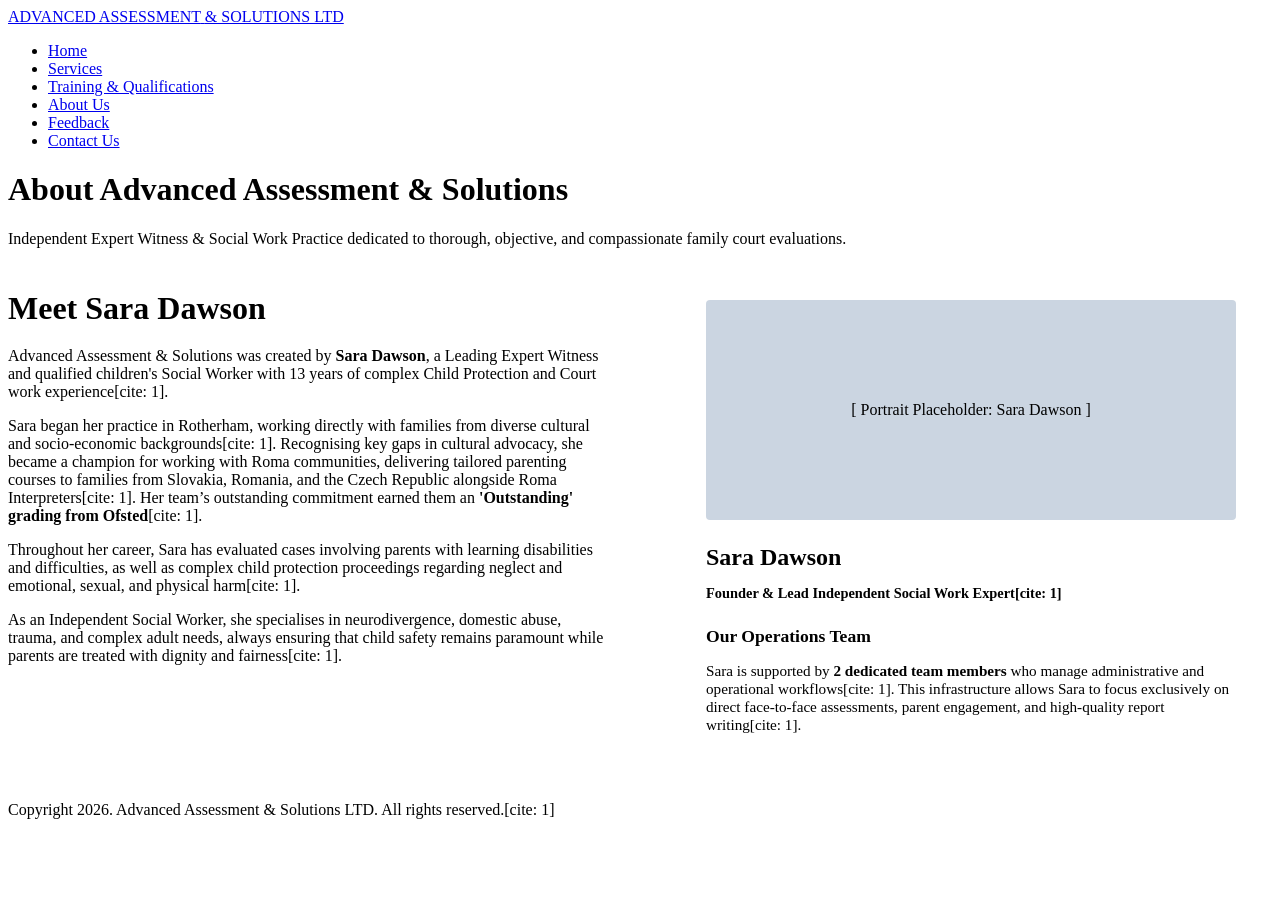
==== about.html @ c69efcb4 "d" ====
<!DOCTYPE html>
<html lang="en">
<head>
    <meta charset="UTF-8">
    <meta name="viewport" content="width=device-width, initial-scale=1.0">
    <title>About Us | Advanced Assessment & Solutions LTD</title>
    <link href="https://fonts.googleapis.com/css2?family=Cardo:wght@400;700&family=Raleway:wght@300;400;500;600;700&display=swap" rel="stylesheet">
    <link rel="stylesheet" href="styles.css">
</head>
<body>

    <header class="header">
        <div class="container nav-container">
            <a href="index.html" class="brand-logo">
                <span class="title">ADVANCED ASSESSMENT</span>
                <span class="subtitle">&amp; SOLUTIONS LTD</span>
            </a>
            <ul class="nav-links">
                <li><a href="index.html">Home</a></li>
                <li><a href="services.html">Services</a></li>
                <li><a href="training.html">Training &amp; Qualifications</a></li>
                <li><a href="about.html" class="active">About Us</a></li>
                <li><a href="feedback.html">Feedback</a></li>
                <li><a href="contact.html" class="btn-accent">Contact Us</a></li>
            </ul>
        </div>
    </header>

    <div class="page-header">
        <div class="container">
            <h1>About Advanced Assessment &amp; Solutions</h1>
            <p>Independent Expert Witness &amp; Social Work Practice dedicated to thorough, objective, and compassionate family court evaluations.</p>
        </div>
    </div>

    <section class="section">
        <div class="container">
            <div style="display: grid; grid-template-columns: 1fr 1fr; gap: 60px; align-items: flex-start;">
                <div>
                    <h2 style="font-size: 2rem; margin-bottom: 20px;">Meet Sara Dawson</h2>
                    <p style="margin-bottom: 16px;">Advanced Assessment &amp; Solutions was created by <strong>Sara Dawson</strong>, a Leading Expert Witness and qualified children's Social Worker with 13 years of complex Child Protection and Court work experience[cite: 1].</p>
                    <p style="margin-bottom: 16px;">Sara began her practice in Rotherham, working directly with families from diverse cultural and socio-economic backgrounds[cite: 1]. Recognising key gaps in cultural advocacy, she became a champion for working with Roma communities, delivering tailored parenting courses to families from Slovakia, Romania, and the Czech Republic alongside Roma Interpreters[cite: 1]. Her team’s outstanding commitment earned them an <strong>'Outstanding' grading from Ofsted</strong>[cite: 1].</p>
                    <p style="margin-bottom: 16px;">Throughout her career, Sara has evaluated cases involving parents with learning disabilities and difficulties, as well as complex child protection proceedings regarding neglect and emotional, sexual, and physical harm[cite: 1].</p>
                    <p>As an Independent Social Worker, she specialises in neurodivergence, domestic abuse, trauma, and complex adult needs, always ensuring that child safety remains paramount while parents are treated with dignity and fairness[cite: 1].</p>
                </div>

                <div style="background-color: var(--color-bg-light); padding: 36px; border-radius: 8px; border-top: 4px solid var(--color-accent);">
                    <div style="width: 100%; height: 220px; background-color: #cbd5e1; border-radius: 4px; margin-bottom: 20px; display: flex; align-items: center; justify-content: center; color: var(--color-gray);">
                        [ Portrait Placeholder: Sara Dawson ]
                    </div>
                    <h3 style="font-size: 1.5rem; margin-bottom: 4px;">Sara Dawson</h3>
                    <p style="color: var(--color-accent); font-weight: 600; font-size: 0.9rem; margin-bottom: 20px;">Founder &amp; Lead Independent Social Work Expert[cite: 1]</p>
                    
                    <h4 style="font-size: 1.1rem; margin-bottom: 8px; color: var(--color-navy);">Our Operations Team</h4>
                    <p style="font-size: 0.95rem; color: var(--color-dark);">Sara is supported by <strong>2 dedicated team members</strong> who manage administrative and operational workflows[cite: 1]. This infrastructure allows Sara to focus exclusively on direct face-to-face assessments, parent engagement, and high-quality report writing[cite: 1].</p>
                </div>
            </div>
        </div>
    </section>

    <footer class="footer">
        <div class="container">
            <div class="footer-bottom">
                <p>Copyright 2026. Advanced Assessment &amp; Solutions LTD. All rights reserved.[cite: 1]</p>
            </div>
        </div>
    </footer>

</body>
</html>
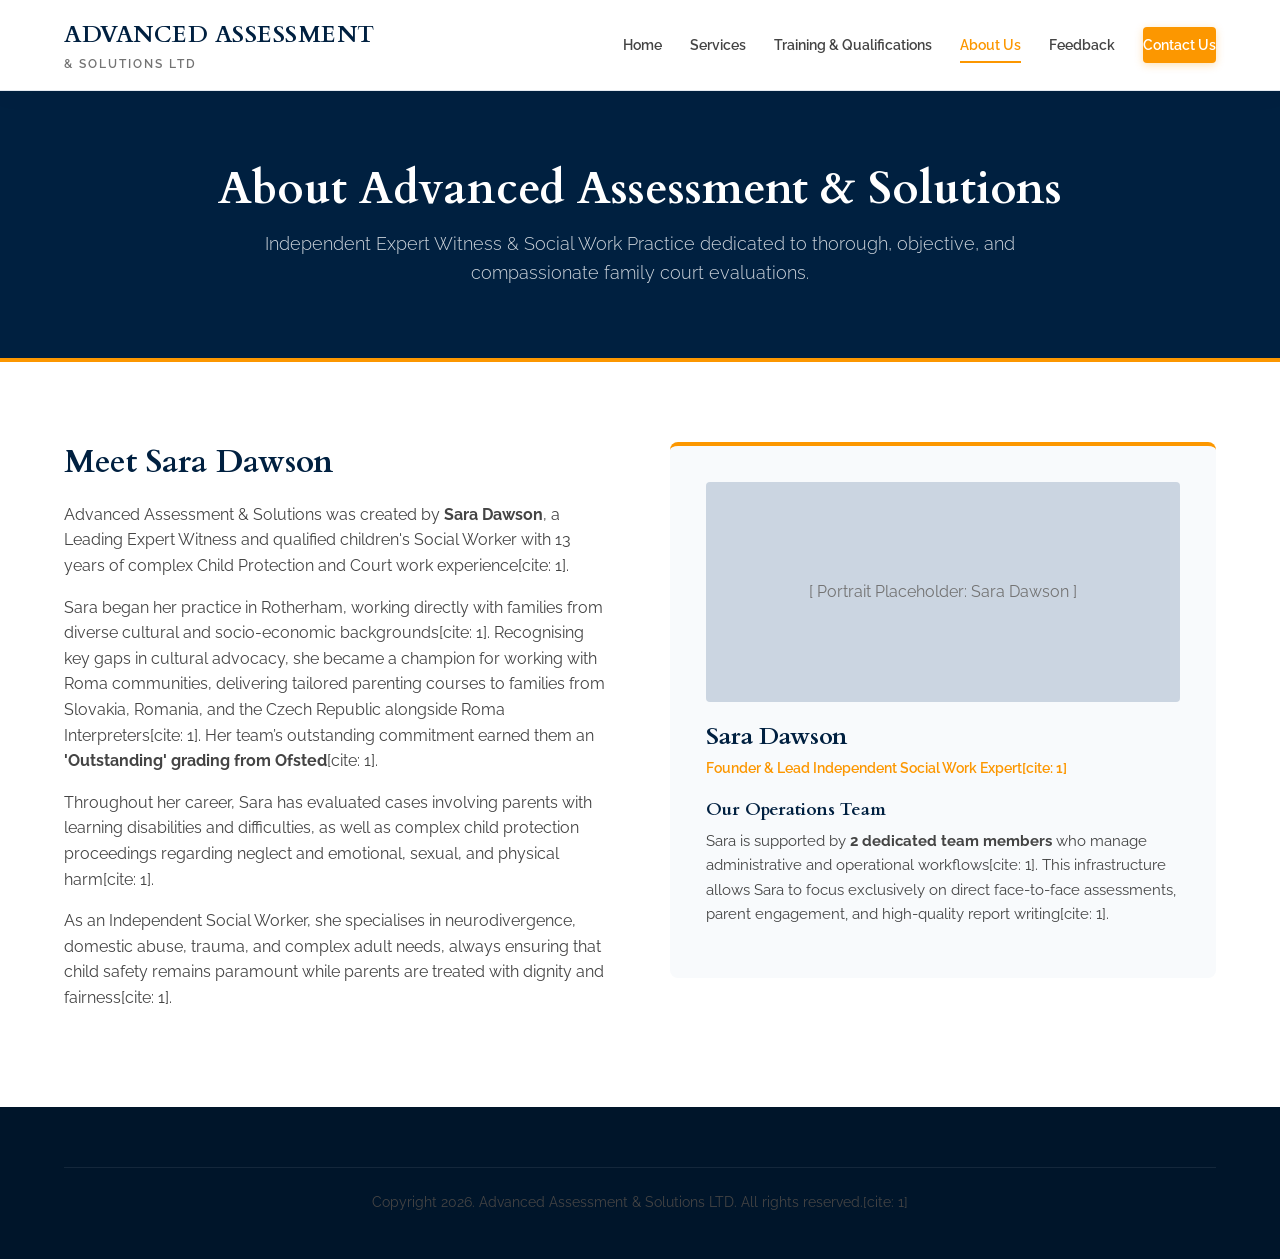
==== commit fa85dd87: "f" ====
--- a/about.html
+++ b/about.html
@@ -1,12 +1,18 @@
 <!DOCTYPE html>
 <html lang="en">
-<head>
-    <meta charset="UTF-8">
-    <meta name="viewport" content="width=device-width, initial-scale=1.0">
-    <title>About Us | Advanced Assessment & Solutions LTD</title>
-    <link href="https://fonts.googleapis.com/css2?family=Cardo:wght@400;700&family=Raleway:wght@300;400;500;600;700&display=swap" rel="stylesheet">
-    <link rel="stylesheet" href="styles.css">
-</head>
+    <head>
+        <meta charset="UTF-8">
+        <meta name="viewport" content="width=device-width, initial-scale=1.0">
+        <title>Advanced Assessment & Solutions LTD</title>
+        
+        <!-- Google Fonts -->
+        <link rel="preconnect" href="https://fonts.googleapis.com">
+        <link rel="preconnect" href="https://fonts.gstatic.com" crossorigin>
+        <link href="https://fonts.googleapis.com/css2?family=Cardo:ital,wght@0,400;0,700;1,400&family=Cormorant+Garamond:ital,wght@0,400;0,600;0,700;1,400&family=Raleway:wght@300;400;500;600;700&display=swap" rel="stylesheet">
+        
+        <!-- Updated CSS File Path -->
+        <link rel="stylesheet" href="assets/css/style.css">
+    </head>
 <body>
 
     <header class="header">
@@ -67,4 +73,4 @@
     </footer>
 
 </body>
-</html>+</html>
--- a/assets/css/style.css
+++ b/assets/css/style.css
@@ -0,0 +1,328 @@
+/* ==========================================================================
+   ADVANCED ASSESSMENT & SOLUTIONS LTD - MASTER STYLESHEET
+   ========================================================================== */
+
+/* Google Fonts Import (Cardo, Cormorant Garamond for Editorial Serif, Raleway) */
+@import url('https://fonts.googleapis.com/css2?family=Cardo:ital,wght@0,400;0,700;1,400&family=Cormorant+Garamond:ital,wght@0,400;0,600;0,700;1,400&family=Raleway:wght@300;400;500;600;700&display=swap');
+
+:root {
+    --color-navy: #002040;
+    --color-accent: #fc9700;
+    --color-accent-hover: #e08600;
+    --color-gray: #737373;
+    --color-dark: #444444;
+    --color-black: #000000;
+    --color-white: #ffffff;
+    --color-bg-light: #f8fafc;
+    --color-border: #e2e8f0;
+    
+    --font-serif: 'Cardo', 'Cormorant Garamond', 'The Silver Editorial', Georgia, serif;
+    --font-sans: 'Raleway', -apple-system, BlinkMacSystemFont, sans-serif;
+}
+
+/* CSS Reset & Global Styling */
+*, *::before, *::after {
+    box-sizing: border-box;
+    margin: 0;
+    padding: 0;
+}
+
+html {
+    scroll-behavior: smooth;
+}
+
+body {
+    font-family: var(--font-sans);
+    color: var(--color-dark);
+    background-color: var(--color-white);
+    line-height: 1.6;
+    display: flex;
+    flex-direction: column;
+    min-height: 100vh;
+    -webkit-font-smoothing: antialiased;
+}
+
+h1, h2, h3, h4, h5, h6 {
+    font-family: var(--font-serif);
+    color: var(--color-navy);
+    font-weight: 700;
+    line-height: 1.25;
+}
+
+p {
+    color: var(--color-dark);
+    margin-bottom: 1rem;
+}
+
+a {
+    text-decoration: none;
+    color: inherit;
+    transition: all 0.25s ease-in-out;
+}
+
+/* Container Utility */
+.container {
+    max-width: 1200px;
+    margin: 0 auto;
+    padding: 0 24px;
+    width: 100%;
+}
+
+/* ==========================================================================
+   HEADER & NAVIGATION
+   ========================================================================== */
+.header {
+    background-color: var(--color-white);
+    border-bottom: 1px solid var(--color-border);
+    position: sticky;
+    top: 0;
+    z-index: 1000;
+    box-shadow: 0 4px 20px rgba(0, 32, 64, 0.05);
+}
+
+.nav-container {
+    display: flex;
+    justify-content: space-between;
+    align-items: center;
+    height: 90px;
+}
+
+.brand-logo {
+    display: flex;
+    flex-direction: column;
+}
+
+.brand-logo .title {
+    font-family: var(--font-serif);
+    font-size: 1.45rem;
+    font-weight: 700;
+    color: var(--color-navy);
+    letter-spacing: 0.5px;
+}
+
+.brand-logo .subtitle {
+    font-size: 0.72rem;
+    text-transform: uppercase;
+    letter-spacing: 2px;
+    color: var(--color-gray);
+    margin-top: 2px;
+    font-weight: 600;
+}
+
+.nav-links {
+    display: flex;
+    gap: 28px;
+    align-items: center;
+    list-style: none;
+}
+
+.nav-links a {
+    font-weight: 600;
+    font-size: 0.9rem;
+    color: var(--color-dark);
+    padding: 6px 0;
+    position: relative;
+}
+
+.nav-links a.active,
+.nav-links a:hover {
+    color: var(--color-accent);
+}
+
+.nav-links a.active::after {
+    content: '';
+    position: absolute;
+    bottom: -4px;
+    left: 0;
+    width: 100%;
+    height: 2px;
+    background-color: var(--color-accent);
+}
+
+/* Button UI Components */
+.btn-accent {
+    background-color: var(--color-accent) !important;
+    color: var(--color-white) !important;
+    padding: 12px 24px;
+    border-radius: 4px;
+    font-weight: 600;
+    font-size: 0.9rem;
+    display: inline-block;
+    border: none;
+    cursor: pointer;
+    box-shadow: 0 2px 8px rgba(252, 151, 0, 0.3);
+}
+
+.btn-accent:hover {
+    background-color: var(--color-accent-hover) !important;
+    transform: translateY(-1px);
+    box-shadow: 0 4px 12px rgba(252, 151, 0, 0.4);
+}
+
+.btn-navy {
+    background-color: var(--color-navy) !important;
+    color: var(--color-white) !important;
+    padding: 12px 24px;
+    border-radius: 4px;
+    font-weight: 600;
+    font-size: 0.9rem;
+    display: inline-block;
+}
+
+.btn-navy:hover {
+    background-color: #00152a !important;
+}
+
+/* ==========================================================================
+   PAGE HEADERS & HERO SECTIONS
+   ========================================================================== */
+.page-header {
+    background-color: var(--color-navy);
+    color: var(--color-white);
+    padding: 70px 0;
+    text-align: center;
+    border-bottom: 4px solid var(--color-accent);
+}
+
+.page-header h1 {
+    color: var(--color-white);
+    font-size: 2.8rem;
+    margin-bottom: 12px;
+}
+
+.page-header p {
+    font-size: 1.15rem;
+    color: #d0d7de;
+    max-width: 750px;
+    margin: 0 auto;
+    font-weight: 300;
+}
+
+/* Sections */
+.section {
+    padding: 80px 0;
+}
+
+.section-bg-light {
+    background-color: var(--color-bg-light);
+}
+
+.section-title {
+    text-align: center;
+    margin-bottom: 50px;
+}
+
+.section-title .tag {
+    color: var(--color-accent);
+    font-size: 0.85rem;
+    font-weight: 700;
+    text-transform: uppercase;
+    letter-spacing: 2px;
+    display: block;
+    margin-bottom: 8px;
+}
+
+.section-title h2 {
+    font-size: 2.4rem;
+}
+
+/* ==========================================================================
+   CARDS & FORMS
+   ========================================================================== */
+.card {
+    background: var(--color-white);
+    border: 1px solid var(--color-border);
+    border-top: 4px solid var(--color-navy);
+    padding: 32px;
+    border-radius: 6px;
+    box-shadow: 0 4px 15px rgba(0,0,0,0.03);
+    transition: all 0.3s ease;
+}
+
+.card:hover {
+    transform: translateY(-4px);
+    box-shadow: 0 8px 25px rgba(0,0,0,0.08);
+    border-top-color: var(--color-accent);
+}
+
+.form-group {
+    margin-bottom: 20px;
+}
+
+.form-group label {
+    display: block;
+    font-weight: 600;
+    font-size: 0.9rem;
+    margin-bottom: 6px;
+    color: var(--color-navy);
+}
+
+.form-control {
+    width: 100%;
+    padding: 12px 16px;
+    border: 1px solid var(--color-border);
+    border-radius: 4px;
+    font-family: var(--font-sans);
+    font-size: 0.95rem;
+    background-color: var(--color-white);
+}
+
+.form-control:focus {
+    outline: none;
+    border-color: var(--color-accent);
+    box-shadow: 0 0 0 3px rgba(252, 151, 0, 0.15);
+}
+
+/* ==========================================================================
+   FOOTER
+   ========================================================================== */
+.footer {
+    background-color: #00152a;
+    color: var(--color-gray);
+    padding: 60px 0 30px;
+    margin-top: auto;
+}
+
+.footer-grid {
+    display: grid;
+    grid-template-columns: 2fr 1fr 1fr 1fr;
+    gap: 40px;
+    margin-bottom: 40px;
+}
+
+.footer-brand h4 {
+    color: var(--color-white);
+    font-size: 1.3rem;
+    margin-bottom: 12px;
+}
+
+.footer-links h5 {
+    color: var(--color-white);
+    font-size: 1rem;
+    margin-bottom: 16px;
+}
+
+.footer-links ul {
+    list-style: none;
+}
+
+.footer-links li {
+    margin-bottom: 8px;
+}
+
+.footer-links a:hover {
+    color: var(--color-accent);
+}
+
+.footer-bottom {
+    border-top: 1px solid rgba(255,255,255,0.08);
+    padding-top: 24px;
+    text-align: center;
+    font-size: 0.85rem;
+}
+
+/* Responsive Rules */
+@media (max-width: 900px) {
+    .nav-links { display: none; }
+    .footer-grid { grid-template-columns: 1fr; gap: 24px; }
+}
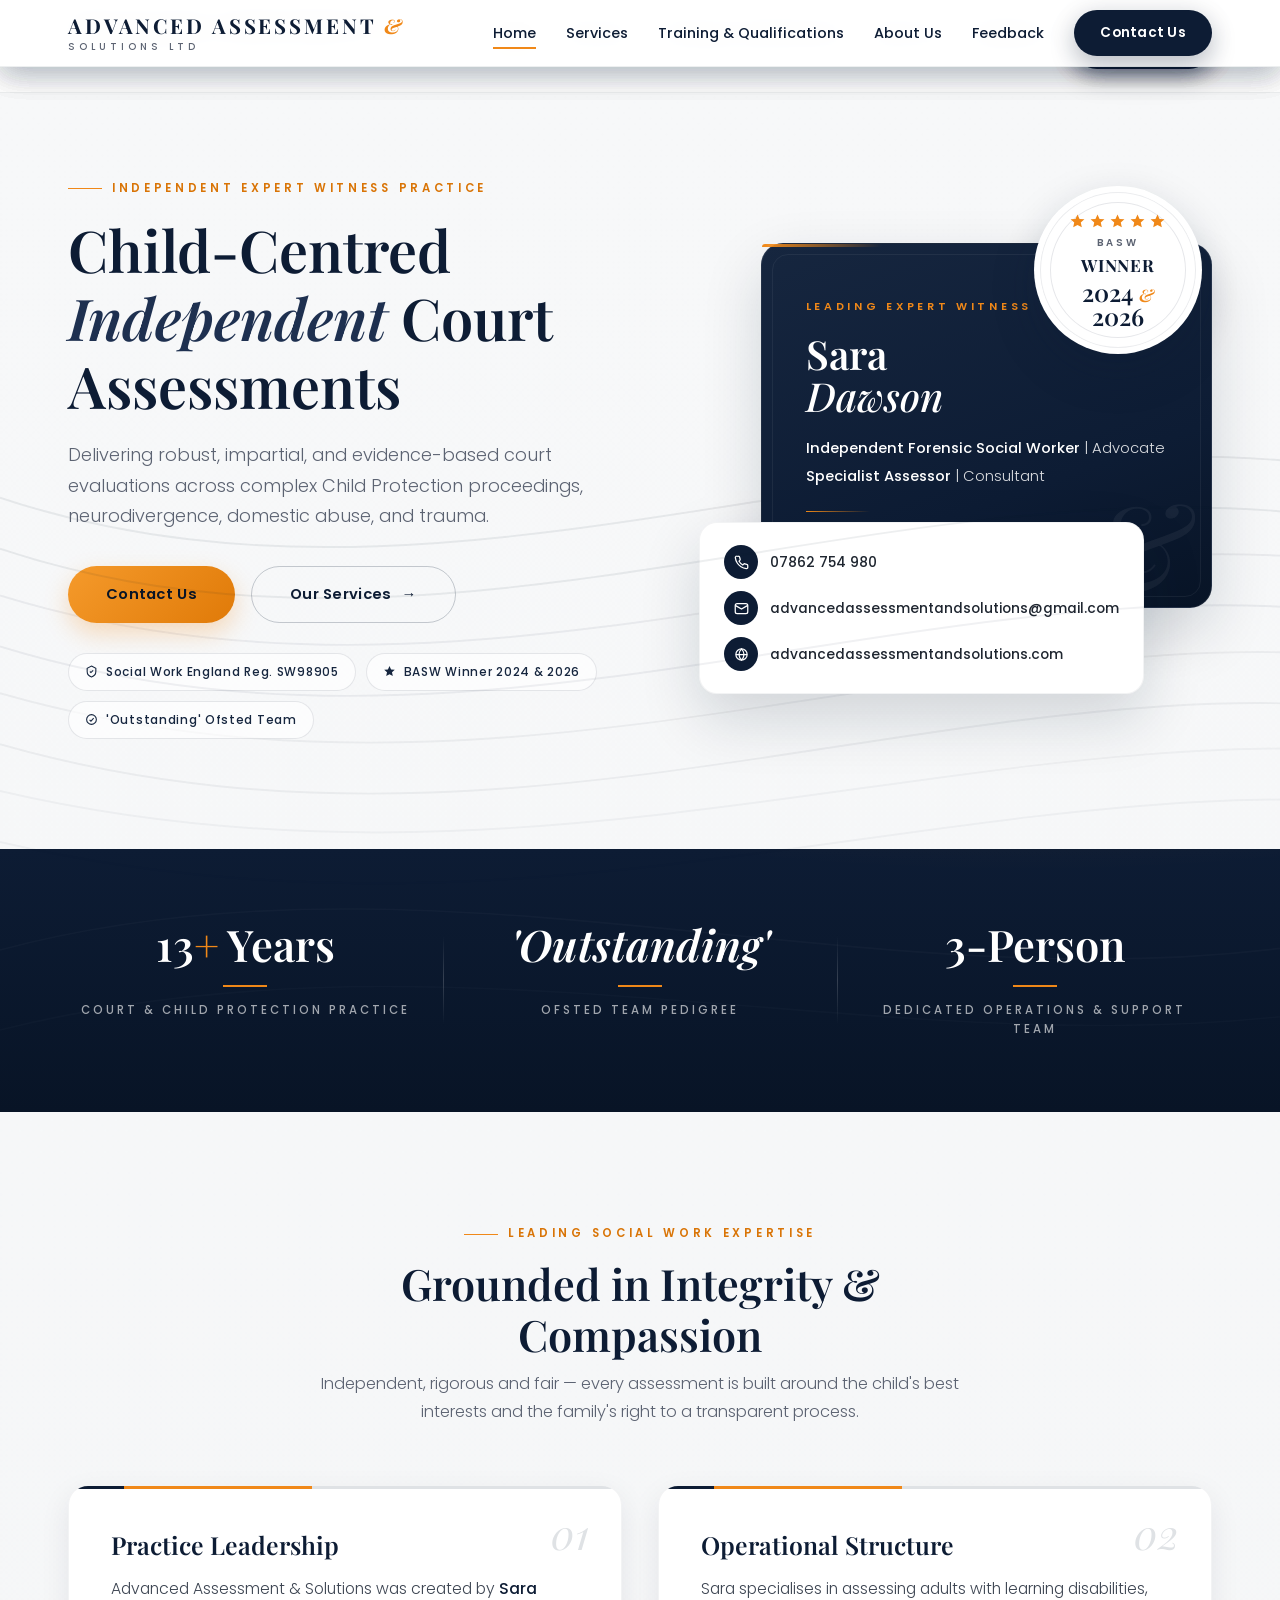
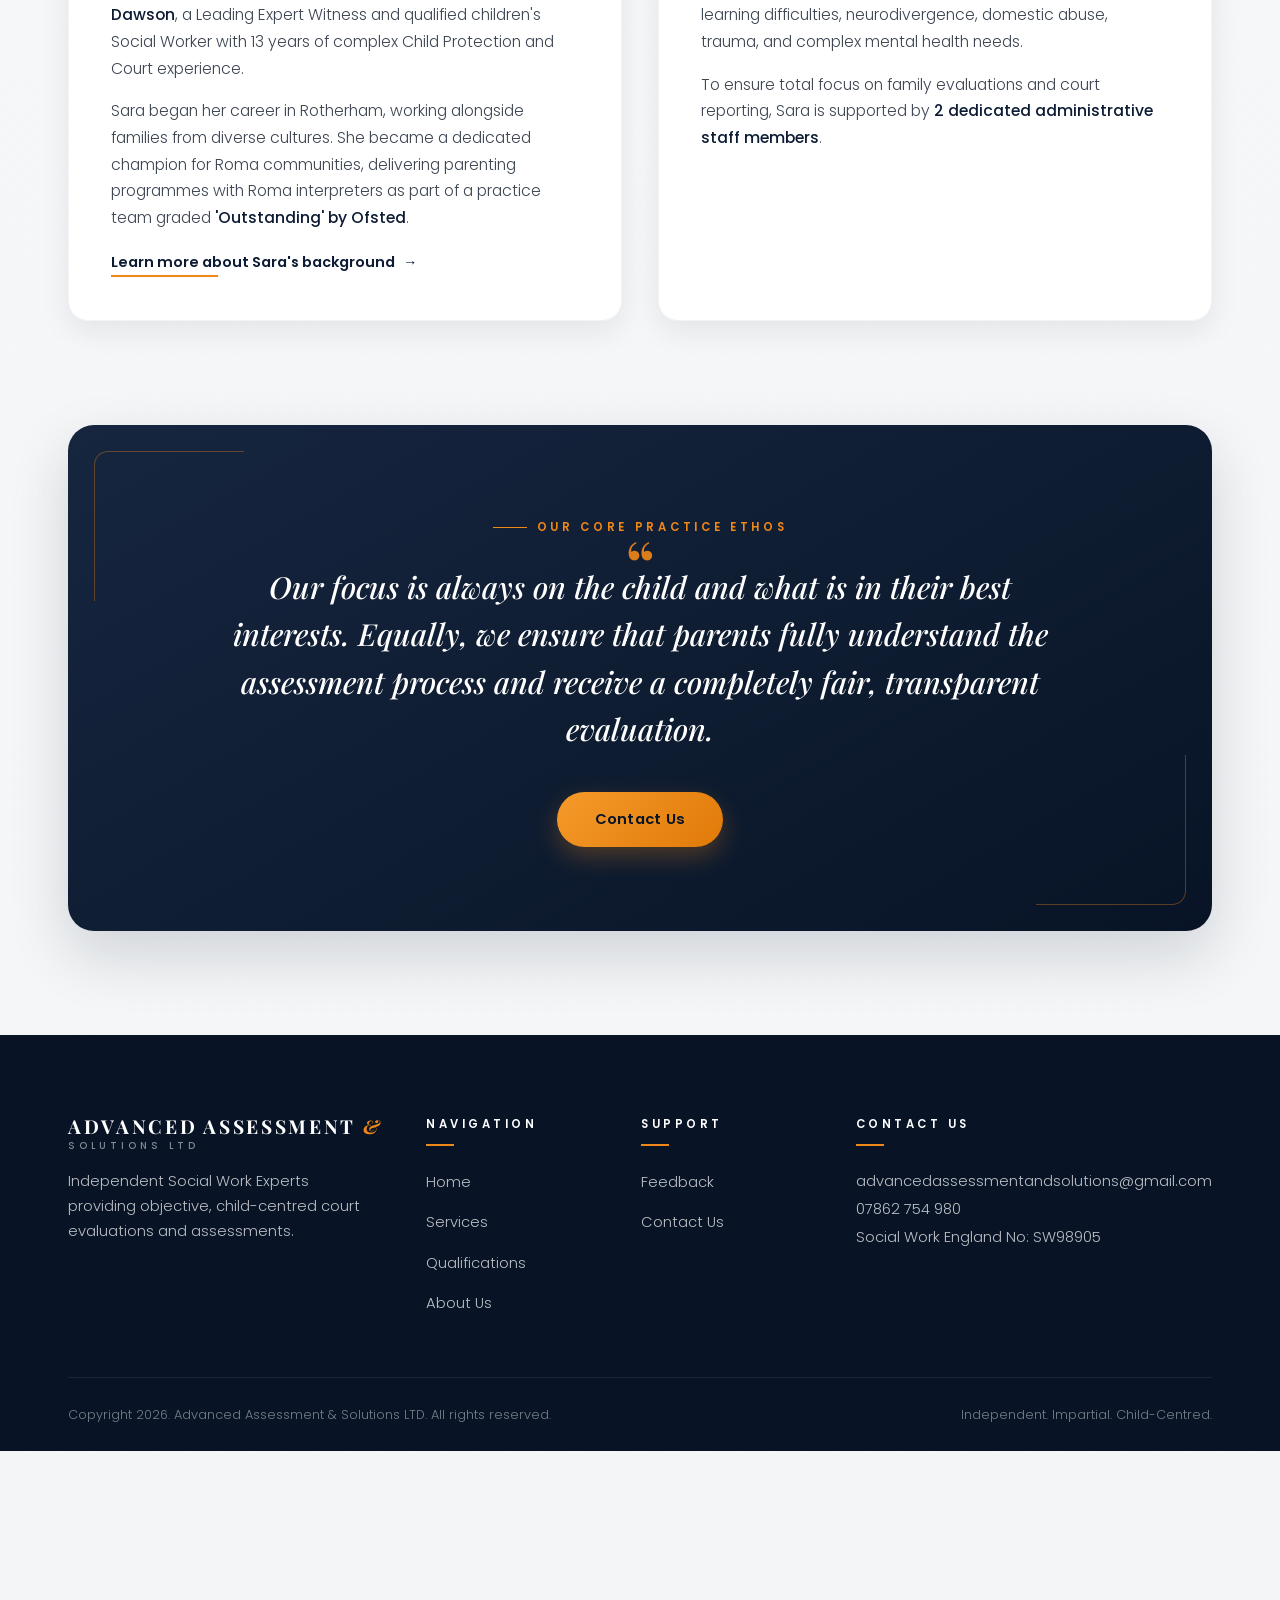
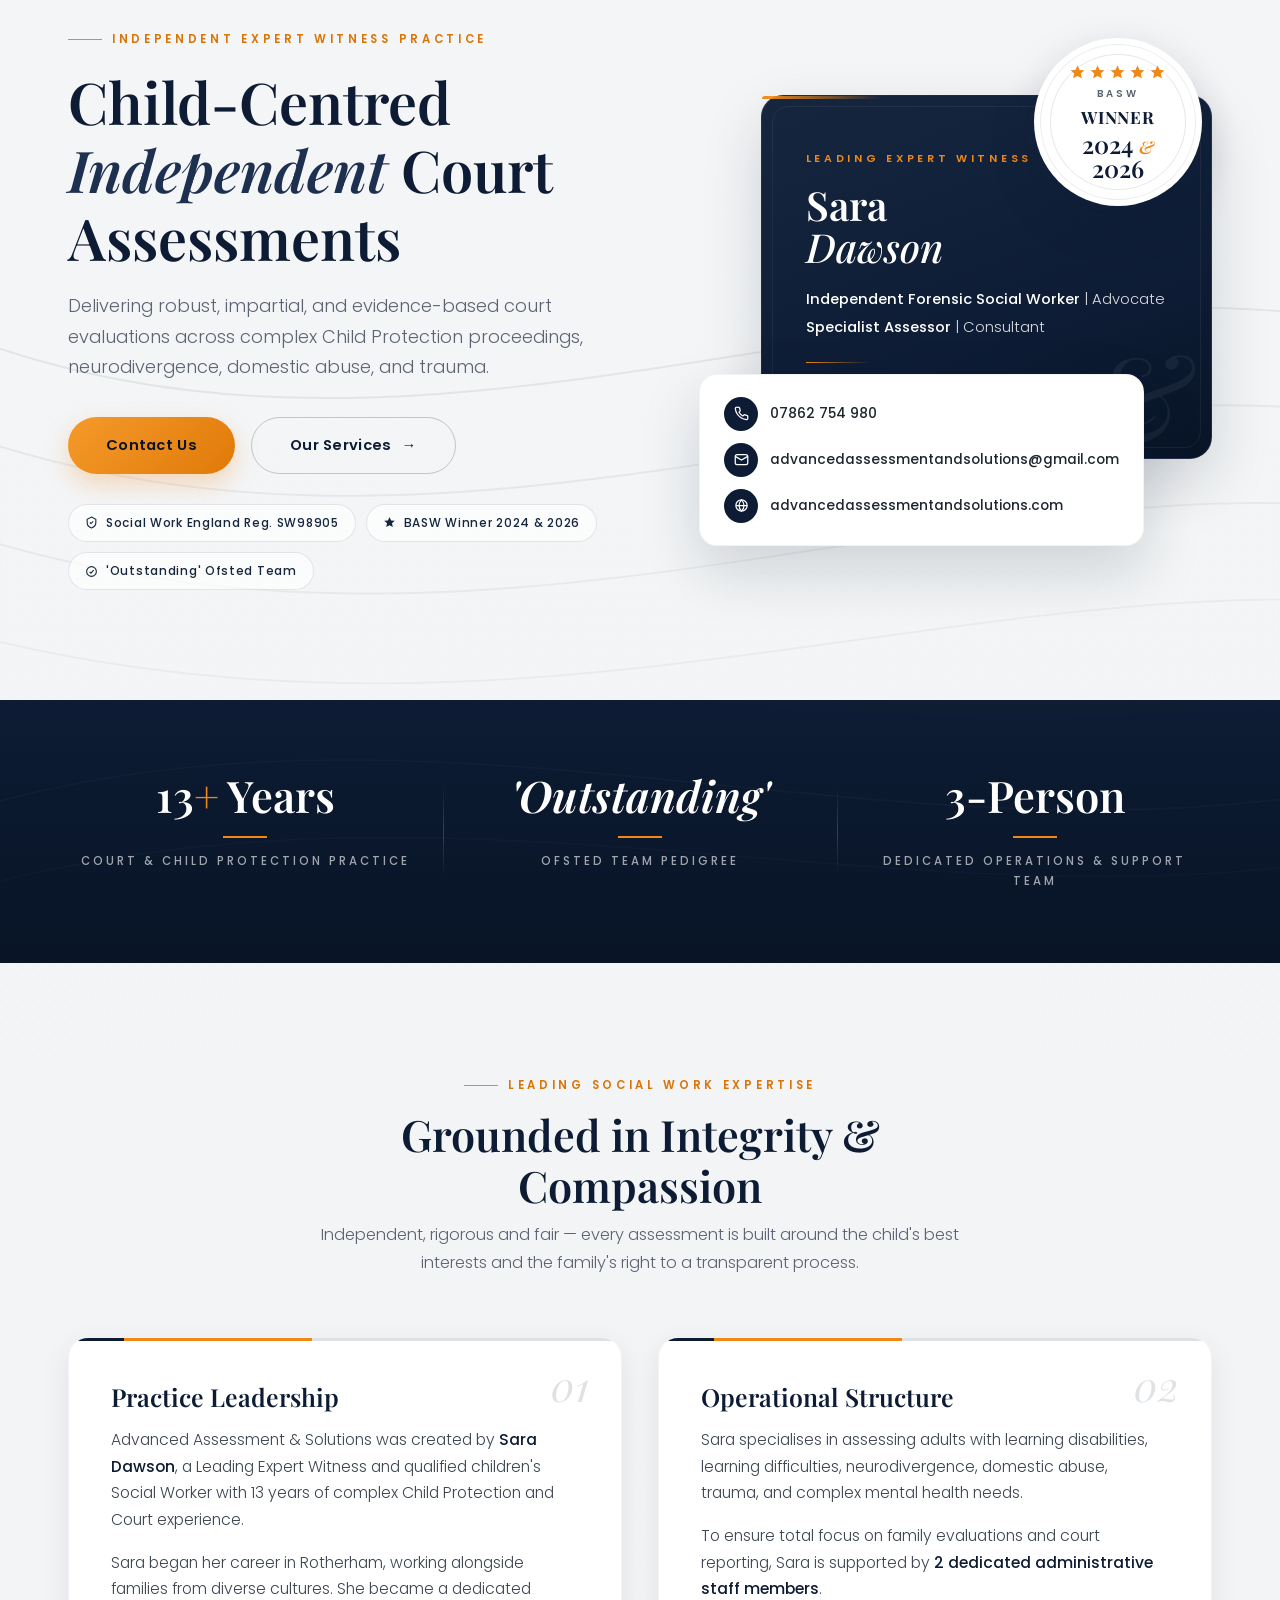
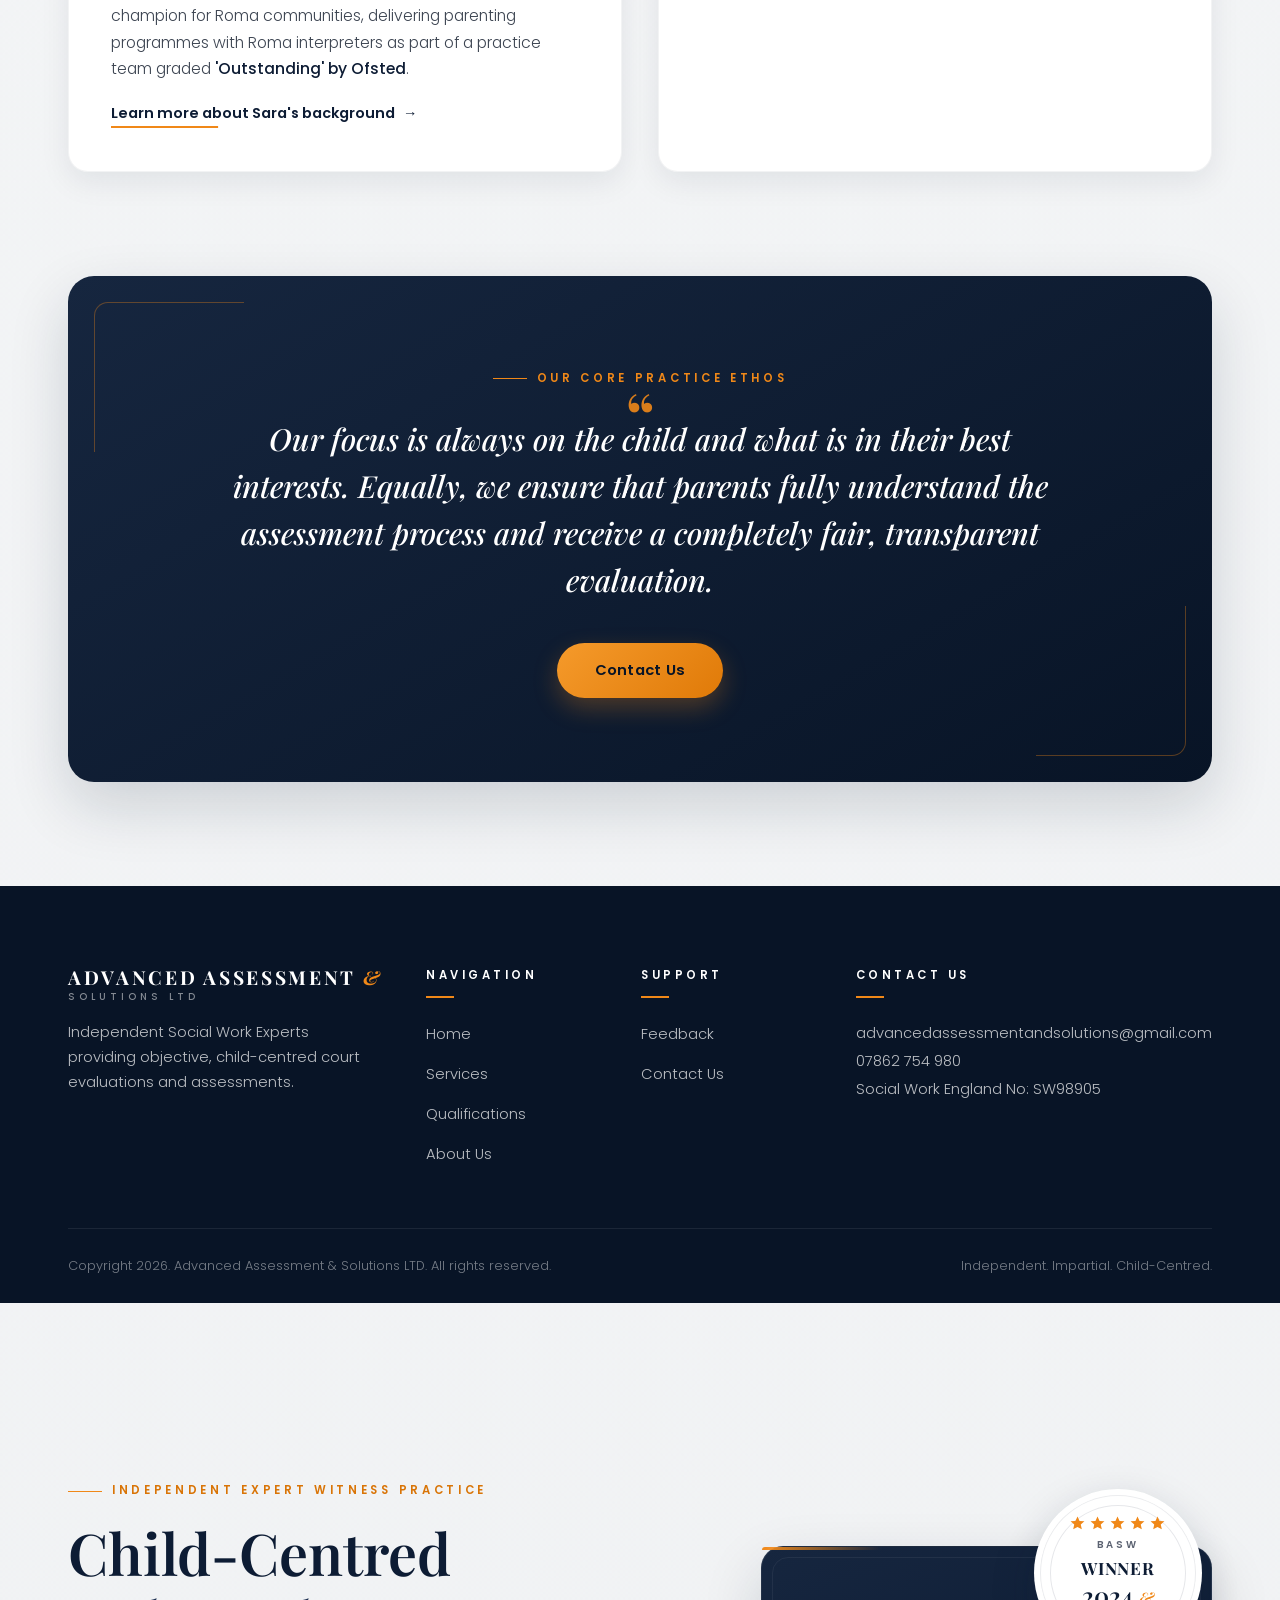
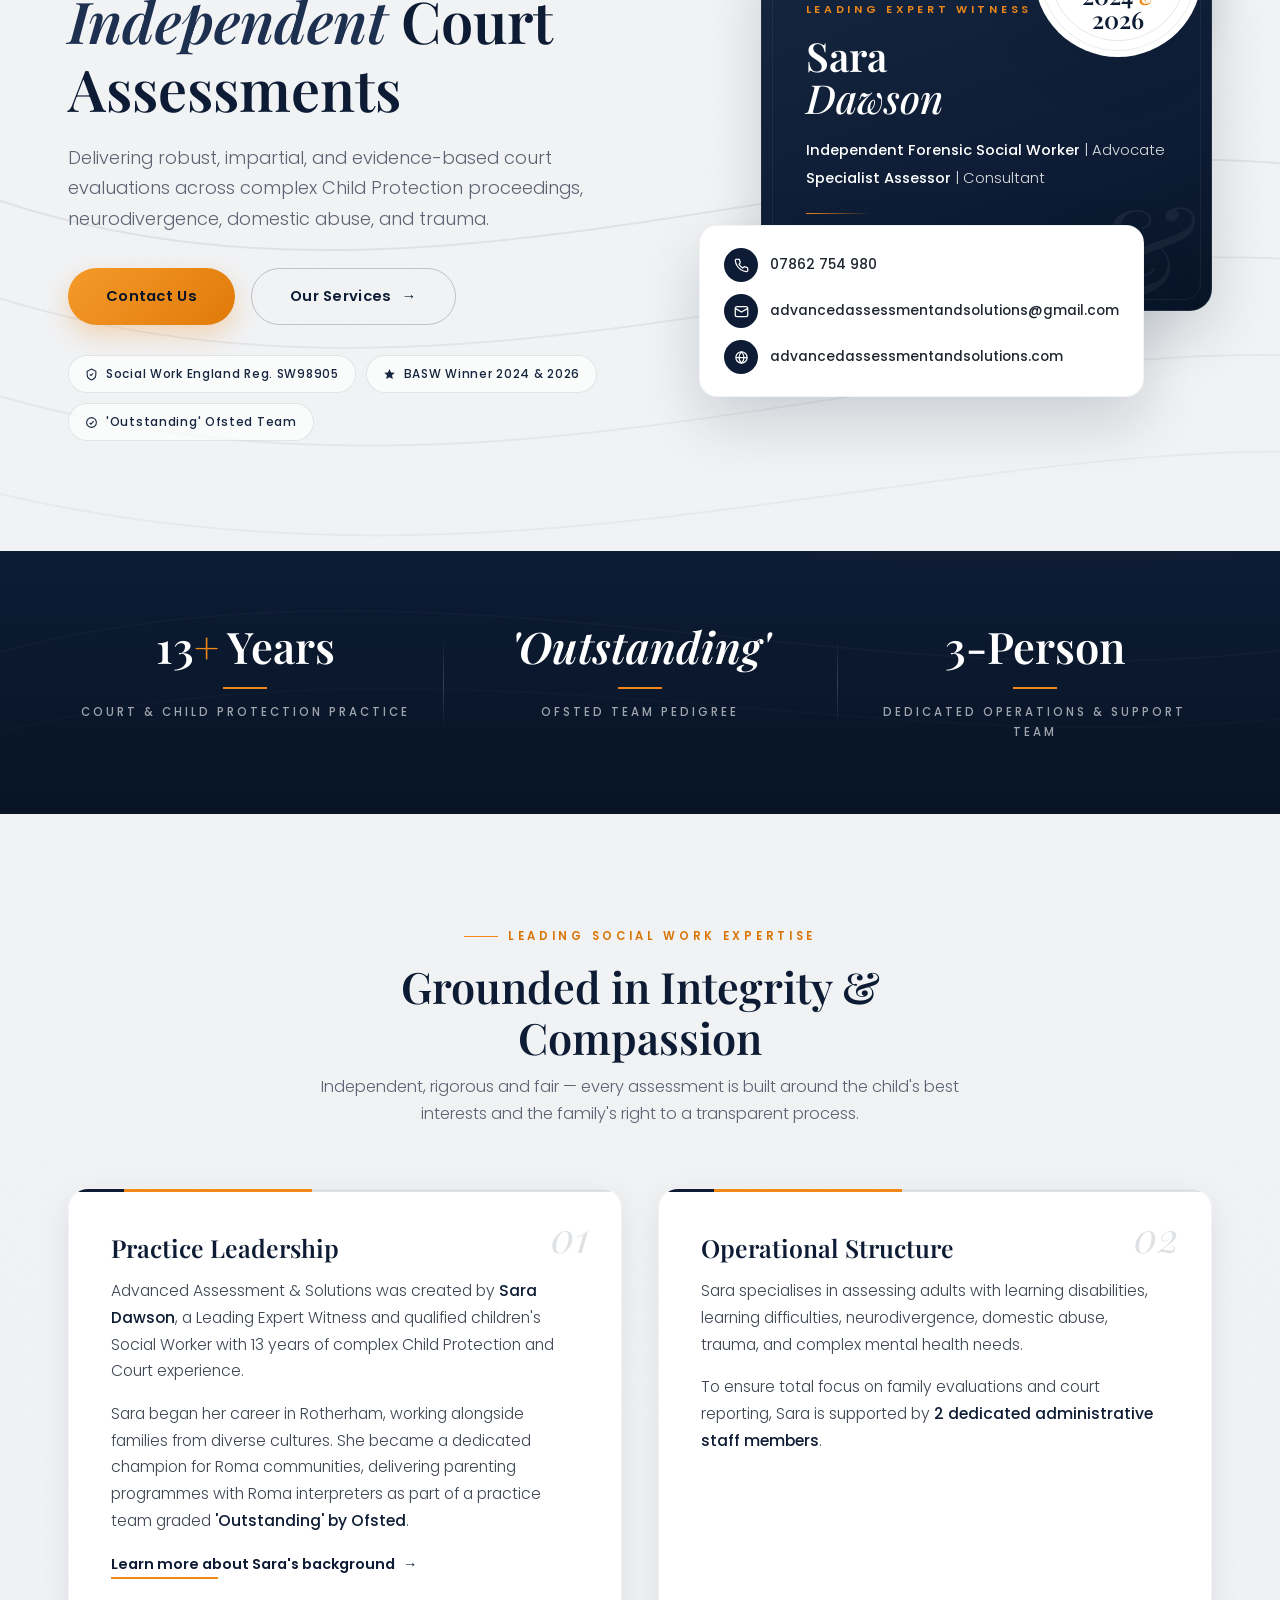
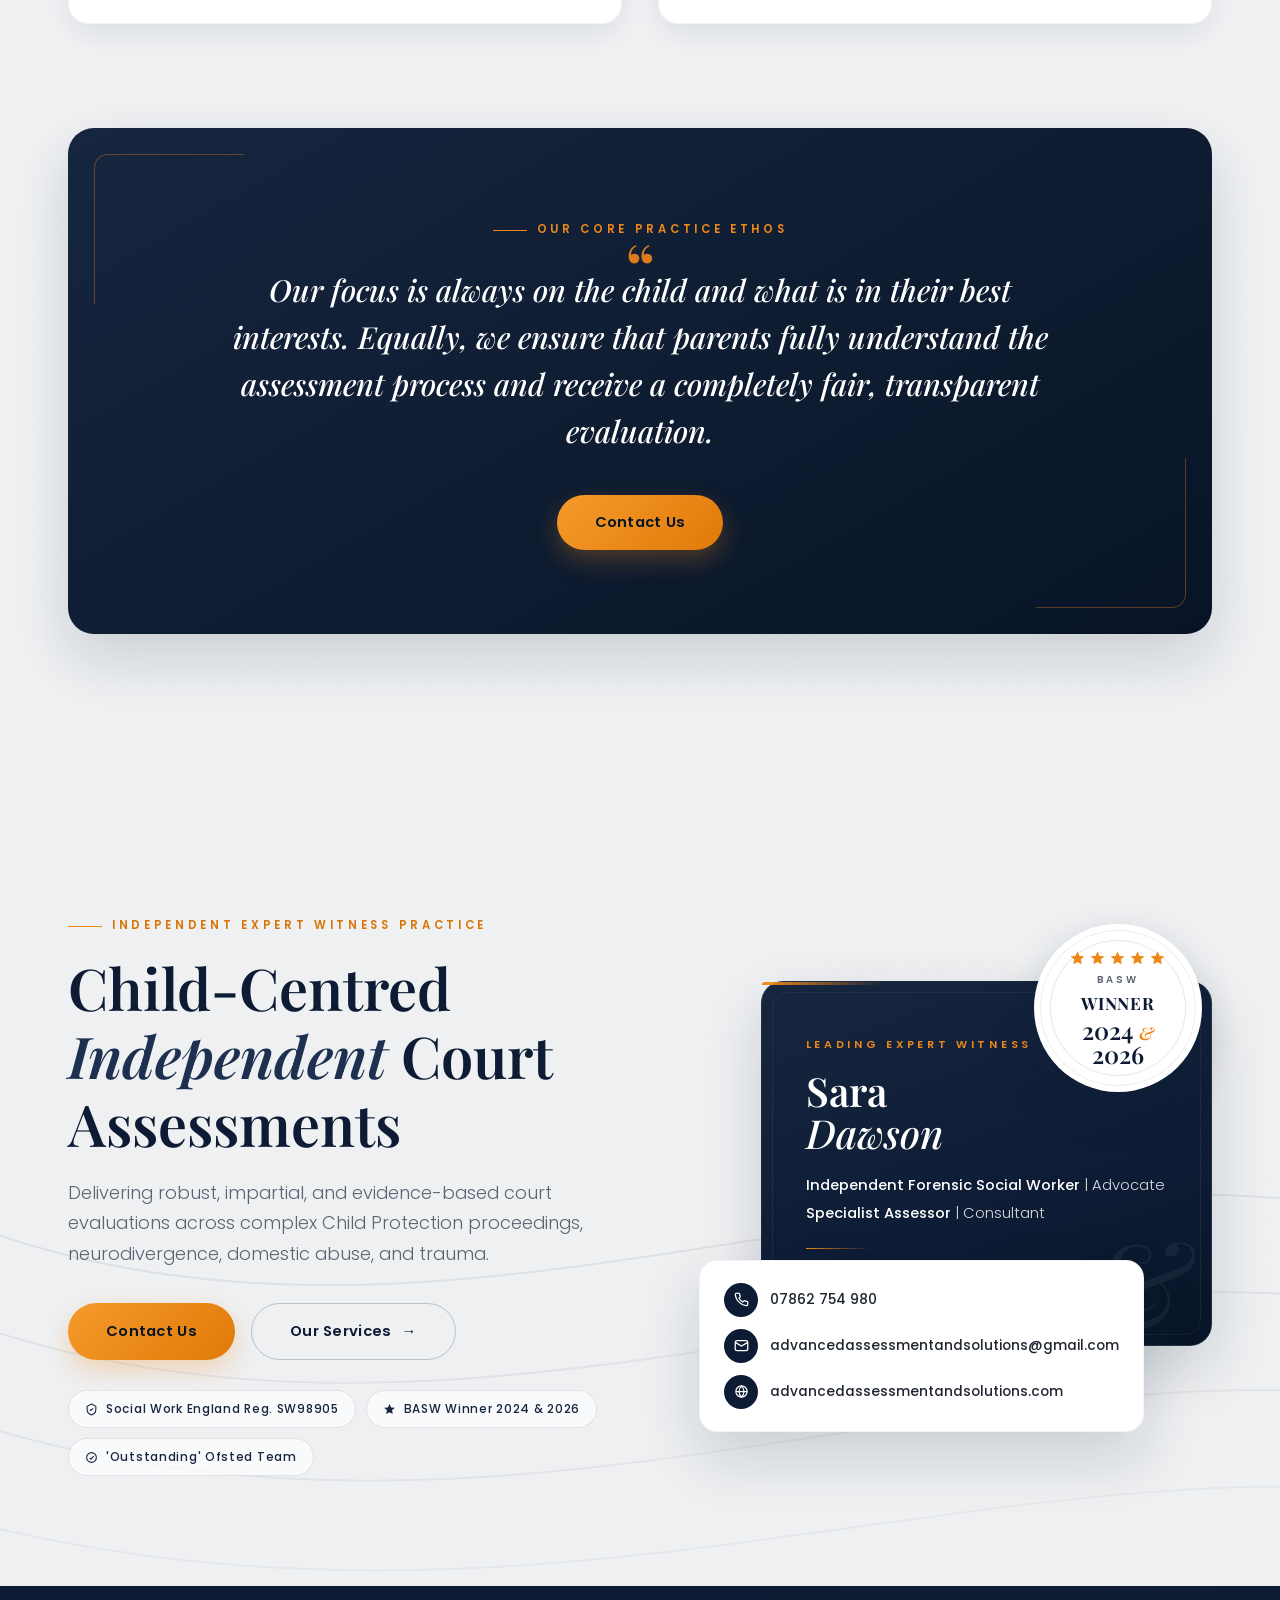
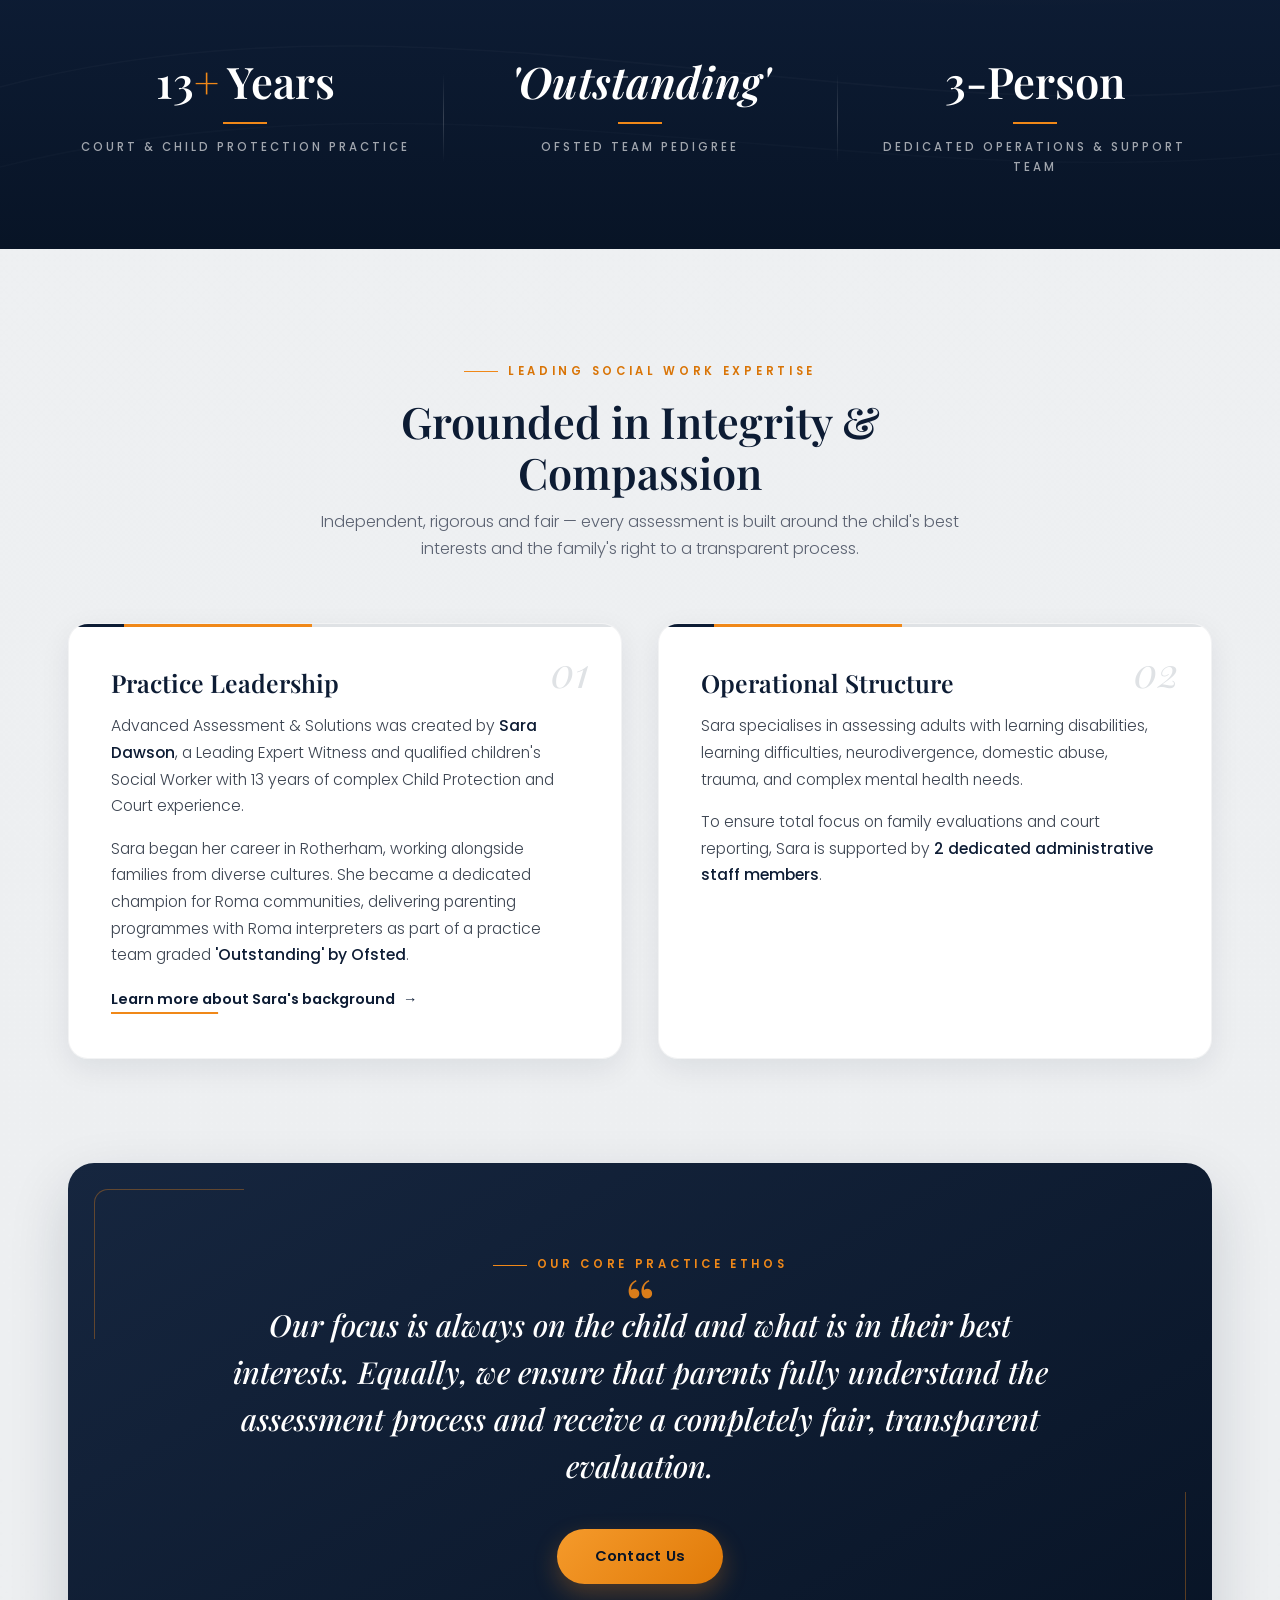
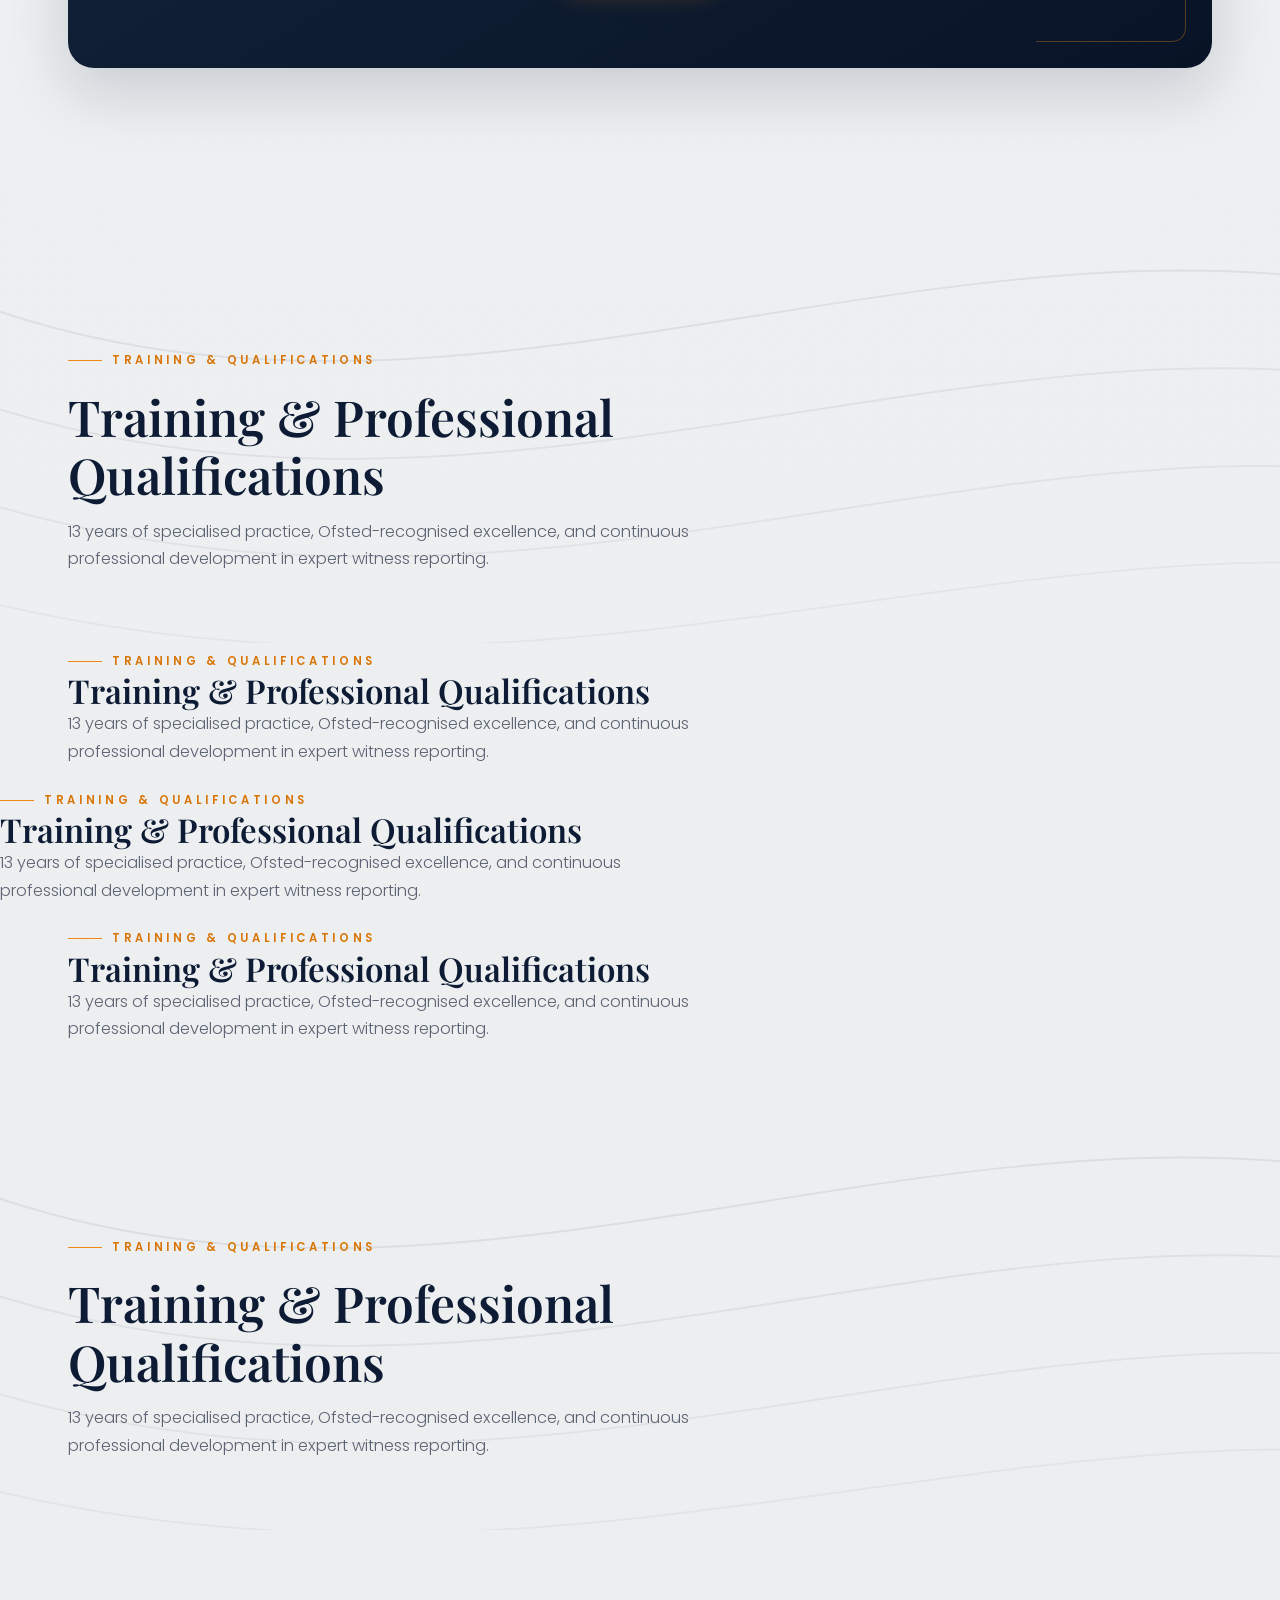
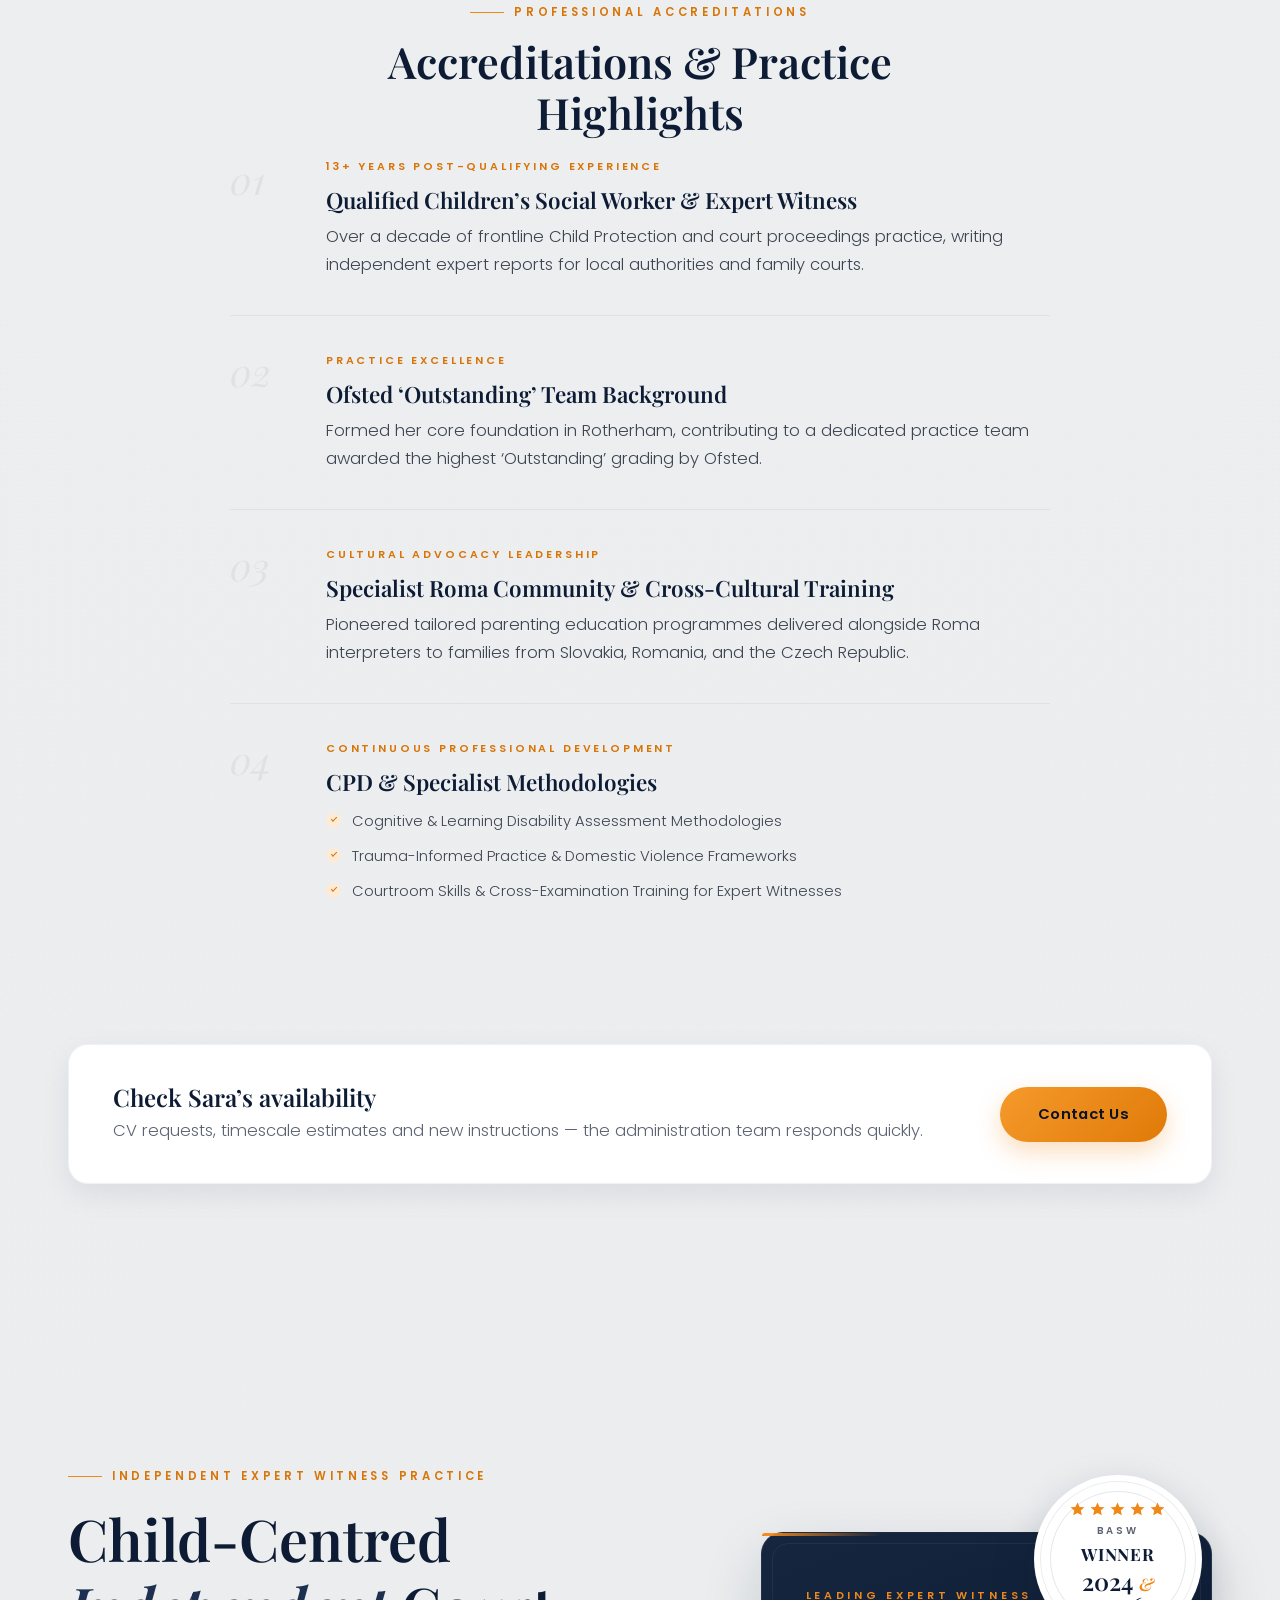
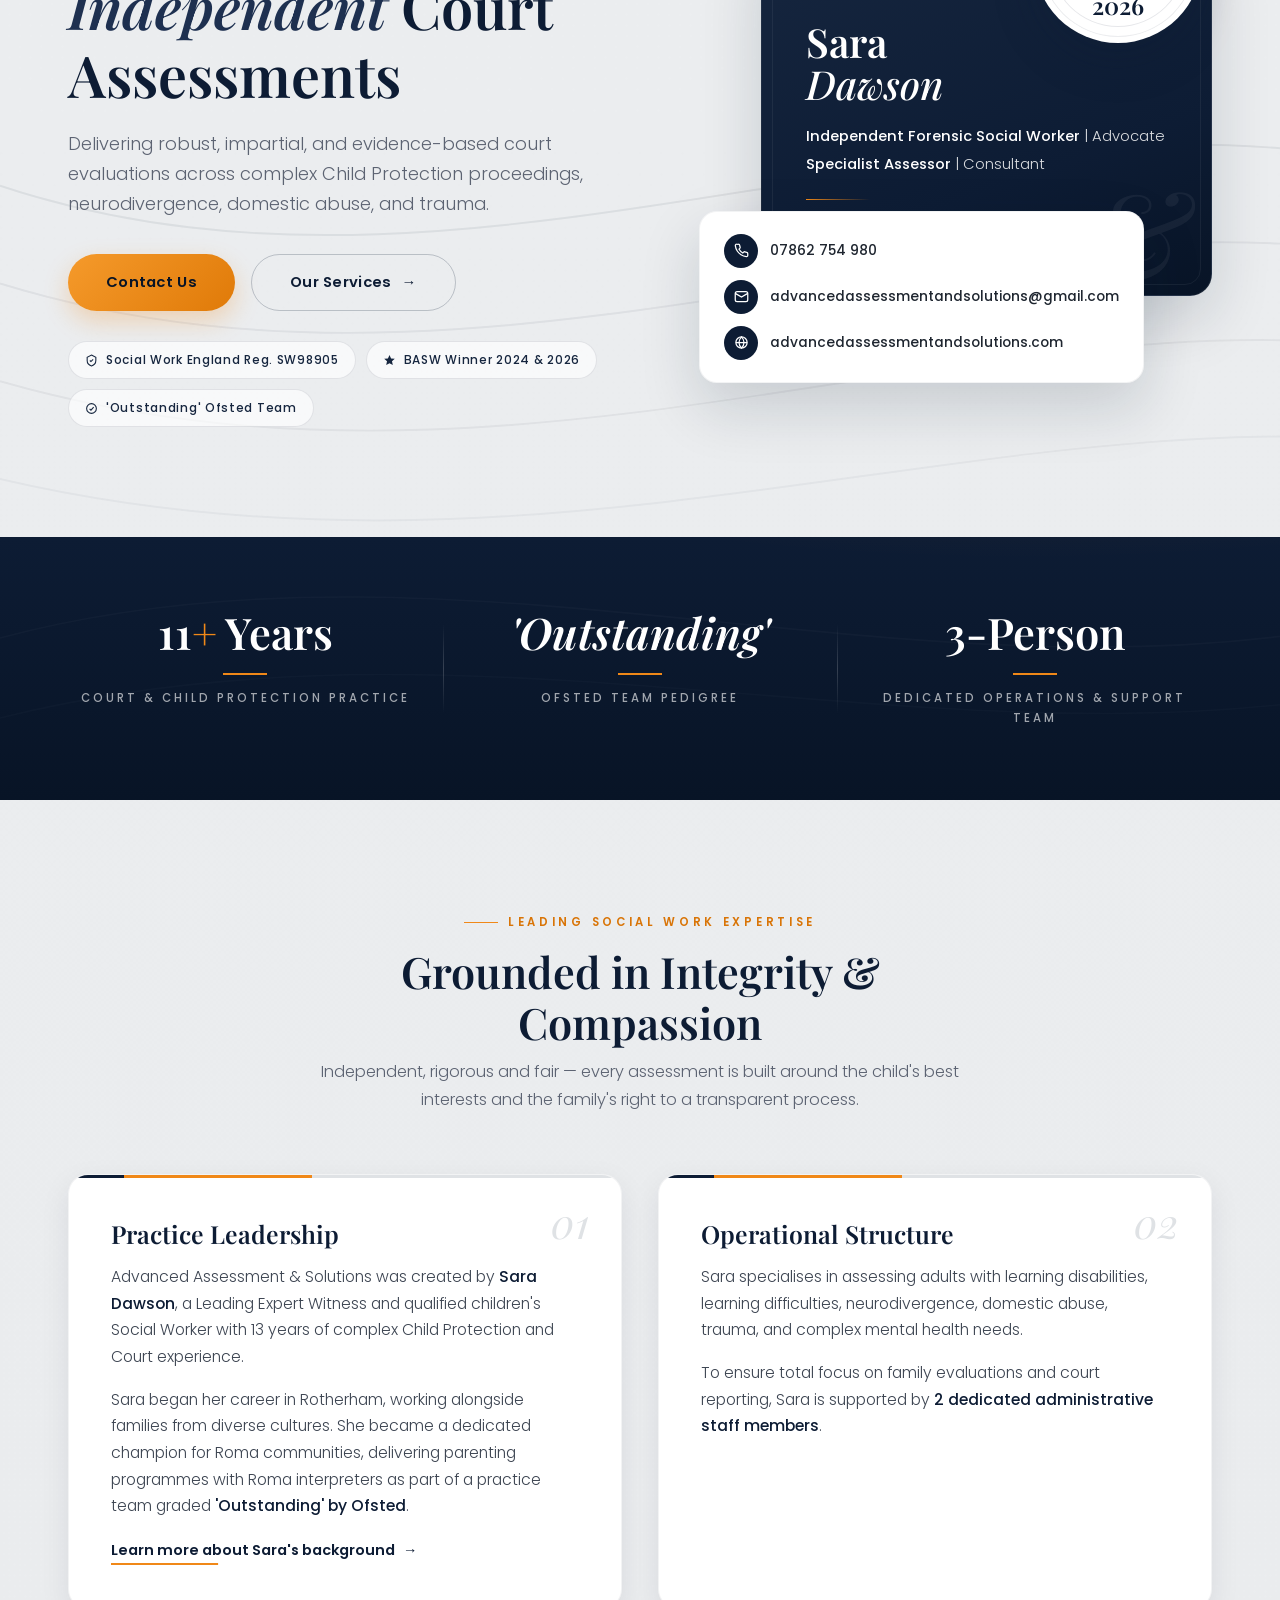
==== commit eb205bf6: "v" ====
--- a/about.html
+++ b/about.html
@@ -1,76 +1,4143 @@
 <!DOCTYPE html>
-<html lang="en">
-    <head>
-        <meta charset="UTF-8">
-        <meta name="viewport" content="width=device-width, initial-scale=1.0">
-        <title>Advanced Assessment & Solutions LTD</title>
-        
-        <!-- Google Fonts -->
-        <link rel="preconnect" href="https://fonts.googleapis.com">
-        <link rel="preconnect" href="https://fonts.gstatic.com" crossorigin>
-        <link href="https://fonts.googleapis.com/css2?family=Cardo:ital,wght@0,400;0,700;1,400&family=Cormorant+Garamond:ital,wght@0,400;0,600;0,700;1,400&family=Raleway:wght@300;400;500;600;700&display=swap" rel="stylesheet">
-        
-        <!-- Updated CSS File Path -->
-        <link rel="stylesheet" href="assets/css/style.css">
-    </head>
+<html lang="en-GB"><head>
+<meta charset="UTF-8">
+<meta name="viewport" content="width=device-width, initial-scale=1.0">
+<title>Advanced Assessment &amp; Solutions — Full Site Preview</title>
+<link rel="preconnect" href="https://fonts.googleapis.com">
+<link rel="preconnect" href="https://fonts.gstatic.com" crossorigin="">
+<link href="https://fonts.googleapis.com/css2?family=Playfair+Display:ital,wght@0,500;0,600;0,700;1,500;1,600&amp;family=Poppins:wght@300;400;500;600&amp;display=swap" rel="stylesheet">
+<link rel="stylesheet" href="assets/css/style.css">
+</head>
 <body>
-
-    <header class="header">
-        <div class="container nav-container">
-            <a href="index.html" class="brand-logo">
-                <span class="title">ADVANCED ASSESSMENT</span>
-                <span class="subtitle">&amp; SOLUTIONS LTD</span>
-            </a>
-            <ul class="nav-links">
-                <li><a href="index.html">Home</a></li>
-                <li><a href="services.html">Services</a></li>
-                <li><a href="training.html">Training &amp; Qualifications</a></li>
-                <li><a href="about.html" class="active">About Us</a></li>
-                <li><a href="feedback.html">Feedback</a></li>
-                <li><a href="contact.html" class="btn-accent">Contact Us</a></li>
-            </ul>
-        </div>
-    </header>
-
-    <div class="page-header">
-        <div class="container">
-            <h1>About Advanced Assessment &amp; Solutions</h1>
-            <p>Independent Expert Witness &amp; Social Work Practice dedicated to thorough, objective, and compassionate family court evaluations.</p>
-        </div>
-    </div>
-
-    <section class="section">
-        <div class="container">
-            <div style="display: grid; grid-template-columns: 1fr 1fr; gap: 60px; align-items: flex-start;">
-                <div>
-                    <h2 style="font-size: 2rem; margin-bottom: 20px;">Meet Sara Dawson</h2>
-                    <p style="margin-bottom: 16px;">Advanced Assessment &amp; Solutions was created by <strong>Sara Dawson</strong>, a Leading Expert Witness and qualified children's Social Worker with 13 years of complex Child Protection and Court work experience[cite: 1].</p>
-                    <p style="margin-bottom: 16px;">Sara began her practice in Rotherham, working directly with families from diverse cultural and socio-economic backgrounds[cite: 1]. Recognising key gaps in cultural advocacy, she became a champion for working with Roma communities, delivering tailored parenting courses to families from Slovakia, Romania, and the Czech Republic alongside Roma Interpreters[cite: 1]. Her team’s outstanding commitment earned them an <strong>'Outstanding' grading from Ofsted</strong>[cite: 1].</p>
-                    <p style="margin-bottom: 16px;">Throughout her career, Sara has evaluated cases involving parents with learning disabilities and difficulties, as well as complex child protection proceedings regarding neglect and emotional, sexual, and physical harm[cite: 1].</p>
-                    <p>As an Independent Social Worker, she specialises in neurodivergence, domestic abuse, trauma, and complex adult needs, always ensuring that child safety remains paramount while parents are treated with dignity and fairness[cite: 1].</p>
-                </div>
-
-                <div style="background-color: var(--color-bg-light); padding: 36px; border-radius: 8px; border-top: 4px solid var(--color-accent);">
-                    <div style="width: 100%; height: 220px; background-color: #cbd5e1; border-radius: 4px; margin-bottom: 20px; display: flex; align-items: center; justify-content: center; color: var(--color-gray);">
-                        [ Portrait Placeholder: Sara Dawson ]
-                    </div>
-                    <h3 style="font-size: 1.5rem; margin-bottom: 4px;">Sara Dawson</h3>
-                    <p style="color: var(--color-accent); font-weight: 600; font-size: 0.9rem; margin-bottom: 20px;">Founder &amp; Lead Independent Social Work Expert[cite: 1]</p>
-                    
-                    <h4 style="font-size: 1.1rem; margin-bottom: 8px; color: var(--color-navy);">Our Operations Team</h4>
-                    <p style="font-size: 0.95rem; color: var(--color-dark);">Sara is supported by <strong>2 dedicated team members</strong> who manage administrative and operational workflows[cite: 1]. This infrastructure allows Sara to focus exclusively on direct face-to-face assessments, parent engagement, and high-quality report writing[cite: 1].</p>
-                </div>
-            </div>
-        </div>
-    </section>
-
-    <footer class="footer">
-        <div class="container">
-            <div class="footer-bottom">
-                <p>Copyright 2026. Advanced Assessment &amp; Solutions LTD. All rights reserved.[cite: 1]</p>
-            </div>
-        </div>
-    </footer>
+<header class="header scrolled" id="header">
+  <div class="container nav-container">
+    <a href="#pg-home" class="brand-logo">
+      <span class="title">ADVANCED ASSESSMENT <span class="amp">&amp;</span></span>
+      <span class="subtitle">Solutions Ltd</span>
+    </a>
+    <ul class="nav-links" id="navLinks">
+      <li><a href="#pg-home" class="">Home</a></li>
+      <li><a href="#pg-services">Services</a></li>
+      <li><a href="#pg-training" class="active">Training &amp; Qualifications</a></li>
+      <li><a href="#pg-about">About Us</a></li>
+      <li><a href="#pg-feedback">Feedback</a></li>
+      <li><a href="#pg-contact" class="btn btn-navy">Contact Us</a></li>
+    </ul>
+    <button class="nav-toggle" id="navToggle" aria-label="Toggle navigation" aria-expanded="false">
+      <span></span><span></span><span></span>
+    </button>
+  </div>
+</header>
+<main>
+<section class="pg" id="pg-home">
+
+<!-- ================= HERO ================= -->
+<section class="hero">
+  <svg class="hero-contours" viewBox="0 0 1440 320" preserveAspectRatio="none" aria-hidden="true">
+    <g fill="none" stroke="#0d1c34" stroke-width="1">
+      <path d="M0,120 C240,200 480,60 720,110 C960,160 1200,40 1440,90" opacity=".07"></path>
+      <path d="M0,170 C260,250 500,110 740,160 C980,210 1220,90 1440,140" opacity=".06"></path>
+      <path d="M0,220 C280,300 520,160 760,210 C1000,260 1240,140 1440,190" opacity=".05"></path>
+      <path d="M0,270 C300,340 540,210 780,260 C1020,300 1260,190 1440,240" opacity=".04"></path>
+    </g>
+  </svg>
+  <div class="container hero-grid">
+    <div class="hero-copy">
+      <span class="kicker">Independent Expert Witness Practice</span>
+      <h1>Child-Centred <em>Independent</em> Court Assessments</h1>
+      <p class="lead">Delivering robust, impartial, and evidence-based court evaluations across complex Child Protection proceedings, neurodivergence, domestic abuse, and trauma.</p>
+      <div class="hero-ctas">
+        <a href="contact.html" class="btn btn-primary">Contact Us</a>
+        <a href="services.html" class="btn btn-ghost">Our Services <span class="arrow">→</span></a>
+      </div>
+      <div class="hero-trust">
+        <span class="trust-chip">
+          <svg viewBox="0 0 24 24" fill="none" stroke="currentColor" stroke-width="2"><path d="M12 2l8 4v6c0 5-3.5 8.5-8 10-4.5-1.5-8-5-8-10V6l8-4z"></path><path d="M9 12l2 2 4-4"></path></svg>
+          Social Work England Reg. SW98905
+        </span>
+        <span class="trust-chip">
+          <svg viewBox="0 0 24 24" fill="currentColor"><path d="M12 2l2.9 6.3 6.9.6-5.2 4.6 1.5 6.7L12 16.9 5.9 20.2l1.5-6.7L2.2 8.9l6.9-.6L12 2z"></path></svg>
+          BASW Winner 2024 &amp; 2026
+        </span>
+        <span class="trust-chip">
+          <svg viewBox="0 0 24 24" fill="none" stroke="currentColor" stroke-width="2"><circle cx="12" cy="12" r="9"></circle><path d="M8.5 12.5l2.5 2.5 5-5.5"></path></svg>
+          'Outstanding' Ofsted Team
+        </span>
+      </div>
+    </div>
+
+    <div class="hero-visual">
+      <div class="medallion">
+        <div class="inner">
+          <div class="stars">
+            <svg viewBox="0 0 24 24"><path d="M12 2l2.9 6.3 6.9.6-5.2 4.6 1.5 6.7L12 16.9 5.9 20.2l1.5-6.7L2.2 8.9l6.9-.6L12 2z"></path></svg>
+            <svg viewBox="0 0 24 24"><path d="M12 2l2.9 6.3 6.9.6-5.2 4.6 1.5 6.7L12 16.9 5.9 20.2l1.5-6.7L2.2 8.9l6.9-.6L12 2z"></path></svg>
+            <svg viewBox="0 0 24 24"><path d="M12 2l2.9 6.3 6.9.6-5.2 4.6 1.5 6.7L12 16.9 5.9 20.2l1.5-6.7L2.2 8.9l6.9-.6L12 2z"></path></svg>
+            <svg viewBox="0 0 24 24"><path d="M12 2l2.9 6.3 6.9.6-5.2 4.6 1.5 6.7L12 16.9 5.9 20.2l1.5-6.7L2.2 8.9l6.9-.6L12 2z"></path></svg>
+            <svg viewBox="0 0 24 24"><path d="M12 2l2.9 6.3 6.9.6-5.2 4.6 1.5 6.7L12 16.9 5.9 20.2l1.5-6.7L2.2 8.9l6.9-.6L12 2z"></path></svg>
+          </div>
+          <span class="org">BASW</span>
+          <span class="win">WINNER</span>
+          <span class="yr">2024 <span class="amp">&amp;</span><br>2026</span>
+        </div>
+      </div>
+
+      <div class="cred-panel">
+        <span class="cred-role">Leading Expert Witness</span>
+        <div class="cred-name">Sara <span>Dawson</span></div>
+        <span class="cred-mark" aria-hidden="true">&amp;</span>
+        <div class="cred-lines">
+          <b>Independent Forensic Social Worker</b> | Advocate<br>
+          <b>Specialist Assessor</b> | Consultant
+        </div>
+        <div class="cred-divider"></div>
+        <span class="cred-reg"><span class="dot"></span> Social Work England No: SW98905</span>
+      </div>
+
+      <div class="contact-card">
+        <a class="pill" href="tel:07862754980">
+          <span class="icon"><svg viewBox="0 0 24 24" fill="none" stroke="currentColor" stroke-width="2"><path d="M22 16.9v3a2 2 0 0 1-2.2 2 19.8 19.8 0 0 1-8.6-3.1 19.5 19.5 0 0 1-6-6A19.8 19.8 0 0 1 2.1 4.2 2 2 0 0 1 4.1 2h3a2 2 0 0 1 2 1.7c.13.96.36 1.9.7 2.8a2 2 0 0 1-.45 2.1L8.1 9.9a16 16 0 0 0 6 6l1.3-1.3a2 2 0 0 1 2.1-.45c.9.34 1.84.57 2.8.7A2 2 0 0 1 22 16.9z"></path></svg></span>
+          07862 754 980
+        </a>
+        <a class="pill" href="mailto:advancedassessmentandsolutions@gmail.com">
+          <span class="icon"><svg viewBox="0 0 24 24" fill="none" stroke="currentColor" stroke-width="2"><rect x="2" y="4" width="20" height="16" rx="3"></rect><path d="M2 7l10 6 10-6"></path></svg></span>
+          advancedassessmentandsolutions@gmail.com
+        </a>
+        <a class="pill" href="https://advancedassessmentandsolutions.com" target="_blank" rel="noopener">
+          <span class="icon"><svg viewBox="0 0 24 24" fill="none" stroke="currentColor" stroke-width="2"><circle cx="12" cy="12" r="9"></circle><path d="M3 12h18M12 3c2.5 2.6 4 5.6 4 9s-1.5 6.4-4 9c-2.5-2.6-4-5.6-4-9s1.5-6.4 4-9z"></path></svg></span>
+          advancedassessmentandsolutions.com
+        </a>
+      </div>
+    </div>
+  </div>
+</section>
+
+<!-- ================= STATS ================= -->
+<section class="stats-bar">
+  <svg class="contours" viewBox="0 0 1440 320" preserveAspectRatio="none" aria-hidden="true">
+    <g fill="none" stroke="#ffffff" stroke-width="1">
+      <path d="M0,200 C300,120 600,260 900,180 C1140,120 1320,220 1440,180" opacity=".05"></path>
+      <path d="M0,250 C320,170 620,300 920,220 C1160,160 1330,260 1440,230" opacity=".04"></path>
+    </g>
+  </svg>
+  <div class="container stats-grid">
+    <div class="stat-item reveal">
+      <div class="stat-value"><span class="counter" data-count="13">0</span><span class="plus">+</span> Years</div>
+      <div class="stat-rule"></div>
+      <div class="stat-label">Court &amp; Child Protection Practice</div>
+    </div>
+    <div class="stat-item reveal" style="--d:.12s">
+      <div class="stat-value"><em style="font-style:italic">'Outstanding'</em></div>
+      <div class="stat-rule"></div>
+      <div class="stat-label">Ofsted Team Pedigree</div>
+    </div>
+    <div class="stat-item reveal" style="--d:.24s">
+      <div class="stat-value"><span class="counter" data-count="3">0</span>-Person</div>
+      <div class="stat-rule"></div>
+      <div class="stat-label">Dedicated Operations &amp; Support Team</div>
+    </div>
+  </div>
+</section>
+
+<!-- ================= EXPERTISE ================= -->
+<section class="section">
+  <div class="container">
+    <div class="section-head reveal">
+      <span class="kicker" style="justify-content:center">Leading Social Work Expertise</span>
+      <h2 class="h2">Grounded in Integrity &amp; Compassion</h2>
+      <p class="sub">Independent, rigorous and fair — every assessment is built around the child's best interests and the family's right to a transparent process.</p>
+    </div>
+    <div class="expertise-grid">
+      <article class="card reveal">
+        <span class="card-num">01</span>
+        <h3>Practice Leadership</h3>
+        <p>Advanced Assessment &amp; Solutions was created by <b>Sara Dawson</b>, a Leading Expert Witness and qualified children's Social Worker with 13 years of complex Child Protection and Court experience.</p>
+        <p>Sara began her career in Rotherham, working alongside families from diverse cultures. She became a dedicated champion for Roma communities, delivering parenting programmes with Roma interpreters as part of a practice team graded <b>'Outstanding' by Ofsted</b>.</p>
+        <a href="about.html" class="text-link">Learn more about Sara's background <span class="arrow">→</span></a>
+      </article>
+      <article class="card reveal" style="--d:.15s">
+        <span class="card-num">02</span>
+        <h3>Operational Structure</h3>
+        <p>Sara specialises in assessing adults with learning disabilities, learning difficulties, neurodivergence, domestic abuse, trauma, and complex mental health needs.</p>
+        <p>To ensure total focus on family evaluations and court reporting, Sara is supported by <b>2 dedicated administrative staff members</b>.</p>
+      </article>
+    </div>
+  </div>
+</section>
+
+<!-- ================= ETHOS ================= -->
+<section class="ethos-wrap">
+  <div class="container">
+    <div class="ethos reveal">
+      <svg class="contours" viewBox="0 0 1440 320" preserveAspectRatio="none" aria-hidden="true">
+        <g fill="none" stroke="#ffffff" stroke-width="1">
+          <path d="M0,220 C280,140 560,280 840,200 C1080,140 1280,240 1440,200" opacity=".06"></path>
+          <path d="M0,270 C300,190 580,320 860,240 C1100,180 1300,280 1440,250" opacity=".05"></path>
+        </g>
+      </svg>
+      <span class="kicker">Our Core Practice Ethos</span>
+      <blockquote>Our focus is always on the child and what is in their best interests. Equally, we ensure that parents fully understand the assessment process and receive a completely fair, transparent evaluation.</blockquote>
+      <a href="contact.html" class="btn btn-primary">Contact Us</a>
+    </div>
+  </div>
+</section>
+
+<!-- ================= FOOTER ================= -->
+</section>
+
+<section class="pg" id="pg-services">
+<div class="page-hero">
+  <svg class="hero-contours" viewBox="0 0 1440 320" preserveAspectRatio="none" aria-hidden="true">
+    <g fill="none" stroke="#0d1c34" stroke-width="1">
+      <path d="M0,120 C240,200 480,60 720,110 C960,160 1200,40 1440,90" opacity=".07"></path>
+      <path d="M0,170 C260,250 500,110 740,160 C980,210 1220,90 1440,140" opacity=".06"></path>
+      <path d="M0,220 C280,300 520,160 760,210 C1000,260 1240,140 1440,190" opacity=".05"></path>
+      <path d="M0,270 C300,340 540,210 780,260 C1020,300 1260,190 1440,240" opacity=".04"></path>
+    </g>
+  </svg>
+  <div class="container">
+    <span class="kicker">What We Do</span>
+    <h1>Our Assessment Services</h1>
+    <p class="sub">Comprehensive, independent expert witness assessments tailored for family court proceedings and local authority instructions.</p>
+  </div>
+</div>
+
+<section class="section" style="padding-top:64px">
+  <div class="container">
+    <div class="svc-grid">
+      <article class="card svc-card reveal" style="--d:.0s">
+        <span class="card-num">01</span>
+        <h3>Neurodivergence &amp; Learning Disabilities</h3>
+        <p>Specialised parenting assessments for adults with cognitive impairments, neurodivergence (Autism, ADHD), learning difficulties, or adapted communication requirements.</p>
+        <ul class="tick-list">
+            <li>PAMs &amp; Adapted Assessment Frameworks</li>
+            <li>Cognitive accessibility adjustments</li>
+            <li>Parental capacity evaluation</li>
+        </ul>
+      </article>
+      <article class="card svc-card reveal" style="--d:.12s">
+        <span class="card-num">02</span>
+        <h3>Trauma &amp; Domestic Abuse</h3>
+        <p>In-depth evaluations assessing the impact of domestic abuse, historic trauma, and mental health difficulties on parenting capacity and child safety.</p>
+        <ul class="tick-list">
+            <li>Trauma-informed interviewing</li>
+            <li>Risk assessment &amp; safety planning</li>
+            <li>Mental health impact analysis</li>
+        </ul>
+      </article>
+      <article class="card svc-card reveal" style="--d:.24s">
+        <span class="card-num">03</span>
+        <h3>Child Protection &amp; Risk Assessments</h3>
+        <p>Expert witness reports for cases involving complex neglect, emotional, sexual, or physical harm in court care proceedings.</p>
+        <ul class="tick-list">
+            <li>Public &amp; Private law expert witness reports</li>
+            <li>Analysis of neglect and risk indicators</li>
+            <li>Child-centred best-interest recommendations</li>
+        </ul>
+      </article>
+      <article class="card svc-card reveal" style="--d:.36s">
+        <span class="card-num">04</span>
+        <h3>Cultural &amp; Language Advocacy</h3>
+        <p>Culturally sensitive assessments working with non-English speaking families, diverse communities, and specialist interpreter services.</p>
+        <ul class="tick-list">
+            <li>Roma community specialist insight</li>
+            <li>Interpreter-supported parent evaluations</li>
+            <li>Cross-cultural family assessments</li>
+        </ul>
+      </article>
+    </div>
+    <div class="strip reveal">
+      <span class="strip-label">Also instructed for</span>
+      <span class="trust-chip">Specialist Family &amp; Parenting Assessments</span>
+      <span class="trust-chip">Risk, Safeguarding &amp; Carer Assessments</span>
+      <span class="trust-chip">Court Reports, Supervised Contact &amp; Direct Work with Children</span>
+    </div>
+  </div>
+</section>
+
+<section style="padding:0 0 104px">
+  <div class="container">
+    <div class="cta-band reveal">
+      <div>
+        <h3>Need something more specific?</h3>
+        <p>Every instruction is scoped individually — tell us what the court needs and we will confirm availability and timescales.</p>
+      </div>
+      <a href="contact.html" class="btn btn-primary">Contact Us</a>
+    </div>
+  </div>
+</section>
+
+</section>
+
+<section class="pg active" id="pg-training">
+<div class="page-hero">
+  <svg class="hero-contours" viewBox="0 0 1440 320" preserveAspectRatio="none" aria-hidden="true">
+    <g fill="none" stroke="#0d1c34" stroke-width="1">
+      <path d="M0,120 C240,200 480,60 720,110 C960,160 1200,40 1440,90" opacity=".07"></path>
+      <path d="M0,170 C260,250 500,110 740,160 C980,210 1220,90 1440,140" opacity=".06"></path>
+      <path d="M0,220 C280,300 520,160 760,210 C1000,260 1240,140 1440,190" opacity=".05"></path>
+      <path d="M0,270 C300,340 540,210 780,260 C1020,300 1260,190 1440,240" opacity=".04"></path>
+    </g>
+  </svg>
+  <div class="container">
+    <span class="kicker">Training &amp; Qualifications</span>
+    <h1>Training &amp; Professional Qualifications</h1>
+    <p class="sub">13 years of specialised practice, Ofsted-recognised excellence, and continuous professional development in expert witness reporting.</p>
+  </div>
+</div>
+
+<section class="section" style="padding-top:64px">
+  <div class="container">
+    <div class="section-head" style="margin-bottom:20px">
+      <span class="kicker" style="justify-content:center">Professional Accreditations</span>
+      <h2 class="h2">Accreditations &amp; Practice Highlights</h2>
+    </div>
+    <div class="cred-rows">
+      <div class="cred-row reveal in">
+        <span class="num">01</span>
+        <span class="eyebrow">13+ Years Post-Qualifying Experience</span>
+        <h3>Qualified Children’s Social Worker &amp; Expert Witness</h3>
+        <p>Over a decade of frontline Child Protection and court proceedings practice, writing independent expert reports for local authorities and family courts.</p>
+      </div>
+      <div class="cred-row reveal in" style="--d:.1s">
+        <span class="num">02</span>
+        <span class="eyebrow">Practice Excellence</span>
+        <h3>Ofsted ‘Outstanding’ Team Background</h3>
+        <p>Formed her core foundation in Rotherham, contributing to a dedicated practice team awarded the highest ‘Outstanding’ grading by Ofsted.</p>
+      </div>
+      <div class="cred-row reveal in" style="--d:.2s">
+        <span class="num">03</span>
+        <span class="eyebrow">Cultural Advocacy Leadership</span>
+        <h3>Specialist Roma Community &amp; Cross-Cultural Training</h3>
+        <p>Pioneered tailored parenting education programmes delivered alongside Roma interpreters to families from Slovakia, Romania, and the Czech Republic.</p>
+      </div>
+      <div class="cred-row reveal" style="--d:.3s">
+        <span class="num">04</span>
+        <span class="eyebrow">Continuous Professional Development</span>
+        <h3>CPD &amp; Specialist Methodologies</h3>
+        <ul class="tick-list">
+          <li>Cognitive &amp; Learning Disability Assessment Methodologies</li>
+          <li>Trauma-Informed Practice &amp; Domestic Violence Frameworks</li>
+          <li>Courtroom Skills &amp; Cross-Examination Training for Expert Witnesses</li>
+        </ul>
+      </div>
+    </div>
+  </div>
+</section>
+
+<section style="padding:0 0 104px">
+  <div class="container">
+    <div class="cta-band reveal">
+      <div>
+        <h3>Check Sara’s availability</h3>
+        <p>CV requests, timescale estimates and new instructions — the administration team responds quickly.</p>
+      </div>
+      <a href="contact.html" class="btn btn-primary">Contact Us</a>
+    </div>
+  </div>
+</section>
+
+</section>
+
+<section class="pg" id="pg-about">
+<div class="page-hero">
+  <svg class="hero-contours" viewBox="0 0 1440 320" preserveAspectRatio="none" aria-hidden="true">
+    <g fill="none" stroke="#0d1c34" stroke-width="1">
+      <path d="M0,120 C240,200 480,60 720,110 C960,160 1200,40 1440,90" opacity=".07"></path>
+      <path d="M0,170 C260,250 500,110 740,160 C980,210 1220,90 1440,140" opacity=".06"></path>
+      <path d="M0,220 C280,300 520,160 760,210 C1000,260 1240,140 1440,190" opacity=".05"></path>
+      <path d="M0,270 C300,340 540,210 780,260 C1020,300 1260,190 1440,240" opacity=".04"></path>
+    </g>
+  </svg>
+  <div class="container">
+    <span class="kicker">About the Practice</span>
+    <h1>About Advanced Assessment &amp; Solutions</h1>
+    <p class="sub">Independent Expert Witness &amp; Social Work Practice dedicated to thorough, objective, and compassionate family court evaluations.</p>
+  </div>
+</div>
+
+<section class="section" style="padding-top:64px">
+  <div class="container about-grid">
+    <div class="reveal">
+      <h2 style="font-size:2rem;margin-bottom:20px">Meet Sara Dawson</h2>
+      <p>Advanced Assessment &amp; Solutions was created by <strong>Sara Dawson</strong>, a Leading Expert Witness and qualified children’s Social Worker with 13 years of complex Child Protection and Court work experience.</p>
+      <p>Sara began her practice in Rotherham, working directly with families from diverse cultural and socio-economic backgrounds. Recognising key gaps in cultural advocacy, she became a champion for working with Roma communities, delivering tailored parenting courses to families from Slovakia, Romania, and the Czech Republic alongside Roma interpreters. Her team’s outstanding commitment earned them an <strong>‘Outstanding’ grading from Ofsted</strong>.</p>
+      <p>Throughout her career, Sara has evaluated cases involving parents with learning disabilities and difficulties, as well as complex child protection proceedings regarding neglect and emotional, sexual, and physical harm.</p>
+      <p style="margin-bottom:0">As an Independent Social Worker, she specialises in neurodivergence, domestic abuse, trauma, and complex adult needs — always ensuring that child safety remains paramount while parents are treated with dignity and fairness.</p>
+    </div>
+    <div class="about-side">
+      <div class="cred-panel static reveal" style="--d:.12s">
+        <span class="cred-role">Leading Expert Witness</span>
+        <div class="cred-name">Sara <span>Dawson</span></div>
+        <div class="cred-lines">
+          <b>Independent Forensic Social Worker</b> | Advocate<br>
+          <b>Specialist Assessor</b> | Consultant
+        </div>
+        <div class="cred-divider"></div>
+        <span class="cred-reg"><span class="dot"></span> Founder &amp; Lead Independent Social Work Expert</span>
+      </div>
+      <div class="card reveal" style="--d:.22s;padding:34px 36px">
+        <h3 style="font-size:1.25rem;margin-bottom:12px">Our Operations Team</h3>
+        <p style="margin-bottom:0">Sara is supported by <b>2 dedicated team members</b> who manage administrative and operational workflows. This infrastructure allows Sara to focus exclusively on direct face-to-face assessments, parent engagement, and high-quality report writing.</p>
+      </div>
+    </div>
+  </div>
+</section>
+
+</section>
+
+<section class="pg" id="pg-feedback">
+<div class="page-hero">
+  <svg class="hero-contours" viewBox="0 0 1440 320" preserveAspectRatio="none" aria-hidden="true">
+    <g fill="none" stroke="#0d1c34" stroke-width="1">
+      <path d="M0,120 C240,200 480,60 720,110 C960,160 1200,40 1440,90" opacity=".07"></path>
+      <path d="M0,170 C260,250 500,110 740,160 C980,210 1220,90 1440,140" opacity=".06"></path>
+      <path d="M0,220 C280,300 520,160 760,210 C1000,260 1240,140 1440,190" opacity=".05"></path>
+      <path d="M0,270 C300,340 540,210 780,260 C1020,300 1260,190 1440,240" opacity=".04"></path>
+    </g>
+  </svg>
+  <div class="container">
+    <span class="kicker">Feedback</span>
+    <h1>Feedback &amp; Testimonials</h1>
+    <p class="sub">We value feedback from instructing solicitors, local authority teams, judiciary, and service users.</p>
+  </div>
+</div>
+
+<section class="section" style="padding-top:64px">
+  <div class="container" style="max-width:920px">
+    <div class="section-head" style="margin-bottom:44px">
+      <span class="kicker" style="justify-content:center">Professional Comments</span>
+      <h2 class="h2">What Instructing Parties Say</h2>
+    </div>
+    <div class="svc-grid">
+      <figure class="quote-card reveal">
+        <p>Sara Dawson’s independent reports are consistently praised for their thoroughness, clear evidence base, and child-focused clarity during family court proceedings.</p>
+        <figcaption class="who">Instructing Solicitor</figcaption>
+      </figure>
+      <figure class="quote-card reveal" style="--d:.14s">
+        <p>Extremely fair and accessible assessment approach for parents with complex neurodivergent needs. Made complex reports clear and actionable.</p>
+        <figcaption class="who">Guardian / Legal Representative</figcaption>
+      </figure>
+    </div>
+    <div class="form-card reveal" style="margin-top:52px">
+      <h3>Submit Your Feedback</h3>
+      <form action="mailto:advancedassessmentandsolutions@gmail.com" method="post" enctype="text/plain">
+        <div style="display:grid;grid-template-columns:1fr 1fr;gap:18px" class="form-row">
+          <div class="form-group">
+            <label for="fb-name">Your Name</label>
+            <input class="form-control" id="fb-name" type="text" placeholder="Full name" required="">
+          </div>
+          <div class="form-group">
+            <label for="fb-role">Role / Organisation</label>
+            <input class="form-control" id="fb-role" type="text" placeholder="Solicitor, Local Authority, Parent…">
+          </div>
+        </div>
+        <div class="form-group">
+          <label for="fb-email">Email Address</label>
+          <input class="form-control" id="fb-email" type="email" placeholder="name@domain.com" required="">
+        </div>
+        <div class="form-group">
+          <label for="fb-msg">Feedback &amp; Comments</label>
+          <textarea class="form-control" id="fb-msg" placeholder="Share your experience working with Advanced Assessment &amp; Solutions LTD…" required=""></textarea>
+        </div>
+        <button type="submit" class="btn btn-primary">Submit Feedback</button>
+      </form>
+      <p class="form-note">Prefer email? Write to us directly at <a href="mailto:advancedassessmentandsolutions@gmail.com">advancedassessmentandsolutions@gmail.com</a>.</p>
+    </div>
+  </div>
+</section>
+
+</section>
+
+<section class="pg" id="pg-contact">
+<div class="page-hero">
+  <svg class="hero-contours" viewBox="0 0 1440 320" preserveAspectRatio="none" aria-hidden="true">
+    <g fill="none" stroke="#0d1c34" stroke-width="1">
+      <path d="M0,120 C240,200 480,60 720,110 C960,160 1200,40 1440,90" opacity=".07"></path>
+      <path d="M0,170 C260,250 500,110 740,160 C980,210 1220,90 1440,140" opacity=".06"></path>
+      <path d="M0,220 C280,300 520,160 760,210 C1000,260 1240,140 1440,190" opacity=".05"></path>
+      <path d="M0,270 C300,340 540,210 780,260 C1020,300 1260,190 1440,240" opacity=".04"></path>
+    </g>
+  </svg>
+  <div class="container">
+    <span class="kicker">Contact &amp; Instructions</span>
+    <h1>Instruct the Practice</h1>
+    <p class="sub">Get in touch to request CVs, check expert availability, or submit new assessment instructions.</p>
+  </div>
+</div>
+
+<section class="section" style="padding-top:64px">
+  <div class="container contact-grid">
+    <div class="reveal">
+      <h2 style="font-size:1.9rem;margin-bottom:14px">Direct Practice Contact</h2>
+      <p>For instructions, timescale estimates, or general enquiries, contact Sara Dawson and her administration team:</p>
+      <div class="contact-pills">
+        <a class="pill" href="mailto:advancedassessmentandsolutions@gmail.com">
+          <span class="icon"><svg viewBox="0 0 24 24" fill="none" stroke="currentColor" stroke-width="2"><rect x="2" y="4" width="20" height="16" rx="3"></rect><path d="M2 7l10 6 10-6"></path></svg></span>
+          advancedassessmentandsolutions@gmail.com
+        </a>
+        <a class="pill" href="tel:07862754980">
+          <span class="icon"><svg viewBox="0 0 24 24" fill="none" stroke="currentColor" stroke-width="2"><path d="M22 16.9v3a2 2 0 0 1-2.2 2 19.8 19.8 0 0 1-8.6-3.1 19.5 19.5 0 0 1-6-6A19.8 19.8 0 0 1 2.1 4.2 2 2 0 0 1 4.1 2h3a2 2 0 0 1 2 1.7c.13.96.36 1.9.7 2.8a2 2 0 0 1-.45 2.1L8.1 9.9a16 16 0 0 0 6 6l1.3-1.3a2 2 0 0 1 2.1-.45c.9.34 1.84.57 2.8.7A2 2 0 0 1 22 16.9z"></path></svg></span>
+          07862 754 980
+        </a>
+        <a class="pill" href="https://advancedassessmentandsolutions.com" target="_blank" rel="noopener">
+          <span class="icon"><svg viewBox="0 0 24 24" fill="none" stroke="currentColor" stroke-width="2"><circle cx="12" cy="12" r="9"></circle><path d="M3 12h18M12 3c2.5 2.6 4 5.6 4 9s-1.5 6.4-4 9c-2.5-2.6-4-5.6-4-9s1.5-6.4 4-9z"></path></svg></span>
+          advancedassessmentandsolutions.com
+        </a>
+      </div>
+      <div class="info-card">
+        <h4>Assessment Instructions Checklist</h4>
+        <ul class="tick-list" style="margin-top:6px">
+          <li>Court filing deadlines / filing dates</li>
+          <li>Parent &amp; child details and primary languages</li>
+          <li>Specific cognitive, neurodivergence, or trauma considerations</li>
+          <li>Funding authorisation (LAA / Local Authority)</li>
+        </ul>
+      </div>
+    </div>
+    <div class="form-card reveal" style="--d:.14s">
+      <h3>Send an Enquiry</h3>
+      <form action="mailto:advancedassessmentandsolutions@gmail.com" method="post" enctype="text/plain">
+        <div class="form-group">
+          <label for="ct-name">Your Name / Instructor Name</label>
+          <input class="form-control" id="ct-name" type="text" placeholder="e.g. Jane Smith" required="">
+        </div>
+        <div class="form-group">
+          <label for="ct-firm">Instructing Firm or Organisation</label>
+          <input class="form-control" id="ct-firm" type="text" placeholder="e.g. Solicitors / Local Authority" required="">
+        </div>
+        <div class="form-group">
+          <label for="ct-email">Email Address</label>
+          <input class="form-control" id="ct-email" type="email" placeholder="name@domain.com" required="">
+        </div>
+        <div class="form-group">
+          <label for="ct-type">Enquiry Type</label>
+          <select class="form-control" id="ct-type">
+            <option>New Court Instruction Request</option>
+            <option>CV &amp; Availability Enquiry</option>
+            <option>General Information</option>
+          </select>
+        </div>
+        <div class="form-group">
+          <label for="ct-msg">Case Details &amp; Timescale Requirements</label>
+          <textarea class="form-control" id="ct-msg" placeholder="Brief outline of required assessment…" required=""></textarea>
+        </div>
+        <button type="submit" class="btn btn-primary">Send Message</button>
+      </form>
+    </div>
+  </div>
+</section>
+
+</section>
+</main>
+
+<footer class="footer">
+  <div class="container">
+    <div class="footer-grid">
+      <div class="footer-brand">
+        <a href="#pg-home" class="brand-logo">
+          <span class="title">ADVANCED ASSESSMENT <span class="amp">&amp;</span></span>
+          <span class="subtitle" style="color:rgba(255,255,255,.5)">Solutions Ltd</span>
+        </a>
+        <p>Independent Social Work Experts providing objective, child-centred court evaluations and assessments.</p>
+      </div>
+      <div>
+        <h5>Navigation</h5>
+        <ul>
+          <li><a href="#pg-home">Home</a></li>
+          <li><a href="#pg-services">Services</a></li>
+          <li><a href="#pg-training">Qualifications</a></li>
+          <li><a href="#pg-about">About Us</a></li>
+        </ul>
+      </div>
+      <div>
+        <h5>Support</h5>
+        <ul>
+          <li><a href="#pg-feedback">Feedback</a></li>
+          <li><a href="#pg-contact">Contact Us</a></li>
+        </ul>
+      </div>
+      <div class="footer-contact">
+        <h5>Contact Us</h5>
+        <p>
+          <a href="mailto:advancedassessmentandsolutions@gmail.com">advancedassessmentandsolutions@gmail.com</a><br>
+          <a href="tel:07862754980">07862 754 980</a><br>
+          Social Work England No: SW98905
+        </p>
+      </div>
+    </div>
+    <div class="footer-bottom">
+      <span>Copyright 2026. Advanced Assessment &amp; Solutions LTD. All rights reserved.</span>
+      <span>Independent. Impartial. Child-Centred.</span>
+    </div>
+  </div>
+</footer>
+
+<script src="assets/js/main.js" defer=""></script>
+<script>
+(function(){
+  var pages = ['home','services','training','about','feedback','contact'];
+  function current(){
+    var h = (location.hash || '#pg-home').replace('#pg-','');
+    return pages.indexOf(h) > -1 ? h : 'home';
+  }
+  function render(){
+    var cur = current();
+    document.querySelectorAll('.pg').forEach(function(s){
+      s.classList.toggle('active', s.id === 'pg-' + cur);
+    });
+    document.querySelectorAll('.nav-links a').forEach(function(a){
+      var href = a.getAttribute('href') || '';
+      a.classList.toggle('active', href === '#pg-' + cur && !a.classList.contains('btn'));
+    });
+    window.scrollTo(0,0);
+  }
+  window.addEventListener('hashchange', render);
+  render();
+})();
+</script>
+
+
+</body></html>
+<head>
+<meta charset="UTF-8">
+<meta name="viewport" content="width=device-width, initial-scale=1.0">
+<title>Advanced Assessment &amp; Solutions — Full Site Preview</title>
+<link rel="preconnect" href="https://fonts.googleapis.com">
+<link rel="preconnect" href="https://fonts.gstatic.com" crossorigin="">
+<link href="https://fonts.googleapis.com/css2?family=Playfair+Display:ital,wght@0,500;0,600;0,700;1,500;1,600&amp;family=Poppins:wght@300;400;500;600&amp;display=swap" rel="stylesheet">
+<link rel="stylesheet" href="assets/css/style.css">
+</head>
+<body>
+<header class="header scrolled" id="header">
+  <div class="container nav-container">
+    <a href="#pg-home" class="brand-logo">
+      <span class="title">ADVANCED ASSESSMENT <span class="amp">&amp;</span></span>
+      <span class="subtitle">Solutions Ltd</span>
+    </a>
+    <ul class="nav-links" id="navLinks">
+      <li><a href="#pg-home" class="">Home</a></li>
+      <li><a href="#pg-services">Services</a></li>
+      <li><a href="#pg-training" class="active">Training &amp; Qualifications</a></li>
+      <li><a href="#pg-about">About Us</a></li>
+      <li><a href="#pg-feedback">Feedback</a></li>
+      <li><a href="#pg-contact" class="btn btn-navy">Contact Us</a></li>
+    </ul>
+    <button class="nav-toggle" id="navToggle" aria-label="Toggle navigation" aria-expanded="false">
+      <span></span><span></span><span></span>
+    </button>
+  </div>
+</header>
+<main>
+<section class="pg" id="pg-home">
+
+<!-- ================= HERO ================= -->
+<section class="hero">
+  <svg class="hero-contours" viewBox="0 0 1440 320" preserveAspectRatio="none" aria-hidden="true">
+    <g fill="none" stroke="#0d1c34" stroke-width="1">
+      <path d="M0,120 C240,200 480,60 720,110 C960,160 1200,40 1440,90" opacity=".07"></path>
+      <path d="M0,170 C260,250 500,110 740,160 C980,210 1220,90 1440,140" opacity=".06"></path>
+      <path d="M0,220 C280,300 520,160 760,210 C1000,260 1240,140 1440,190" opacity=".05"></path>
+      <path d="M0,270 C300,340 540,210 780,260 C1020,300 1260,190 1440,240" opacity=".04"></path>
+    </g>
+  </svg>
+  <div class="container hero-grid">
+    <div class="hero-copy">
+      <span class="kicker">Independent Expert Witness Practice</span>
+      <h1>Child-Centred <em>Independent</em> Court Assessments</h1>
+      <p class="lead">Delivering robust, impartial, and evidence-based court evaluations across complex Child Protection proceedings, neurodivergence, domestic abuse, and trauma.</p>
+      <div class="hero-ctas">
+        <a href="contact.html" class="btn btn-primary">Contact Us</a>
+        <a href="services.html" class="btn btn-ghost">Our Services <span class="arrow">→</span></a>
+      </div>
+      <div class="hero-trust">
+        <span class="trust-chip">
+          <svg viewBox="0 0 24 24" fill="none" stroke="currentColor" stroke-width="2"><path d="M12 2l8 4v6c0 5-3.5 8.5-8 10-4.5-1.5-8-5-8-10V6l8-4z"></path><path d="M9 12l2 2 4-4"></path></svg>
+          Social Work England Reg. SW98905
+        </span>
+        <span class="trust-chip">
+          <svg viewBox="0 0 24 24" fill="currentColor"><path d="M12 2l2.9 6.3 6.9.6-5.2 4.6 1.5 6.7L12 16.9 5.9 20.2l1.5-6.7L2.2 8.9l6.9-.6L12 2z"></path></svg>
+          BASW Winner 2024 &amp; 2026
+        </span>
+        <span class="trust-chip">
+          <svg viewBox="0 0 24 24" fill="none" stroke="currentColor" stroke-width="2"><circle cx="12" cy="12" r="9"></circle><path d="M8.5 12.5l2.5 2.5 5-5.5"></path></svg>
+          'Outstanding' Ofsted Team
+        </span>
+      </div>
+    </div>
+
+    <div class="hero-visual">
+      <div class="medallion">
+        <div class="inner">
+          <div class="stars">
+            <svg viewBox="0 0 24 24"><path d="M12 2l2.9 6.3 6.9.6-5.2 4.6 1.5 6.7L12 16.9 5.9 20.2l1.5-6.7L2.2 8.9l6.9-.6L12 2z"></path></svg>
+            <svg viewBox="0 0 24 24"><path d="M12 2l2.9 6.3 6.9.6-5.2 4.6 1.5 6.7L12 16.9 5.9 20.2l1.5-6.7L2.2 8.9l6.9-.6L12 2z"></path></svg>
+            <svg viewBox="0 0 24 24"><path d="M12 2l2.9 6.3 6.9.6-5.2 4.6 1.5 6.7L12 16.9 5.9 20.2l1.5-6.7L2.2 8.9l6.9-.6L12 2z"></path></svg>
+            <svg viewBox="0 0 24 24"><path d="M12 2l2.9 6.3 6.9.6-5.2 4.6 1.5 6.7L12 16.9 5.9 20.2l1.5-6.7L2.2 8.9l6.9-.6L12 2z"></path></svg>
+            <svg viewBox="0 0 24 24"><path d="M12 2l2.9 6.3 6.9.6-5.2 4.6 1.5 6.7L12 16.9 5.9 20.2l1.5-6.7L2.2 8.9l6.9-.6L12 2z"></path></svg>
+          </div>
+          <span class="org">BASW</span>
+          <span class="win">WINNER</span>
+          <span class="yr">2024 <span class="amp">&amp;</span><br>2026</span>
+        </div>
+      </div>
+
+      <div class="cred-panel">
+        <span class="cred-role">Leading Expert Witness</span>
+        <div class="cred-name">Sara <span>Dawson</span></div>
+        <span class="cred-mark" aria-hidden="true">&amp;</span>
+        <div class="cred-lines">
+          <b>Independent Forensic Social Worker</b> | Advocate<br>
+          <b>Specialist Assessor</b> | Consultant
+        </div>
+        <div class="cred-divider"></div>
+        <span class="cred-reg"><span class="dot"></span> Social Work England No: SW98905</span>
+      </div>
+
+      <div class="contact-card">
+        <a class="pill" href="tel:07862754980">
+          <span class="icon"><svg viewBox="0 0 24 24" fill="none" stroke="currentColor" stroke-width="2"><path d="M22 16.9v3a2 2 0 0 1-2.2 2 19.8 19.8 0 0 1-8.6-3.1 19.5 19.5 0 0 1-6-6A19.8 19.8 0 0 1 2.1 4.2 2 2 0 0 1 4.1 2h3a2 2 0 0 1 2 1.7c.13.96.36 1.9.7 2.8a2 2 0 0 1-.45 2.1L8.1 9.9a16 16 0 0 0 6 6l1.3-1.3a2 2 0 0 1 2.1-.45c.9.34 1.84.57 2.8.7A2 2 0 0 1 22 16.9z"></path></svg></span>
+          07862 754 980
+        </a>
+        <a class="pill" href="mailto:advancedassessmentandsolutions@gmail.com">
+          <span class="icon"><svg viewBox="0 0 24 24" fill="none" stroke="currentColor" stroke-width="2"><rect x="2" y="4" width="20" height="16" rx="3"></rect><path d="M2 7l10 6 10-6"></path></svg></span>
+          advancedassessmentandsolutions@gmail.com
+        </a>
+        <a class="pill" href="https://advancedassessmentandsolutions.com" target="_blank" rel="noopener">
+          <span class="icon"><svg viewBox="0 0 24 24" fill="none" stroke="currentColor" stroke-width="2"><circle cx="12" cy="12" r="9"></circle><path d="M3 12h18M12 3c2.5 2.6 4 5.6 4 9s-1.5 6.4-4 9c-2.5-2.6-4-5.6-4-9s1.5-6.4 4-9z"></path></svg></span>
+          advancedassessmentandsolutions.com
+        </a>
+      </div>
+    </div>
+  </div>
+</section>
+
+<!-- ================= STATS ================= -->
+<section class="stats-bar">
+  <svg class="contours" viewBox="0 0 1440 320" preserveAspectRatio="none" aria-hidden="true">
+    <g fill="none" stroke="#ffffff" stroke-width="1">
+      <path d="M0,200 C300,120 600,260 900,180 C1140,120 1320,220 1440,180" opacity=".05"></path>
+      <path d="M0,250 C320,170 620,300 920,220 C1160,160 1330,260 1440,230" opacity=".04"></path>
+    </g>
+  </svg>
+  <div class="container stats-grid">
+    <div class="stat-item reveal">
+      <div class="stat-value"><span class="counter" data-count="13">0</span><span class="plus">+</span> Years</div>
+      <div class="stat-rule"></div>
+      <div class="stat-label">Court &amp; Child Protection Practice</div>
+    </div>
+    <div class="stat-item reveal" style="--d:.12s">
+      <div class="stat-value"><em style="font-style:italic">'Outstanding'</em></div>
+      <div class="stat-rule"></div>
+      <div class="stat-label">Ofsted Team Pedigree</div>
+    </div>
+    <div class="stat-item reveal" style="--d:.24s">
+      <div class="stat-value"><span class="counter" data-count="3">0</span>-Person</div>
+      <div class="stat-rule"></div>
+      <div class="stat-label">Dedicated Operations &amp; Support Team</div>
+    </div>
+  </div>
+</section>
+
+<!-- ================= EXPERTISE ================= -->
+<section class="section">
+  <div class="container">
+    <div class="section-head reveal">
+      <span class="kicker" style="justify-content:center">Leading Social Work Expertise</span>
+      <h2 class="h2">Grounded in Integrity &amp; Compassion</h2>
+      <p class="sub">Independent, rigorous and fair — every assessment is built around the child's best interests and the family's right to a transparent process.</p>
+    </div>
+    <div class="expertise-grid">
+      <article class="card reveal">
+        <span class="card-num">01</span>
+        <h3>Practice Leadership</h3>
+        <p>Advanced Assessment &amp; Solutions was created by <b>Sara Dawson</b>, a Leading Expert Witness and qualified children's Social Worker with 13 years of complex Child Protection and Court experience.</p>
+        <p>Sara began her career in Rotherham, working alongside families from diverse cultures. She became a dedicated champion for Roma communities, delivering parenting programmes with Roma interpreters as part of a practice team graded <b>'Outstanding' by Ofsted</b>.</p>
+        <a href="about.html" class="text-link">Learn more about Sara's background <span class="arrow">→</span></a>
+      </article>
+      <article class="card reveal" style="--d:.15s">
+        <span class="card-num">02</span>
+        <h3>Operational Structure</h3>
+        <p>Sara specialises in assessing adults with learning disabilities, learning difficulties, neurodivergence, domestic abuse, trauma, and complex mental health needs.</p>
+        <p>To ensure total focus on family evaluations and court reporting, Sara is supported by <b>2 dedicated administrative staff members</b>.</p>
+      </article>
+    </div>
+  </div>
+</section>
+
+<!-- ================= ETHOS ================= -->
+<section class="ethos-wrap">
+  <div class="container">
+    <div class="ethos reveal">
+      <svg class="contours" viewBox="0 0 1440 320" preserveAspectRatio="none" aria-hidden="true">
+        <g fill="none" stroke="#ffffff" stroke-width="1">
+          <path d="M0,220 C280,140 560,280 840,200 C1080,140 1280,240 1440,200" opacity=".06"></path>
+          <path d="M0,270 C300,190 580,320 860,240 C1100,180 1300,280 1440,250" opacity=".05"></path>
+        </g>
+      </svg>
+      <span class="kicker">Our Core Practice Ethos</span>
+      <blockquote>Our focus is always on the child and what is in their best interests. Equally, we ensure that parents fully understand the assessment process and receive a completely fair, transparent evaluation.</blockquote>
+      <a href="contact.html" class="btn btn-primary">Contact Us</a>
+    </div>
+  </div>
+</section>
+
+<!-- ================= FOOTER ================= -->
+</section>
+
+<section class="pg" id="pg-services">
+<div class="page-hero">
+  <svg class="hero-contours" viewBox="0 0 1440 320" preserveAspectRatio="none" aria-hidden="true">
+    <g fill="none" stroke="#0d1c34" stroke-width="1">
+      <path d="M0,120 C240,200 480,60 720,110 C960,160 1200,40 1440,90" opacity=".07"></path>
+      <path d="M0,170 C260,250 500,110 740,160 C980,210 1220,90 1440,140" opacity=".06"></path>
+      <path d="M0,220 C280,300 520,160 760,210 C1000,260 1240,140 1440,190" opacity=".05"></path>
+      <path d="M0,270 C300,340 540,210 780,260 C1020,300 1260,190 1440,240" opacity=".04"></path>
+    </g>
+  </svg>
+  <div class="container">
+    <span class="kicker">What We Do</span>
+    <h1>Our Assessment Services</h1>
+    <p class="sub">Comprehensive, independent expert witness assessments tailored for family court proceedings and local authority instructions.</p>
+  </div>
+</div>
+
+<section class="section" style="padding-top:64px">
+  <div class="container">
+    <div class="svc-grid">
+      <article class="card svc-card reveal" style="--d:.0s">
+        <span class="card-num">01</span>
+        <h3>Neurodivergence &amp; Learning Disabilities</h3>
+        <p>Specialised parenting assessments for adults with cognitive impairments, neurodivergence (Autism, ADHD), learning difficulties, or adapted communication requirements.</p>
+        <ul class="tick-list">
+            <li>PAMs &amp; Adapted Assessment Frameworks</li>
+            <li>Cognitive accessibility adjustments</li>
+            <li>Parental capacity evaluation</li>
+        </ul>
+      </article>
+      <article class="card svc-card reveal" style="--d:.12s">
+        <span class="card-num">02</span>
+        <h3>Trauma &amp; Domestic Abuse</h3>
+        <p>In-depth evaluations assessing the impact of domestic abuse, historic trauma, and mental health difficulties on parenting capacity and child safety.</p>
+        <ul class="tick-list">
+            <li>Trauma-informed interviewing</li>
+            <li>Risk assessment &amp; safety planning</li>
+            <li>Mental health impact analysis</li>
+        </ul>
+      </article>
+      <article class="card svc-card reveal" style="--d:.24s">
+        <span class="card-num">03</span>
+        <h3>Child Protection &amp; Risk Assessments</h3>
+        <p>Expert witness reports for cases involving complex neglect, emotional, sexual, or physical harm in court care proceedings.</p>
+        <ul class="tick-list">
+            <li>Public &amp; Private law expert witness reports</li>
+            <li>Analysis of neglect and risk indicators</li>
+            <li>Child-centred best-interest recommendations</li>
+        </ul>
+      </article>
+      <article class="card svc-card reveal" style="--d:.36s">
+        <span class="card-num">04</span>
+        <h3>Cultural &amp; Language Advocacy</h3>
+        <p>Culturally sensitive assessments working with non-English speaking families, diverse communities, and specialist interpreter services.</p>
+        <ul class="tick-list">
+            <li>Roma community specialist insight</li>
+            <li>Interpreter-supported parent evaluations</li>
+            <li>Cross-cultural family assessments</li>
+        </ul>
+      </article>
+    </div>
+    <div class="strip reveal">
+      <span class="strip-label">Also instructed for</span>
+      <span class="trust-chip">Specialist Family &amp; Parenting Assessments</span>
+      <span class="trust-chip">Risk, Safeguarding &amp; Carer Assessments</span>
+      <span class="trust-chip">Court Reports, Supervised Contact &amp; Direct Work with Children</span>
+    </div>
+  </div>
+</section>
+
+<section style="padding:0 0 104px">
+  <div class="container">
+    <div class="cta-band reveal">
+      <div>
+        <h3>Need something more specific?</h3>
+        <p>Every instruction is scoped individually — tell us what the court needs and we will confirm availability and timescales.</p>
+      </div>
+      <a href="contact.html" class="btn btn-primary">Contact Us</a>
+    </div>
+  </div>
+</section>
+
+</section>
+
+<section class="pg active" id="pg-training">
+<div class="page-hero">
+  <svg class="hero-contours" viewBox="0 0 1440 320" preserveAspectRatio="none" aria-hidden="true">
+    <g fill="none" stroke="#0d1c34" stroke-width="1">
+      <path d="M0,120 C240,200 480,60 720,110 C960,160 1200,40 1440,90" opacity=".07"></path>
+      <path d="M0,170 C260,250 500,110 740,160 C980,210 1220,90 1440,140" opacity=".06"></path>
+      <path d="M0,220 C280,300 520,160 760,210 C1000,260 1240,140 1440,190" opacity=".05"></path>
+      <path d="M0,270 C300,340 540,210 780,260 C1020,300 1260,190 1440,240" opacity=".04"></path>
+    </g>
+  </svg>
+  <div class="container">
+    <span class="kicker">Training &amp; Qualifications</span>
+    <h1>Training &amp; Professional Qualifications</h1>
+    <p class="sub">13 years of specialised practice, Ofsted-recognised excellence, and continuous professional development in expert witness reporting.</p>
+  </div>
+</div>
+
+<section class="section" style="padding-top:64px">
+  <div class="container">
+    <div class="section-head" style="margin-bottom:20px">
+      <span class="kicker" style="justify-content:center">Professional Accreditations</span>
+      <h2 class="h2">Accreditations &amp; Practice Highlights</h2>
+    </div>
+    <div class="cred-rows">
+      <div class="cred-row reveal in">
+        <span class="num">01</span>
+        <span class="eyebrow">13+ Years Post-Qualifying Experience</span>
+        <h3>Qualified Children’s Social Worker &amp; Expert Witness</h3>
+        <p>Over a decade of frontline Child Protection and court proceedings practice, writing independent expert reports for local authorities and family courts.</p>
+      </div>
+      <div class="cred-row reveal in" style="--d:.1s">
+        <span class="num">02</span>
+        <span class="eyebrow">Practice Excellence</span>
+        <h3>Ofsted ‘Outstanding’ Team Background</h3>
+        <p>Formed her core foundation in Rotherham, contributing to a dedicated practice team awarded the highest ‘Outstanding’ grading by Ofsted.</p>
+      </div>
+      <div class="cred-row reveal in" style="--d:.2s">
+        <span class="num">03</span>
+        <span class="eyebrow">Cultural Advocacy Leadership</span>
+        <h3>Specialist Roma Community &amp; Cross-Cultural Training</h3>
+        <p>Pioneered tailored parenting education programmes delivered alongside Roma interpreters to families from Slovakia, Romania, and the Czech Republic.</p>
+      </div>
+      <div class="cred-row reveal" style="--d:.3s">
+        <span class="num">04</span>
+        <span class="eyebrow">Continuous Professional Development</span>
+        <h3>CPD &amp; Specialist Methodologies</h3>
+        <ul class="tick-list">
+          <li>Cognitive &amp; Learning Disability Assessment Methodologies</li>
+          <li>Trauma-Informed Practice &amp; Domestic Violence Frameworks</li>
+          <li>Courtroom Skills &amp; Cross-Examination Training for Expert Witnesses</li>
+        </ul>
+      </div>
+    </div>
+  </div>
+</section>
+
+<section style="padding:0 0 104px">
+  <div class="container">
+    <div class="cta-band reveal">
+      <div>
+        <h3>Check Sara’s availability</h3>
+        <p>CV requests, timescale estimates and new instructions — the administration team responds quickly.</p>
+      </div>
+      <a href="contact.html" class="btn btn-primary">Contact Us</a>
+    </div>
+  </div>
+</section>
+
+</section>
+
+<section class="pg" id="pg-about">
+<div class="page-hero">
+  <svg class="hero-contours" viewBox="0 0 1440 320" preserveAspectRatio="none" aria-hidden="true">
+    <g fill="none" stroke="#0d1c34" stroke-width="1">
+      <path d="M0,120 C240,200 480,60 720,110 C960,160 1200,40 1440,90" opacity=".07"></path>
+      <path d="M0,170 C260,250 500,110 740,160 C980,210 1220,90 1440,140" opacity=".06"></path>
+      <path d="M0,220 C280,300 520,160 760,210 C1000,260 1240,140 1440,190" opacity=".05"></path>
+      <path d="M0,270 C300,340 540,210 780,260 C1020,300 1260,190 1440,240" opacity=".04"></path>
+    </g>
+  </svg>
+  <div class="container">
+    <span class="kicker">About the Practice</span>
+    <h1>About Advanced Assessment &amp; Solutions</h1>
+    <p class="sub">Independent Expert Witness &amp; Social Work Practice dedicated to thorough, objective, and compassionate family court evaluations.</p>
+  </div>
+</div>
+
+<section class="section" style="padding-top:64px">
+  <div class="container about-grid">
+    <div class="reveal">
+      <h2 style="font-size:2rem;margin-bottom:20px">Meet Sara Dawson</h2>
+      <p>Advanced Assessment &amp; Solutions was created by <strong>Sara Dawson</strong>, a Leading Expert Witness and qualified children’s Social Worker with 13 years of complex Child Protection and Court work experience.</p>
+      <p>Sara began her practice in Rotherham, working directly with families from diverse cultural and socio-economic backgrounds. Recognising key gaps in cultural advocacy, she became a champion for working with Roma communities, delivering tailored parenting courses to families from Slovakia, Romania, and the Czech Republic alongside Roma interpreters. Her team’s outstanding commitment earned them an <strong>‘Outstanding’ grading from Ofsted</strong>.</p>
+      <p>Throughout her career, Sara has evaluated cases involving parents with learning disabilities and difficulties, as well as complex child protection proceedings regarding neglect and emotional, sexual, and physical harm.</p>
+      <p style="margin-bottom:0">As an Independent Social Worker, she specialises in neurodivergence, domestic abuse, trauma, and complex adult needs — always ensuring that child safety remains paramount while parents are treated with dignity and fairness.</p>
+    </div>
+    <div class="about-side">
+      <div class="cred-panel static reveal" style="--d:.12s">
+        <span class="cred-role">Leading Expert Witness</span>
+        <div class="cred-name">Sara <span>Dawson</span></div>
+        <div class="cred-lines">
+          <b>Independent Forensic Social Worker</b> | Advocate<br>
+          <b>Specialist Assessor</b> | Consultant
+        </div>
+        <div class="cred-divider"></div>
+        <span class="cred-reg"><span class="dot"></span> Founder &amp; Lead Independent Social Work Expert</span>
+      </div>
+      <div class="card reveal" style="--d:.22s;padding:34px 36px">
+        <h3 style="font-size:1.25rem;margin-bottom:12px">Our Operations Team</h3>
+        <p style="margin-bottom:0">Sara is supported by <b>2 dedicated team members</b> who manage administrative and operational workflows. This infrastructure allows Sara to focus exclusively on direct face-to-face assessments, parent engagement, and high-quality report writing.</p>
+      </div>
+    </div>
+  </div>
+</section>
+
+</section>
+
+<section class="pg" id="pg-feedback">
+<div class="page-hero">
+  <svg class="hero-contours" viewBox="0 0 1440 320" preserveAspectRatio="none" aria-hidden="true">
+    <g fill="none" stroke="#0d1c34" stroke-width="1">
+      <path d="M0,120 C240,200 480,60 720,110 C960,160 1200,40 1440,90" opacity=".07"></path>
+      <path d="M0,170 C260,250 500,110 740,160 C980,210 1220,90 1440,140" opacity=".06"></path>
+      <path d="M0,220 C280,300 520,160 760,210 C1000,260 1240,140 1440,190" opacity=".05"></path>
+      <path d="M0,270 C300,340 540,210 780,260 C1020,300 1260,190 1440,240" opacity=".04"></path>
+    </g>
+  </svg>
+  <div class="container">
+    <span class="kicker">Feedback</span>
+    <h1>Feedback &amp; Testimonials</h1>
+    <p class="sub">We value feedback from instructing solicitors, local authority teams, judiciary, and service users.</p>
+  </div>
+</div>
+
+<section class="section" style="padding-top:64px">
+  <div class="container" style="max-width:920px">
+    <div class="section-head" style="margin-bottom:44px">
+      <span class="kicker" style="justify-content:center">Professional Comments</span>
+      <h2 class="h2">What Instructing Parties Say</h2>
+    </div>
+    <div class="svc-grid">
+      <figure class="quote-card reveal">
+        <p>Sara Dawson’s independent reports are consistently praised for their thoroughness, clear evidence base, and child-focused clarity during family court proceedings.</p>
+        <figcaption class="who">Instructing Solicitor</figcaption>
+      </figure>
+      <figure class="quote-card reveal" style="--d:.14s">
+        <p>Extremely fair and accessible assessment approach for parents with complex neurodivergent needs. Made complex reports clear and actionable.</p>
+        <figcaption class="who">Guardian / Legal Representative</figcaption>
+      </figure>
+    </div>
+    <div class="form-card reveal" style="margin-top:52px">
+      <h3>Submit Your Feedback</h3>
+      <form action="mailto:advancedassessmentandsolutions@gmail.com" method="post" enctype="text/plain">
+        <div style="display:grid;grid-template-columns:1fr 1fr;gap:18px" class="form-row">
+          <div class="form-group">
+            <label for="fb-name">Your Name</label>
+            <input class="form-control" id="fb-name" type="text" placeholder="Full name" required="">
+          </div>
+          <div class="form-group">
+            <label for="fb-role">Role / Organisation</label>
+            <input class="form-control" id="fb-role" type="text" placeholder="Solicitor, Local Authority, Parent…">
+          </div>
+        </div>
+        <div class="form-group">
+          <label for="fb-email">Email Address</label>
+          <input class="form-control" id="fb-email" type="email" placeholder="name@domain.com" required="">
+        </div>
+        <div class="form-group">
+          <label for="fb-msg">Feedback &amp; Comments</label>
+          <textarea class="form-control" id="fb-msg" placeholder="Share your experience working with Advanced Assessment &amp; Solutions LTD…" required=""></textarea>
+        </div>
+        <button type="submit" class="btn btn-primary">Submit Feedback</button>
+      </form>
+      <p class="form-note">Prefer email? Write to us directly at <a href="mailto:advancedassessmentandsolutions@gmail.com">advancedassessmentandsolutions@gmail.com</a>.</p>
+    </div>
+  </div>
+</section>
+
+</section>
+
+<section class="pg" id="pg-contact">
+<div class="page-hero">
+  <svg class="hero-contours" viewBox="0 0 1440 320" preserveAspectRatio="none" aria-hidden="true">
+    <g fill="none" stroke="#0d1c34" stroke-width="1">
+      <path d="M0,120 C240,200 480,60 720,110 C960,160 1200,40 1440,90" opacity=".07"></path>
+      <path d="M0,170 C260,250 500,110 740,160 C980,210 1220,90 1440,140" opacity=".06"></path>
+      <path d="M0,220 C280,300 520,160 760,210 C1000,260 1240,140 1440,190" opacity=".05"></path>
+      <path d="M0,270 C300,340 540,210 780,260 C1020,300 1260,190 1440,240" opacity=".04"></path>
+    </g>
+  </svg>
+  <div class="container">
+    <span class="kicker">Contact &amp; Instructions</span>
+    <h1>Instruct the Practice</h1>
+    <p class="sub">Get in touch to request CVs, check expert availability, or submit new assessment instructions.</p>
+  </div>
+</div>
+
+<section class="section" style="padding-top:64px">
+  <div class="container contact-grid">
+    <div class="reveal">
+      <h2 style="font-size:1.9rem;margin-bottom:14px">Direct Practice Contact</h2>
+      <p>For instructions, timescale estimates, or general enquiries, contact Sara Dawson and her administration team:</p>
+      <div class="contact-pills">
+        <a class="pill" href="mailto:advancedassessmentandsolutions@gmail.com">
+          <span class="icon"><svg viewBox="0 0 24 24" fill="none" stroke="currentColor" stroke-width="2"><rect x="2" y="4" width="20" height="16" rx="3"></rect><path d="M2 7l10 6 10-6"></path></svg></span>
+          advancedassessmentandsolutions@gmail.com
+        </a>
+        <a class="pill" href="tel:07862754980">
+          <span class="icon"><svg viewBox="0 0 24 24" fill="none" stroke="currentColor" stroke-width="2"><path d="M22 16.9v3a2 2 0 0 1-2.2 2 19.8 19.8 0 0 1-8.6-3.1 19.5 19.5 0 0 1-6-6A19.8 19.8 0 0 1 2.1 4.2 2 2 0 0 1 4.1 2h3a2 2 0 0 1 2 1.7c.13.96.36 1.9.7 2.8a2 2 0 0 1-.45 2.1L8.1 9.9a16 16 0 0 0 6 6l1.3-1.3a2 2 0 0 1 2.1-.45c.9.34 1.84.57 2.8.7A2 2 0 0 1 22 16.9z"></path></svg></span>
+          07862 754 980
+        </a>
+        <a class="pill" href="https://advancedassessmentandsolutions.com" target="_blank" rel="noopener">
+          <span class="icon"><svg viewBox="0 0 24 24" fill="none" stroke="currentColor" stroke-width="2"><circle cx="12" cy="12" r="9"></circle><path d="M3 12h18M12 3c2.5 2.6 4 5.6 4 9s-1.5 6.4-4 9c-2.5-2.6-4-5.6-4-9s1.5-6.4 4-9z"></path></svg></span>
+          advancedassessmentandsolutions.com
+        </a>
+      </div>
+      <div class="info-card">
+        <h4>Assessment Instructions Checklist</h4>
+        <ul class="tick-list" style="margin-top:6px">
+          <li>Court filing deadlines / filing dates</li>
+          <li>Parent &amp; child details and primary languages</li>
+          <li>Specific cognitive, neurodivergence, or trauma considerations</li>
+          <li>Funding authorisation (LAA / Local Authority)</li>
+        </ul>
+      </div>
+    </div>
+    <div class="form-card reveal" style="--d:.14s">
+      <h3>Send an Enquiry</h3>
+      <form action="mailto:advancedassessmentandsolutions@gmail.com" method="post" enctype="text/plain">
+        <div class="form-group">
+          <label for="ct-name">Your Name / Instructor Name</label>
+          <input class="form-control" id="ct-name" type="text" placeholder="e.g. Jane Smith" required="">
+        </div>
+        <div class="form-group">
+          <label for="ct-firm">Instructing Firm or Organisation</label>
+          <input class="form-control" id="ct-firm" type="text" placeholder="e.g. Solicitors / Local Authority" required="">
+        </div>
+        <div class="form-group">
+          <label for="ct-email">Email Address</label>
+          <input class="form-control" id="ct-email" type="email" placeholder="name@domain.com" required="">
+        </div>
+        <div class="form-group">
+          <label for="ct-type">Enquiry Type</label>
+          <select class="form-control" id="ct-type">
+            <option>New Court Instruction Request</option>
+            <option>CV &amp; Availability Enquiry</option>
+            <option>General Information</option>
+          </select>
+        </div>
+        <div class="form-group">
+          <label for="ct-msg">Case Details &amp; Timescale Requirements</label>
+          <textarea class="form-control" id="ct-msg" placeholder="Brief outline of required assessment…" required=""></textarea>
+        </div>
+        <button type="submit" class="btn btn-primary">Send Message</button>
+      </form>
+    </div>
+  </div>
+</section>
+
+</section>
+</main>
+
+<footer class="footer">
+  <div class="container">
+    <div class="footer-grid">
+      <div class="footer-brand">
+        <a href="#pg-home" class="brand-logo">
+          <span class="title">ADVANCED ASSESSMENT <span class="amp">&amp;</span></span>
+          <span class="subtitle" style="color:rgba(255,255,255,.5)">Solutions Ltd</span>
+        </a>
+        <p>Independent Social Work Experts providing objective, child-centred court evaluations and assessments.</p>
+      </div>
+      <div>
+        <h5>Navigation</h5>
+        <ul>
+          <li><a href="#pg-home">Home</a></li>
+          <li><a href="#pg-services">Services</a></li>
+          <li><a href="#pg-training">Qualifications</a></li>
+          <li><a href="#pg-about">About Us</a></li>
+        </ul>
+      </div>
+      <div>
+        <h5>Support</h5>
+        <ul>
+          <li><a href="#pg-feedback">Feedback</a></li>
+          <li><a href="#pg-contact">Contact Us</a></li>
+        </ul>
+      </div>
+      <div class="footer-contact">
+        <h5>Contact Us</h5>
+        <p>
+          <a href="mailto:advancedassessmentandsolutions@gmail.com">advancedassessmentandsolutions@gmail.com</a><br>
+          <a href="tel:07862754980">07862 754 980</a><br>
+          Social Work England No: SW98905
+        </p>
+      </div>
+    </div>
+    <div class="footer-bottom">
+      <span>Copyright 2026. Advanced Assessment &amp; Solutions LTD. All rights reserved.</span>
+      <span>Independent. Impartial. Child-Centred.</span>
+    </div>
+  </div>
+</footer>
+
+<script src="assets/js/main.js" defer=""></script>
+<script>
+(function(){
+  var pages = ['home','services','training','about','feedback','contact'];
+  function current(){
+    var h = (location.hash || '#pg-home').replace('#pg-','');
+    return pages.indexOf(h) > -1 ? h : 'home';
+  }
+  function render(){
+    var cur = current();
+    document.querySelectorAll('.pg').forEach(function(s){
+      s.classList.toggle('active', s.id === 'pg-' + cur);
+    });
+    document.querySelectorAll('.nav-links a').forEach(function(a){
+      var href = a.getAttribute('href') || '';
+      a.classList.toggle('active', href === '#pg-' + cur && !a.classList.contains('btn'));
+    });
+    window.scrollTo(0,0);
+  }
+  window.addEventListener('hashchange', render);
+  render();
+})();
+</script>
+
 
 </body>
-</html>
+<header class="header scrolled" id="header">
+  <div class="container nav-container">
+    <a href="#pg-home" class="brand-logo">
+      <span class="title">ADVANCED ASSESSMENT <span class="amp">&amp;</span></span>
+      <span class="subtitle">Solutions Ltd</span>
+    </a>
+    <ul class="nav-links" id="navLinks">
+      <li><a href="#pg-home" class="">Home</a></li>
+      <li><a href="#pg-services">Services</a></li>
+      <li><a href="#pg-training" class="active">Training &amp; Qualifications</a></li>
+      <li><a href="#pg-about">About Us</a></li>
+      <li><a href="#pg-feedback">Feedback</a></li>
+      <li><a href="#pg-contact" class="btn btn-navy">Contact Us</a></li>
+    </ul>
+    <button class="nav-toggle" id="navToggle" aria-label="Toggle navigation" aria-expanded="false">
+      <span></span><span></span><span></span>
+    </button>
+  </div>
+</header>
+<main>
+<section class="pg" id="pg-home">
+
+<!-- ================= HERO ================= -->
+<section class="hero">
+  <svg class="hero-contours" viewBox="0 0 1440 320" preserveAspectRatio="none" aria-hidden="true">
+    <g fill="none" stroke="#0d1c34" stroke-width="1">
+      <path d="M0,120 C240,200 480,60 720,110 C960,160 1200,40 1440,90" opacity=".07"></path>
+      <path d="M0,170 C260,250 500,110 740,160 C980,210 1220,90 1440,140" opacity=".06"></path>
+      <path d="M0,220 C280,300 520,160 760,210 C1000,260 1240,140 1440,190" opacity=".05"></path>
+      <path d="M0,270 C300,340 540,210 780,260 C1020,300 1260,190 1440,240" opacity=".04"></path>
+    </g>
+  </svg>
+  <div class="container hero-grid">
+    <div class="hero-copy">
+      <span class="kicker">Independent Expert Witness Practice</span>
+      <h1>Child-Centred <em>Independent</em> Court Assessments</h1>
+      <p class="lead">Delivering robust, impartial, and evidence-based court evaluations across complex Child Protection proceedings, neurodivergence, domestic abuse, and trauma.</p>
+      <div class="hero-ctas">
+        <a href="contact.html" class="btn btn-primary">Contact Us</a>
+        <a href="services.html" class="btn btn-ghost">Our Services <span class="arrow">→</span></a>
+      </div>
+      <div class="hero-trust">
+        <span class="trust-chip">
+          <svg viewBox="0 0 24 24" fill="none" stroke="currentColor" stroke-width="2"><path d="M12 2l8 4v6c0 5-3.5 8.5-8 10-4.5-1.5-8-5-8-10V6l8-4z"></path><path d="M9 12l2 2 4-4"></path></svg>
+          Social Work England Reg. SW98905
+        </span>
+        <span class="trust-chip">
+          <svg viewBox="0 0 24 24" fill="currentColor"><path d="M12 2l2.9 6.3 6.9.6-5.2 4.6 1.5 6.7L12 16.9 5.9 20.2l1.5-6.7L2.2 8.9l6.9-.6L12 2z"></path></svg>
+          BASW Winner 2024 &amp; 2026
+        </span>
+        <span class="trust-chip">
+          <svg viewBox="0 0 24 24" fill="none" stroke="currentColor" stroke-width="2"><circle cx="12" cy="12" r="9"></circle><path d="M8.5 12.5l2.5 2.5 5-5.5"></path></svg>
+          'Outstanding' Ofsted Team
+        </span>
+      </div>
+    </div>
+
+    <div class="hero-visual">
+      <div class="medallion">
+        <div class="inner">
+          <div class="stars">
+            <svg viewBox="0 0 24 24"><path d="M12 2l2.9 6.3 6.9.6-5.2 4.6 1.5 6.7L12 16.9 5.9 20.2l1.5-6.7L2.2 8.9l6.9-.6L12 2z"></path></svg>
+            <svg viewBox="0 0 24 24"><path d="M12 2l2.9 6.3 6.9.6-5.2 4.6 1.5 6.7L12 16.9 5.9 20.2l1.5-6.7L2.2 8.9l6.9-.6L12 2z"></path></svg>
+            <svg viewBox="0 0 24 24"><path d="M12 2l2.9 6.3 6.9.6-5.2 4.6 1.5 6.7L12 16.9 5.9 20.2l1.5-6.7L2.2 8.9l6.9-.6L12 2z"></path></svg>
+            <svg viewBox="0 0 24 24"><path d="M12 2l2.9 6.3 6.9.6-5.2 4.6 1.5 6.7L12 16.9 5.9 20.2l1.5-6.7L2.2 8.9l6.9-.6L12 2z"></path></svg>
+            <svg viewBox="0 0 24 24"><path d="M12 2l2.9 6.3 6.9.6-5.2 4.6 1.5 6.7L12 16.9 5.9 20.2l1.5-6.7L2.2 8.9l6.9-.6L12 2z"></path></svg>
+          </div>
+          <span class="org">BASW</span>
+          <span class="win">WINNER</span>
+          <span class="yr">2024 <span class="amp">&amp;</span><br>2026</span>
+        </div>
+      </div>
+
+      <div class="cred-panel">
+        <span class="cred-role">Leading Expert Witness</span>
+        <div class="cred-name">Sara <span>Dawson</span></div>
+        <span class="cred-mark" aria-hidden="true">&amp;</span>
+        <div class="cred-lines">
+          <b>Independent Forensic Social Worker</b> | Advocate<br>
+          <b>Specialist Assessor</b> | Consultant
+        </div>
+        <div class="cred-divider"></div>
+        <span class="cred-reg"><span class="dot"></span> Social Work England No: SW98905</span>
+      </div>
+
+      <div class="contact-card">
+        <a class="pill" href="tel:07862754980">
+          <span class="icon"><svg viewBox="0 0 24 24" fill="none" stroke="currentColor" stroke-width="2"><path d="M22 16.9v3a2 2 0 0 1-2.2 2 19.8 19.8 0 0 1-8.6-3.1 19.5 19.5 0 0 1-6-6A19.8 19.8 0 0 1 2.1 4.2 2 2 0 0 1 4.1 2h3a2 2 0 0 1 2 1.7c.13.96.36 1.9.7 2.8a2 2 0 0 1-.45 2.1L8.1 9.9a16 16 0 0 0 6 6l1.3-1.3a2 2 0 0 1 2.1-.45c.9.34 1.84.57 2.8.7A2 2 0 0 1 22 16.9z"></path></svg></span>
+          07862 754 980
+        </a>
+        <a class="pill" href="mailto:advancedassessmentandsolutions@gmail.com">
+          <span class="icon"><svg viewBox="0 0 24 24" fill="none" stroke="currentColor" stroke-width="2"><rect x="2" y="4" width="20" height="16" rx="3"></rect><path d="M2 7l10 6 10-6"></path></svg></span>
+          advancedassessmentandsolutions@gmail.com
+        </a>
+        <a class="pill" href="https://advancedassessmentandsolutions.com" target="_blank" rel="noopener">
+          <span class="icon"><svg viewBox="0 0 24 24" fill="none" stroke="currentColor" stroke-width="2"><circle cx="12" cy="12" r="9"></circle><path d="M3 12h18M12 3c2.5 2.6 4 5.6 4 9s-1.5 6.4-4 9c-2.5-2.6-4-5.6-4-9s1.5-6.4 4-9z"></path></svg></span>
+          advancedassessmentandsolutions.com
+        </a>
+      </div>
+    </div>
+  </div>
+</section>
+
+<!-- ================= STATS ================= -->
+<section class="stats-bar">
+  <svg class="contours" viewBox="0 0 1440 320" preserveAspectRatio="none" aria-hidden="true">
+    <g fill="none" stroke="#ffffff" stroke-width="1">
+      <path d="M0,200 C300,120 600,260 900,180 C1140,120 1320,220 1440,180" opacity=".05"></path>
+      <path d="M0,250 C320,170 620,300 920,220 C1160,160 1330,260 1440,230" opacity=".04"></path>
+    </g>
+  </svg>
+  <div class="container stats-grid">
+    <div class="stat-item reveal">
+      <div class="stat-value"><span class="counter" data-count="13">0</span><span class="plus">+</span> Years</div>
+      <div class="stat-rule"></div>
+      <div class="stat-label">Court &amp; Child Protection Practice</div>
+    </div>
+    <div class="stat-item reveal" style="--d:.12s">
+      <div class="stat-value"><em style="font-style:italic">'Outstanding'</em></div>
+      <div class="stat-rule"></div>
+      <div class="stat-label">Ofsted Team Pedigree</div>
+    </div>
+    <div class="stat-item reveal" style="--d:.24s">
+      <div class="stat-value"><span class="counter" data-count="3">0</span>-Person</div>
+      <div class="stat-rule"></div>
+      <div class="stat-label">Dedicated Operations &amp; Support Team</div>
+    </div>
+  </div>
+</section>
+
+<!-- ================= EXPERTISE ================= -->
+<section class="section">
+  <div class="container">
+    <div class="section-head reveal">
+      <span class="kicker" style="justify-content:center">Leading Social Work Expertise</span>
+      <h2 class="h2">Grounded in Integrity &amp; Compassion</h2>
+      <p class="sub">Independent, rigorous and fair — every assessment is built around the child's best interests and the family's right to a transparent process.</p>
+    </div>
+    <div class="expertise-grid">
+      <article class="card reveal">
+        <span class="card-num">01</span>
+        <h3>Practice Leadership</h3>
+        <p>Advanced Assessment &amp; Solutions was created by <b>Sara Dawson</b>, a Leading Expert Witness and qualified children's Social Worker with 13 years of complex Child Protection and Court experience.</p>
+        <p>Sara began her career in Rotherham, working alongside families from diverse cultures. She became a dedicated champion for Roma communities, delivering parenting programmes with Roma interpreters as part of a practice team graded <b>'Outstanding' by Ofsted</b>.</p>
+        <a href="about.html" class="text-link">Learn more about Sara's background <span class="arrow">→</span></a>
+      </article>
+      <article class="card reveal" style="--d:.15s">
+        <span class="card-num">02</span>
+        <h3>Operational Structure</h3>
+        <p>Sara specialises in assessing adults with learning disabilities, learning difficulties, neurodivergence, domestic abuse, trauma, and complex mental health needs.</p>
+        <p>To ensure total focus on family evaluations and court reporting, Sara is supported by <b>2 dedicated administrative staff members</b>.</p>
+      </article>
+    </div>
+  </div>
+</section>
+
+<!-- ================= ETHOS ================= -->
+<section class="ethos-wrap">
+  <div class="container">
+    <div class="ethos reveal">
+      <svg class="contours" viewBox="0 0 1440 320" preserveAspectRatio="none" aria-hidden="true">
+        <g fill="none" stroke="#ffffff" stroke-width="1">
+          <path d="M0,220 C280,140 560,280 840,200 C1080,140 1280,240 1440,200" opacity=".06"></path>
+          <path d="M0,270 C300,190 580,320 860,240 C1100,180 1300,280 1440,250" opacity=".05"></path>
+        </g>
+      </svg>
+      <span class="kicker">Our Core Practice Ethos</span>
+      <blockquote>Our focus is always on the child and what is in their best interests. Equally, we ensure that parents fully understand the assessment process and receive a completely fair, transparent evaluation.</blockquote>
+      <a href="contact.html" class="btn btn-primary">Contact Us</a>
+    </div>
+  </div>
+</section>
+
+<!-- ================= FOOTER ================= -->
+</section>
+
+<section class="pg" id="pg-services">
+<div class="page-hero">
+  <svg class="hero-contours" viewBox="0 0 1440 320" preserveAspectRatio="none" aria-hidden="true">
+    <g fill="none" stroke="#0d1c34" stroke-width="1">
+      <path d="M0,120 C240,200 480,60 720,110 C960,160 1200,40 1440,90" opacity=".07"></path>
+      <path d="M0,170 C260,250 500,110 740,160 C980,210 1220,90 1440,140" opacity=".06"></path>
+      <path d="M0,220 C280,300 520,160 760,210 C1000,260 1240,140 1440,190" opacity=".05"></path>
+      <path d="M0,270 C300,340 540,210 780,260 C1020,300 1260,190 1440,240" opacity=".04"></path>
+    </g>
+  </svg>
+  <div class="container">
+    <span class="kicker">What We Do</span>
+    <h1>Our Assessment Services</h1>
+    <p class="sub">Comprehensive, independent expert witness assessments tailored for family court proceedings and local authority instructions.</p>
+  </div>
+</div>
+
+<section class="section" style="padding-top:64px">
+  <div class="container">
+    <div class="svc-grid">
+      <article class="card svc-card reveal" style="--d:.0s">
+        <span class="card-num">01</span>
+        <h3>Neurodivergence &amp; Learning Disabilities</h3>
+        <p>Specialised parenting assessments for adults with cognitive impairments, neurodivergence (Autism, ADHD), learning difficulties, or adapted communication requirements.</p>
+        <ul class="tick-list">
+            <li>PAMs &amp; Adapted Assessment Frameworks</li>
+            <li>Cognitive accessibility adjustments</li>
+            <li>Parental capacity evaluation</li>
+        </ul>
+      </article>
+      <article class="card svc-card reveal" style="--d:.12s">
+        <span class="card-num">02</span>
+        <h3>Trauma &amp; Domestic Abuse</h3>
+        <p>In-depth evaluations assessing the impact of domestic abuse, historic trauma, and mental health difficulties on parenting capacity and child safety.</p>
+        <ul class="tick-list">
+            <li>Trauma-informed interviewing</li>
+            <li>Risk assessment &amp; safety planning</li>
+            <li>Mental health impact analysis</li>
+        </ul>
+      </article>
+      <article class="card svc-card reveal" style="--d:.24s">
+        <span class="card-num">03</span>
+        <h3>Child Protection &amp; Risk Assessments</h3>
+        <p>Expert witness reports for cases involving complex neglect, emotional, sexual, or physical harm in court care proceedings.</p>
+        <ul class="tick-list">
+            <li>Public &amp; Private law expert witness reports</li>
+            <li>Analysis of neglect and risk indicators</li>
+            <li>Child-centred best-interest recommendations</li>
+        </ul>
+      </article>
+      <article class="card svc-card reveal" style="--d:.36s">
+        <span class="card-num">04</span>
+        <h3>Cultural &amp; Language Advocacy</h3>
+        <p>Culturally sensitive assessments working with non-English speaking families, diverse communities, and specialist interpreter services.</p>
+        <ul class="tick-list">
+            <li>Roma community specialist insight</li>
+            <li>Interpreter-supported parent evaluations</li>
+            <li>Cross-cultural family assessments</li>
+        </ul>
+      </article>
+    </div>
+    <div class="strip reveal">
+      <span class="strip-label">Also instructed for</span>
+      <span class="trust-chip">Specialist Family &amp; Parenting Assessments</span>
+      <span class="trust-chip">Risk, Safeguarding &amp; Carer Assessments</span>
+      <span class="trust-chip">Court Reports, Supervised Contact &amp; Direct Work with Children</span>
+    </div>
+  </div>
+</section>
+
+<section style="padding:0 0 104px">
+  <div class="container">
+    <div class="cta-band reveal">
+      <div>
+        <h3>Need something more specific?</h3>
+        <p>Every instruction is scoped individually — tell us what the court needs and we will confirm availability and timescales.</p>
+      </div>
+      <a href="contact.html" class="btn btn-primary">Contact Us</a>
+    </div>
+  </div>
+</section>
+
+</section>
+
+<section class="pg active" id="pg-training">
+<div class="page-hero">
+  <svg class="hero-contours" viewBox="0 0 1440 320" preserveAspectRatio="none" aria-hidden="true">
+    <g fill="none" stroke="#0d1c34" stroke-width="1">
+      <path d="M0,120 C240,200 480,60 720,110 C960,160 1200,40 1440,90" opacity=".07"></path>
+      <path d="M0,170 C260,250 500,110 740,160 C980,210 1220,90 1440,140" opacity=".06"></path>
+      <path d="M0,220 C280,300 520,160 760,210 C1000,260 1240,140 1440,190" opacity=".05"></path>
+      <path d="M0,270 C300,340 540,210 780,260 C1020,300 1260,190 1440,240" opacity=".04"></path>
+    </g>
+  </svg>
+  <div class="container">
+    <span class="kicker">Training &amp; Qualifications</span>
+    <h1>Training &amp; Professional Qualifications</h1>
+    <p class="sub">13 years of specialised practice, Ofsted-recognised excellence, and continuous professional development in expert witness reporting.</p>
+  </div>
+</div>
+
+<section class="section" style="padding-top:64px">
+  <div class="container">
+    <div class="section-head" style="margin-bottom:20px">
+      <span class="kicker" style="justify-content:center">Professional Accreditations</span>
+      <h2 class="h2">Accreditations &amp; Practice Highlights</h2>
+    </div>
+    <div class="cred-rows">
+      <div class="cred-row reveal in">
+        <span class="num">01</span>
+        <span class="eyebrow">13+ Years Post-Qualifying Experience</span>
+        <h3>Qualified Children’s Social Worker &amp; Expert Witness</h3>
+        <p>Over a decade of frontline Child Protection and court proceedings practice, writing independent expert reports for local authorities and family courts.</p>
+      </div>
+      <div class="cred-row reveal in" style="--d:.1s">
+        <span class="num">02</span>
+        <span class="eyebrow">Practice Excellence</span>
+        <h3>Ofsted ‘Outstanding’ Team Background</h3>
+        <p>Formed her core foundation in Rotherham, contributing to a dedicated practice team awarded the highest ‘Outstanding’ grading by Ofsted.</p>
+      </div>
+      <div class="cred-row reveal in" style="--d:.2s">
+        <span class="num">03</span>
+        <span class="eyebrow">Cultural Advocacy Leadership</span>
+        <h3>Specialist Roma Community &amp; Cross-Cultural Training</h3>
+        <p>Pioneered tailored parenting education programmes delivered alongside Roma interpreters to families from Slovakia, Romania, and the Czech Republic.</p>
+      </div>
+      <div class="cred-row reveal" style="--d:.3s">
+        <span class="num">04</span>
+        <span class="eyebrow">Continuous Professional Development</span>
+        <h3>CPD &amp; Specialist Methodologies</h3>
+        <ul class="tick-list">
+          <li>Cognitive &amp; Learning Disability Assessment Methodologies</li>
+          <li>Trauma-Informed Practice &amp; Domestic Violence Frameworks</li>
+          <li>Courtroom Skills &amp; Cross-Examination Training for Expert Witnesses</li>
+        </ul>
+      </div>
+    </div>
+  </div>
+</section>
+
+<section style="padding:0 0 104px">
+  <div class="container">
+    <div class="cta-band reveal">
+      <div>
+        <h3>Check Sara’s availability</h3>
+        <p>CV requests, timescale estimates and new instructions — the administration team responds quickly.</p>
+      </div>
+      <a href="contact.html" class="btn btn-primary">Contact Us</a>
+    </div>
+  </div>
+</section>
+
+</section>
+
+<section class="pg" id="pg-about">
+<div class="page-hero">
+  <svg class="hero-contours" viewBox="0 0 1440 320" preserveAspectRatio="none" aria-hidden="true">
+    <g fill="none" stroke="#0d1c34" stroke-width="1">
+      <path d="M0,120 C240,200 480,60 720,110 C960,160 1200,40 1440,90" opacity=".07"></path>
+      <path d="M0,170 C260,250 500,110 740,160 C980,210 1220,90 1440,140" opacity=".06"></path>
+      <path d="M0,220 C280,300 520,160 760,210 C1000,260 1240,140 1440,190" opacity=".05"></path>
+      <path d="M0,270 C300,340 540,210 780,260 C1020,300 1260,190 1440,240" opacity=".04"></path>
+    </g>
+  </svg>
+  <div class="container">
+    <span class="kicker">About the Practice</span>
+    <h1>About Advanced Assessment &amp; Solutions</h1>
+    <p class="sub">Independent Expert Witness &amp; Social Work Practice dedicated to thorough, objective, and compassionate family court evaluations.</p>
+  </div>
+</div>
+
+<section class="section" style="padding-top:64px">
+  <div class="container about-grid">
+    <div class="reveal">
+      <h2 style="font-size:2rem;margin-bottom:20px">Meet Sara Dawson</h2>
+      <p>Advanced Assessment &amp; Solutions was created by <strong>Sara Dawson</strong>, a Leading Expert Witness and qualified children’s Social Worker with 13 years of complex Child Protection and Court work experience.</p>
+      <p>Sara began her practice in Rotherham, working directly with families from diverse cultural and socio-economic backgrounds. Recognising key gaps in cultural advocacy, she became a champion for working with Roma communities, delivering tailored parenting courses to families from Slovakia, Romania, and the Czech Republic alongside Roma interpreters. Her team’s outstanding commitment earned them an <strong>‘Outstanding’ grading from Ofsted</strong>.</p>
+      <p>Throughout her career, Sara has evaluated cases involving parents with learning disabilities and difficulties, as well as complex child protection proceedings regarding neglect and emotional, sexual, and physical harm.</p>
+      <p style="margin-bottom:0">As an Independent Social Worker, she specialises in neurodivergence, domestic abuse, trauma, and complex adult needs — always ensuring that child safety remains paramount while parents are treated with dignity and fairness.</p>
+    </div>
+    <div class="about-side">
+      <div class="cred-panel static reveal" style="--d:.12s">
+        <span class="cred-role">Leading Expert Witness</span>
+        <div class="cred-name">Sara <span>Dawson</span></div>
+        <div class="cred-lines">
+          <b>Independent Forensic Social Worker</b> | Advocate<br>
+          <b>Specialist Assessor</b> | Consultant
+        </div>
+        <div class="cred-divider"></div>
+        <span class="cred-reg"><span class="dot"></span> Founder &amp; Lead Independent Social Work Expert</span>
+      </div>
+      <div class="card reveal" style="--d:.22s;padding:34px 36px">
+        <h3 style="font-size:1.25rem;margin-bottom:12px">Our Operations Team</h3>
+        <p style="margin-bottom:0">Sara is supported by <b>2 dedicated team members</b> who manage administrative and operational workflows. This infrastructure allows Sara to focus exclusively on direct face-to-face assessments, parent engagement, and high-quality report writing.</p>
+      </div>
+    </div>
+  </div>
+</section>
+
+</section>
+
+<section class="pg" id="pg-feedback">
+<div class="page-hero">
+  <svg class="hero-contours" viewBox="0 0 1440 320" preserveAspectRatio="none" aria-hidden="true">
+    <g fill="none" stroke="#0d1c34" stroke-width="1">
+      <path d="M0,120 C240,200 480,60 720,110 C960,160 1200,40 1440,90" opacity=".07"></path>
+      <path d="M0,170 C260,250 500,110 740,160 C980,210 1220,90 1440,140" opacity=".06"></path>
+      <path d="M0,220 C280,300 520,160 760,210 C1000,260 1240,140 1440,190" opacity=".05"></path>
+      <path d="M0,270 C300,340 540,210 780,260 C1020,300 1260,190 1440,240" opacity=".04"></path>
+    </g>
+  </svg>
+  <div class="container">
+    <span class="kicker">Feedback</span>
+    <h1>Feedback &amp; Testimonials</h1>
+    <p class="sub">We value feedback from instructing solicitors, local authority teams, judiciary, and service users.</p>
+  </div>
+</div>
+
+<section class="section" style="padding-top:64px">
+  <div class="container" style="max-width:920px">
+    <div class="section-head" style="margin-bottom:44px">
+      <span class="kicker" style="justify-content:center">Professional Comments</span>
+      <h2 class="h2">What Instructing Parties Say</h2>
+    </div>
+    <div class="svc-grid">
+      <figure class="quote-card reveal">
+        <p>Sara Dawson’s independent reports are consistently praised for their thoroughness, clear evidence base, and child-focused clarity during family court proceedings.</p>
+        <figcaption class="who">Instructing Solicitor</figcaption>
+      </figure>
+      <figure class="quote-card reveal" style="--d:.14s">
+        <p>Extremely fair and accessible assessment approach for parents with complex neurodivergent needs. Made complex reports clear and actionable.</p>
+        <figcaption class="who">Guardian / Legal Representative</figcaption>
+      </figure>
+    </div>
+    <div class="form-card reveal" style="margin-top:52px">
+      <h3>Submit Your Feedback</h3>
+      <form action="mailto:advancedassessmentandsolutions@gmail.com" method="post" enctype="text/plain">
+        <div style="display:grid;grid-template-columns:1fr 1fr;gap:18px" class="form-row">
+          <div class="form-group">
+            <label for="fb-name">Your Name</label>
+            <input class="form-control" id="fb-name" type="text" placeholder="Full name" required="">
+          </div>
+          <div class="form-group">
+            <label for="fb-role">Role / Organisation</label>
+            <input class="form-control" id="fb-role" type="text" placeholder="Solicitor, Local Authority, Parent…">
+          </div>
+        </div>
+        <div class="form-group">
+          <label for="fb-email">Email Address</label>
+          <input class="form-control" id="fb-email" type="email" placeholder="name@domain.com" required="">
+        </div>
+        <div class="form-group">
+          <label for="fb-msg">Feedback &amp; Comments</label>
+          <textarea class="form-control" id="fb-msg" placeholder="Share your experience working with Advanced Assessment &amp; Solutions LTD…" required=""></textarea>
+        </div>
+        <button type="submit" class="btn btn-primary">Submit Feedback</button>
+      </form>
+      <p class="form-note">Prefer email? Write to us directly at <a href="mailto:advancedassessmentandsolutions@gmail.com">advancedassessmentandsolutions@gmail.com</a>.</p>
+    </div>
+  </div>
+</section>
+
+</section>
+
+<section class="pg" id="pg-contact">
+<div class="page-hero">
+  <svg class="hero-contours" viewBox="0 0 1440 320" preserveAspectRatio="none" aria-hidden="true">
+    <g fill="none" stroke="#0d1c34" stroke-width="1">
+      <path d="M0,120 C240,200 480,60 720,110 C960,160 1200,40 1440,90" opacity=".07"></path>
+      <path d="M0,170 C260,250 500,110 740,160 C980,210 1220,90 1440,140" opacity=".06"></path>
+      <path d="M0,220 C280,300 520,160 760,210 C1000,260 1240,140 1440,190" opacity=".05"></path>
+      <path d="M0,270 C300,340 540,210 780,260 C1020,300 1260,190 1440,240" opacity=".04"></path>
+    </g>
+  </svg>
+  <div class="container">
+    <span class="kicker">Contact &amp; Instructions</span>
+    <h1>Instruct the Practice</h1>
+    <p class="sub">Get in touch to request CVs, check expert availability, or submit new assessment instructions.</p>
+  </div>
+</div>
+
+<section class="section" style="padding-top:64px">
+  <div class="container contact-grid">
+    <div class="reveal">
+      <h2 style="font-size:1.9rem;margin-bottom:14px">Direct Practice Contact</h2>
+      <p>For instructions, timescale estimates, or general enquiries, contact Sara Dawson and her administration team:</p>
+      <div class="contact-pills">
+        <a class="pill" href="mailto:advancedassessmentandsolutions@gmail.com">
+          <span class="icon"><svg viewBox="0 0 24 24" fill="none" stroke="currentColor" stroke-width="2"><rect x="2" y="4" width="20" height="16" rx="3"></rect><path d="M2 7l10 6 10-6"></path></svg></span>
+          advancedassessmentandsolutions@gmail.com
+        </a>
+        <a class="pill" href="tel:07862754980">
+          <span class="icon"><svg viewBox="0 0 24 24" fill="none" stroke="currentColor" stroke-width="2"><path d="M22 16.9v3a2 2 0 0 1-2.2 2 19.8 19.8 0 0 1-8.6-3.1 19.5 19.5 0 0 1-6-6A19.8 19.8 0 0 1 2.1 4.2 2 2 0 0 1 4.1 2h3a2 2 0 0 1 2 1.7c.13.96.36 1.9.7 2.8a2 2 0 0 1-.45 2.1L8.1 9.9a16 16 0 0 0 6 6l1.3-1.3a2 2 0 0 1 2.1-.45c.9.34 1.84.57 2.8.7A2 2 0 0 1 22 16.9z"></path></svg></span>
+          07862 754 980
+        </a>
+        <a class="pill" href="https://advancedassessmentandsolutions.com" target="_blank" rel="noopener">
+          <span class="icon"><svg viewBox="0 0 24 24" fill="none" stroke="currentColor" stroke-width="2"><circle cx="12" cy="12" r="9"></circle><path d="M3 12h18M12 3c2.5 2.6 4 5.6 4 9s-1.5 6.4-4 9c-2.5-2.6-4-5.6-4-9s1.5-6.4 4-9z"></path></svg></span>
+          advancedassessmentandsolutions.com
+        </a>
+      </div>
+      <div class="info-card">
+        <h4>Assessment Instructions Checklist</h4>
+        <ul class="tick-list" style="margin-top:6px">
+          <li>Court filing deadlines / filing dates</li>
+          <li>Parent &amp; child details and primary languages</li>
+          <li>Specific cognitive, neurodivergence, or trauma considerations</li>
+          <li>Funding authorisation (LAA / Local Authority)</li>
+        </ul>
+      </div>
+    </div>
+    <div class="form-card reveal" style="--d:.14s">
+      <h3>Send an Enquiry</h3>
+      <form action="mailto:advancedassessmentandsolutions@gmail.com" method="post" enctype="text/plain">
+        <div class="form-group">
+          <label for="ct-name">Your Name / Instructor Name</label>
+          <input class="form-control" id="ct-name" type="text" placeholder="e.g. Jane Smith" required="">
+        </div>
+        <div class="form-group">
+          <label for="ct-firm">Instructing Firm or Organisation</label>
+          <input class="form-control" id="ct-firm" type="text" placeholder="e.g. Solicitors / Local Authority" required="">
+        </div>
+        <div class="form-group">
+          <label for="ct-email">Email Address</label>
+          <input class="form-control" id="ct-email" type="email" placeholder="name@domain.com" required="">
+        </div>
+        <div class="form-group">
+          <label for="ct-type">Enquiry Type</label>
+          <select class="form-control" id="ct-type">
+            <option>New Court Instruction Request</option>
+            <option>CV &amp; Availability Enquiry</option>
+            <option>General Information</option>
+          </select>
+        </div>
+        <div class="form-group">
+          <label for="ct-msg">Case Details &amp; Timescale Requirements</label>
+          <textarea class="form-control" id="ct-msg" placeholder="Brief outline of required assessment…" required=""></textarea>
+        </div>
+        <button type="submit" class="btn btn-primary">Send Message</button>
+      </form>
+    </div>
+  </div>
+</section>
+
+</section>
+</main>
+<section class="pg" id="pg-home">
+
+<!-- ================= HERO ================= -->
+<section class="hero">
+  <svg class="hero-contours" viewBox="0 0 1440 320" preserveAspectRatio="none" aria-hidden="true">
+    <g fill="none" stroke="#0d1c34" stroke-width="1">
+      <path d="M0,120 C240,200 480,60 720,110 C960,160 1200,40 1440,90" opacity=".07"></path>
+      <path d="M0,170 C260,250 500,110 740,160 C980,210 1220,90 1440,140" opacity=".06"></path>
+      <path d="M0,220 C280,300 520,160 760,210 C1000,260 1240,140 1440,190" opacity=".05"></path>
+      <path d="M0,270 C300,340 540,210 780,260 C1020,300 1260,190 1440,240" opacity=".04"></path>
+    </g>
+  </svg>
+  <div class="container hero-grid">
+    <div class="hero-copy">
+      <span class="kicker">Independent Expert Witness Practice</span>
+      <h1>Child-Centred <em>Independent</em> Court Assessments</h1>
+      <p class="lead">Delivering robust, impartial, and evidence-based court evaluations across complex Child Protection proceedings, neurodivergence, domestic abuse, and trauma.</p>
+      <div class="hero-ctas">
+        <a href="contact.html" class="btn btn-primary">Contact Us</a>
+        <a href="services.html" class="btn btn-ghost">Our Services <span class="arrow">→</span></a>
+      </div>
+      <div class="hero-trust">
+        <span class="trust-chip">
+          <svg viewBox="0 0 24 24" fill="none" stroke="currentColor" stroke-width="2"><path d="M12 2l8 4v6c0 5-3.5 8.5-8 10-4.5-1.5-8-5-8-10V6l8-4z"></path><path d="M9 12l2 2 4-4"></path></svg>
+          Social Work England Reg. SW98905
+        </span>
+        <span class="trust-chip">
+          <svg viewBox="0 0 24 24" fill="currentColor"><path d="M12 2l2.9 6.3 6.9.6-5.2 4.6 1.5 6.7L12 16.9 5.9 20.2l1.5-6.7L2.2 8.9l6.9-.6L12 2z"></path></svg>
+          BASW Winner 2024 &amp; 2026
+        </span>
+        <span class="trust-chip">
+          <svg viewBox="0 0 24 24" fill="none" stroke="currentColor" stroke-width="2"><circle cx="12" cy="12" r="9"></circle><path d="M8.5 12.5l2.5 2.5 5-5.5"></path></svg>
+          'Outstanding' Ofsted Team
+        </span>
+      </div>
+    </div>
+
+    <div class="hero-visual">
+      <div class="medallion">
+        <div class="inner">
+          <div class="stars">
+            <svg viewBox="0 0 24 24"><path d="M12 2l2.9 6.3 6.9.6-5.2 4.6 1.5 6.7L12 16.9 5.9 20.2l1.5-6.7L2.2 8.9l6.9-.6L12 2z"></path></svg>
+            <svg viewBox="0 0 24 24"><path d="M12 2l2.9 6.3 6.9.6-5.2 4.6 1.5 6.7L12 16.9 5.9 20.2l1.5-6.7L2.2 8.9l6.9-.6L12 2z"></path></svg>
+            <svg viewBox="0 0 24 24"><path d="M12 2l2.9 6.3 6.9.6-5.2 4.6 1.5 6.7L12 16.9 5.9 20.2l1.5-6.7L2.2 8.9l6.9-.6L12 2z"></path></svg>
+            <svg viewBox="0 0 24 24"><path d="M12 2l2.9 6.3 6.9.6-5.2 4.6 1.5 6.7L12 16.9 5.9 20.2l1.5-6.7L2.2 8.9l6.9-.6L12 2z"></path></svg>
+            <svg viewBox="0 0 24 24"><path d="M12 2l2.9 6.3 6.9.6-5.2 4.6 1.5 6.7L12 16.9 5.9 20.2l1.5-6.7L2.2 8.9l6.9-.6L12 2z"></path></svg>
+          </div>
+          <span class="org">BASW</span>
+          <span class="win">WINNER</span>
+          <span class="yr">2024 <span class="amp">&amp;</span><br>2026</span>
+        </div>
+      </div>
+
+      <div class="cred-panel">
+        <span class="cred-role">Leading Expert Witness</span>
+        <div class="cred-name">Sara <span>Dawson</span></div>
+        <span class="cred-mark" aria-hidden="true">&amp;</span>
+        <div class="cred-lines">
+          <b>Independent Forensic Social Worker</b> | Advocate<br>
+          <b>Specialist Assessor</b> | Consultant
+        </div>
+        <div class="cred-divider"></div>
+        <span class="cred-reg"><span class="dot"></span> Social Work England No: SW98905</span>
+      </div>
+
+      <div class="contact-card">
+        <a class="pill" href="tel:07862754980">
+          <span class="icon"><svg viewBox="0 0 24 24" fill="none" stroke="currentColor" stroke-width="2"><path d="M22 16.9v3a2 2 0 0 1-2.2 2 19.8 19.8 0 0 1-8.6-3.1 19.5 19.5 0 0 1-6-6A19.8 19.8 0 0 1 2.1 4.2 2 2 0 0 1 4.1 2h3a2 2 0 0 1 2 1.7c.13.96.36 1.9.7 2.8a2 2 0 0 1-.45 2.1L8.1 9.9a16 16 0 0 0 6 6l1.3-1.3a2 2 0 0 1 2.1-.45c.9.34 1.84.57 2.8.7A2 2 0 0 1 22 16.9z"></path></svg></span>
+          07862 754 980
+        </a>
+        <a class="pill" href="mailto:advancedassessmentandsolutions@gmail.com">
+          <span class="icon"><svg viewBox="0 0 24 24" fill="none" stroke="currentColor" stroke-width="2"><rect x="2" y="4" width="20" height="16" rx="3"></rect><path d="M2 7l10 6 10-6"></path></svg></span>
+          advancedassessmentandsolutions@gmail.com
+        </a>
+        <a class="pill" href="https://advancedassessmentandsolutions.com" target="_blank" rel="noopener">
+          <span class="icon"><svg viewBox="0 0 24 24" fill="none" stroke="currentColor" stroke-width="2"><circle cx="12" cy="12" r="9"></circle><path d="M3 12h18M12 3c2.5 2.6 4 5.6 4 9s-1.5 6.4-4 9c-2.5-2.6-4-5.6-4-9s1.5-6.4 4-9z"></path></svg></span>
+          advancedassessmentandsolutions.com
+        </a>
+      </div>
+    </div>
+  </div>
+</section>
+
+<!-- ================= STATS ================= -->
+<section class="stats-bar">
+  <svg class="contours" viewBox="0 0 1440 320" preserveAspectRatio="none" aria-hidden="true">
+    <g fill="none" stroke="#ffffff" stroke-width="1">
+      <path d="M0,200 C300,120 600,260 900,180 C1140,120 1320,220 1440,180" opacity=".05"></path>
+      <path d="M0,250 C320,170 620,300 920,220 C1160,160 1330,260 1440,230" opacity=".04"></path>
+    </g>
+  </svg>
+  <div class="container stats-grid">
+    <div class="stat-item reveal">
+      <div class="stat-value"><span class="counter" data-count="13">0</span><span class="plus">+</span> Years</div>
+      <div class="stat-rule"></div>
+      <div class="stat-label">Court &amp; Child Protection Practice</div>
+    </div>
+    <div class="stat-item reveal" style="--d:.12s">
+      <div class="stat-value"><em style="font-style:italic">'Outstanding'</em></div>
+      <div class="stat-rule"></div>
+      <div class="stat-label">Ofsted Team Pedigree</div>
+    </div>
+    <div class="stat-item reveal" style="--d:.24s">
+      <div class="stat-value"><span class="counter" data-count="3">0</span>-Person</div>
+      <div class="stat-rule"></div>
+      <div class="stat-label">Dedicated Operations &amp; Support Team</div>
+    </div>
+  </div>
+</section>
+
+<!-- ================= EXPERTISE ================= -->
+<section class="section">
+  <div class="container">
+    <div class="section-head reveal">
+      <span class="kicker" style="justify-content:center">Leading Social Work Expertise</span>
+      <h2 class="h2">Grounded in Integrity &amp; Compassion</h2>
+      <p class="sub">Independent, rigorous and fair — every assessment is built around the child's best interests and the family's right to a transparent process.</p>
+    </div>
+    <div class="expertise-grid">
+      <article class="card reveal">
+        <span class="card-num">01</span>
+        <h3>Practice Leadership</h3>
+        <p>Advanced Assessment &amp; Solutions was created by <b>Sara Dawson</b>, a Leading Expert Witness and qualified children's Social Worker with 13 years of complex Child Protection and Court experience.</p>
+        <p>Sara began her career in Rotherham, working alongside families from diverse cultures. She became a dedicated champion for Roma communities, delivering parenting programmes with Roma interpreters as part of a practice team graded <b>'Outstanding' by Ofsted</b>.</p>
+        <a href="about.html" class="text-link">Learn more about Sara's background <span class="arrow">→</span></a>
+      </article>
+      <article class="card reveal" style="--d:.15s">
+        <span class="card-num">02</span>
+        <h3>Operational Structure</h3>
+        <p>Sara specialises in assessing adults with learning disabilities, learning difficulties, neurodivergence, domestic abuse, trauma, and complex mental health needs.</p>
+        <p>To ensure total focus on family evaluations and court reporting, Sara is supported by <b>2 dedicated administrative staff members</b>.</p>
+      </article>
+    </div>
+  </div>
+</section>
+
+<!-- ================= ETHOS ================= -->
+<section class="ethos-wrap">
+  <div class="container">
+    <div class="ethos reveal">
+      <svg class="contours" viewBox="0 0 1440 320" preserveAspectRatio="none" aria-hidden="true">
+        <g fill="none" stroke="#ffffff" stroke-width="1">
+          <path d="M0,220 C280,140 560,280 840,200 C1080,140 1280,240 1440,200" opacity=".06"></path>
+          <path d="M0,270 C300,190 580,320 860,240 C1100,180 1300,280 1440,250" opacity=".05"></path>
+        </g>
+      </svg>
+      <span class="kicker">Our Core Practice Ethos</span>
+      <blockquote>Our focus is always on the child and what is in their best interests. Equally, we ensure that parents fully understand the assessment process and receive a completely fair, transparent evaluation.</blockquote>
+      <a href="contact.html" class="btn btn-primary">Contact Us</a>
+    </div>
+  </div>
+</section>
+
+<!-- ================= FOOTER ================= -->
+</section>
+<section class="pg" id="pg-services">
+<div class="page-hero">
+  <svg class="hero-contours" viewBox="0 0 1440 320" preserveAspectRatio="none" aria-hidden="true">
+    <g fill="none" stroke="#0d1c34" stroke-width="1">
+      <path d="M0,120 C240,200 480,60 720,110 C960,160 1200,40 1440,90" opacity=".07"></path>
+      <path d="M0,170 C260,250 500,110 740,160 C980,210 1220,90 1440,140" opacity=".06"></path>
+      <path d="M0,220 C280,300 520,160 760,210 C1000,260 1240,140 1440,190" opacity=".05"></path>
+      <path d="M0,270 C300,340 540,210 780,260 C1020,300 1260,190 1440,240" opacity=".04"></path>
+    </g>
+  </svg>
+  <div class="container">
+    <span class="kicker">What We Do</span>
+    <h1>Our Assessment Services</h1>
+    <p class="sub">Comprehensive, independent expert witness assessments tailored for family court proceedings and local authority instructions.</p>
+  </div>
+</div>
+
+<section class="section" style="padding-top:64px">
+  <div class="container">
+    <div class="svc-grid">
+      <article class="card svc-card reveal" style="--d:.0s">
+        <span class="card-num">01</span>
+        <h3>Neurodivergence &amp; Learning Disabilities</h3>
+        <p>Specialised parenting assessments for adults with cognitive impairments, neurodivergence (Autism, ADHD), learning difficulties, or adapted communication requirements.</p>
+        <ul class="tick-list">
+            <li>PAMs &amp; Adapted Assessment Frameworks</li>
+            <li>Cognitive accessibility adjustments</li>
+            <li>Parental capacity evaluation</li>
+        </ul>
+      </article>
+      <article class="card svc-card reveal" style="--d:.12s">
+        <span class="card-num">02</span>
+        <h3>Trauma &amp; Domestic Abuse</h3>
+        <p>In-depth evaluations assessing the impact of domestic abuse, historic trauma, and mental health difficulties on parenting capacity and child safety.</p>
+        <ul class="tick-list">
+            <li>Trauma-informed interviewing</li>
+            <li>Risk assessment &amp; safety planning</li>
+            <li>Mental health impact analysis</li>
+        </ul>
+      </article>
+      <article class="card svc-card reveal" style="--d:.24s">
+        <span class="card-num">03</span>
+        <h3>Child Protection &amp; Risk Assessments</h3>
+        <p>Expert witness reports for cases involving complex neglect, emotional, sexual, or physical harm in court care proceedings.</p>
+        <ul class="tick-list">
+            <li>Public &amp; Private law expert witness reports</li>
+            <li>Analysis of neglect and risk indicators</li>
+            <li>Child-centred best-interest recommendations</li>
+        </ul>
+      </article>
+      <article class="card svc-card reveal" style="--d:.36s">
+        <span class="card-num">04</span>
+        <h3>Cultural &amp; Language Advocacy</h3>
+        <p>Culturally sensitive assessments working with non-English speaking families, diverse communities, and specialist interpreter services.</p>
+        <ul class="tick-list">
+            <li>Roma community specialist insight</li>
+            <li>Interpreter-supported parent evaluations</li>
+            <li>Cross-cultural family assessments</li>
+        </ul>
+      </article>
+    </div>
+    <div class="strip reveal">
+      <span class="strip-label">Also instructed for</span>
+      <span class="trust-chip">Specialist Family &amp; Parenting Assessments</span>
+      <span class="trust-chip">Risk, Safeguarding &amp; Carer Assessments</span>
+      <span class="trust-chip">Court Reports, Supervised Contact &amp; Direct Work with Children</span>
+    </div>
+  </div>
+</section>
+
+<section style="padding:0 0 104px">
+  <div class="container">
+    <div class="cta-band reveal">
+      <div>
+        <h3>Need something more specific?</h3>
+        <p>Every instruction is scoped individually — tell us what the court needs and we will confirm availability and timescales.</p>
+      </div>
+      <a href="contact.html" class="btn btn-primary">Contact Us</a>
+    </div>
+  </div>
+</section>
+
+</section>
+<section class="pg active" id="pg-training">
+<div class="page-hero">
+  <svg class="hero-contours" viewBox="0 0 1440 320" preserveAspectRatio="none" aria-hidden="true">
+    <g fill="none" stroke="#0d1c34" stroke-width="1">
+      <path d="M0,120 C240,200 480,60 720,110 C960,160 1200,40 1440,90" opacity=".07"></path>
+      <path d="M0,170 C260,250 500,110 740,160 C980,210 1220,90 1440,140" opacity=".06"></path>
+      <path d="M0,220 C280,300 520,160 760,210 C1000,260 1240,140 1440,190" opacity=".05"></path>
+      <path d="M0,270 C300,340 540,210 780,260 C1020,300 1260,190 1440,240" opacity=".04"></path>
+    </g>
+  </svg>
+  <div class="container">
+    <span class="kicker">Training &amp; Qualifications</span>
+    <h1>Training &amp; Professional Qualifications</h1>
+    <p class="sub">13 years of specialised practice, Ofsted-recognised excellence, and continuous professional development in expert witness reporting.</p>
+  </div>
+</div>
+
+<section class="section" style="padding-top:64px">
+  <div class="container">
+    <div class="section-head" style="margin-bottom:20px">
+      <span class="kicker" style="justify-content:center">Professional Accreditations</span>
+      <h2 class="h2">Accreditations &amp; Practice Highlights</h2>
+    </div>
+    <div class="cred-rows">
+      <div class="cred-row reveal in">
+        <span class="num">01</span>
+        <span class="eyebrow">13+ Years Post-Qualifying Experience</span>
+        <h3>Qualified Children’s Social Worker &amp; Expert Witness</h3>
+        <p>Over a decade of frontline Child Protection and court proceedings practice, writing independent expert reports for local authorities and family courts.</p>
+      </div>
+      <div class="cred-row reveal in" style="--d:.1s">
+        <span class="num">02</span>
+        <span class="eyebrow">Practice Excellence</span>
+        <h3>Ofsted ‘Outstanding’ Team Background</h3>
+        <p>Formed her core foundation in Rotherham, contributing to a dedicated practice team awarded the highest ‘Outstanding’ grading by Ofsted.</p>
+      </div>
+      <div class="cred-row reveal in" style="--d:.2s">
+        <span class="num">03</span>
+        <span class="eyebrow">Cultural Advocacy Leadership</span>
+        <h3>Specialist Roma Community &amp; Cross-Cultural Training</h3>
+        <p>Pioneered tailored parenting education programmes delivered alongside Roma interpreters to families from Slovakia, Romania, and the Czech Republic.</p>
+      </div>
+      <div class="cred-row reveal" style="--d:.3s">
+        <span class="num">04</span>
+        <span class="eyebrow">Continuous Professional Development</span>
+        <h3>CPD &amp; Specialist Methodologies</h3>
+        <ul class="tick-list">
+          <li>Cognitive &amp; Learning Disability Assessment Methodologies</li>
+          <li>Trauma-Informed Practice &amp; Domestic Violence Frameworks</li>
+          <li>Courtroom Skills &amp; Cross-Examination Training for Expert Witnesses</li>
+        </ul>
+      </div>
+    </div>
+  </div>
+</section>
+
+<section style="padding:0 0 104px">
+  <div class="container">
+    <div class="cta-band reveal">
+      <div>
+        <h3>Check Sara’s availability</h3>
+        <p>CV requests, timescale estimates and new instructions — the administration team responds quickly.</p>
+      </div>
+      <a href="contact.html" class="btn btn-primary">Contact Us</a>
+    </div>
+  </div>
+</section>
+
+</section>
+<div class="page-hero">
+  <svg class="hero-contours" viewBox="0 0 1440 320" preserveAspectRatio="none" aria-hidden="true">
+    <g fill="none" stroke="#0d1c34" stroke-width="1">
+      <path d="M0,120 C240,200 480,60 720,110 C960,160 1200,40 1440,90" opacity=".07"></path>
+      <path d="M0,170 C260,250 500,110 740,160 C980,210 1220,90 1440,140" opacity=".06"></path>
+      <path d="M0,220 C280,300 520,160 760,210 C1000,260 1240,140 1440,190" opacity=".05"></path>
+      <path d="M0,270 C300,340 540,210 780,260 C1020,300 1260,190 1440,240" opacity=".04"></path>
+    </g>
+  </svg>
+  <div class="container">
+    <span class="kicker">Training &amp; Qualifications</span>
+    <h1>Training &amp; Professional Qualifications</h1>
+    <p class="sub">13 years of specialised practice, Ofsted-recognised excellence, and continuous professional development in expert witness reporting.</p>
+  </div>
+</div>
+<svg class="hero-contours" viewBox="0 0 1440 320" preserveAspectRatio="none" aria-hidden="true">
+    <g fill="none" stroke="#0d1c34" stroke-width="1">
+      <path d="M0,120 C240,200 480,60 720,110 C960,160 1200,40 1440,90" opacity=".07"></path>
+      <path d="M0,170 C260,250 500,110 740,160 C980,210 1220,90 1440,140" opacity=".06"></path>
+      <path d="M0,220 C280,300 520,160 760,210 C1000,260 1240,140 1440,190" opacity=".05"></path>
+      <path d="M0,270 C300,340 540,210 780,260 C1020,300 1260,190 1440,240" opacity=".04"></path>
+    </g>
+  </svg>
+<div class="container">
+    <span class="kicker">Training &amp; Qualifications</span>
+    <h1>Training &amp; Professional Qualifications</h1>
+    <p class="sub">13 years of specialised practice, Ofsted-recognised excellence, and continuous professional development in expert witness reporting.</p>
+  </div>
+<span class="kicker">Training &amp; Qualifications</span>
+<h1>Training &amp; Professional Qualifications</h1>
+<p class="sub">13 years of specialised practice, Ofsted-recognised excellence, and continuous professional development in expert witness reporting.</p>
+<div class="container">
+    <span class="kicker">Training &amp; Qualifications</span>
+    <h1>Training &amp; Professional Qualifications</h1>
+    <p class="sub">13 years of specialised practice, Ofsted-recognised excellence, and continuous professional development in expert witness reporting.</p>
+  </div>
+<div class="page-hero">
+  <svg class="hero-contours" viewBox="0 0 1440 320" preserveAspectRatio="none" aria-hidden="true">
+    <g fill="none" stroke="#0d1c34" stroke-width="1">
+      <path d="M0,120 C240,200 480,60 720,110 C960,160 1200,40 1440,90" opacity=".07"></path>
+      <path d="M0,170 C260,250 500,110 740,160 C980,210 1220,90 1440,140" opacity=".06"></path>
+      <path d="M0,220 C280,300 520,160 760,210 C1000,260 1240,140 1440,190" opacity=".05"></path>
+      <path d="M0,270 C300,340 540,210 780,260 C1020,300 1260,190 1440,240" opacity=".04"></path>
+    </g>
+  </svg>
+  <div class="container">
+    <span class="kicker">Training &amp; Qualifications</span>
+    <h1>Training &amp; Professional Qualifications</h1>
+    <p class="sub">13 years of specialised practice, Ofsted-recognised excellence, and continuous professional development in expert witness reporting.</p>
+  </div>
+</div>
+<section class="section" style="padding-top:64px">
+  <div class="container">
+    <div class="section-head" style="margin-bottom:20px">
+      <span class="kicker" style="justify-content:center">Professional Accreditations</span>
+      <h2 class="h2">Accreditations &amp; Practice Highlights</h2>
+    </div>
+    <div class="cred-rows">
+      <div class="cred-row reveal in">
+        <span class="num">01</span>
+        <span class="eyebrow">13+ Years Post-Qualifying Experience</span>
+        <h3>Qualified Children’s Social Worker &amp; Expert Witness</h3>
+        <p>Over a decade of frontline Child Protection and court proceedings practice, writing independent expert reports for local authorities and family courts.</p>
+      </div>
+      <div class="cred-row reveal in" style="--d:.1s">
+        <span class="num">02</span>
+        <span class="eyebrow">Practice Excellence</span>
+        <h3>Ofsted ‘Outstanding’ Team Background</h3>
+        <p>Formed her core foundation in Rotherham, contributing to a dedicated practice team awarded the highest ‘Outstanding’ grading by Ofsted.</p>
+      </div>
+      <div class="cred-row reveal in" style="--d:.2s">
+        <span class="num">03</span>
+        <span class="eyebrow">Cultural Advocacy Leadership</span>
+        <h3>Specialist Roma Community &amp; Cross-Cultural Training</h3>
+        <p>Pioneered tailored parenting education programmes delivered alongside Roma interpreters to families from Slovakia, Romania, and the Czech Republic.</p>
+      </div>
+      <div class="cred-row reveal" style="--d:.3s">
+        <span class="num">04</span>
+        <span class="eyebrow">Continuous Professional Development</span>
+        <h3>CPD &amp; Specialist Methodologies</h3>
+        <ul class="tick-list">
+          <li>Cognitive &amp; Learning Disability Assessment Methodologies</li>
+          <li>Trauma-Informed Practice &amp; Domestic Violence Frameworks</li>
+          <li>Courtroom Skills &amp; Cross-Examination Training for Expert Witnesses</li>
+        </ul>
+      </div>
+    </div>
+  </div>
+</section>
+<section style="padding:0 0 104px">
+  <div class="container">
+    <div class="cta-band reveal">
+      <div>
+        <h3>Check Sara’s availability</h3>
+        <p>CV requests, timescale estimates and new instructions — the administration team responds quickly.</p>
+      </div>
+      <a href="contact.html" class="btn btn-primary">Contact Us</a>
+    </div>
+  </div>
+</section>
+<section class="pg active" id="pg-training">
+<div class="page-hero">
+  <svg class="hero-contours" viewBox="0 0 1440 320" preserveAspectRatio="none" aria-hidden="true">
+    <g fill="none" stroke="#0d1c34" stroke-width="1">
+      <path d="M0,120 C240,200 480,60 720,110 C960,160 1200,40 1440,90" opacity=".07"></path>
+      <path d="M0,170 C260,250 500,110 740,160 C980,210 1220,90 1440,140" opacity=".06"></path>
+      <path d="M0,220 C280,300 520,160 760,210 C1000,260 1240,140 1440,190" opacity=".05"></path>
+      <path d="M0,270 C300,340 540,210 780,260 C1020,300 1260,190 1440,240" opacity=".04"></path>
+    </g>
+  </svg>
+  <div class="container">
+    <span class="kicker">Training &amp; Qualifications</span>
+    <h1>Training &amp; Professional Qualifications</h1>
+    <p class="sub">13 years of specialised practice, Ofsted-recognised excellence, and continuous professional development in expert witness reporting.</p>
+  </div>
+</div>
+
+<section class="section" style="padding-top:64px">
+  <div class="container">
+    <div class="section-head" style="margin-bottom:20px">
+      <span class="kicker" style="justify-content:center">Professional Accreditations</span>
+      <h2 class="h2">Accreditations &amp; Practice Highlights</h2>
+    </div>
+    <div class="cred-rows">
+      <div class="cred-row reveal in">
+        <span class="num">01</span>
+        <span class="eyebrow">13+ Years Post-Qualifying Experience</span>
+        <h3>Qualified Children’s Social Worker &amp; Expert Witness</h3>
+        <p>Over a decade of frontline Child Protection and court proceedings practice, writing independent expert reports for local authorities and family courts.</p>
+      </div>
+      <div class="cred-row reveal in" style="--d:.1s">
+        <span class="num">02</span>
+        <span class="eyebrow">Practice Excellence</span>
+        <h3>Ofsted ‘Outstanding’ Team Background</h3>
+        <p>Formed her core foundation in Rotherham, contributing to a dedicated practice team awarded the highest ‘Outstanding’ grading by Ofsted.</p>
+      </div>
+      <div class="cred-row reveal in" style="--d:.2s">
+        <span class="num">03</span>
+        <span class="eyebrow">Cultural Advocacy Leadership</span>
+        <h3>Specialist Roma Community &amp; Cross-Cultural Training</h3>
+        <p>Pioneered tailored parenting education programmes delivered alongside Roma interpreters to families from Slovakia, Romania, and the Czech Republic.</p>
+      </div>
+      <div class="cred-row reveal" style="--d:.3s">
+        <span class="num">04</span>
+        <span class="eyebrow">Continuous Professional Development</span>
+        <h3>CPD &amp; Specialist Methodologies</h3>
+        <ul class="tick-list">
+          <li>Cognitive &amp; Learning Disability Assessment Methodologies</li>
+          <li>Trauma-Informed Practice &amp; Domestic Violence Frameworks</li>
+          <li>Courtroom Skills &amp; Cross-Examination Training for Expert Witnesses</li>
+        </ul>
+      </div>
+    </div>
+  </div>
+</section>
+
+<section style="padding:0 0 104px">
+  <div class="container">
+    <div class="cta-band reveal">
+      <div>
+        <h3>Check Sara’s availability</h3>
+        <p>CV requests, timescale estimates and new instructions — the administration team responds quickly.</p>
+      </div>
+      <a href="contact.html" class="btn btn-primary">Contact Us</a>
+    </div>
+  </div>
+</section>
+
+</section>
+<section class="pg" id="pg-about">
+<div class="page-hero">
+  <svg class="hero-contours" viewBox="0 0 1440 320" preserveAspectRatio="none" aria-hidden="true">
+    <g fill="none" stroke="#0d1c34" stroke-width="1">
+      <path d="M0,120 C240,200 480,60 720,110 C960,160 1200,40 1440,90" opacity=".07"></path>
+      <path d="M0,170 C260,250 500,110 740,160 C980,210 1220,90 1440,140" opacity=".06"></path>
+      <path d="M0,220 C280,300 520,160 760,210 C1000,260 1240,140 1440,190" opacity=".05"></path>
+      <path d="M0,270 C300,340 540,210 780,260 C1020,300 1260,190 1440,240" opacity=".04"></path>
+    </g>
+  </svg>
+  <div class="container">
+    <span class="kicker">About the Practice</span>
+    <h1>About Advanced Assessment &amp; Solutions</h1>
+    <p class="sub">Independent Expert Witness &amp; Social Work Practice dedicated to thorough, objective, and compassionate family court evaluations.</p>
+  </div>
+</div>
+
+<section class="section" style="padding-top:64px">
+  <div class="container about-grid">
+    <div class="reveal">
+      <h2 style="font-size:2rem;margin-bottom:20px">Meet Sara Dawson</h2>
+      <p>Advanced Assessment &amp; Solutions was created by <strong>Sara Dawson</strong>, a Leading Expert Witness and qualified children’s Social Worker with 13 years of complex Child Protection and Court work experience.</p>
+      <p>Sara began her practice in Rotherham, working directly with families from diverse cultural and socio-economic backgrounds. Recognising key gaps in cultural advocacy, she became a champion for working with Roma communities, delivering tailored parenting courses to families from Slovakia, Romania, and the Czech Republic alongside Roma interpreters. Her team’s outstanding commitment earned them an <strong>‘Outstanding’ grading from Ofsted</strong>.</p>
+      <p>Throughout her career, Sara has evaluated cases involving parents with learning disabilities and difficulties, as well as complex child protection proceedings regarding neglect and emotional, sexual, and physical harm.</p>
+      <p style="margin-bottom:0">As an Independent Social Worker, she specialises in neurodivergence, domestic abuse, trauma, and complex adult needs — always ensuring that child safety remains paramount while parents are treated with dignity and fairness.</p>
+    </div>
+    <div class="about-side">
+      <div class="cred-panel static reveal" style="--d:.12s">
+        <span class="cred-role">Leading Expert Witness</span>
+        <div class="cred-name">Sara <span>Dawson</span></div>
+        <div class="cred-lines">
+          <b>Independent Forensic Social Worker</b> | Advocate<br>
+          <b>Specialist Assessor</b> | Consultant
+        </div>
+        <div class="cred-divider"></div>
+        <span class="cred-reg"><span class="dot"></span> Founder &amp; Lead Independent Social Work Expert</span>
+      </div>
+      <div class="card reveal" style="--d:.22s;padding:34px 36px">
+        <h3 style="font-size:1.25rem;margin-bottom:12px">Our Operations Team</h3>
+        <p style="margin-bottom:0">Sara is supported by <b>2 dedicated team members</b> who manage administrative and operational workflows. This infrastructure allows Sara to focus exclusively on direct face-to-face assessments, parent engagement, and high-quality report writing.</p>
+      </div>
+    </div>
+  </div>
+</section>
+
+</section>
+<section class="pg" id="pg-feedback">
+<div class="page-hero">
+  <svg class="hero-contours" viewBox="0 0 1440 320" preserveAspectRatio="none" aria-hidden="true">
+    <g fill="none" stroke="#0d1c34" stroke-width="1">
+      <path d="M0,120 C240,200 480,60 720,110 C960,160 1200,40 1440,90" opacity=".07"></path>
+      <path d="M0,170 C260,250 500,110 740,160 C980,210 1220,90 1440,140" opacity=".06"></path>
+      <path d="M0,220 C280,300 520,160 760,210 C1000,260 1240,140 1440,190" opacity=".05"></path>
+      <path d="M0,270 C300,340 540,210 780,260 C1020,300 1260,190 1440,240" opacity=".04"></path>
+    </g>
+  </svg>
+  <div class="container">
+    <span class="kicker">Feedback</span>
+    <h1>Feedback &amp; Testimonials</h1>
+    <p class="sub">We value feedback from instructing solicitors, local authority teams, judiciary, and service users.</p>
+  </div>
+</div>
+
+<section class="section" style="padding-top:64px">
+  <div class="container" style="max-width:920px">
+    <div class="section-head" style="margin-bottom:44px">
+      <span class="kicker" style="justify-content:center">Professional Comments</span>
+      <h2 class="h2">What Instructing Parties Say</h2>
+    </div>
+    <div class="svc-grid">
+      <figure class="quote-card reveal">
+        <p>Sara Dawson’s independent reports are consistently praised for their thoroughness, clear evidence base, and child-focused clarity during family court proceedings.</p>
+        <figcaption class="who">Instructing Solicitor</figcaption>
+      </figure>
+      <figure class="quote-card reveal" style="--d:.14s">
+        <p>Extremely fair and accessible assessment approach for parents with complex neurodivergent needs. Made complex reports clear and actionable.</p>
+        <figcaption class="who">Guardian / Legal Representative</figcaption>
+      </figure>
+    </div>
+    <div class="form-card reveal" style="margin-top:52px">
+      <h3>Submit Your Feedback</h3>
+      <form action="mailto:advancedassessmentandsolutions@gmail.com" method="post" enctype="text/plain">
+        <div style="display:grid;grid-template-columns:1fr 1fr;gap:18px" class="form-row">
+          <div class="form-group">
+            <label for="fb-name">Your Name</label>
+            <input class="form-control" id="fb-name" type="text" placeholder="Full name" required="">
+          </div>
+          <div class="form-group">
+            <label for="fb-role">Role / Organisation</label>
+            <input class="form-control" id="fb-role" type="text" placeholder="Solicitor, Local Authority, Parent…">
+          </div>
+        </div>
+        <div class="form-group">
+          <label for="fb-email">Email Address</label>
+          <input class="form-control" id="fb-email" type="email" placeholder="name@domain.com" required="">
+        </div>
+        <div class="form-group">
+          <label for="fb-msg">Feedback &amp; Comments</label>
+          <textarea class="form-control" id="fb-msg" placeholder="Share your experience working with Advanced Assessment &amp; Solutions LTD…" required=""></textarea>
+        </div>
+        <button type="submit" class="btn btn-primary">Submit Feedback</button>
+      </form>
+      <p class="form-note">Prefer email? Write to us directly at <a href="mailto:advancedassessmentandsolutions@gmail.com">advancedassessmentandsolutions@gmail.com</a>.</p>
+    </div>
+  </div>
+</section>
+
+</section>
+<section class="pg" id="pg-contact">
+<div class="page-hero">
+  <svg class="hero-contours" viewBox="0 0 1440 320" preserveAspectRatio="none" aria-hidden="true">
+    <g fill="none" stroke="#0d1c34" stroke-width="1">
+      <path d="M0,120 C240,200 480,60 720,110 C960,160 1200,40 1440,90" opacity=".07"></path>
+      <path d="M0,170 C260,250 500,110 740,160 C980,210 1220,90 1440,140" opacity=".06"></path>
+      <path d="M0,220 C280,300 520,160 760,210 C1000,260 1240,140 1440,190" opacity=".05"></path>
+      <path d="M0,270 C300,340 540,210 780,260 C1020,300 1260,190 1440,240" opacity=".04"></path>
+    </g>
+  </svg>
+  <div class="container">
+    <span class="kicker">Contact &amp; Instructions</span>
+    <h1>Instruct the Practice</h1>
+    <p class="sub">Get in touch to request CVs, check expert availability, or submit new assessment instructions.</p>
+  </div>
+</div>
+
+<section class="section" style="padding-top:64px">
+  <div class="container contact-grid">
+    <div class="reveal">
+      <h2 style="font-size:1.9rem;margin-bottom:14px">Direct Practice Contact</h2>
+      <p>For instructions, timescale estimates, or general enquiries, contact Sara Dawson and her administration team:</p>
+      <div class="contact-pills">
+        <a class="pill" href="mailto:advancedassessmentandsolutions@gmail.com">
+          <span class="icon"><svg viewBox="0 0 24 24" fill="none" stroke="currentColor" stroke-width="2"><rect x="2" y="4" width="20" height="16" rx="3"></rect><path d="M2 7l10 6 10-6"></path></svg></span>
+          advancedassessmentandsolutions@gmail.com
+        </a>
+        <a class="pill" href="tel:07862754980">
+          <span class="icon"><svg viewBox="0 0 24 24" fill="none" stroke="currentColor" stroke-width="2"><path d="M22 16.9v3a2 2 0 0 1-2.2 2 19.8 19.8 0 0 1-8.6-3.1 19.5 19.5 0 0 1-6-6A19.8 19.8 0 0 1 2.1 4.2 2 2 0 0 1 4.1 2h3a2 2 0 0 1 2 1.7c.13.96.36 1.9.7 2.8a2 2 0 0 1-.45 2.1L8.1 9.9a16 16 0 0 0 6 6l1.3-1.3a2 2 0 0 1 2.1-.45c.9.34 1.84.57 2.8.7A2 2 0 0 1 22 16.9z"></path></svg></span>
+          07862 754 980
+        </a>
+        <a class="pill" href="https://advancedassessmentandsolutions.com" target="_blank" rel="noopener">
+          <span class="icon"><svg viewBox="0 0 24 24" fill="none" stroke="currentColor" stroke-width="2"><circle cx="12" cy="12" r="9"></circle><path d="M3 12h18M12 3c2.5 2.6 4 5.6 4 9s-1.5 6.4-4 9c-2.5-2.6-4-5.6-4-9s1.5-6.4 4-9z"></path></svg></span>
+          advancedassessmentandsolutions.com
+        </a>
+      </div>
+      <div class="info-card">
+        <h4>Assessment Instructions Checklist</h4>
+        <ul class="tick-list" style="margin-top:6px">
+          <li>Court filing deadlines / filing dates</li>
+          <li>Parent &amp; child details and primary languages</li>
+          <li>Specific cognitive, neurodivergence, or trauma considerations</li>
+          <li>Funding authorisation (LAA / Local Authority)</li>
+        </ul>
+      </div>
+    </div>
+    <div class="form-card reveal" style="--d:.14s">
+      <h3>Send an Enquiry</h3>
+      <form action="mailto:advancedassessmentandsolutions@gmail.com" method="post" enctype="text/plain">
+        <div class="form-group">
+          <label for="ct-name">Your Name / Instructor Name</label>
+          <input class="form-control" id="ct-name" type="text" placeholder="e.g. Jane Smith" required="">
+        </div>
+        <div class="form-group">
+          <label for="ct-firm">Instructing Firm or Organisation</label>
+          <input class="form-control" id="ct-firm" type="text" placeholder="e.g. Solicitors / Local Authority" required="">
+        </div>
+        <div class="form-group">
+          <label for="ct-email">Email Address</label>
+          <input class="form-control" id="ct-email" type="email" placeholder="name@domain.com" required="">
+        </div>
+        <div class="form-group">
+          <label for="ct-type">Enquiry Type</label>
+          <select class="form-control" id="ct-type">
+            <option>New Court Instruction Request</option>
+            <option>CV &amp; Availability Enquiry</option>
+            <option>General Information</option>
+          </select>
+        </div>
+        <div class="form-group">
+          <label for="ct-msg">Case Details &amp; Timescale Requirements</label>
+          <textarea class="form-control" id="ct-msg" placeholder="Brief outline of required assessment…" required=""></textarea>
+        </div>
+        <button type="submit" class="btn btn-primary">Send Message</button>
+      </form>
+    </div>
+  </div>
+</section>
+
+</section>
+<main>
+<section class="pg" id="pg-home">
+
+<!-- ================= HERO ================= -->
+<section class="hero">
+  <svg class="hero-contours" viewBox="0 0 1440 320" preserveAspectRatio="none" aria-hidden="true">
+    <g fill="none" stroke="#0d1c34" stroke-width="1">
+      <path d="M0,120 C240,200 480,60 720,110 C960,160 1200,40 1440,90" opacity=".07"></path>
+      <path d="M0,170 C260,250 500,110 740,160 C980,210 1220,90 1440,140" opacity=".06"></path>
+      <path d="M0,220 C280,300 520,160 760,210 C1000,260 1240,140 1440,190" opacity=".05"></path>
+      <path d="M0,270 C300,340 540,210 780,260 C1020,300 1260,190 1440,240" opacity=".04"></path>
+    </g>
+  </svg>
+  <div class="container hero-grid">
+    <div class="hero-copy">
+      <span class="kicker">Independent Expert Witness Practice</span>
+      <h1>Child-Centred <em>Independent</em> Court Assessments</h1>
+      <p class="lead">Delivering robust, impartial, and evidence-based court evaluations across complex Child Protection proceedings, neurodivergence, domestic abuse, and trauma.</p>
+      <div class="hero-ctas">
+        <a href="contact.html" class="btn btn-primary">Contact Us</a>
+        <a href="services.html" class="btn btn-ghost">Our Services <span class="arrow">→</span></a>
+      </div>
+      <div class="hero-trust">
+        <span class="trust-chip">
+          <svg viewBox="0 0 24 24" fill="none" stroke="currentColor" stroke-width="2"><path d="M12 2l8 4v6c0 5-3.5 8.5-8 10-4.5-1.5-8-5-8-10V6l8-4z"></path><path d="M9 12l2 2 4-4"></path></svg>
+          Social Work England Reg. SW98905
+        </span>
+        <span class="trust-chip">
+          <svg viewBox="0 0 24 24" fill="currentColor"><path d="M12 2l2.9 6.3 6.9.6-5.2 4.6 1.5 6.7L12 16.9 5.9 20.2l1.5-6.7L2.2 8.9l6.9-.6L12 2z"></path></svg>
+          BASW Winner 2024 &amp; 2026
+        </span>
+        <span class="trust-chip">
+          <svg viewBox="0 0 24 24" fill="none" stroke="currentColor" stroke-width="2"><circle cx="12" cy="12" r="9"></circle><path d="M8.5 12.5l2.5 2.5 5-5.5"></path></svg>
+          'Outstanding' Ofsted Team
+        </span>
+      </div>
+    </div>
+
+    <div class="hero-visual">
+      <div class="medallion">
+        <div class="inner">
+          <div class="stars">
+            <svg viewBox="0 0 24 24"><path d="M12 2l2.9 6.3 6.9.6-5.2 4.6 1.5 6.7L12 16.9 5.9 20.2l1.5-6.7L2.2 8.9l6.9-.6L12 2z"></path></svg>
+            <svg viewBox="0 0 24 24"><path d="M12 2l2.9 6.3 6.9.6-5.2 4.6 1.5 6.7L12 16.9 5.9 20.2l1.5-6.7L2.2 8.9l6.9-.6L12 2z"></path></svg>
+            <svg viewBox="0 0 24 24"><path d="M12 2l2.9 6.3 6.9.6-5.2 4.6 1.5 6.7L12 16.9 5.9 20.2l1.5-6.7L2.2 8.9l6.9-.6L12 2z"></path></svg>
+            <svg viewBox="0 0 24 24"><path d="M12 2l2.9 6.3 6.9.6-5.2 4.6 1.5 6.7L12 16.9 5.9 20.2l1.5-6.7L2.2 8.9l6.9-.6L12 2z"></path></svg>
+            <svg viewBox="0 0 24 24"><path d="M12 2l2.9 6.3 6.9.6-5.2 4.6 1.5 6.7L12 16.9 5.9 20.2l1.5-6.7L2.2 8.9l6.9-.6L12 2z"></path></svg>
+          </div>
+          <span class="org">BASW</span>
+          <span class="win">WINNER</span>
+          <span class="yr">2024 <span class="amp">&amp;</span><br>2026</span>
+        </div>
+      </div>
+
+      <div class="cred-panel">
+        <span class="cred-role">Leading Expert Witness</span>
+        <div class="cred-name">Sara <span>Dawson</span></div>
+        <span class="cred-mark" aria-hidden="true">&amp;</span>
+        <div class="cred-lines">
+          <b>Independent Forensic Social Worker</b> | Advocate<br>
+          <b>Specialist Assessor</b> | Consultant
+        </div>
+        <div class="cred-divider"></div>
+        <span class="cred-reg"><span class="dot"></span> Social Work England No: SW98905</span>
+      </div>
+
+      <div class="contact-card">
+        <a class="pill" href="tel:07862754980">
+          <span class="icon"><svg viewBox="0 0 24 24" fill="none" stroke="currentColor" stroke-width="2"><path d="M22 16.9v3a2 2 0 0 1-2.2 2 19.8 19.8 0 0 1-8.6-3.1 19.5 19.5 0 0 1-6-6A19.8 19.8 0 0 1 2.1 4.2 2 2 0 0 1 4.1 2h3a2 2 0 0 1 2 1.7c.13.96.36 1.9.7 2.8a2 2 0 0 1-.45 2.1L8.1 9.9a16 16 0 0 0 6 6l1.3-1.3a2 2 0 0 1 2.1-.45c.9.34 1.84.57 2.8.7A2 2 0 0 1 22 16.9z"></path></svg></span>
+          07862 754 980
+        </a>
+        <a class="pill" href="mailto:advancedassessmentandsolutions@gmail.com">
+          <span class="icon"><svg viewBox="0 0 24 24" fill="none" stroke="currentColor" stroke-width="2"><rect x="2" y="4" width="20" height="16" rx="3"></rect><path d="M2 7l10 6 10-6"></path></svg></span>
+          advancedassessmentandsolutions@gmail.com
+        </a>
+        <a class="pill" href="https://advancedassessmentandsolutions.com" target="_blank" rel="noopener">
+          <span class="icon"><svg viewBox="0 0 24 24" fill="none" stroke="currentColor" stroke-width="2"><circle cx="12" cy="12" r="9"></circle><path d="M3 12h18M12 3c2.5 2.6 4 5.6 4 9s-1.5 6.4-4 9c-2.5-2.6-4-5.6-4-9s1.5-6.4 4-9z"></path></svg></span>
+          advancedassessmentandsolutions.com
+        </a>
+      </div>
+    </div>
+  </div>
+</section>
+
+<!-- ================= STATS ================= -->
+<section class="stats-bar">
+  <svg class="contours" viewBox="0 0 1440 320" preserveAspectRatio="none" aria-hidden="true">
+    <g fill="none" stroke="#ffffff" stroke-width="1">
+      <path d="M0,200 C300,120 600,260 900,180 C1140,120 1320,220 1440,180" opacity=".05"></path>
+      <path d="M0,250 C320,170 620,300 920,220 C1160,160 1330,260 1440,230" opacity=".04"></path>
+    </g>
+  </svg>
+  <div class="container stats-grid">
+    <div class="stat-item reveal">
+      <div class="stat-value"><span class="counter" data-count="13">0</span><span class="plus">+</span> Years</div>
+      <div class="stat-rule"></div>
+      <div class="stat-label">Court &amp; Child Protection Practice</div>
+    </div>
+    <div class="stat-item reveal" style="--d:.12s">
+      <div class="stat-value"><em style="font-style:italic">'Outstanding'</em></div>
+      <div class="stat-rule"></div>
+      <div class="stat-label">Ofsted Team Pedigree</div>
+    </div>
+    <div class="stat-item reveal" style="--d:.24s">
+      <div class="stat-value"><span class="counter" data-count="3">0</span>-Person</div>
+      <div class="stat-rule"></div>
+      <div class="stat-label">Dedicated Operations &amp; Support Team</div>
+    </div>
+  </div>
+</section>
+
+<!-- ================= EXPERTISE ================= -->
+<section class="section">
+  <div class="container">
+    <div class="section-head reveal">
+      <span class="kicker" style="justify-content:center">Leading Social Work Expertise</span>
+      <h2 class="h2">Grounded in Integrity &amp; Compassion</h2>
+      <p class="sub">Independent, rigorous and fair — every assessment is built around the child's best interests and the family's right to a transparent process.</p>
+    </div>
+    <div class="expertise-grid">
+      <article class="card reveal">
+        <span class="card-num">01</span>
+        <h3>Practice Leadership</h3>
+        <p>Advanced Assessment &amp; Solutions was created by <b>Sara Dawson</b>, a Leading Expert Witness and qualified children's Social Worker with 13 years of complex Child Protection and Court experience.</p>
+        <p>Sara began her career in Rotherham, working alongside families from diverse cultures. She became a dedicated champion for Roma communities, delivering parenting programmes with Roma interpreters as part of a practice team graded <b>'Outstanding' by Ofsted</b>.</p>
+        <a href="about.html" class="text-link">Learn more about Sara's background <span class="arrow">→</span></a>
+      </article>
+      <article class="card reveal" style="--d:.15s">
+        <span class="card-num">02</span>
+        <h3>Operational Structure</h3>
+        <p>Sara specialises in assessing adults with learning disabilities, learning difficulties, neurodivergence, domestic abuse, trauma, and complex mental health needs.</p>
+        <p>To ensure total focus on family evaluations and court reporting, Sara is supported by <b>2 dedicated administrative staff members</b>.</p>
+      </article>
+    </div>
+  </div>
+</section>
+
+<!-- ================= ETHOS ================= -->
+<section class="ethos-wrap">
+  <div class="container">
+    <div class="ethos reveal">
+      <svg class="contours" viewBox="0 0 1440 320" preserveAspectRatio="none" aria-hidden="true">
+        <g fill="none" stroke="#ffffff" stroke-width="1">
+          <path d="M0,220 C280,140 560,280 840,200 C1080,140 1280,240 1440,200" opacity=".06"></path>
+          <path d="M0,270 C300,190 580,320 860,240 C1100,180 1300,280 1440,250" opacity=".05"></path>
+        </g>
+      </svg>
+      <span class="kicker">Our Core Practice Ethos</span>
+      <blockquote>Our focus is always on the child and what is in their best interests. Equally, we ensure that parents fully understand the assessment process and receive a completely fair, transparent evaluation.</blockquote>
+      <a href="contact.html" class="btn btn-primary">Contact Us</a>
+    </div>
+  </div>
+</section>
+
+<!-- ================= FOOTER ================= -->
+</section>
+
+<section class="pg" id="pg-services">
+<div class="page-hero">
+  <svg class="hero-contours" viewBox="0 0 1440 320" preserveAspectRatio="none" aria-hidden="true">
+    <g fill="none" stroke="#0d1c34" stroke-width="1">
+      <path d="M0,120 C240,200 480,60 720,110 C960,160 1200,40 1440,90" opacity=".07"></path>
+      <path d="M0,170 C260,250 500,110 740,160 C980,210 1220,90 1440,140" opacity=".06"></path>
+      <path d="M0,220 C280,300 520,160 760,210 C1000,260 1240,140 1440,190" opacity=".05"></path>
+      <path d="M0,270 C300,340 540,210 780,260 C1020,300 1260,190 1440,240" opacity=".04"></path>
+    </g>
+  </svg>
+  <div class="container">
+    <span class="kicker">What We Do</span>
+    <h1>Our Assessment Services</h1>
+    <p class="sub">Comprehensive, independent expert witness assessments tailored for family court proceedings and local authority instructions.</p>
+  </div>
+</div>
+
+<section class="section" style="padding-top:64px">
+  <div class="container">
+    <div class="svc-grid">
+      <article class="card svc-card reveal" style="--d:.0s">
+        <span class="card-num">01</span>
+        <h3>Neurodivergence &amp; Learning Disabilities</h3>
+        <p>Specialised parenting assessments for adults with cognitive impairments, neurodivergence (Autism, ADHD), learning difficulties, or adapted communication requirements.</p>
+        <ul class="tick-list">
+            <li>PAMs &amp; Adapted Assessment Frameworks</li>
+            <li>Cognitive accessibility adjustments</li>
+            <li>Parental capacity evaluation</li>
+        </ul>
+      </article>
+      <article class="card svc-card reveal" style="--d:.12s">
+        <span class="card-num">02</span>
+        <h3>Trauma &amp; Domestic Abuse</h3>
+        <p>In-depth evaluations assessing the impact of domestic abuse, historic trauma, and mental health difficulties on parenting capacity and child safety.</p>
+        <ul class="tick-list">
+            <li>Trauma-informed interviewing</li>
+            <li>Risk assessment &amp; safety planning</li>
+            <li>Mental health impact analysis</li>
+        </ul>
+      </article>
+      <article class="card svc-card reveal" style="--d:.24s">
+        <span class="card-num">03</span>
+        <h3>Child Protection &amp; Risk Assessments</h3>
+        <p>Expert witness reports for cases involving complex neglect, emotional, sexual, or physical harm in court care proceedings.</p>
+        <ul class="tick-list">
+            <li>Public &amp; Private law expert witness reports</li>
+            <li>Analysis of neglect and risk indicators</li>
+            <li>Child-centred best-interest recommendations</li>
+        </ul>
+      </article>
+      <article class="card svc-card reveal" style="--d:.36s">
+        <span class="card-num">04</span>
+        <h3>Cultural &amp; Language Advocacy</h3>
+        <p>Culturally sensitive assessments working with non-English speaking families, diverse communities, and specialist interpreter services.</p>
+        <ul class="tick-list">
+            <li>Roma community specialist insight</li>
+            <li>Interpreter-supported parent evaluations</li>
+            <li>Cross-cultural family assessments</li>
+        </ul>
+      </article>
+    </div>
+    <div class="strip reveal">
+      <span class="strip-label">Also instructed for</span>
+      <span class="trust-chip">Specialist Family &amp; Parenting Assessments</span>
+      <span class="trust-chip">Risk, Safeguarding &amp; Carer Assessments</span>
+      <span class="trust-chip">Court Reports, Supervised Contact &amp; Direct Work with Children</span>
+    </div>
+  </div>
+</section>
+
+<section style="padding:0 0 104px">
+  <div class="container">
+    <div class="cta-band reveal">
+      <div>
+        <h3>Need something more specific?</h3>
+        <p>Every instruction is scoped individually — tell us what the court needs and we will confirm availability and timescales.</p>
+      </div>
+      <a href="contact.html" class="btn btn-primary">Contact Us</a>
+    </div>
+  </div>
+</section>
+
+</section>
+
+<section class="pg active" id="pg-training">
+<div class="page-hero">
+  <svg class="hero-contours" viewBox="0 0 1440 320" preserveAspectRatio="none" aria-hidden="true">
+    <g fill="none" stroke="#0d1c34" stroke-width="1">
+      <path d="M0,120 C240,200 480,60 720,110 C960,160 1200,40 1440,90" opacity=".07"></path>
+      <path d="M0,170 C260,250 500,110 740,160 C980,210 1220,90 1440,140" opacity=".06"></path>
+      <path d="M0,220 C280,300 520,160 760,210 C1000,260 1240,140 1440,190" opacity=".05"></path>
+      <path d="M0,270 C300,340 540,210 780,260 C1020,300 1260,190 1440,240" opacity=".04"></path>
+    </g>
+  </svg>
+  <div class="container">
+    <span class="kicker">Training &amp; Qualifications</span>
+    <h1>Training &amp; Professional Qualifications</h1>
+    <p class="sub">13 years of specialised practice, Ofsted-recognised excellence, and continuous professional development in expert witness reporting.</p>
+  </div>
+</div>
+
+<section class="section" style="padding-top:64px">
+  <div class="container">
+    <div class="section-head" style="margin-bottom:20px">
+      <span class="kicker" style="justify-content:center">Professional Accreditations</span>
+      <h2 class="h2">Accreditations &amp; Practice Highlights</h2>
+    </div>
+    <div class="cred-rows">
+      <div class="cred-row reveal in">
+        <span class="num">01</span>
+        <span class="eyebrow">13+ Years Post-Qualifying Experience</span>
+        <h3>Qualified Children’s Social Worker &amp; Expert Witness</h3>
+        <p>Over a decade of frontline Child Protection and court proceedings practice, writing independent expert reports for local authorities and family courts.</p>
+      </div>
+      <div class="cred-row reveal in" style="--d:.1s">
+        <span class="num">02</span>
+        <span class="eyebrow">Practice Excellence</span>
+        <h3>Ofsted ‘Outstanding’ Team Background</h3>
+        <p>Formed her core foundation in Rotherham, contributing to a dedicated practice team awarded the highest ‘Outstanding’ grading by Ofsted.</p>
+      </div>
+      <div class="cred-row reveal in" style="--d:.2s">
+        <span class="num">03</span>
+        <span class="eyebrow">Cultural Advocacy Leadership</span>
+        <h3>Specialist Roma Community &amp; Cross-Cultural Training</h3>
+        <p>Pioneered tailored parenting education programmes delivered alongside Roma interpreters to families from Slovakia, Romania, and the Czech Republic.</p>
+      </div>
+      <div class="cred-row reveal" style="--d:.3s">
+        <span class="num">04</span>
+        <span class="eyebrow">Continuous Professional Development</span>
+        <h3>CPD &amp; Specialist Methodologies</h3>
+        <ul class="tick-list">
+          <li>Cognitive &amp; Learning Disability Assessment Methodologies</li>
+          <li>Trauma-Informed Practice &amp; Domestic Violence Frameworks</li>
+          <li>Courtroom Skills &amp; Cross-Examination Training for Expert Witnesses</li>
+        </ul>
+      </div>
+    </div>
+  </div>
+</section>
+
+<section style="padding:0 0 104px">
+  <div class="container">
+    <div class="cta-band reveal">
+      <div>
+        <h3>Check Sara’s availability</h3>
+        <p>CV requests, timescale estimates and new instructions — the administration team responds quickly.</p>
+      </div>
+      <a href="contact.html" class="btn btn-primary">Contact Us</a>
+    </div>
+  </div>
+</section>
+
+</section>
+
+<section class="pg" id="pg-about">
+<div class="page-hero">
+  <svg class="hero-contours" viewBox="0 0 1440 320" preserveAspectRatio="none" aria-hidden="true">
+    <g fill="none" stroke="#0d1c34" stroke-width="1">
+      <path d="M0,120 C240,200 480,60 720,110 C960,160 1200,40 1440,90" opacity=".07"></path>
+      <path d="M0,170 C260,250 500,110 740,160 C980,210 1220,90 1440,140" opacity=".06"></path>
+      <path d="M0,220 C280,300 520,160 760,210 C1000,260 1240,140 1440,190" opacity=".05"></path>
+      <path d="M0,270 C300,340 540,210 780,260 C1020,300 1260,190 1440,240" opacity=".04"></path>
+    </g>
+  </svg>
+  <div class="container">
+    <span class="kicker">About the Practice</span>
+    <h1>About Advanced Assessment &amp; Solutions</h1>
+    <p class="sub">Independent Expert Witness &amp; Social Work Practice dedicated to thorough, objective, and compassionate family court evaluations.</p>
+  </div>
+</div>
+
+<section class="section" style="padding-top:64px">
+  <div class="container about-grid">
+    <div class="reveal">
+      <h2 style="font-size:2rem;margin-bottom:20px">Meet Sara Dawson</h2>
+      <p>Advanced Assessment &amp; Solutions was created by <strong>Sara Dawson</strong>, a Leading Expert Witness and qualified children’s Social Worker with 13 years of complex Child Protection and Court work experience.</p>
+      <p>Sara began her practice in Rotherham, working directly with families from diverse cultural and socio-economic backgrounds. Recognising key gaps in cultural advocacy, she became a champion for working with Roma communities, delivering tailored parenting courses to families from Slovakia, Romania, and the Czech Republic alongside Roma interpreters. Her team’s outstanding commitment earned them an <strong>‘Outstanding’ grading from Ofsted</strong>.</p>
+      <p>Throughout her career, Sara has evaluated cases involving parents with learning disabilities and difficulties, as well as complex child protection proceedings regarding neglect and emotional, sexual, and physical harm.</p>
+      <p style="margin-bottom:0">As an Independent Social Worker, she specialises in neurodivergence, domestic abuse, trauma, and complex adult needs — always ensuring that child safety remains paramount while parents are treated with dignity and fairness.</p>
+    </div>
+    <div class="about-side">
+      <div class="cred-panel static reveal" style="--d:.12s">
+        <span class="cred-role">Leading Expert Witness</span>
+        <div class="cred-name">Sara <span>Dawson</span></div>
+        <div class="cred-lines">
+          <b>Independent Forensic Social Worker</b> | Advocate<br>
+          <b>Specialist Assessor</b> | Consultant
+        </div>
+        <div class="cred-divider"></div>
+        <span class="cred-reg"><span class="dot"></span> Founder &amp; Lead Independent Social Work Expert</span>
+      </div>
+      <div class="card reveal" style="--d:.22s;padding:34px 36px">
+        <h3 style="font-size:1.25rem;margin-bottom:12px">Our Operations Team</h3>
+        <p style="margin-bottom:0">Sara is supported by <b>2 dedicated team members</b> who manage administrative and operational workflows. This infrastructure allows Sara to focus exclusively on direct face-to-face assessments, parent engagement, and high-quality report writing.</p>
+      </div>
+    </div>
+  </div>
+</section>
+
+</section>
+
+<section class="pg" id="pg-feedback">
+<div class="page-hero">
+  <svg class="hero-contours" viewBox="0 0 1440 320" preserveAspectRatio="none" aria-hidden="true">
+    <g fill="none" stroke="#0d1c34" stroke-width="1">
+      <path d="M0,120 C240,200 480,60 720,110 C960,160 1200,40 1440,90" opacity=".07"></path>
+      <path d="M0,170 C260,250 500,110 740,160 C980,210 1220,90 1440,140" opacity=".06"></path>
+      <path d="M0,220 C280,300 520,160 760,210 C1000,260 1240,140 1440,190" opacity=".05"></path>
+      <path d="M0,270 C300,340 540,210 780,260 C1020,300 1260,190 1440,240" opacity=".04"></path>
+    </g>
+  </svg>
+  <div class="container">
+    <span class="kicker">Feedback</span>
+    <h1>Feedback &amp; Testimonials</h1>
+    <p class="sub">We value feedback from instructing solicitors, local authority teams, judiciary, and service users.</p>
+  </div>
+</div>
+
+<section class="section" style="padding-top:64px">
+  <div class="container" style="max-width:920px">
+    <div class="section-head" style="margin-bottom:44px">
+      <span class="kicker" style="justify-content:center">Professional Comments</span>
+      <h2 class="h2">What Instructing Parties Say</h2>
+    </div>
+    <div class="svc-grid">
+      <figure class="quote-card reveal">
+        <p>Sara Dawson’s independent reports are consistently praised for their thoroughness, clear evidence base, and child-focused clarity during family court proceedings.</p>
+        <figcaption class="who">Instructing Solicitor</figcaption>
+      </figure>
+      <figure class="quote-card reveal" style="--d:.14s">
+        <p>Extremely fair and accessible assessment approach for parents with complex neurodivergent needs. Made complex reports clear and actionable.</p>
+        <figcaption class="who">Guardian / Legal Representative</figcaption>
+      </figure>
+    </div>
+    <div class="form-card reveal" style="margin-top:52px">
+      <h3>Submit Your Feedback</h3>
+      <form action="mailto:advancedassessmentandsolutions@gmail.com" method="post" enctype="text/plain">
+        <div style="display:grid;grid-template-columns:1fr 1fr;gap:18px" class="form-row">
+          <div class="form-group">
+            <label for="fb-name">Your Name</label>
+            <input class="form-control" id="fb-name" type="text" placeholder="Full name" required="">
+          </div>
+          <div class="form-group">
+            <label for="fb-role">Role / Organisation</label>
+            <input class="form-control" id="fb-role" type="text" placeholder="Solicitor, Local Authority, Parent…">
+          </div>
+        </div>
+        <div class="form-group">
+          <label for="fb-email">Email Address</label>
+          <input class="form-control" id="fb-email" type="email" placeholder="name@domain.com" required="">
+        </div>
+        <div class="form-group">
+          <label for="fb-msg">Feedback &amp; Comments</label>
+          <textarea class="form-control" id="fb-msg" placeholder="Share your experience working with Advanced Assessment &amp; Solutions LTD…" required=""></textarea>
+        </div>
+        <button type="submit" class="btn btn-primary">Submit Feedback</button>
+      </form>
+      <p class="form-note">Prefer email? Write to us directly at <a href="mailto:advancedassessmentandsolutions@gmail.com">advancedassessmentandsolutions@gmail.com</a>.</p>
+    </div>
+  </div>
+</section>
+
+</section>
+
+<section class="pg" id="pg-contact">
+<div class="page-hero">
+  <svg class="hero-contours" viewBox="0 0 1440 320" preserveAspectRatio="none" aria-hidden="true">
+    <g fill="none" stroke="#0d1c34" stroke-width="1">
+      <path d="M0,120 C240,200 480,60 720,110 C960,160 1200,40 1440,90" opacity=".07"></path>
+      <path d="M0,170 C260,250 500,110 740,160 C980,210 1220,90 1440,140" opacity=".06"></path>
+      <path d="M0,220 C280,300 520,160 760,210 C1000,260 1240,140 1440,190" opacity=".05"></path>
+      <path d="M0,270 C300,340 540,210 780,260 C1020,300 1260,190 1440,240" opacity=".04"></path>
+    </g>
+  </svg>
+  <div class="container">
+    <span class="kicker">Contact &amp; Instructions</span>
+    <h1>Instruct the Practice</h1>
+    <p class="sub">Get in touch to request CVs, check expert availability, or submit new assessment instructions.</p>
+  </div>
+</div>
+
+<section class="section" style="padding-top:64px">
+  <div class="container contact-grid">
+    <div class="reveal">
+      <h2 style="font-size:1.9rem;margin-bottom:14px">Direct Practice Contact</h2>
+      <p>For instructions, timescale estimates, or general enquiries, contact Sara Dawson and her administration team:</p>
+      <div class="contact-pills">
+        <a class="pill" href="mailto:advancedassessmentandsolutions@gmail.com">
+          <span class="icon"><svg viewBox="0 0 24 24" fill="none" stroke="currentColor" stroke-width="2"><rect x="2" y="4" width="20" height="16" rx="3"></rect><path d="M2 7l10 6 10-6"></path></svg></span>
+          advancedassessmentandsolutions@gmail.com
+        </a>
+        <a class="pill" href="tel:07862754980">
+          <span class="icon"><svg viewBox="0 0 24 24" fill="none" stroke="currentColor" stroke-width="2"><path d="M22 16.9v3a2 2 0 0 1-2.2 2 19.8 19.8 0 0 1-8.6-3.1 19.5 19.5 0 0 1-6-6A19.8 19.8 0 0 1 2.1 4.2 2 2 0 0 1 4.1 2h3a2 2 0 0 1 2 1.7c.13.96.36 1.9.7 2.8a2 2 0 0 1-.45 2.1L8.1 9.9a16 16 0 0 0 6 6l1.3-1.3a2 2 0 0 1 2.1-.45c.9.34 1.84.57 2.8.7A2 2 0 0 1 22 16.9z"></path></svg></span>
+          07862 754 980
+        </a>
+        <a class="pill" href="https://advancedassessmentandsolutions.com" target="_blank" rel="noopener">
+          <span class="icon"><svg viewBox="0 0 24 24" fill="none" stroke="currentColor" stroke-width="2"><circle cx="12" cy="12" r="9"></circle><path d="M3 12h18M12 3c2.5 2.6 4 5.6 4 9s-1.5 6.4-4 9c-2.5-2.6-4-5.6-4-9s1.5-6.4 4-9z"></path></svg></span>
+          advancedassessmentandsolutions.com
+        </a>
+      </div>
+      <div class="info-card">
+        <h4>Assessment Instructions Checklist</h4>
+        <ul class="tick-list" style="margin-top:6px">
+          <li>Court filing deadlines / filing dates</li>
+          <li>Parent &amp; child details and primary languages</li>
+          <li>Specific cognitive, neurodivergence, or trauma considerations</li>
+          <li>Funding authorisation (LAA / Local Authority)</li>
+        </ul>
+      </div>
+    </div>
+    <div class="form-card reveal" style="--d:.14s">
+      <h3>Send an Enquiry</h3>
+      <form action="mailto:advancedassessmentandsolutions@gmail.com" method="post" enctype="text/plain">
+        <div class="form-group">
+          <label for="ct-name">Your Name / Instructor Name</label>
+          <input class="form-control" id="ct-name" type="text" placeholder="e.g. Jane Smith" required="">
+        </div>
+        <div class="form-group">
+          <label for="ct-firm">Instructing Firm or Organisation</label>
+          <input class="form-control" id="ct-firm" type="text" placeholder="e.g. Solicitors / Local Authority" required="">
+        </div>
+        <div class="form-group">
+          <label for="ct-email">Email Address</label>
+          <input class="form-control" id="ct-email" type="email" placeholder="name@domain.com" required="">
+        </div>
+        <div class="form-group">
+          <label for="ct-type">Enquiry Type</label>
+          <select class="form-control" id="ct-type">
+            <option>New Court Instruction Request</option>
+            <option>CV &amp; Availability Enquiry</option>
+            <option>General Information</option>
+          </select>
+        </div>
+        <div class="form-group">
+          <label for="ct-msg">Case Details &amp; Timescale Requirements</label>
+          <textarea class="form-control" id="ct-msg" placeholder="Brief outline of required assessment…" required=""></textarea>
+        </div>
+        <button type="submit" class="btn btn-primary">Send Message</button>
+      </form>
+    </div>
+  </div>
+</section>
+
+</section>
+</main>
+<footer class="footer">
+  <div class="container">
+    <div class="footer-grid">
+      <div class="footer-brand">
+        <a href="#pg-home" class="brand-logo">
+          <span class="title">ADVANCED ASSESSMENT <span class="amp">&amp;</span></span>
+          <span class="subtitle" style="color:rgba(255,255,255,.5)">Solutions Ltd</span>
+        </a>
+        <p>Independent Social Work Experts providing objective, child-centred court evaluations and assessments.</p>
+      </div>
+      <div>
+        <h5>Navigation</h5>
+        <ul>
+          <li><a href="#pg-home">Home</a></li>
+          <li><a href="#pg-services">Services</a></li>
+          <li><a href="#pg-training">Qualifications</a></li>
+          <li><a href="#pg-about">About Us</a></li>
+        </ul>
+      </div>
+      <div>
+        <h5>Support</h5>
+        <ul>
+          <li><a href="#pg-feedback">Feedback</a></li>
+          <li><a href="#pg-contact">Contact Us</a></li>
+        </ul>
+      </div>
+      <div class="footer-contact">
+        <h5>Contact Us</h5>
+        <p>
+          <a href="mailto:advancedassessmentandsolutions@gmail.com">advancedassessmentandsolutions@gmail.com</a><br>
+          <a href="tel:07862754980">07862 754 980</a><br>
+          Social Work England No: SW98905
+        </p>
+      </div>
+    </div>
+    <div class="footer-bottom">
+      <span>Copyright 2026. Advanced Assessment &amp; Solutions LTD. All rights reserved.</span>
+      <span>Independent. Impartial. Child-Centred.</span>
+    </div>
+  </div>
+</footer>
+<script src="assets/js/main.js" defer=""></script>
+<script>
+(function(){
+  var pages = ['home','services','training','about','feedback','contact'];
+  function current(){
+    var h = (location.hash || '#pg-home').replace('#pg-','');
+    return pages.indexOf(h) > -1 ? h : 'home';
+  }
+  function render(){
+    var cur = current();
+    document.querySelectorAll('.pg').forEach(function(s){
+      s.classList.toggle('active', s.id === 'pg-' + cur);
+    });
+    document.querySelectorAll('.nav-links a').forEach(function(a){
+      var href = a.getAttribute('href') || '';
+      a.classList.toggle('active', href === '#pg-' + cur && !a.classList.contains('btn'));
+    });
+    window.scrollTo(0,0);
+  }
+  window.addEventListener('hashchange', render);
+  render();
+})();
+</script>
+<body>
+<header class="header scrolled" id="header">
+  <div class="container nav-container">
+    <a href="#pg-home" class="brand-logo">
+      <span class="title">ADVANCED ASSESSMENT <span class="amp">&amp;</span></span>
+      <span class="subtitle">Solutions Ltd</span>
+    </a>
+    <ul class="nav-links" id="navLinks">
+      <li><a href="#pg-home" class="">Home</a></li>
+      <li><a href="#pg-services">Services</a></li>
+      <li><a href="#pg-training" class="active">Training &amp; Qualifications</a></li>
+      <li><a href="#pg-about">About Us</a></li>
+      <li><a href="#pg-feedback">Feedback</a></li>
+      <li><a href="#pg-contact" class="btn btn-navy">Contact Us</a></li>
+    </ul>
+    <button class="nav-toggle" id="navToggle" aria-label="Toggle navigation" aria-expanded="false">
+      <span></span><span></span><span></span>
+    </button>
+  </div>
+</header>
+<main>
+<section class="pg" id="pg-home">
+
+<!-- ================= HERO ================= -->
+<section class="hero">
+  <svg class="hero-contours" viewBox="0 0 1440 320" preserveAspectRatio="none" aria-hidden="true">
+    <g fill="none" stroke="#0d1c34" stroke-width="1">
+      <path d="M0,120 C240,200 480,60 720,110 C960,160 1200,40 1440,90" opacity=".07"></path>
+      <path d="M0,170 C260,250 500,110 740,160 C980,210 1220,90 1440,140" opacity=".06"></path>
+      <path d="M0,220 C280,300 520,160 760,210 C1000,260 1240,140 1440,190" opacity=".05"></path>
+      <path d="M0,270 C300,340 540,210 780,260 C1020,300 1260,190 1440,240" opacity=".04"></path>
+    </g>
+  </svg>
+  <div class="container hero-grid">
+    <div class="hero-copy">
+      <span class="kicker">Independent Expert Witness Practice</span>
+      <h1>Child-Centred <em>Independent</em> Court Assessments</h1>
+      <p class="lead">Delivering robust, impartial, and evidence-based court evaluations across complex Child Protection proceedings, neurodivergence, domestic abuse, and trauma.</p>
+      <div class="hero-ctas">
+        <a href="contact.html" class="btn btn-primary">Contact Us</a>
+        <a href="services.html" class="btn btn-ghost">Our Services <span class="arrow">→</span></a>
+      </div>
+      <div class="hero-trust">
+        <span class="trust-chip">
+          <svg viewBox="0 0 24 24" fill="none" stroke="currentColor" stroke-width="2"><path d="M12 2l8 4v6c0 5-3.5 8.5-8 10-4.5-1.5-8-5-8-10V6l8-4z"></path><path d="M9 12l2 2 4-4"></path></svg>
+          Social Work England Reg. SW98905
+        </span>
+        <span class="trust-chip">
+          <svg viewBox="0 0 24 24" fill="currentColor"><path d="M12 2l2.9 6.3 6.9.6-5.2 4.6 1.5 6.7L12 16.9 5.9 20.2l1.5-6.7L2.2 8.9l6.9-.6L12 2z"></path></svg>
+          BASW Winner 2024 &amp; 2026
+        </span>
+        <span class="trust-chip">
+          <svg viewBox="0 0 24 24" fill="none" stroke="currentColor" stroke-width="2"><circle cx="12" cy="12" r="9"></circle><path d="M8.5 12.5l2.5 2.5 5-5.5"></path></svg>
+          'Outstanding' Ofsted Team
+        </span>
+      </div>
+    </div>
+
+    <div class="hero-visual">
+      <div class="medallion">
+        <div class="inner">
+          <div class="stars">
+            <svg viewBox="0 0 24 24"><path d="M12 2l2.9 6.3 6.9.6-5.2 4.6 1.5 6.7L12 16.9 5.9 20.2l1.5-6.7L2.2 8.9l6.9-.6L12 2z"></path></svg>
+            <svg viewBox="0 0 24 24"><path d="M12 2l2.9 6.3 6.9.6-5.2 4.6 1.5 6.7L12 16.9 5.9 20.2l1.5-6.7L2.2 8.9l6.9-.6L12 2z"></path></svg>
+            <svg viewBox="0 0 24 24"><path d="M12 2l2.9 6.3 6.9.6-5.2 4.6 1.5 6.7L12 16.9 5.9 20.2l1.5-6.7L2.2 8.9l6.9-.6L12 2z"></path></svg>
+            <svg viewBox="0 0 24 24"><path d="M12 2l2.9 6.3 6.9.6-5.2 4.6 1.5 6.7L12 16.9 5.9 20.2l1.5-6.7L2.2 8.9l6.9-.6L12 2z"></path></svg>
+            <svg viewBox="0 0 24 24"><path d="M12 2l2.9 6.3 6.9.6-5.2 4.6 1.5 6.7L12 16.9 5.9 20.2l1.5-6.7L2.2 8.9l6.9-.6L12 2z"></path></svg>
+          </div>
+          <span class="org">BASW</span>
+          <span class="win">WINNER</span>
+          <span class="yr">2024 <span class="amp">&amp;</span><br>2026</span>
+        </div>
+      </div>
+
+      <div class="cred-panel">
+        <span class="cred-role">Leading Expert Witness</span>
+        <div class="cred-name">Sara <span>Dawson</span></div>
+        <span class="cred-mark" aria-hidden="true">&amp;</span>
+        <div class="cred-lines">
+          <b>Independent Forensic Social Worker</b> | Advocate<br>
+          <b>Specialist Assessor</b> | Consultant
+        </div>
+        <div class="cred-divider"></div>
+        <span class="cred-reg"><span class="dot"></span> Social Work England No: SW98905</span>
+      </div>
+
+      <div class="contact-card">
+        <a class="pill" href="tel:07862754980">
+          <span class="icon"><svg viewBox="0 0 24 24" fill="none" stroke="currentColor" stroke-width="2"><path d="M22 16.9v3a2 2 0 0 1-2.2 2 19.8 19.8 0 0 1-8.6-3.1 19.5 19.5 0 0 1-6-6A19.8 19.8 0 0 1 2.1 4.2 2 2 0 0 1 4.1 2h3a2 2 0 0 1 2 1.7c.13.96.36 1.9.7 2.8a2 2 0 0 1-.45 2.1L8.1 9.9a16 16 0 0 0 6 6l1.3-1.3a2 2 0 0 1 2.1-.45c.9.34 1.84.57 2.8.7A2 2 0 0 1 22 16.9z"></path></svg></span>
+          07862 754 980
+        </a>
+        <a class="pill" href="mailto:advancedassessmentandsolutions@gmail.com">
+          <span class="icon"><svg viewBox="0 0 24 24" fill="none" stroke="currentColor" stroke-width="2"><rect x="2" y="4" width="20" height="16" rx="3"></rect><path d="M2 7l10 6 10-6"></path></svg></span>
+          advancedassessmentandsolutions@gmail.com
+        </a>
+        <a class="pill" href="https://advancedassessmentandsolutions.com" target="_blank" rel="noopener">
+          <span class="icon"><svg viewBox="0 0 24 24" fill="none" stroke="currentColor" stroke-width="2"><circle cx="12" cy="12" r="9"></circle><path d="M3 12h18M12 3c2.5 2.6 4 5.6 4 9s-1.5 6.4-4 9c-2.5-2.6-4-5.6-4-9s1.5-6.4 4-9z"></path></svg></span>
+          advancedassessmentandsolutions.com
+        </a>
+      </div>
+    </div>
+  </div>
+</section>
+
+<!-- ================= STATS ================= -->
+<section class="stats-bar">
+  <svg class="contours" viewBox="0 0 1440 320" preserveAspectRatio="none" aria-hidden="true">
+    <g fill="none" stroke="#ffffff" stroke-width="1">
+      <path d="M0,200 C300,120 600,260 900,180 C1140,120 1320,220 1440,180" opacity=".05"></path>
+      <path d="M0,250 C320,170 620,300 920,220 C1160,160 1330,260 1440,230" opacity=".04"></path>
+    </g>
+  </svg>
+  <div class="container stats-grid">
+    <div class="stat-item reveal">
+      <div class="stat-value"><span class="counter" data-count="13">0</span><span class="plus">+</span> Years</div>
+      <div class="stat-rule"></div>
+      <div class="stat-label">Court &amp; Child Protection Practice</div>
+    </div>
+    <div class="stat-item reveal" style="--d:.12s">
+      <div class="stat-value"><em style="font-style:italic">'Outstanding'</em></div>
+      <div class="stat-rule"></div>
+      <div class="stat-label">Ofsted Team Pedigree</div>
+    </div>
+    <div class="stat-item reveal" style="--d:.24s">
+      <div class="stat-value"><span class="counter" data-count="3">0</span>-Person</div>
+      <div class="stat-rule"></div>
+      <div class="stat-label">Dedicated Operations &amp; Support Team</div>
+    </div>
+  </div>
+</section>
+
+<!-- ================= EXPERTISE ================= -->
+<section class="section">
+  <div class="container">
+    <div class="section-head reveal">
+      <span class="kicker" style="justify-content:center">Leading Social Work Expertise</span>
+      <h2 class="h2">Grounded in Integrity &amp; Compassion</h2>
+      <p class="sub">Independent, rigorous and fair — every assessment is built around the child's best interests and the family's right to a transparent process.</p>
+    </div>
+    <div class="expertise-grid">
+      <article class="card reveal">
+        <span class="card-num">01</span>
+        <h3>Practice Leadership</h3>
+        <p>Advanced Assessment &amp; Solutions was created by <b>Sara Dawson</b>, a Leading Expert Witness and qualified children's Social Worker with 13 years of complex Child Protection and Court experience.</p>
+        <p>Sara began her career in Rotherham, working alongside families from diverse cultures. She became a dedicated champion for Roma communities, delivering parenting programmes with Roma interpreters as part of a practice team graded <b>'Outstanding' by Ofsted</b>.</p>
+        <a href="about.html" class="text-link">Learn more about Sara's background <span class="arrow">→</span></a>
+      </article>
+      <article class="card reveal" style="--d:.15s">
+        <span class="card-num">02</span>
+        <h3>Operational Structure</h3>
+        <p>Sara specialises in assessing adults with learning disabilities, learning difficulties, neurodivergence, domestic abuse, trauma, and complex mental health needs.</p>
+        <p>To ensure total focus on family evaluations and court reporting, Sara is supported by <b>2 dedicated administrative staff members</b>.</p>
+      </article>
+    </div>
+  </div>
+</section>
+
+<!-- ================= ETHOS ================= -->
+<section class="ethos-wrap">
+  <div class="container">
+    <div class="ethos reveal">
+      <svg class="contours" viewBox="0 0 1440 320" preserveAspectRatio="none" aria-hidden="true">
+        <g fill="none" stroke="#ffffff" stroke-width="1">
+          <path d="M0,220 C280,140 560,280 840,200 C1080,140 1280,240 1440,200" opacity=".06"></path>
+          <path d="M0,270 C300,190 580,320 860,240 C1100,180 1300,280 1440,250" opacity=".05"></path>
+        </g>
+      </svg>
+      <span class="kicker">Our Core Practice Ethos</span>
+      <blockquote>Our focus is always on the child and what is in their best interests. Equally, we ensure that parents fully understand the assessment process and receive a completely fair, transparent evaluation.</blockquote>
+      <a href="contact.html" class="btn btn-primary">Contact Us</a>
+    </div>
+  </div>
+</section>
+
+<!-- ================= FOOTER ================= -->
+</section>
+
+<section class="pg" id="pg-services">
+<div class="page-hero">
+  <svg class="hero-contours" viewBox="0 0 1440 320" preserveAspectRatio="none" aria-hidden="true">
+    <g fill="none" stroke="#0d1c34" stroke-width="1">
+      <path d="M0,120 C240,200 480,60 720,110 C960,160 1200,40 1440,90" opacity=".07"></path>
+      <path d="M0,170 C260,250 500,110 740,160 C980,210 1220,90 1440,140" opacity=".06"></path>
+      <path d="M0,220 C280,300 520,160 760,210 C1000,260 1240,140 1440,190" opacity=".05"></path>
+      <path d="M0,270 C300,340 540,210 780,260 C1020,300 1260,190 1440,240" opacity=".04"></path>
+    </g>
+  </svg>
+  <div class="container">
+    <span class="kicker">What We Do</span>
+    <h1>Our Assessment Services</h1>
+    <p class="sub">Comprehensive, independent expert witness assessments tailored for family court proceedings and local authority instructions.</p>
+  </div>
+</div>
+
+<section class="section" style="padding-top:64px">
+  <div class="container">
+    <div class="svc-grid">
+      <article class="card svc-card reveal" style="--d:.0s">
+        <span class="card-num">01</span>
+        <h3>Neurodivergence &amp; Learning Disabilities</h3>
+        <p>Specialised parenting assessments for adults with cognitive impairments, neurodivergence (Autism, ADHD), learning difficulties, or adapted communication requirements.</p>
+        <ul class="tick-list">
+            <li>PAMs &amp; Adapted Assessment Frameworks</li>
+            <li>Cognitive accessibility adjustments</li>
+            <li>Parental capacity evaluation</li>
+        </ul>
+      </article>
+      <article class="card svc-card reveal" style="--d:.12s">
+        <span class="card-num">02</span>
+        <h3>Trauma &amp; Domestic Abuse</h3>
+        <p>In-depth evaluations assessing the impact of domestic abuse, historic trauma, and mental health difficulties on parenting capacity and child safety.</p>
+        <ul class="tick-list">
+            <li>Trauma-informed interviewing</li>
+            <li>Risk assessment &amp; safety planning</li>
+            <li>Mental health impact analysis</li>
+        </ul>
+      </article>
+      <article class="card svc-card reveal" style="--d:.24s">
+        <span class="card-num">03</span>
+        <h3>Child Protection &amp; Risk Assessments</h3>
+        <p>Expert witness reports for cases involving complex neglect, emotional, sexual, or physical harm in court care proceedings.</p>
+        <ul class="tick-list">
+            <li>Public &amp; Private law expert witness reports</li>
+            <li>Analysis of neglect and risk indicators</li>
+            <li>Child-centred best-interest recommendations</li>
+        </ul>
+      </article>
+      <article class="card svc-card reveal" style="--d:.36s">
+        <span class="card-num">04</span>
+        <h3>Cultural &amp; Language Advocacy</h3>
+        <p>Culturally sensitive assessments working with non-English speaking families, diverse communities, and specialist interpreter services.</p>
+        <ul class="tick-list">
+            <li>Roma community specialist insight</li>
+            <li>Interpreter-supported parent evaluations</li>
+            <li>Cross-cultural family assessments</li>
+        </ul>
+      </article>
+    </div>
+    <div class="strip reveal">
+      <span class="strip-label">Also instructed for</span>
+      <span class="trust-chip">Specialist Family &amp; Parenting Assessments</span>
+      <span class="trust-chip">Risk, Safeguarding &amp; Carer Assessments</span>
+      <span class="trust-chip">Court Reports, Supervised Contact &amp; Direct Work with Children</span>
+    </div>
+  </div>
+</section>
+
+<section style="padding:0 0 104px">
+  <div class="container">
+    <div class="cta-band reveal">
+      <div>
+        <h3>Need something more specific?</h3>
+        <p>Every instruction is scoped individually — tell us what the court needs and we will confirm availability and timescales.</p>
+      </div>
+      <a href="contact.html" class="btn btn-primary">Contact Us</a>
+    </div>
+  </div>
+</section>
+
+</section>
+
+<section class="pg active" id="pg-training">
+<div class="page-hero">
+  <svg class="hero-contours" viewBox="0 0 1440 320" preserveAspectRatio="none" aria-hidden="true">
+    <g fill="none" stroke="#0d1c34" stroke-width="1">
+      <path d="M0,120 C240,200 480,60 720,110 C960,160 1200,40 1440,90" opacity=".07"></path>
+      <path d="M0,170 C260,250 500,110 740,160 C980,210 1220,90 1440,140" opacity=".06"></path>
+      <path d="M0,220 C280,300 520,160 760,210 C1000,260 1240,140 1440,190" opacity=".05"></path>
+      <path d="M0,270 C300,340 540,210 780,260 C1020,300 1260,190 1440,240" opacity=".04"></path>
+    </g>
+  </svg>
+  <div class="container">
+    <span class="kicker">Training &amp; Qualifications</span>
+    <h1>Training &amp; Professional Qualifications</h1>
+    <p class="sub">13 years of specialised practice, Ofsted-recognised excellence, and continuous professional development in expert witness reporting.</p>
+  </div>
+</div>
+
+<section class="section" style="padding-top:64px">
+  <div class="container">
+    <div class="section-head" style="margin-bottom:20px">
+      <span class="kicker" style="justify-content:center">Professional Accreditations</span>
+      <h2 class="h2">Accreditations &amp; Practice Highlights</h2>
+    </div>
+    <div class="cred-rows">
+      <div class="cred-row reveal in">
+        <span class="num">01</span>
+        <span class="eyebrow">13+ Years Post-Qualifying Experience</span>
+        <h3>Qualified Children’s Social Worker &amp; Expert Witness</h3>
+        <p>Over a decade of frontline Child Protection and court proceedings practice, writing independent expert reports for local authorities and family courts.</p>
+      </div>
+      <div class="cred-row reveal in" style="--d:.1s">
+        <span class="num">02</span>
+        <span class="eyebrow">Practice Excellence</span>
+        <h3>Ofsted ‘Outstanding’ Team Background</h3>
+        <p>Formed her core foundation in Rotherham, contributing to a dedicated practice team awarded the highest ‘Outstanding’ grading by Ofsted.</p>
+      </div>
+      <div class="cred-row reveal in" style="--d:.2s">
+        <span class="num">03</span>
+        <span class="eyebrow">Cultural Advocacy Leadership</span>
+        <h3>Specialist Roma Community &amp; Cross-Cultural Training</h3>
+        <p>Pioneered tailored parenting education programmes delivered alongside Roma interpreters to families from Slovakia, Romania, and the Czech Republic.</p>
+      </div>
+      <div class="cred-row reveal" style="--d:.3s">
+        <span class="num">04</span>
+        <span class="eyebrow">Continuous Professional Development</span>
+        <h3>CPD &amp; Specialist Methodologies</h3>
+        <ul class="tick-list">
+          <li>Cognitive &amp; Learning Disability Assessment Methodologies</li>
+          <li>Trauma-Informed Practice &amp; Domestic Violence Frameworks</li>
+          <li>Courtroom Skills &amp; Cross-Examination Training for Expert Witnesses</li>
+        </ul>
+      </div>
+    </div>
+  </div>
+</section>
+
+<section style="padding:0 0 104px">
+  <div class="container">
+    <div class="cta-band reveal">
+      <div>
+        <h3>Check Sara’s availability</h3>
+        <p>CV requests, timescale estimates and new instructions — the administration team responds quickly.</p>
+      </div>
+      <a href="contact.html" class="btn btn-primary">Contact Us</a>
+    </div>
+  </div>
+</section>
+
+</section>
+
+<section class="pg" id="pg-about">
+<div class="page-hero">
+  <svg class="hero-contours" viewBox="0 0 1440 320" preserveAspectRatio="none" aria-hidden="true">
+    <g fill="none" stroke="#0d1c34" stroke-width="1">
+      <path d="M0,120 C240,200 480,60 720,110 C960,160 1200,40 1440,90" opacity=".07"></path>
+      <path d="M0,170 C260,250 500,110 740,160 C980,210 1220,90 1440,140" opacity=".06"></path>
+      <path d="M0,220 C280,300 520,160 760,210 C1000,260 1240,140 1440,190" opacity=".05"></path>
+      <path d="M0,270 C300,340 540,210 780,260 C1020,300 1260,190 1440,240" opacity=".04"></path>
+    </g>
+  </svg>
+  <div class="container">
+    <span class="kicker">About the Practice</span>
+    <h1>About Advanced Assessment &amp; Solutions</h1>
+    <p class="sub">Independent Expert Witness &amp; Social Work Practice dedicated to thorough, objective, and compassionate family court evaluations.</p>
+  </div>
+</div>
+
+<section class="section" style="padding-top:64px">
+  <div class="container about-grid">
+    <div class="reveal">
+      <h2 style="font-size:2rem;margin-bottom:20px">Meet Sara Dawson</h2>
+      <p>Advanced Assessment &amp; Solutions was created by <strong>Sara Dawson</strong>, a Leading Expert Witness and qualified children’s Social Worker with 13 years of complex Child Protection and Court work experience.</p>
+      <p>Sara began her practice in Rotherham, working directly with families from diverse cultural and socio-economic backgrounds. Recognising key gaps in cultural advocacy, she became a champion for working with Roma communities, delivering tailored parenting courses to families from Slovakia, Romania, and the Czech Republic alongside Roma interpreters. Her team’s outstanding commitment earned them an <strong>‘Outstanding’ grading from Ofsted</strong>.</p>
+      <p>Throughout her career, Sara has evaluated cases involving parents with learning disabilities and difficulties, as well as complex child protection proceedings regarding neglect and emotional, sexual, and physical harm.</p>
+      <p style="margin-bottom:0">As an Independent Social Worker, she specialises in neurodivergence, domestic abuse, trauma, and complex adult needs — always ensuring that child safety remains paramount while parents are treated with dignity and fairness.</p>
+    </div>
+    <div class="about-side">
+      <div class="cred-panel static reveal" style="--d:.12s">
+        <span class="cred-role">Leading Expert Witness</span>
+        <div class="cred-name">Sara <span>Dawson</span></div>
+        <div class="cred-lines">
+          <b>Independent Forensic Social Worker</b> | Advocate<br>
+          <b>Specialist Assessor</b> | Consultant
+        </div>
+        <div class="cred-divider"></div>
+        <span class="cred-reg"><span class="dot"></span> Founder &amp; Lead Independent Social Work Expert</span>
+      </div>
+      <div class="card reveal" style="--d:.22s;padding:34px 36px">
+        <h3 style="font-size:1.25rem;margin-bottom:12px">Our Operations Team</h3>
+        <p style="margin-bottom:0">Sara is supported by <b>2 dedicated team members</b> who manage administrative and operational workflows. This infrastructure allows Sara to focus exclusively on direct face-to-face assessments, parent engagement, and high-quality report writing.</p>
+      </div>
+    </div>
+  </div>
+</section>
+
+</section>
+
+<section class="pg" id="pg-feedback">
+<div class="page-hero">
+  <svg class="hero-contours" viewBox="0 0 1440 320" preserveAspectRatio="none" aria-hidden="true">
+    <g fill="none" stroke="#0d1c34" stroke-width="1">
+      <path d="M0,120 C240,200 480,60 720,110 C960,160 1200,40 1440,90" opacity=".07"></path>
+      <path d="M0,170 C260,250 500,110 740,160 C980,210 1220,90 1440,140" opacity=".06"></path>
+      <path d="M0,220 C280,300 520,160 760,210 C1000,260 1240,140 1440,190" opacity=".05"></path>
+      <path d="M0,270 C300,340 540,210 780,260 C1020,300 1260,190 1440,240" opacity=".04"></path>
+    </g>
+  </svg>
+  <div class="container">
+    <span class="kicker">Feedback</span>
+    <h1>Feedback &amp; Testimonials</h1>
+    <p class="sub">We value feedback from instructing solicitors, local authority teams, judiciary, and service users.</p>
+  </div>
+</div>
+
+<section class="section" style="padding-top:64px">
+  <div class="container" style="max-width:920px">
+    <div class="section-head" style="margin-bottom:44px">
+      <span class="kicker" style="justify-content:center">Professional Comments</span>
+      <h2 class="h2">What Instructing Parties Say</h2>
+    </div>
+    <div class="svc-grid">
+      <figure class="quote-card reveal">
+        <p>Sara Dawson’s independent reports are consistently praised for their thoroughness, clear evidence base, and child-focused clarity during family court proceedings.</p>
+        <figcaption class="who">Instructing Solicitor</figcaption>
+      </figure>
+      <figure class="quote-card reveal" style="--d:.14s">
+        <p>Extremely fair and accessible assessment approach for parents with complex neurodivergent needs. Made complex reports clear and actionable.</p>
+        <figcaption class="who">Guardian / Legal Representative</figcaption>
+      </figure>
+    </div>
+    <div class="form-card reveal" style="margin-top:52px">
+      <h3>Submit Your Feedback</h3>
+      <form action="mailto:advancedassessmentandsolutions@gmail.com" method="post" enctype="text/plain">
+        <div style="display:grid;grid-template-columns:1fr 1fr;gap:18px" class="form-row">
+          <div class="form-group">
+            <label for="fb-name">Your Name</label>
+            <input class="form-control" id="fb-name" type="text" placeholder="Full name" required="">
+          </div>
+          <div class="form-group">
+            <label for="fb-role">Role / Organisation</label>
+            <input class="form-control" id="fb-role" type="text" placeholder="Solicitor, Local Authority, Parent…">
+          </div>
+        </div>
+        <div class="form-group">
+          <label for="fb-email">Email Address</label>
+          <input class="form-control" id="fb-email" type="email" placeholder="name@domain.com" required="">
+        </div>
+        <div class="form-group">
+          <label for="fb-msg">Feedback &amp; Comments</label>
+          <textarea class="form-control" id="fb-msg" placeholder="Share your experience working with Advanced Assessment &amp; Solutions LTD…" required=""></textarea>
+        </div>
+        <button type="submit" class="btn btn-primary">Submit Feedback</button>
+      </form>
+      <p class="form-note">Prefer email? Write to us directly at <a href="mailto:advancedassessmentandsolutions@gmail.com">advancedassessmentandsolutions@gmail.com</a>.</p>
+    </div>
+  </div>
+</section>
+
+</section>
+
+<section class="pg" id="pg-contact">
+<div class="page-hero">
+  <svg class="hero-contours" viewBox="0 0 1440 320" preserveAspectRatio="none" aria-hidden="true">
+    <g fill="none" stroke="#0d1c34" stroke-width="1">
+      <path d="M0,120 C240,200 480,60 720,110 C960,160 1200,40 1440,90" opacity=".07"></path>
+      <path d="M0,170 C260,250 500,110 740,160 C980,210 1220,90 1440,140" opacity=".06"></path>
+      <path d="M0,220 C280,300 520,160 760,210 C1000,260 1240,140 1440,190" opacity=".05"></path>
+      <path d="M0,270 C300,340 540,210 780,260 C1020,300 1260,190 1440,240" opacity=".04"></path>
+    </g>
+  </svg>
+  <div class="container">
+    <span class="kicker">Contact &amp; Instructions</span>
+    <h1>Instruct the Practice</h1>
+    <p class="sub">Get in touch to request CVs, check expert availability, or submit new assessment instructions.</p>
+  </div>
+</div>
+
+<section class="section" style="padding-top:64px">
+  <div class="container contact-grid">
+    <div class="reveal">
+      <h2 style="font-size:1.9rem;margin-bottom:14px">Direct Practice Contact</h2>
+      <p>For instructions, timescale estimates, or general enquiries, contact Sara Dawson and her administration team:</p>
+      <div class="contact-pills">
+        <a class="pill" href="mailto:advancedassessmentandsolutions@gmail.com">
+          <span class="icon"><svg viewBox="0 0 24 24" fill="none" stroke="currentColor" stroke-width="2"><rect x="2" y="4" width="20" height="16" rx="3"></rect><path d="M2 7l10 6 10-6"></path></svg></span>
+          advancedassessmentandsolutions@gmail.com
+        </a>
+        <a class="pill" href="tel:07862754980">
+          <span class="icon"><svg viewBox="0 0 24 24" fill="none" stroke="currentColor" stroke-width="2"><path d="M22 16.9v3a2 2 0 0 1-2.2 2 19.8 19.8 0 0 1-8.6-3.1 19.5 19.5 0 0 1-6-6A19.8 19.8 0 0 1 2.1 4.2 2 2 0 0 1 4.1 2h3a2 2 0 0 1 2 1.7c.13.96.36 1.9.7 2.8a2 2 0 0 1-.45 2.1L8.1 9.9a16 16 0 0 0 6 6l1.3-1.3a2 2 0 0 1 2.1-.45c.9.34 1.84.57 2.8.7A2 2 0 0 1 22 16.9z"></path></svg></span>
+          07862 754 980
+        </a>
+        <a class="pill" href="https://advancedassessmentandsolutions.com" target="_blank" rel="noopener">
+          <span class="icon"><svg viewBox="0 0 24 24" fill="none" stroke="currentColor" stroke-width="2"><circle cx="12" cy="12" r="9"></circle><path d="M3 12h18M12 3c2.5 2.6 4 5.6 4 9s-1.5 6.4-4 9c-2.5-2.6-4-5.6-4-9s1.5-6.4 4-9z"></path></svg></span>
+          advancedassessmentandsolutions.com
+        </a>
+      </div>
+      <div class="info-card">
+        <h4>Assessment Instructions Checklist</h4>
+        <ul class="tick-list" style="margin-top:6px">
+          <li>Court filing deadlines / filing dates</li>
+          <li>Parent &amp; child details and primary languages</li>
+          <li>Specific cognitive, neurodivergence, or trauma considerations</li>
+          <li>Funding authorisation (LAA / Local Authority)</li>
+        </ul>
+      </div>
+    </div>
+    <div class="form-card reveal" style="--d:.14s">
+      <h3>Send an Enquiry</h3>
+      <form action="mailto:advancedassessmentandsolutions@gmail.com" method="post" enctype="text/plain">
+        <div class="form-group">
+          <label for="ct-name">Your Name / Instructor Name</label>
+          <input class="form-control" id="ct-name" type="text" placeholder="e.g. Jane Smith" required="">
+        </div>
+        <div class="form-group">
+          <label for="ct-firm">Instructing Firm or Organisation</label>
+          <input class="form-control" id="ct-firm" type="text" placeholder="e.g. Solicitors / Local Authority" required="">
+        </div>
+        <div class="form-group">
+          <label for="ct-email">Email Address</label>
+          <input class="form-control" id="ct-email" type="email" placeholder="name@domain.com" required="">
+        </div>
+        <div class="form-group">
+          <label for="ct-type">Enquiry Type</label>
+          <select class="form-control" id="ct-type">
+            <option>New Court Instruction Request</option>
+            <option>CV &amp; Availability Enquiry</option>
+            <option>General Information</option>
+          </select>
+        </div>
+        <div class="form-group">
+          <label for="ct-msg">Case Details &amp; Timescale Requirements</label>
+          <textarea class="form-control" id="ct-msg" placeholder="Brief outline of required assessment…" required=""></textarea>
+        </div>
+        <button type="submit" class="btn btn-primary">Send Message</button>
+      </form>
+    </div>
+  </div>
+</section>
+
+</section>
+</main>
+
+<footer class="footer">
+  <div class="container">
+    <div class="footer-grid">
+      <div class="footer-brand">
+        <a href="#pg-home" class="brand-logo">
+          <span class="title">ADVANCED ASSESSMENT <span class="amp">&amp;</span></span>
+          <span class="subtitle" style="color:rgba(255,255,255,.5)">Solutions Ltd</span>
+        </a>
+        <p>Independent Social Work Experts providing objective, child-centred court evaluations and assessments.</p>
+      </div>
+      <div>
+        <h5>Navigation</h5>
+        <ul>
+          <li><a href="#pg-home">Home</a></li>
+          <li><a href="#pg-services">Services</a></li>
+          <li><a href="#pg-training">Qualifications</a></li>
+          <li><a href="#pg-about">About Us</a></li>
+        </ul>
+      </div>
+      <div>
+        <h5>Support</h5>
+        <ul>
+          <li><a href="#pg-feedback">Feedback</a></li>
+          <li><a href="#pg-contact">Contact Us</a></li>
+        </ul>
+      </div>
+      <div class="footer-contact">
+        <h5>Contact Us</h5>
+        <p>
+          <a href="mailto:advancedassessmentandsolutions@gmail.com">advancedassessmentandsolutions@gmail.com</a><br>
+          <a href="tel:07862754980">07862 754 980</a><br>
+          Social Work England No: SW98905
+        </p>
+      </div>
+    </div>
+    <div class="footer-bottom">
+      <span>Copyright 2026. Advanced Assessment &amp; Solutions LTD. All rights reserved.</span>
+      <span>Independent. Impartial. Child-Centred.</span>
+    </div>
+  </div>
+</footer>
+
+<script src="assets/js/main.js" defer=""></script>
+<script>
+(function(){
+  var pages = ['home','services','training','about','feedback','contact'];
+  function current(){
+    var h = (location.hash || '#pg-home').replace('#pg-','');
+    return pages.indexOf(h) > -1 ? h : 'home';
+  }
+  function render(){
+    var cur = current();
+    document.querySelectorAll('.pg').forEach(function(s){
+      s.classList.toggle('active', s.id === 'pg-' + cur);
+    });
+    document.querySelectorAll('.nav-links a').forEach(function(a){
+      var href = a.getAttribute('href') || '';
+      a.classList.toggle('active', href === '#pg-' + cur && !a.classList.contains('btn'));
+    });
+    window.scrollTo(0,0);
+  }
+  window.addEventListener('hashchange', render);
+  render();
+})();
+</script>
+
+
+</body>
+<html lang="en-GB"><head>
+<meta charset="UTF-8">
+<meta name="viewport" content="width=device-width, initial-scale=1.0">
+<title>Advanced Assessment &amp; Solutions — Full Site Preview</title>
+<link rel="preconnect" href="https://fonts.googleapis.com">
+<link rel="preconnect" href="https://fonts.gstatic.com" crossorigin="">
+<link href="https://fonts.googleapis.com/css2?family=Playfair+Display:ital,wght@0,500;0,600;0,700;1,500;1,600&amp;family=Poppins:wght@300;400;500;600&amp;display=swap" rel="stylesheet">
+<link rel="stylesheet" href="assets/css/style.css">
+</head>
+<body>
+<header class="header scrolled" id="header">
+  <div class="container nav-container">
+    <a href="#pg-home" class="brand-logo">
+      <span class="title">ADVANCED ASSESSMENT <span class="amp">&amp;</span></span>
+      <span class="subtitle">Solutions Ltd</span>
+    </a>
+    <ul class="nav-links" id="navLinks">
+      <li><a href="#pg-home" class="">Home</a></li>
+      <li><a href="#pg-services">Services</a></li>
+      <li><a href="#pg-training" class="active">Training &amp; Qualifications</a></li>
+      <li><a href="#pg-about">About Us</a></li>
+      <li><a href="#pg-feedback">Feedback</a></li>
+      <li><a href="#pg-contact" class="btn btn-navy">Contact Us</a></li>
+    </ul>
+    <button class="nav-toggle" id="navToggle" aria-label="Toggle navigation" aria-expanded="false">
+      <span></span><span></span><span></span>
+    </button>
+  </div>
+</header>
+<main>
+<section class="pg" id="pg-home">
+
+<!-- ================= HERO ================= -->
+<section class="hero">
+  <svg class="hero-contours" viewBox="0 0 1440 320" preserveAspectRatio="none" aria-hidden="true">
+    <g fill="none" stroke="#0d1c34" stroke-width="1">
+      <path d="M0,120 C240,200 480,60 720,110 C960,160 1200,40 1440,90" opacity=".07"></path>
+      <path d="M0,170 C260,250 500,110 740,160 C980,210 1220,90 1440,140" opacity=".06"></path>
+      <path d="M0,220 C280,300 520,160 760,210 C1000,260 1240,140 1440,190" opacity=".05"></path>
+      <path d="M0,270 C300,340 540,210 780,260 C1020,300 1260,190 1440,240" opacity=".04"></path>
+    </g>
+  </svg>
+  <div class="container hero-grid">
+    <div class="hero-copy">
+      <span class="kicker">Independent Expert Witness Practice</span>
+      <h1>Child-Centred <em>Independent</em> Court Assessments</h1>
+      <p class="lead">Delivering robust, impartial, and evidence-based court evaluations across complex Child Protection proceedings, neurodivergence, domestic abuse, and trauma.</p>
+      <div class="hero-ctas">
+        <a href="contact.html" class="btn btn-primary">Contact Us</a>
+        <a href="services.html" class="btn btn-ghost">Our Services <span class="arrow">→</span></a>
+      </div>
+      <div class="hero-trust">
+        <span class="trust-chip">
+          <svg viewBox="0 0 24 24" fill="none" stroke="currentColor" stroke-width="2"><path d="M12 2l8 4v6c0 5-3.5 8.5-8 10-4.5-1.5-8-5-8-10V6l8-4z"></path><path d="M9 12l2 2 4-4"></path></svg>
+          Social Work England Reg. SW98905
+        </span>
+        <span class="trust-chip">
+          <svg viewBox="0 0 24 24" fill="currentColor"><path d="M12 2l2.9 6.3 6.9.6-5.2 4.6 1.5 6.7L12 16.9 5.9 20.2l1.5-6.7L2.2 8.9l6.9-.6L12 2z"></path></svg>
+          BASW Winner 2024 &amp; 2026
+        </span>
+        <span class="trust-chip">
+          <svg viewBox="0 0 24 24" fill="none" stroke="currentColor" stroke-width="2"><circle cx="12" cy="12" r="9"></circle><path d="M8.5 12.5l2.5 2.5 5-5.5"></path></svg>
+          'Outstanding' Ofsted Team
+        </span>
+      </div>
+    </div>
+
+    <div class="hero-visual">
+      <div class="medallion">
+        <div class="inner">
+          <div class="stars">
+            <svg viewBox="0 0 24 24"><path d="M12 2l2.9 6.3 6.9.6-5.2 4.6 1.5 6.7L12 16.9 5.9 20.2l1.5-6.7L2.2 8.9l6.9-.6L12 2z"></path></svg>
+            <svg viewBox="0 0 24 24"><path d="M12 2l2.9 6.3 6.9.6-5.2 4.6 1.5 6.7L12 16.9 5.9 20.2l1.5-6.7L2.2 8.9l6.9-.6L12 2z"></path></svg>
+            <svg viewBox="0 0 24 24"><path d="M12 2l2.9 6.3 6.9.6-5.2 4.6 1.5 6.7L12 16.9 5.9 20.2l1.5-6.7L2.2 8.9l6.9-.6L12 2z"></path></svg>
+            <svg viewBox="0 0 24 24"><path d="M12 2l2.9 6.3 6.9.6-5.2 4.6 1.5 6.7L12 16.9 5.9 20.2l1.5-6.7L2.2 8.9l6.9-.6L12 2z"></path></svg>
+            <svg viewBox="0 0 24 24"><path d="M12 2l2.9 6.3 6.9.6-5.2 4.6 1.5 6.7L12 16.9 5.9 20.2l1.5-6.7L2.2 8.9l6.9-.6L12 2z"></path></svg>
+          </div>
+          <span class="org">BASW</span>
+          <span class="win">WINNER</span>
+          <span class="yr">2024 <span class="amp">&amp;</span><br>2026</span>
+        </div>
+      </div>
+
+      <div class="cred-panel">
+        <span class="cred-role">Leading Expert Witness</span>
+        <div class="cred-name">Sara <span>Dawson</span></div>
+        <span class="cred-mark" aria-hidden="true">&amp;</span>
+        <div class="cred-lines">
+          <b>Independent Forensic Social Worker</b> | Advocate<br>
+          <b>Specialist Assessor</b> | Consultant
+        </div>
+        <div class="cred-divider"></div>
+        <span class="cred-reg"><span class="dot"></span> Social Work England No: SW98905</span>
+      </div>
+
+      <div class="contact-card">
+        <a class="pill" href="tel:07862754980">
+          <span class="icon"><svg viewBox="0 0 24 24" fill="none" stroke="currentColor" stroke-width="2"><path d="M22 16.9v3a2 2 0 0 1-2.2 2 19.8 19.8 0 0 1-8.6-3.1 19.5 19.5 0 0 1-6-6A19.8 19.8 0 0 1 2.1 4.2 2 2 0 0 1 4.1 2h3a2 2 0 0 1 2 1.7c.13.96.36 1.9.7 2.8a2 2 0 0 1-.45 2.1L8.1 9.9a16 16 0 0 0 6 6l1.3-1.3a2 2 0 0 1 2.1-.45c.9.34 1.84.57 2.8.7A2 2 0 0 1 22 16.9z"></path></svg></span>
+          07862 754 980
+        </a>
+        <a class="pill" href="mailto:advancedassessmentandsolutions@gmail.com">
+          <span class="icon"><svg viewBox="0 0 24 24" fill="none" stroke="currentColor" stroke-width="2"><rect x="2" y="4" width="20" height="16" rx="3"></rect><path d="M2 7l10 6 10-6"></path></svg></span>
+          advancedassessmentandsolutions@gmail.com
+        </a>
+        <a class="pill" href="https://advancedassessmentandsolutions.com" target="_blank" rel="noopener">
+          <span class="icon"><svg viewBox="0 0 24 24" fill="none" stroke="currentColor" stroke-width="2"><circle cx="12" cy="12" r="9"></circle><path d="M3 12h18M12 3c2.5 2.6 4 5.6 4 9s-1.5 6.4-4 9c-2.5-2.6-4-5.6-4-9s1.5-6.4 4-9z"></path></svg></span>
+          advancedassessmentandsolutions.com
+        </a>
+      </div>
+    </div>
+  </div>
+</section>
+
+<!-- ================= STATS ================= -->
+<section class="stats-bar">
+  <svg class="contours" viewBox="0 0 1440 320" preserveAspectRatio="none" aria-hidden="true">
+    <g fill="none" stroke="#ffffff" stroke-width="1">
+      <path d="M0,200 C300,120 600,260 900,180 C1140,120 1320,220 1440,180" opacity=".05"></path>
+      <path d="M0,250 C320,170 620,300 920,220 C1160,160 1330,260 1440,230" opacity=".04"></path>
+    </g>
+  </svg>
+  <div class="container stats-grid">
+    <div class="stat-item reveal">
+      <div class="stat-value"><span class="counter" data-count="13">0</span><span class="plus">+</span> Years</div>
+      <div class="stat-rule"></div>
+      <div class="stat-label">Court &amp; Child Protection Practice</div>
+    </div>
+    <div class="stat-item reveal" style="--d:.12s">
+      <div class="stat-value"><em style="font-style:italic">'Outstanding'</em></div>
+      <div class="stat-rule"></div>
+      <div class="stat-label">Ofsted Team Pedigree</div>
+    </div>
+    <div class="stat-item reveal" style="--d:.24s">
+      <div class="stat-value"><span class="counter" data-count="3">0</span>-Person</div>
+      <div class="stat-rule"></div>
+      <div class="stat-label">Dedicated Operations &amp; Support Team</div>
+    </div>
+  </div>
+</section>
+
+<!-- ================= EXPERTISE ================= -->
+<section class="section">
+  <div class="container">
+    <div class="section-head reveal">
+      <span class="kicker" style="justify-content:center">Leading Social Work Expertise</span>
+      <h2 class="h2">Grounded in Integrity &amp; Compassion</h2>
+      <p class="sub">Independent, rigorous and fair — every assessment is built around the child's best interests and the family's right to a transparent process.</p>
+    </div>
+    <div class="expertise-grid">
+      <article class="card reveal">
+        <span class="card-num">01</span>
+        <h3>Practice Leadership</h3>
+        <p>Advanced Assessment &amp; Solutions was created by <b>Sara Dawson</b>, a Leading Expert Witness and qualified children's Social Worker with 13 years of complex Child Protection and Court experience.</p>
+        <p>Sara began her career in Rotherham, working alongside families from diverse cultures. She became a dedicated champion for Roma communities, delivering parenting programmes with Roma interpreters as part of a practice team graded <b>'Outstanding' by Ofsted</b>.</p>
+        <a href="about.html" class="text-link">Learn more about Sara's background <span class="arrow">→</span></a>
+      </article>
+      <article class="card reveal" style="--d:.15s">
+        <span class="card-num">02</span>
+        <h3>Operational Structure</h3>
+        <p>Sara specialises in assessing adults with learning disabilities, learning difficulties, neurodivergence, domestic abuse, trauma, and complex mental health needs.</p>
+        <p>To ensure total focus on family evaluations and court reporting, Sara is supported by <b>2 dedicated administrative staff members</b>.</p>
+      </article>
+    </div>
+  </div>
+</section>
+
+<!-- ================= ETHOS ================= -->
+<section class="ethos-wrap">
+  <div class="container">
+    <div class="ethos reveal">
+      <svg class="contours" viewBox="0 0 1440 320" preserveAspectRatio="none" aria-hidden="true">
+        <g fill="none" stroke="#ffffff" stroke-width="1">
+          <path d="M0,220 C280,140 560,280 840,200 C1080,140 1280,240 1440,200" opacity=".06"></path>
+          <path d="M0,270 C300,190 580,320 860,240 C1100,180 1300,280 1440,250" opacity=".05"></path>
+        </g>
+      </svg>
+      <span class="kicker">Our Core Practice Ethos</span>
+      <blockquote>Our focus is always on the child and what is in their best interests. Equally, we ensure that parents fully understand the assessment process and receive a completely fair, transparent evaluation.</blockquote>
+      <a href="contact.html" class="btn btn-primary">Contact Us</a>
+    </div>
+  </div>
+</section>
+
+<!-- ================= FOOTER ================= -->
+</section>
+
+<section class="pg" id="pg-services">
+<div class="page-hero">
+  <svg class="hero-contours" viewBox="0 0 1440 320" preserveAspectRatio="none" aria-hidden="true">
+    <g fill="none" stroke="#0d1c34" stroke-width="1">
+      <path d="M0,120 C240,200 480,60 720,110 C960,160 1200,40 1440,90" opacity=".07"></path>
+      <path d="M0,170 C260,250 500,110 740,160 C980,210 1220,90 1440,140" opacity=".06"></path>
+      <path d="M0,220 C280,300 520,160 760,210 C1000,260 1240,140 1440,190" opacity=".05"></path>
+      <path d="M0,270 C300,340 540,210 780,260 C1020,300 1260,190 1440,240" opacity=".04"></path>
+    </g>
+  </svg>
+  <div class="container">
+    <span class="kicker">What We Do</span>
+    <h1>Our Assessment Services</h1>
+    <p class="sub">Comprehensive, independent expert witness assessments tailored for family court proceedings and local authority instructions.</p>
+  </div>
+</div>
+
+<section class="section" style="padding-top:64px">
+  <div class="container">
+    <div class="svc-grid">
+      <article class="card svc-card reveal" style="--d:.0s">
+        <span class="card-num">01</span>
+        <h3>Neurodivergence &amp; Learning Disabilities</h3>
+        <p>Specialised parenting assessments for adults with cognitive impairments, neurodivergence (Autism, ADHD), learning difficulties, or adapted communication requirements.</p>
+        <ul class="tick-list">
+            <li>PAMs &amp; Adapted Assessment Frameworks</li>
+            <li>Cognitive accessibility adjustments</li>
+            <li>Parental capacity evaluation</li>
+        </ul>
+      </article>
+      <article class="card svc-card reveal" style="--d:.12s">
+        <span class="card-num">02</span>
+        <h3>Trauma &amp; Domestic Abuse</h3>
+        <p>In-depth evaluations assessing the impact of domestic abuse, historic trauma, and mental health difficulties on parenting capacity and child safety.</p>
+        <ul class="tick-list">
+            <li>Trauma-informed interviewing</li>
+            <li>Risk assessment &amp; safety planning</li>
+            <li>Mental health impact analysis</li>
+        </ul>
+      </article>
+      <article class="card svc-card reveal" style="--d:.24s">
+        <span class="card-num">03</span>
+        <h3>Child Protection &amp; Risk Assessments</h3>
+        <p>Expert witness reports for cases involving complex neglect, emotional, sexual, or physical harm in court care proceedings.</p>
+        <ul class="tick-list">
+            <li>Public &amp; Private law expert witness reports</li>
+            <li>Analysis of neglect and risk indicators</li>
+            <li>Child-centred best-interest recommendations</li>
+        </ul>
+      </article>
+      <article class="card svc-card reveal" style="--d:.36s">
+        <span class="card-num">04</span>
+        <h3>Cultural &amp; Language Advocacy</h3>
+        <p>Culturally sensitive assessments working with non-English speaking families, diverse communities, and specialist interpreter services.</p>
+        <ul class="tick-list">
+            <li>Roma community specialist insight</li>
+            <li>Interpreter-supported parent evaluations</li>
+            <li>Cross-cultural family assessments</li>
+        </ul>
+      </article>
+    </div>
+    <div class="strip reveal">
+      <span class="strip-label">Also instructed for</span>
+      <span class="trust-chip">Specialist Family &amp; Parenting Assessments</span>
+      <span class="trust-chip">Risk, Safeguarding &amp; Carer Assessments</span>
+      <span class="trust-chip">Court Reports, Supervised Contact &amp; Direct Work with Children</span>
+    </div>
+  </div>
+</section>
+
+<section style="padding:0 0 104px">
+  <div class="container">
+    <div class="cta-band reveal">
+      <div>
+        <h3>Need something more specific?</h3>
+        <p>Every instruction is scoped individually — tell us what the court needs and we will confirm availability and timescales.</p>
+      </div>
+      <a href="contact.html" class="btn btn-primary">Contact Us</a>
+    </div>
+  </div>
+</section>
+
+</section>
+
+<section class="pg active" id="pg-training">
+<div class="page-hero">
+  <svg class="hero-contours" viewBox="0 0 1440 320" preserveAspectRatio="none" aria-hidden="true">
+    <g fill="none" stroke="#0d1c34" stroke-width="1">
+      <path d="M0,120 C240,200 480,60 720,110 C960,160 1200,40 1440,90" opacity=".07"></path>
+      <path d="M0,170 C260,250 500,110 740,160 C980,210 1220,90 1440,140" opacity=".06"></path>
+      <path d="M0,220 C280,300 520,160 760,210 C1000,260 1240,140 1440,190" opacity=".05"></path>
+      <path d="M0,270 C300,340 540,210 780,260 C1020,300 1260,190 1440,240" opacity=".04"></path>
+    </g>
+  </svg>
+  <div class="container">
+    <span class="kicker">Training &amp; Qualifications</span>
+    <h1>Training &amp; Professional Qualifications</h1>
+    <p class="sub">13 years of specialised practice, Ofsted-recognised excellence, and continuous professional development in expert witness reporting.</p>
+  </div>
+</div>
+
+<section class="section" style="padding-top:64px">
+  <div class="container">
+    <div class="section-head" style="margin-bottom:20px">
+      <span class="kicker" style="justify-content:center">Professional Accreditations</span>
+      <h2 class="h2">Accreditations &amp; Practice Highlights</h2>
+    </div>
+    <div class="cred-rows">
+      <div class="cred-row reveal in">
+        <span class="num">01</span>
+        <span class="eyebrow">13+ Years Post-Qualifying Experience</span>
+        <h3>Qualified Children’s Social Worker &amp; Expert Witness</h3>
+        <p>Over a decade of frontline Child Protection and court proceedings practice, writing independent expert reports for local authorities and family courts.</p>
+      </div>
+      <div class="cred-row reveal in" style="--d:.1s">
+        <span class="num">02</span>
+        <span class="eyebrow">Practice Excellence</span>
+        <h3>Ofsted ‘Outstanding’ Team Background</h3>
+        <p>Formed her core foundation in Rotherham, contributing to a dedicated practice team awarded the highest ‘Outstanding’ grading by Ofsted.</p>
+      </div>
+      <div class="cred-row reveal in" style="--d:.2s">
+        <span class="num">03</span>
+        <span class="eyebrow">Cultural Advocacy Leadership</span>
+        <h3>Specialist Roma Community &amp; Cross-Cultural Training</h3>
+        <p>Pioneered tailored parenting education programmes delivered alongside Roma interpreters to families from Slovakia, Romania, and the Czech Republic.</p>
+      </div>
+      <div class="cred-row reveal" style="--d:.3s">
+        <span class="num">04</span>
+        <span class="eyebrow">Continuous Professional Development</span>
+        <h3>CPD &amp; Specialist Methodologies</h3>
+        <ul class="tick-list">
+          <li>Cognitive &amp; Learning Disability Assessment Methodologies</li>
+          <li>Trauma-Informed Practice &amp; Domestic Violence Frameworks</li>
+          <li>Courtroom Skills &amp; Cross-Examination Training for Expert Witnesses</li>
+        </ul>
+      </div>
+    </div>
+  </div>
+</section>
+
+<section style="padding:0 0 104px">
+  <div class="container">
+    <div class="cta-band reveal">
+      <div>
+        <h3>Check Sara’s availability</h3>
+        <p>CV requests, timescale estimates and new instructions — the administration team responds quickly.</p>
+      </div>
+      <a href="contact.html" class="btn btn-primary">Contact Us</a>
+    </div>
+  </div>
+</section>
+
+</section>
+
+<section class="pg" id="pg-about">
+<div class="page-hero">
+  <svg class="hero-contours" viewBox="0 0 1440 320" preserveAspectRatio="none" aria-hidden="true">
+    <g fill="none" stroke="#0d1c34" stroke-width="1">
+      <path d="M0,120 C240,200 480,60 720,110 C960,160 1200,40 1440,90" opacity=".07"></path>
+      <path d="M0,170 C260,250 500,110 740,160 C980,210 1220,90 1440,140" opacity=".06"></path>
+      <path d="M0,220 C280,300 520,160 760,210 C1000,260 1240,140 1440,190" opacity=".05"></path>
+      <path d="M0,270 C300,340 540,210 780,260 C1020,300 1260,190 1440,240" opacity=".04"></path>
+    </g>
+  </svg>
+  <div class="container">
+    <span class="kicker">About the Practice</span>
+    <h1>About Advanced Assessment &amp; Solutions</h1>
+    <p class="sub">Independent Expert Witness &amp; Social Work Practice dedicated to thorough, objective, and compassionate family court evaluations.</p>
+  </div>
+</div>
+
+<section class="section" style="padding-top:64px">
+  <div class="container about-grid">
+    <div class="reveal">
+      <h2 style="font-size:2rem;margin-bottom:20px">Meet Sara Dawson</h2>
+      <p>Advanced Assessment &amp; Solutions was created by <strong>Sara Dawson</strong>, a Leading Expert Witness and qualified children’s Social Worker with 13 years of complex Child Protection and Court work experience.</p>
+      <p>Sara began her practice in Rotherham, working directly with families from diverse cultural and socio-economic backgrounds. Recognising key gaps in cultural advocacy, she became a champion for working with Roma communities, delivering tailored parenting courses to families from Slovakia, Romania, and the Czech Republic alongside Roma interpreters. Her team’s outstanding commitment earned them an <strong>‘Outstanding’ grading from Ofsted</strong>.</p>
+      <p>Throughout her career, Sara has evaluated cases involving parents with learning disabilities and difficulties, as well as complex child protection proceedings regarding neglect and emotional, sexual, and physical harm.</p>
+      <p style="margin-bottom:0">As an Independent Social Worker, she specialises in neurodivergence, domestic abuse, trauma, and complex adult needs — always ensuring that child safety remains paramount while parents are treated with dignity and fairness.</p>
+    </div>
+    <div class="about-side">
+      <div class="cred-panel static reveal" style="--d:.12s">
+        <span class="cred-role">Leading Expert Witness</span>
+        <div class="cred-name">Sara <span>Dawson</span></div>
+        <div class="cred-lines">
+          <b>Independent Forensic Social Worker</b> | Advocate<br>
+          <b>Specialist Assessor</b> | Consultant
+        </div>
+        <div class="cred-divider"></div>
+        <span class="cred-reg"><span class="dot"></span> Founder &amp; Lead Independent Social Work Expert</span>
+      </div>
+      <div class="card reveal" style="--d:.22s;padding:34px 36px">
+        <h3 style="font-size:1.25rem;margin-bottom:12px">Our Operations Team</h3>
+        <p style="margin-bottom:0">Sara is supported by <b>2 dedicated team members</b> who manage administrative and operational workflows. This infrastructure allows Sara to focus exclusively on direct face-to-face assessments, parent engagement, and high-quality report writing.</p>
+      </div>
+    </div>
+  </div>
+</section>
+
+</section>
+
+<section class="pg" id="pg-feedback">
+<div class="page-hero">
+  <svg class="hero-contours" viewBox="0 0 1440 320" preserveAspectRatio="none" aria-hidden="true">
+    <g fill="none" stroke="#0d1c34" stroke-width="1">
+      <path d="M0,120 C240,200 480,60 720,110 C960,160 1200,40 1440,90" opacity=".07"></path>
+      <path d="M0,170 C260,250 500,110 740,160 C980,210 1220,90 1440,140" opacity=".06"></path>
+      <path d="M0,220 C280,300 520,160 760,210 C1000,260 1240,140 1440,190" opacity=".05"></path>
+      <path d="M0,270 C300,340 540,210 780,260 C1020,300 1260,190 1440,240" opacity=".04"></path>
+    </g>
+  </svg>
+  <div class="container">
+    <span class="kicker">Feedback</span>
+    <h1>Feedback &amp; Testimonials</h1>
+    <p class="sub">We value feedback from instructing solicitors, local authority teams, judiciary, and service users.</p>
+  </div>
+</div>
+
+<section class="section" style="padding-top:64px">
+  <div class="container" style="max-width:920px">
+    <div class="section-head" style="margin-bottom:44px">
+      <span class="kicker" style="justify-content:center">Professional Comments</span>
+      <h2 class="h2">What Instructing Parties Say</h2>
+    </div>
+    <div class="svc-grid">
+      <figure class="quote-card reveal">
+        <p>Sara Dawson’s independent reports are consistently praised for their thoroughness, clear evidence base, and child-focused clarity during family court proceedings.</p>
+        <figcaption class="who">Instructing Solicitor</figcaption>
+      </figure>
+      <figure class="quote-card reveal" style="--d:.14s">
+        <p>Extremely fair and accessible assessment approach for parents with complex neurodivergent needs. Made complex reports clear and actionable.</p>
+        <figcaption class="who">Guardian / Legal Representative</figcaption>
+      </figure>
+    </div>
+    <div class="form-card reveal" style="margin-top:52px">
+      <h3>Submit Your Feedback</h3>
+      <form action="mailto:advancedassessmentandsolutions@gmail.com" method="post" enctype="text/plain">
+        <div style="display:grid;grid-template-columns:1fr 1fr;gap:18px" class="form-row">
+          <div class="form-group">
+            <label for="fb-name">Your Name</label>
+            <input class="form-control" id="fb-name" type="text" placeholder="Full name" required="">
+          </div>
+          <div class="form-group">
+            <label for="fb-role">Role / Organisation</label>
+            <input class="form-control" id="fb-role" type="text" placeholder="Solicitor, Local Authority, Parent…">
+          </div>
+        </div>
+        <div class="form-group">
+          <label for="fb-email">Email Address</label>
+          <input class="form-control" id="fb-email" type="email" placeholder="name@domain.com" required="">
+        </div>
+        <div class="form-group">
+          <label for="fb-msg">Feedback &amp; Comments</label>
+          <textarea class="form-control" id="fb-msg" placeholder="Share your experience working with Advanced Assessment &amp; Solutions LTD…" required=""></textarea>
+        </div>
+        <button type="submit" class="btn btn-primary">Submit Feedback</button>
+      </form>
+      <p class="form-note">Prefer email? Write to us directly at <a href="mailto:advancedassessmentandsolutions@gmail.com">advancedassessmentandsolutions@gmail.com</a>.</p>
+    </div>
+  </div>
+</section>
+
+</section>
+
+<section class="pg" id="pg-contact">
+<div class="page-hero">
+  <svg class="hero-contours" viewBox="0 0 1440 320" preserveAspectRatio="none" aria-hidden="true">
+    <g fill="none" stroke="#0d1c34" stroke-width="1">
+      <path d="M0,120 C240,200 480,60 720,110 C960,160 1200,40 1440,90" opacity=".07"></path>
+      <path d="M0,170 C260,250 500,110 740,160 C980,210 1220,90 1440,140" opacity=".06"></path>
+      <path d="M0,220 C280,300 520,160 760,210 C1000,260 1240,140 1440,190" opacity=".05"></path>
+      <path d="M0,270 C300,340 540,210 780,260 C1020,300 1260,190 1440,240" opacity=".04"></path>
+    </g>
+  </svg>
+  <div class="container">
+    <span class="kicker">Contact &amp; Instructions</span>
+    <h1>Instruct the Practice</h1>
+    <p class="sub">Get in touch to request CVs, check expert availability, or submit new assessment instructions.</p>
+  </div>
+</div>
+
+<section class="section" style="padding-top:64px">
+  <div class="container contact-grid">
+    <div class="reveal">
+      <h2 style="font-size:1.9rem;margin-bottom:14px">Direct Practice Contact</h2>
+      <p>For instructions, timescale estimates, or general enquiries, contact Sara Dawson and her administration team:</p>
+      <div class="contact-pills">
+        <a class="pill" href="mailto:advancedassessmentandsolutions@gmail.com">
+          <span class="icon"><svg viewBox="0 0 24 24" fill="none" stroke="currentColor" stroke-width="2"><rect x="2" y="4" width="20" height="16" rx="3"></rect><path d="M2 7l10 6 10-6"></path></svg></span>
+          advancedassessmentandsolutions@gmail.com
+        </a>
+        <a class="pill" href="tel:07862754980">
+          <span class="icon"><svg viewBox="0 0 24 24" fill="none" stroke="currentColor" stroke-width="2"><path d="M22 16.9v3a2 2 0 0 1-2.2 2 19.8 19.8 0 0 1-8.6-3.1 19.5 19.5 0 0 1-6-6A19.8 19.8 0 0 1 2.1 4.2 2 2 0 0 1 4.1 2h3a2 2 0 0 1 2 1.7c.13.96.36 1.9.7 2.8a2 2 0 0 1-.45 2.1L8.1 9.9a16 16 0 0 0 6 6l1.3-1.3a2 2 0 0 1 2.1-.45c.9.34 1.84.57 2.8.7A2 2 0 0 1 22 16.9z"></path></svg></span>
+          07862 754 980
+        </a>
+        <a class="pill" href="https://advancedassessmentandsolutions.com" target="_blank" rel="noopener">
+          <span class="icon"><svg viewBox="0 0 24 24" fill="none" stroke="currentColor" stroke-width="2"><circle cx="12" cy="12" r="9"></circle><path d="M3 12h18M12 3c2.5 2.6 4 5.6 4 9s-1.5 6.4-4 9c-2.5-2.6-4-5.6-4-9s1.5-6.4 4-9z"></path></svg></span>
+          advancedassessmentandsolutions.com
+        </a>
+      </div>
+      <div class="info-card">
+        <h4>Assessment Instructions Checklist</h4>
+        <ul class="tick-list" style="margin-top:6px">
+          <li>Court filing deadlines / filing dates</li>
+          <li>Parent &amp; child details and primary languages</li>
+          <li>Specific cognitive, neurodivergence, or trauma considerations</li>
+          <li>Funding authorisation (LAA / Local Authority)</li>
+        </ul>
+      </div>
+    </div>
+    <div class="form-card reveal" style="--d:.14s">
+      <h3>Send an Enquiry</h3>
+      <form action="mailto:advancedassessmentandsolutions@gmail.com" method="post" enctype="text/plain">
+        <div class="form-group">
+          <label for="ct-name">Your Name / Instructor Name</label>
+          <input class="form-control" id="ct-name" type="text" placeholder="e.g. Jane Smith" required="">
+        </div>
+        <div class="form-group">
+          <label for="ct-firm">Instructing Firm or Organisation</label>
+          <input class="form-control" id="ct-firm" type="text" placeholder="e.g. Solicitors / Local Authority" required="">
+        </div>
+        <div class="form-group">
+          <label for="ct-email">Email Address</label>
+          <input class="form-control" id="ct-email" type="email" placeholder="name@domain.com" required="">
+        </div>
+        <div class="form-group">
+          <label for="ct-type">Enquiry Type</label>
+          <select class="form-control" id="ct-type">
+            <option>New Court Instruction Request</option>
+            <option>CV &amp; Availability Enquiry</option>
+            <option>General Information</option>
+          </select>
+        </div>
+        <div class="form-group">
+          <label for="ct-msg">Case Details &amp; Timescale Requirements</label>
+          <textarea class="form-control" id="ct-msg" placeholder="Brief outline of required assessment…" required=""></textarea>
+        </div>
+        <button type="submit" class="btn btn-primary">Send Message</button>
+      </form>
+    </div>
+  </div>
+</section>
+
+</section>
+</main>
+
+<footer class="footer">
+  <div class="container">
+    <div class="footer-grid">
+      <div class="footer-brand">
+        <a href="#pg-home" class="brand-logo">
+          <span class="title">ADVANCED ASSESSMENT <span class="amp">&amp;</span></span>
+          <span class="subtitle" style="color:rgba(255,255,255,.5)">Solutions Ltd</span>
+        </a>
+        <p>Independent Social Work Experts providing objective, child-centred court evaluations and assessments.</p>
+      </div>
+      <div>
+        <h5>Navigation</h5>
+        <ul>
+          <li><a href="#pg-home">Home</a></li>
+          <li><a href="#pg-services">Services</a></li>
+          <li><a href="#pg-training">Qualifications</a></li>
+          <li><a href="#pg-about">About Us</a></li>
+        </ul>
+      </div>
+      <div>
+        <h5>Support</h5>
+        <ul>
+          <li><a href="#pg-feedback">Feedback</a></li>
+          <li><a href="#pg-contact">Contact Us</a></li>
+        </ul>
+      </div>
+      <div class="footer-contact">
+        <h5>Contact Us</h5>
+        <p>
+          <a href="mailto:advancedassessmentandsolutions@gmail.com">advancedassessmentandsolutions@gmail.com</a><br>
+          <a href="tel:07862754980">07862 754 980</a><br>
+          Social Work England No: SW98905
+        </p>
+      </div>
+    </div>
+    <div class="footer-bottom">
+      <span>Copyright 2026. Advanced Assessment &amp; Solutions LTD. All rights reserved.</span>
+      <span>Independent. Impartial. Child-Centred.</span>
+    </div>
+  </div>
+</footer>
+
+<script src="assets/js/main.js" defer=""></script>
+<script>
+(function(){
+  var pages = ['home','services','training','about','feedback','contact'];
+  function current(){
+    var h = (location.hash || '#pg-home').replace('#pg-','');
+    return pages.indexOf(h) > -1 ? h : 'home';
+  }
+  function render(){
+    var cur = current();
+    document.querySelectorAll('.pg').forEach(function(s){
+      s.classList.toggle('active', s.id === 'pg-' + cur);
+    });
+    document.querySelectorAll('.nav-links a').forEach(function(a){
+      var href = a.getAttribute('href') || '';
+      a.classList.toggle('active', href === '#pg-' + cur && !a.classList.contains('btn'));
+    });
+    window.scrollTo(0,0);
+  }
+  window.addEventListener('hashchange', render);
+  render();
+})();
+</script>
+
+
+</body></html>
--- a/assets/css/style.css
+++ b/assets/css/style.css
@@ -1,328 +1,1641 @@
-/* ==========================================================================
-   ADVANCED ASSESSMENT & SOLUTIONS LTD - MASTER STYLESHEET
-   ========================================================================== */
-
-/* Google Fonts Import (Cardo, Cormorant Garamond for Editorial Serif, Raleway) */
-@import url('https://fonts.googleapis.com/css2?family=Cardo:ital,wght@0,400;0,700;1,400&family=Cormorant+Garamond:ital,wght@0,400;0,600;0,700;1,400&family=Raleway:wght@300;400;500;600;700&display=swap');
-
+/* ==========================================================
+   ADVANCED ASSESSMENT & SOLUTIONS — PREMIUM RESTYLE v2
+   Palette drawn from the approved roller banner:
+   deep navy · silver gradient · slate · amber accent
+   ========================================================== */
 :root {
-    --color-navy: #002040;
-    --color-accent: #fc9700;
-    --color-accent-hover: #e08600;
-    --color-gray: #737373;
-    --color-dark: #444444;
-    --color-black: #000000;
-    --color-white: #ffffff;
-    --color-bg-light: #f8fafc;
-    --color-border: #e2e8f0;
-    
-    --font-serif: 'Cardo', 'Cormorant Garamond', 'The Silver Editorial', Georgia, serif;
-    --font-sans: 'Raleway', -apple-system, BlinkMacSystemFont, sans-serif;
-}
-
-/* CSS Reset & Global Styling */
+    --navy-950: #081426;
+    --navy-900: #0d1c34;
+    --navy-800: #16263f;
+    --navy-700: #1e3050;
+    --ink: #1f2630;
+    --body: #3d4552;
+    --slate: #5c6372;
+    --silver-50: #f6f7f8;
+    --silver-100: #eef0f2;
+    --silver-300: #dfe2e5;
+    --paper: #ffffff;
+    --amber: #f08818;
+    --amber-deep: #d97406;
+    --amber-tint: #fdebd7;
+    --serif: 'Playfair Display', Georgia, serif;
+    --sans: 'Poppins', -apple-system, BlinkMacSystemFont, sans-serif;
+    --ease: cubic-bezier(.16, 1, .3, 1);
+    --shadow-soft: 0 10px 30px rgba(13, 28, 52, .08);
+    --shadow-lift: 0 24px 60px rgba(13, 28, 52, .16);
+}
+
 *, *::before, *::after {
     box-sizing: border-box;
     margin: 0;
-    padding: 0;
+    padding: 0
 }
 
 html {
-    scroll-behavior: smooth;
+    scroll-behavior: smooth
 }
 
 body {
-    font-family: var(--font-sans);
-    color: var(--color-dark);
-    background-color: var(--color-white);
-    line-height: 1.6;
-    display: flex;
-    flex-direction: column;
-    min-height: 100vh;
+    font-family: var(--sans);
+    color: var(--body);
+    background: linear-gradient(180deg, #f7f8f9 0%, #eef0f2 40%, #e6e8ea 100%);
+    line-height: 1.7;
+    font-size: 16.5px;
     -webkit-font-smoothing: antialiased;
-}
-
-h1, h2, h3, h4, h5, h6 {
-    font-family: var(--font-serif);
-    color: var(--color-navy);
-    font-weight: 700;
-    line-height: 1.25;
+    overflow-x: hidden;
+}
+
+h1, h2, h3, h4 {
+    font-family: var(--serif);
+    color: var(--navy-900);
+    line-height: 1.18;
+    font-weight: 600
 }
 
 p {
-    color: var(--color-dark);
-    margin-bottom: 1rem;
+    margin-bottom: 1rem
 }
 
 a {
     text-decoration: none;
     color: inherit;
-    transition: all 0.25s ease-in-out;
-}
-
-/* Container Utility */
+    transition: color .3s var(--ease)
+}
+
+img, svg {
+    display: block
+}
+
 .container {
     max-width: 1200px;
     margin: 0 auto;
-    padding: 0 24px;
-    width: 100%;
-}
-
-/* ==========================================================================
-   HEADER & NAVIGATION
-   ========================================================================== */
+    padding: 0 28px;
+    width: 100%
+}
+
+/* ---------- shared type helpers ---------- */
+.kicker {
+    display: inline-flex;
+    align-items: center;
+    gap: 10px;
+    font-size: .72rem;
+    font-weight: 600;
+    letter-spacing: .32em;
+    text-transform: uppercase;
+    color: var(--amber-deep);
+}
+
+.kicker::before {
+    content: '';
+    width: 34px;
+    height: 1px;
+    background: var(--amber)
+}
+
+.h2 {
+    font-size: clamp(1.9rem, 3.6vw, 2.7rem);
+    margin: 14px 0 10px
+}
+
+.sub {
+    max-width: 640px;
+    color: var(--slate);
+    font-weight: 300;
+    font-size: 1.02rem
+}
+
+/* ---------- buttons ---------- */
+.btn {
+    position: relative;
+    display: inline-flex;
+    align-items: center;
+    justify-content: center;
+    gap: 10px;
+    padding: 15px 38px;
+    border-radius: 999px;
+    font-weight: 600;
+    font-size: .92rem;
+    letter-spacing: .02em;
+    overflow: hidden;
+    cursor: pointer;
+    border: none;
+    transition: transform .35s var(--ease), box-shadow .35s var(--ease), background .35s var(--ease), color .35s var(--ease), border-color .35s var(--ease);
+}
+
+.btn::after {
+    /* shine sweep */
+    content: '';
+    position: absolute;
+    top: 0;
+    left: -80%;
+    width: 50%;
+    height: 100%;
+    background: linear-gradient(105deg, transparent, rgba(255, 255, 255, .35), transparent);
+    transform: skewX(-20deg);
+    transition: left .6s var(--ease);
+}
+
+.btn:hover::after {
+    left: 130%
+}
+
+.btn-primary {
+    background: linear-gradient(135deg, #f59a2b, #e07a08);
+    color: var(--navy-950);
+    box-shadow: 0 10px 24px rgba(240, 136, 24, .28);
+}
+
+.btn-primary:hover {
+    transform: translateY(-3px);
+    box-shadow: 0 16px 34px rgba(240, 136, 24, .4)
+}
+
+.btn-ghost {
+    background: transparent;
+    color: var(--navy-900);
+    border: 1.5px solid rgba(13, 28, 52, .22);
+}
+
+.btn-ghost:hover {
+    border-color: var(--navy-900);
+    background: rgba(255, 255, 255, .7);
+    transform: translateY(-3px)
+}
+
+.btn-navy {
+    background: var(--navy-900);
+    color: #fff;
+    box-shadow: 0 10px 24px rgba(13, 28, 52, .25)
+}
+
+.btn-navy:hover {
+    background: var(--navy-700);
+    transform: translateY(-3px)
+}
+
+/* ==========================================================
+   HEADER — ivory glass, condenses on scroll
+   ========================================================== */
 .header {
-    background-color: var(--color-white);
-    border-bottom: 1px solid var(--color-border);
-    position: sticky;
+    position: fixed;
     top: 0;
+    left: 0;
+    right: 0;
     z-index: 1000;
-    box-shadow: 0 4px 20px rgba(0, 32, 64, 0.05);
-}
-
-.nav-container {
+    background: rgba(255, 255, 255, .82);
+    -webkit-backdrop-filter: blur(14px);
+    backdrop-filter: blur(14px);
+    border-bottom: 1px solid rgba(13, 28, 52, .07);
+    transition: padding .4s var(--ease), box-shadow .4s var(--ease), background .4s var(--ease);
+}
+
+.header .nav-container {
     display: flex;
     justify-content: space-between;
     align-items: center;
-    height: 90px;
+    height: 92px;
+    transition: height .4s var(--ease)
+}
+
+.header.scrolled {
+    background: rgba(255, 255, 255, .94);
+    box-shadow: 0 8px 30px rgba(13, 28, 52, .09)
+}
+
+.header.scrolled .nav-container {
+    height: 66px
 }
 
 .brand-logo {
     display: flex;
     flex-direction: column;
+    line-height: 1.15
 }
 
 .brand-logo .title {
-    font-family: var(--font-serif);
-    font-size: 1.45rem;
+    font-family: var(--serif);
+    font-size: 1.28rem;
     font-weight: 700;
-    color: var(--color-navy);
-    letter-spacing: 0.5px;
+    letter-spacing: .14em;
+    color: var(--navy-900);
+    white-space: nowrap;
+}
+
+.brand-logo .title .amp {
+    color: var(--amber);
+    font-style: italic
 }
 
 .brand-logo .subtitle {
-    font-size: 0.72rem;
+    font-size: .6rem;
+    letter-spacing: .42em;
     text-transform: uppercase;
-    letter-spacing: 2px;
-    color: var(--color-gray);
-    margin-top: 2px;
+    color: var(--slate);
+    font-weight: 500;
+    margin-top: 3px;
+}
+
+.nav-links {
+    display: flex;
+    gap: 30px;
+    align-items: center;
+    list-style: none
+}
+
+.nav-links a:not(.btn) {
+    font-weight: 500;
+    font-size: .9rem;
+    color: var(--navy-900);
+    position: relative;
+    padding: 6px 0;
+}
+
+.nav-links a:not(.btn)::after {
+    content: '';
+    position: absolute;
+    bottom: 0;
+    left: 50%;
+    width: 0;
+    height: 2px;
+    background: var(--amber);
+    transition: width .35s var(--ease), left .35s var(--ease);
+}
+
+.nav-links a:not(.btn):hover::after, .nav-links a.active::after {
+    width: 100%;
+    left: 0
+}
+
+.nav-links .btn {
+    padding: 11px 26px;
+    font-size: .85rem
+}
+
+.nav-toggle {
+    display: none;
+    background: none;
+    border: none;
+    cursor: pointer;
+    padding: 8px
+}
+
+.nav-toggle span {
+    display: block;
+    width: 22px;
+    height: 2px;
+    background: var(--navy-900);
+    margin: 5px 0;
+    transition: all .3s var(--ease)
+}
+
+/* ==========================================================
+   HERO — silver canvas, drifting contours, credential panel
+   ========================================================== */
+.hero {
+    position: relative;
+    padding: 170px 0 110px;
+    overflow: hidden;
+}
+
+.hero-contours {
+    position: absolute;
+    left: 0;
+    right: 0;
+    bottom: -40px;
+    width: 220%;
+    max-width: none;
+    animation: drift 46s linear infinite alternate;
+    pointer-events: none;
+}
+
+@keyframes drift {
+    from {
+        transform:translateX(-6%)
+    }
+
+    to {
+        transform: translateX(0%)
+    }
+}
+
+.hero-grid {
+    position: relative;
+    display: grid;
+    grid-template-columns: 1.05fr .95fr;
+    gap: 64px;
+    align-items: center;
+}
+
+.hero-copy > * {
+    opacity: 0;
+    transform: translateY(26px);
+    animation: rise .9s var(--ease) forwards
+}
+
+.hero-copy .kicker {
+    animation-delay: .05s
+}
+
+.hero-copy h1 {
+    animation-delay: .15s;
+    font-size: clamp(2.4rem, 4.6vw, 3.6rem);
+    margin: 18px 0 20px
+}
+
+.hero-copy h1 em {
+    font-style: italic;
+    color: var(--navy-700)
+}
+
+.hero-copy .lead {
+    font-size: 1.12rem;
+    font-weight: 300;
+    color: var(--slate);
+    max-width: 560px;
+    margin-bottom: 34px;
+    animation-delay: .25s
+}
+
+.hero-ctas {
+    display: flex;
+    gap: 16px;
+    flex-wrap: wrap;
+    animation-delay: .35s;
+    margin-bottom: 30px
+}
+
+.hero-trust {
+    display: flex;
+    gap: 10px;
+    flex-wrap: wrap;
+    animation-delay: .5s
+}
+
+.trust-chip {
+    display: inline-flex;
+    align-items: center;
+    gap: 8px;
+    font-size: .74rem;
+    font-weight: 500;
+    letter-spacing: .06em;
+    color: var(--navy-800);
+    background: rgba(255, 255, 255, .65);
+    border: 1px solid rgba(13, 28, 52, .1);
+    padding: 8px 16px;
+    border-radius: 999px;
+    backdrop-filter: blur(6px);
+}
+
+.trust-chip svg {
+    width: 13px;
+    height: 13px;
+    flex: none
+}
+
+@keyframes rise {
+    to {
+        opacity: 1;
+        transform: none
+    }
+}
+
+/* --- credential composition (right) --- */
+.hero-visual {
+    position: relative;
+    min-height: 480px
+}
+
+.cred-panel {
+    position: absolute;
+    inset: 6% 0 18% 12%;
+    background: linear-gradient(160deg, var(--navy-800) 0%, var(--navy-900) 65%, var(--navy-950) 100%);
+    border-radius: 22px;
+    border: 1px solid rgba(255, 255, 255, .08);
+    box-shadow: var(--shadow-lift);
+    padding: 46px 44px;
+    color: #fff;
+    display: flex;
+    flex-direction: column;
+    justify-content: center;
+    opacity: 0;
+    animation: rise 1s var(--ease) .3s forwards;
+}
+
+.cred-panel::before {
+    /* amber corner accent */
+    content: '';
+    position: absolute;
+    top: 0;
+    left: 0;
+    width: 120px;
+    height: 3px;
+    background: linear-gradient(270deg, transparent, var(--amber));
+    border-radius: 22px 0 8px 0;
+}
+
+.cred-mark {
+    position: absolute;
+    right: 22px;
+    bottom: 6px;
+    font-family: var(--serif);
+    font-style: italic;
+    font-size: 7.5rem;
+    line-height: 1;
+    color: rgba(255, 255, 255, .055);
+    pointer-events: none;
+    user-select: none
+}
+
+.cred-panel::after {
+    content: '';
+    position: absolute;
+    inset: 10px;
+    border: 1px solid rgba(255, 255, 255, .06);
+    border-radius: 16px;
+    pointer-events: none;
+}
+
+.cred-role {
+    font-size: .68rem;
+    letter-spacing: .34em;
+    text-transform: uppercase;
+    color: var(--amber);
     font-weight: 600;
-}
-
-.nav-links {
-    display: flex;
-    gap: 28px;
+    margin-bottom: 16px;
+}
+
+.cred-name {
+    font-family: var(--serif);
+    font-size: 2.5rem;
+    font-weight: 600;
+    color: #fff;
+    line-height: 1.05;
+    margin-bottom: 18px
+}
+
+.cred-name span {
+    display: block;
+    font-style: italic;
+    font-weight: 500
+}
+
+.cred-lines {
+    font-size: .92rem;
+    font-weight: 300;
+    color: rgba(255, 255, 255, .85);
+    line-height: 1.9
+}
+
+.cred-lines b {
+    font-weight: 500;
+    color: #fff
+}
+
+.cred-divider {
+    height: 1px;
+    background: linear-gradient(90deg, var(--amber), transparent);
+    margin: 20px 0;
+    width: 64px
+}
+
+.cred-reg {
+    display: inline-flex;
     align-items: center;
-    list-style: none;
-}
-
-.nav-links a {
+    gap: 10px;
+    font-size: .78rem;
+    letter-spacing: .08em;
+    color: rgba(255, 255, 255, .75);
+}
+
+.cred-reg .dot {
+    width: 7px;
+    height: 7px;
+    border-radius: 50%;
+    background: var(--amber);
+    box-shadow: 0 0 12px rgba(240, 136, 24, .8)
+}
+
+.contact-card {
+    position: absolute;
+    left: 0;
+    bottom: 0;
+    z-index: 3;
+    background: var(--paper);
+    border-radius: 18px;
+    box-shadow: var(--shadow-lift);
+    padding: 22px 24px;
+    display: flex;
+    flex-direction: column;
+    gap: 12px;
+    min-width: 320px;
+    border: 1px solid rgba(13, 28, 52, .05);
+    opacity: 0;
+    animation: rise .9s var(--ease) .55s forwards;
+}
+
+.pill {
+    display: flex;
+    align-items: center;
+    gap: 12px;
+    font-size: .86rem;
+    font-weight: 500;
+    color: var(--ink);
+    transition: transform .3s var(--ease);
+}
+
+.pill:hover {
+    transform: translateX(4px)
+}
+
+.pill .icon {
+    width: 34px;
+    height: 34px;
+    border-radius: 50%;
+    background: var(--navy-900);
+    color: #fff;
+    display: flex;
+    align-items: center;
+    justify-content: center;
+    flex: none;
+    transition: background .3s var(--ease);
+}
+
+.pill:hover .icon {
+    background: var(--amber-deep)
+}
+
+.pill .icon svg {
+    width: 15px;
+    height: 15px
+}
+
+.medallion {
+    position: absolute;
+    top: -28px;
+    right: 2%;
+    z-index: 4;
+    width: 168px;
+    height: 168px;
+    opacity: 0;
+    animation: rise 1s var(--ease) .7s forwards;
+}
+
+.medallion .inner {
+    width: 100%;
+    height: 100%;
+    border-radius: 50%;
+    background: #fff;
+    border: 6px solid rgba(255, 255, 255, .9);
+    box-shadow: 0 18px 44px rgba(13, 28, 52, .22), inset 0 0 0 1px rgba(13, 28, 52, .08), inset 0 0 0 10px #fff, inset 0 0 0 11px rgba(13, 28, 52, .1);
+    display: flex;
+    flex-direction: column;
+    align-items: center;
+    justify-content: center;
+    text-align: center;
+    animation: float 7s ease-in-out infinite;
+}
+
+@keyframes float {
+    0%, 100% {
+        transform:translateY(0)
+    }
+
+    50% {
+        transform: translateY(-10px)
+    }
+}
+
+.medallion .stars {
+    display: flex;
+    gap: 3px;
+    margin-bottom: 5px
+}
+
+.medallion .stars svg {
+    width: 17px;
+    height: 17px;
+    fill: var(--amber)
+}
+
+.medallion .org {
+    font-family: var(--sans);
+    font-size: .62rem;
     font-weight: 600;
-    font-size: 0.9rem;
-    color: var(--color-dark);
-    padding: 6px 0;
-    position: relative;
-}
-
-.nav-links a.active,
-.nav-links a:hover {
-    color: var(--color-accent);
-}
-
-.nav-links a.active::after {
+    letter-spacing: .28em;
+    color: var(--slate)
+}
+
+.medallion .win {
+    font-family: var(--serif);
+    font-size: 1.06rem;
+    font-weight: 700;
+    color: var(--navy-900);
+    letter-spacing: .04em
+}
+
+.medallion .yr {
+    font-family: var(--serif);
+    font-size: 1.5rem;
+    font-weight: 600;
+    color: var(--navy-900);
+    line-height: 1
+}
+
+.medallion .yr .amp {
+    color: var(--amber);
+    font-style: italic;
+    font-size: 1.1rem
+}
+
+/* ==========================================================
+   STATS BAND — navy, animated counters
+   ========================================================== */
+.stats-bar {
+    position: relative;
+    background:
+    radial-gradient(1200px 300px at 80% -60%, rgba(240, 136, 24, .12), transparent 60%), linear-gradient(180deg, var(--navy-900), var(--navy-950));
+    color: #fff;
+    padding: 72px 0;
+    overflow: hidden;
+}
+
+.stats-bar .contours {
+    position: absolute;
+    inset: auto 0 -30px 0;
+    width: 180%;
+    opacity: .5;
+    pointer-events: none
+}
+
+.stats-grid {
+    position: relative;
+    display: grid;
+    grid-template-columns: repeat(3, 1fr);
+    gap: 40px;
+    text-align: center
+}
+
+.stat-item {
+    position: relative;
+    padding: 0 12px
+}
+
+.stat-item + .stat-item::before {
     content: '';
     position: absolute;
-    bottom: -4px;
+    left: -20px;
+    top: 12%;
+    height: 76%;
+    width: 1px;
+    background: linear-gradient(180deg, transparent, rgba(255, 255, 255, .18), transparent);
+}
+
+.stat-value {
+    font-family: var(--serif);
+    font-size: clamp(2rem, 3.4vw, 2.9rem);
+    font-weight: 600;
+    color: #fff;
+    line-height: 1.1;
+}
+
+.stat-value .plus {
+    color: var(--amber)
+}
+
+.stat-rule {
+    width: 44px;
+    height: 2px;
+    background: var(--amber);
+    margin: 16px auto 14px;
+    transform: scaleX(0);
+    transition: transform .8s var(--ease) .3s
+}
+
+.stat-item.in .stat-rule {
+    transform: scaleX(1)
+}
+
+.stat-label {
+    font-size: .72rem;
+    letter-spacing: .26em;
+    text-transform: uppercase;
+    color: rgba(255, 255, 255, .62);
+    font-weight: 500
+}
+
+/* ==========================================================
+   SECTION — expertise cards
+   ========================================================== */
+.section {
+    padding: 104px 0
+}
+
+.section-head {
+    text-align: center;
+    max-width: 720px;
+    margin: 0 auto 60px
+}
+
+.section-head .sub {
+    margin: 0 auto
+}
+
+.expertise-grid {
+    display: grid;
+    grid-template-columns: 1fr 1fr;
+    gap: 36px;
+    align-items: stretch
+}
+
+.card {
+    position: relative;
+    background: var(--paper);
+    border-radius: 20px;
+    padding: 44px 42px;
+    box-shadow: var(--shadow-soft);
+    border: 1px solid rgba(13, 28, 52, .05);
+    transition: transform .5s var(--ease), box-shadow .5s var(--ease);
+    overflow: hidden;
+}
+
+.card::before {
+    /* top hairline: navy base, amber segment slides */
+    content: '';
+    position: absolute;
+    top: 0;
+    left: 0;
+    right: 0;
+    height: 3px;
+    background: linear-gradient(90deg, var(--navy-900) 55%, var(--amber) 55%, var(--amber) 72%, var(--silver-300) 72%);
+    background-size: 200% 100%;
+    background-position: 100% 0;
+    transition: background-position .6s var(--ease);
+}
+
+.card:hover {
+    transform: translateY(-8px);
+    box-shadow: var(--shadow-lift)
+}
+
+.card:hover::before {
+    background-position: 0 0
+}
+
+.card h3 {
+    font-size: 1.55rem;
+    margin-bottom: 16px
+}
+
+.card p {
+    font-weight: 300;
+    font-size: .98rem
+}
+
+.card p b {
+    font-weight: 500;
+    color: var(--navy-900)
+}
+
+.card-num {
+    position: absolute;
+    top: 26px;
+    right: 32px;
+    font-family: var(--serif);
+    font-style: italic;
+    font-size: 2.6rem;
+    color: var(--silver-300);
+    line-height: 1;
+    transition: color .4s var(--ease);
+}
+
+.card:hover .card-num {
+    color: var(--amber-tint)
+}
+
+.text-link {
+    display: inline-flex;
+    align-items: center;
+    gap: 8px;
+    font-weight: 600;
+    font-size: .9rem;
+    color: var(--navy-900);
+    position: relative;
+    padding-bottom: 2px;
+}
+
+.text-link::after {
+    content: '';
+    position: absolute;
+    bottom: 0;
     left: 0;
     width: 100%;
+    height: 1.5px;
+    background: var(--amber);
+    transform: scaleX(.35);
+    transform-origin: left;
+    transition: transform .4s var(--ease)
+}
+
+.text-link:hover::after {
+    transform: scaleX(1)
+}
+
+.text-link .arrow {
+    transition: transform .3s var(--ease)
+}
+
+.text-link:hover .arrow {
+    transform: translateX(4px)
+}
+
+/* ==========================================================
+   ETHOS — navy quote panel
+   ========================================================== */
+.ethos-wrap {
+    padding: 0 0 104px
+}
+
+.ethos {
+    position: relative;
+    background: linear-gradient(150deg, var(--navy-800), var(--navy-950));
+    border-radius: 26px;
+    padding: 84px 60px;
+    text-align: center;
+    color: #fff;
+    overflow: hidden;
+    box-shadow: var(--shadow-lift);
+}
+
+.ethos .contours {
+    position: absolute;
+    inset: auto -10% -60% -10%;
+    width: 120%;
+    opacity: .45;
+    pointer-events: none
+}
+
+.ethos::before, .ethos::after {
+    content: '';
+    position: absolute;
+    width: 150px;
+    height: 150px;
+    border: 1px solid rgba(240, 136, 24, .35);
+    pointer-events: none;
+}
+
+.ethos::before {
+    top: 26px;
+    left: 26px;
+    border-right: none;
+    border-bottom: none;
+    border-top-left-radius: 14px
+}
+
+.ethos::after {
+    bottom: 26px;
+    right: 26px;
+    border-left: none;
+    border-top: none;
+    border-bottom-right-radius: 14px
+}
+
+.ethos .kicker {
+    color: var(--amber);
+    justify-content: center
+}
+
+.ethos .kicker::before {
+    background: var(--amber)
+}
+
+.ethos blockquote {
+    position: relative;
+    font-family: var(--serif);
+    font-style: italic;
+    font-weight: 500;
+    font-size: clamp(1.35rem, 2.6vw, 1.9rem);
+    line-height: 1.55;
+    color: #fff;
+    max-width: 820px;
+    margin: 26px auto 40px;
+}
+
+.ethos blockquote::before {
+    content: '\201C';
+    position: absolute;
+    top: -34px;
+    left: 50%;
+    transform: translateX(-50%);
+    font-size: 4.4rem;
+    color: var(--amber);
+    opacity: .9;
+    font-style: normal;
+    line-height: 1
+}
+
+/* ==========================================================
+   FOOTER
+   ========================================================== */
+.footer {
+    background: var(--navy-950);
+    color: rgba(255, 255, 255, .72);
+    padding: 80px 0 0
+}
+
+.footer-grid {
+    display: grid;
+    grid-template-columns: 1.4fr 1fr 1fr 1.3fr;
+    gap: 44px;
+    padding-bottom: 60px
+}
+
+.footer h5 {
+    font-family: var(--sans);
+    font-size: .72rem;
+    font-weight: 600;
+    letter-spacing: .3em;
+    text-transform: uppercase;
+    color: #fff;
+    margin-bottom: 22px;
+    position: relative;
+    padding-bottom: 12px;
+}
+
+.footer h5::after {
+    content: '';
+    position: absolute;
+    bottom: 0;
+    left: 0;
+    width: 28px;
     height: 2px;
-    background-color: var(--color-accent);
-}
-
-/* Button UI Components */
-.btn-accent {
-    background-color: var(--color-accent) !important;
-    color: var(--color-white) !important;
-    padding: 12px 24px;
-    border-radius: 4px;
+    background: var(--amber)
+}
+
+.footer ul {
+    list-style: none;
+    display: flex;
+    flex-direction: column;
+    gap: 12px
+}
+
+.footer a {
+    font-weight: 300;
+    font-size: .92rem
+}
+
+.footer a:hover {
+    color: var(--amber)
+}
+
+.footer-brand .brand-logo .title {
+    color: #fff;
+    font-size: 1.2rem
+}
+
+.footer-brand p {
+    font-weight: 300;
+    font-size: .92rem;
+    margin-top: 18px;
+    max-width: 300px
+}
+
+.footer-contact p {
+    font-weight: 300;
+    font-size: .92rem;
+    line-height: 1.9;
+    margin: 0
+}
+
+.footer-bottom {
+    border-top: 1px solid rgba(255, 255, 255, .08);
+    padding: 26px 0;
+    display: flex;
+    justify-content: space-between;
+    gap: 16px;
+    flex-wrap: wrap;
+    font-size: .8rem;
+    font-weight: 300;
+    color: rgba(255, 255, 255, .45);
+}
+
+/* ==========================================================
+   REVEAL-ON-SCROLL
+   ========================================================== */
+.reveal {
+    opacity: 0
+}
+
+.reveal.in {
+    animation: rise .9s var(--ease) var(--d, 0s) both
+}
+
+/* ==========================================================
+   RESPONSIVE
+   ========================================================== */
+@media (max-width: 1020px) {
+    .hero-grid {
+        grid-template-columns: 1fr;
+        gap: 90px
+    }
+
+    .hero {
+        padding: 150px 0 90px
+    }
+
+    .hero-visual {
+        min-height: 430px;
+        max-width: 560px;
+        margin: 0 auto
+    }
+
+    .expertise-grid {
+        grid-template-columns: 1fr
+    }
+
+    .footer-grid {
+        grid-template-columns: 1fr 1fr
+    }
+}
+
+@media (max-width: 880px) {
+    .nav-toggle {
+        display: block
+    }
+
+    .nav-links {
+        position: fixed;
+        top: 0;
+        right: 0;
+        height: 100vh;
+        width: min(78vw, 340px);
+        background: rgba(255, 255, 255, .98);
+        backdrop-filter: blur(18px);
+        flex-direction: column;
+        justify-content: center;
+        gap: 28px;
+        transform: translateX(100%);
+        transition: transform .5s var(--ease);
+        box-shadow: -20px 0 60px rgba(13, 28, 52, .15);
+        z-index: 1001;
+    }
+
+    .nav-links.open {
+        transform: translateX(0)
+    }
+
+    body.nav-open .nav-toggle span:nth-child(1) {
+        transform: translateY(7px) rotate(45deg)
+    }
+
+    body.nav-open .nav-toggle span:nth-child(2) {
+        opacity: 0
+    }
+
+    body.nav-open .nav-toggle span:nth-child(3) {
+        transform: translateY(-7px) rotate(-45deg)
+    }
+}
+
+@media (max-width: 640px) {
+    .stats-grid {
+        grid-template-columns: 1fr;
+        gap: 44px
+    }
+
+    .stat-item + .stat-item::before {
+        left: 10%;
+        right: 10%;
+        top: -22px;
+        height: 1px;
+        width: 80%;
+        margin: 0 auto;
+        background: linear-gradient(90deg, transparent, rgba(255, 255, 255, .18), transparent)
+    }
+
+    .hero-visual {
+        min-height: 0;
+        display: flex;
+        flex-direction: column
+    }
+
+    .cred-panel {
+        position: relative;
+        inset: auto;
+        padding: 40px 28px 48px
+    }
+
+    .cred-mark {
+        font-size: 5.2rem;
+        right: 10px;
+        bottom: 2px
+    }
+
+    .cred-role {
+        max-width: 70%;
+        line-height: 1.8
+    }
+
+    .medallion .yr {
+        font-size: 1.25rem
+    }
+
+    .medallion {
+        width: 118px;
+        height: 118px;
+        top: -24px;
+        right: 8px
+    }
+
+    .contact-card {
+        position: relative;
+        left: auto;
+        bottom: auto;
+        margin: -46px 14px 0;
+        width: auto;
+        min-width: 0;
+        padding: 18px 18px
+    }
+
+    .pill {
+        font-size: .8rem;
+        min-width: 0
+    }
+
+    .pill, .pill * {
+        overflow-wrap: anywhere
+    }
+
+    .card-num {
+        position: static;
+        display: inline-block;
+        margin-bottom: 10px;
+        font-size: 2rem
+    }
+
+    .ethos {
+        padding: 64px 28px
+    }
+
+    .footer-grid {
+        grid-template-columns: 1fr
+    }
+
+    .section {
+        padding: 76px 0
+    }
+}
+
+@media (prefers-reduced-motion: reduce) {
+    *, *::before, *::after {
+        animation: none !important;
+        transition: none !important
+    }
+
+    .hero-copy > *, .cred-panel, .contact-card, .medallion, .reveal {
+        opacity: 1 !important;
+        transform: none !important
+    }
+
+    html {
+        scroll-behavior: auto
+    }
+}
+
+/* ==========================================================
+   SUBPAGES
+   ========================================================== */
+.page-hero {
+    position: relative;
+    padding: 170px 0 70px;
+    overflow: hidden
+}
+
+.page-hero .kicker {
+    animation: rise .9s var(--ease) .05s both
+}
+
+.page-hero h1 {
+    font-size: clamp(2.2rem, 4.2vw, 3.1rem);
+    margin: 16px 0 14px;
+    max-width: 820px;
+    animation: rise .9s var(--ease) .15s both
+}
+
+.page-hero .sub {
+    animation: rise .9s var(--ease) .25s both;
+    margin-bottom: 0
+}
+
+.page-hero .hero-contours {
+    bottom: -60px
+}
+
+/* --- service cards --- */
+.svc-grid {
+    display: grid;
+    grid-template-columns: repeat(2, 1fr);
+    gap: 32px
+}
+
+.svc-card h3 {
+    padding-right: 64px;
+    font-size: 1.4rem
+}
+
+.tick-list {
+    list-style: none;
+    display: flex;
+    flex-direction: column;
+    gap: 10px;
+    margin-top: 20px
+}
+
+.tick-list li {
+    position: relative;
+    padding-left: 26px;
+    font-weight: 300;
+    font-size: .92rem;
+    color: var(--body)
+}
+
+.tick-list li::before {
+    content: '';
+    position: absolute;
+    left: 0;
+    top: 4px;
+    width: 15px;
+    height: 15px;
+    border-radius: 50%;
+    background: var(--amber-tint)
+}
+
+.tick-list li::after {
+    content: '';
+    position: absolute;
+    left: 4.5px;
+    top: 8px;
+    width: 6px;
+    height: 3px;
+    border-left: 1.6px solid var(--amber-deep);
+    border-bottom: 1.6px solid var(--amber-deep);
+    transform: rotate(-45deg)
+}
+
+/* --- "also instructed for" strip --- */
+.strip {
+    display: flex;
+    flex-wrap: wrap;
+    gap: 12px;
+    justify-content: center;
+    margin-top: 52px
+}
+
+.strip-label {
+    width: 100%;
+    text-align: center;
+    font-size: .7rem;
+    letter-spacing: .3em;
+    text-transform: uppercase;
+    color: var(--slate);
     font-weight: 600;
-    font-size: 0.9rem;
-    display: inline-block;
-    border: none;
-    cursor: pointer;
-    box-shadow: 0 2px 8px rgba(252, 151, 0, 0.3);
-}
-
-.btn-accent:hover {
-    background-color: var(--color-accent-hover) !important;
-    transform: translateY(-1px);
-    box-shadow: 0 4px 12px rgba(252, 151, 0, 0.4);
-}
-
-.btn-navy {
-    background-color: var(--color-navy) !important;
-    color: var(--color-white) !important;
-    padding: 12px 24px;
-    border-radius: 4px;
+    margin-bottom: 4px
+}
+
+/* --- cta band --- */
+.cta-band {
+    display: flex;
+    align-items: center;
+    justify-content: space-between;
+    gap: 24px;
+    flex-wrap: wrap;
+    background: var(--paper);
+    border: 1px solid rgba(13, 28, 52, .06);
+    border-radius: 20px;
+    padding: 38px 44px;
+    box-shadow: var(--shadow-soft);
+}
+
+.cta-band h3 {
+    font-size: 1.5rem;
+    margin-bottom: 6px
+}
+
+.cta-band p {
+    margin: 0;
+    color: var(--slate);
+    font-weight: 300
+}
+
+/* --- credential rows (training) --- */
+.cred-rows {
+    max-width: 820px;
+    margin: 0 auto
+}
+
+.cred-row {
+    position: relative;
+    padding: 36px 0 36px 96px;
+    border-top: 1px solid var(--silver-300);
+    transition: padding-left .35s var(--ease)
+}
+
+.cred-row:first-child {
+    border-top: none;
+    padding-top: 0
+}
+
+.cred-row .num {
+    position: absolute;
+    left: 0;
+    top: 36px;
+    font-family: var(--serif);
+    font-style: italic;
+    font-size: 2.4rem;
+    color: var(--silver-300);
+    line-height: 1;
+    transition: color .4s var(--ease)
+}
+
+.cred-row:first-child .num {
+    top: 2px
+}
+
+.cred-row:hover {
+    padding-left: 104px
+}
+
+.cred-row:hover .num {
+    color: var(--amber)
+}
+
+.cred-row .eyebrow {
+    display: block;
+    font-size: .68rem;
+    letter-spacing: .26em;
+    text-transform: uppercase;
+    color: var(--amber-deep);
     font-weight: 600;
-    font-size: 0.9rem;
-    display: inline-block;
-}
-
-.btn-navy:hover {
-    background-color: #00152a !important;
-}
-
-/* ==========================================================================
-   PAGE HEADERS & HERO SECTIONS
-   ========================================================================== */
-.page-header {
-    background-color: var(--color-navy);
-    color: var(--color-white);
-    padding: 70px 0;
-    text-align: center;
-    border-bottom: 4px solid var(--color-accent);
-}
-
-.page-header h1 {
-    color: var(--color-white);
-    font-size: 2.8rem;
-    margin-bottom: 12px;
-}
-
-.page-header p {
-    font-size: 1.15rem;
-    color: #d0d7de;
-    max-width: 750px;
-    margin: 0 auto;
+    margin-bottom: 10px
+}
+
+.cred-row h3 {
+    font-size: 1.4rem;
+    margin-bottom: 10px
+}
+
+.cred-row p {
     font-weight: 300;
-}
-
-/* Sections */
-.section {
-    padding: 80px 0;
-}
-
-.section-bg-light {
-    background-color: var(--color-bg-light);
-}
-
-.section-title {
-    text-align: center;
-    margin-bottom: 50px;
-}
-
-.section-title .tag {
-    color: var(--color-accent);
-    font-size: 0.85rem;
-    font-weight: 700;
+    margin: 0
+}
+
+.cred-row .tick-list {
+    margin-top: 14px
+}
+
+/* --- quote cards (feedback) --- */
+.quote-card {
+    position: relative;
+    background: var(--paper);
+    border-radius: 18px;
+    padding: 34px 38px 30px;
+    box-shadow: var(--shadow-soft);
+    border: 1px solid rgba(13, 28, 52, .05);
+    overflow: hidden;
+    transition: transform .5s var(--ease), box-shadow .5s var(--ease);
+}
+
+.quote-card:hover {
+    transform: translateY(-4px);
+    box-shadow: var(--shadow-lift)
+}
+
+.quote-card::before {
+    content: '\201C';
+    font-family: var(--serif);
+    font-size: 4.2rem;
+    color: var(--amber);
+    position: absolute;
+    top: 10px;
+    left: 26px;
+    line-height: 1
+}
+
+.quote-card p {
+    font-family: var(--serif);
+    font-style: italic;
+    font-weight: 500;
+    font-size: 1.12rem;
+    line-height: 1.7;
+    color: var(--navy-800);
+    margin: 36px 0 18px
+}
+
+.quote-card .who {
+    font-size: .7rem;
+    letter-spacing: .24em;
     text-transform: uppercase;
-    letter-spacing: 2px;
-    display: block;
-    margin-bottom: 8px;
-}
-
-.section-title h2 {
-    font-size: 2.4rem;
-}
-
-/* ==========================================================================
-   CARDS & FORMS
-   ========================================================================== */
-.card {
-    background: var(--color-white);
-    border: 1px solid var(--color-border);
-    border-top: 4px solid var(--color-navy);
-    padding: 32px;
-    border-radius: 6px;
-    box-shadow: 0 4px 15px rgba(0,0,0,0.03);
-    transition: all 0.3s ease;
-}
-
-.card:hover {
-    transform: translateY(-4px);
-    box-shadow: 0 8px 25px rgba(0,0,0,0.08);
-    border-top-color: var(--color-accent);
+    color: var(--slate);
+    font-weight: 600
+}
+
+/* --- forms --- */
+.form-card {
+    background: var(--paper);
+    border-radius: 20px;
+    padding: 44px 42px;
+    box-shadow: var(--shadow-soft);
+    border: 1px solid rgba(13, 28, 52, .05)
+}
+
+.form-card h3 {
+    font-size: 1.5rem;
+    margin-bottom: 26px
 }
 
 .form-group {
-    margin-bottom: 20px;
+    margin-bottom: 18px
 }
 
 .form-group label {
     display: block;
+    font-size: .7rem;
     font-weight: 600;
-    font-size: 0.9rem;
-    margin-bottom: 6px;
-    color: var(--color-navy);
+    letter-spacing: .18em;
+    text-transform: uppercase;
+    color: var(--navy-800);
+    margin-bottom: 8px
 }
 
 .form-control {
     width: 100%;
-    padding: 12px 16px;
-    border: 1px solid var(--color-border);
-    border-radius: 4px;
-    font-family: var(--font-sans);
-    font-size: 0.95rem;
-    background-color: var(--color-white);
+    padding: 13px 16px;
+    border: 1px solid var(--silver-300);
+    border-radius: 10px;
+    font-family: var(--sans);
+    font-size: .95rem;
+    font-weight: 300;
+    color: var(--ink);
+    background: var(--silver-50);
+    transition: border-color .3s var(--ease), box-shadow .3s var(--ease), background .3s var(--ease);
 }
 
 .form-control:focus {
     outline: none;
-    border-color: var(--color-accent);
-    box-shadow: 0 0 0 3px rgba(252, 151, 0, 0.15);
-}
-
-/* ==========================================================================
-   FOOTER
-   ========================================================================== */
-.footer {
-    background-color: #00152a;
-    color: var(--color-gray);
-    padding: 60px 0 30px;
-    margin-top: auto;
-}
-
-.footer-grid {
+    border-color: var(--amber);
+    background: #fff;
+    box-shadow: 0 0 0 4px rgba(240, 136, 24, .12)
+}
+
+textarea.form-control {
+    resize: vertical;
+    min-height: 120px
+}
+
+select.form-control {
+    appearance: none;
+    -webkit-appearance: none;
+    cursor: pointer;
+    background-image: url("data:image/svg+xml,%3Csvg xmlns='http://www.w3.org/2000/svg' width='12' height='8'%3E%3Cpath d='M1 1l5 5 5-5' stroke='%235c6372' stroke-width='2' fill='none'/%3E%3C/svg%3E");
+    background-repeat: no-repeat;
+    background-position: right 16px center;
+    padding-right: 42px;
+}
+
+.form-note {
+    font-size: .82rem;
+    font-weight: 300;
+    color: var(--slate);
+    margin-top: 16px;
+    margin-bottom: 0
+}
+
+.form-note a {
+    color: var(--navy-900);
+    font-weight: 500;
+    border-bottom: 1px solid var(--amber)
+}
+
+/* --- about & contact layouts --- */
+.about-grid {
     display: grid;
-    grid-template-columns: 2fr 1fr 1fr 1fr;
-    gap: 40px;
-    margin-bottom: 40px;
-}
-
-.footer-brand h4 {
-    color: var(--color-white);
-    font-size: 1.3rem;
-    margin-bottom: 12px;
-}
-
-.footer-links h5 {
-    color: var(--color-white);
-    font-size: 1rem;
-    margin-bottom: 16px;
-}
-
-.footer-links ul {
-    list-style: none;
-}
-
-.footer-links li {
-    margin-bottom: 8px;
-}
-
-.footer-links a:hover {
-    color: var(--color-accent);
-}
-
-.footer-bottom {
-    border-top: 1px solid rgba(255,255,255,0.08);
-    padding-top: 24px;
-    text-align: center;
-    font-size: 0.85rem;
-}
-
-/* Responsive Rules */
-@media (max-width: 900px) {
-    .nav-links { display: none; }
-    .footer-grid { grid-template-columns: 1fr; gap: 24px; }
-}
+    grid-template-columns: 1.05fr .95fr;
+    gap: 56px;
+    align-items: start
+}
+
+.about-side {
+    display: flex;
+    flex-direction: column;
+    gap: 28px
+}
+
+.cred-panel.static {
+    position: relative;
+    inset: auto;
+    padding: 42px 38px 46px
+}
+
+.contact-grid {
+    display: grid;
+    grid-template-columns: .9fr 1.1fr;
+    gap: 48px;
+    align-items: start
+}
+
+.contact-block h4 {
+    font-size: 1.05rem;
+    margin-bottom: 10px
+}
+
+.contact-pills {
+    display: flex;
+    flex-direction: column;
+    gap: 12px;
+    margin: 18px 0 30px;
+    background: var(--paper);
+    border-radius: 16px;
+    padding: 20px 22px;
+    box-shadow: var(--shadow-soft);
+    border: 1px solid rgba(13, 28, 52, .05)
+}
+
+.info-card {
+    background: var(--paper);
+    border-radius: 18px;
+    padding: 30px 30px;
+    box-shadow: var(--shadow-soft);
+    border: 1px solid rgba(13, 28, 52, .05)
+}
+
+.info-card h4 {
+    font-size: 1.05rem;
+    margin-bottom: 14px
+}
+
+.info-card .tick-list li {
+    font-size: .9rem
+}
+
+@media (max-width: 1020px) {
+    .about-grid, .contact-grid {
+        grid-template-columns: 1fr
+    }
+}
+
+@media (max-width: 760px) {
+    .svc-grid {
+        grid-template-columns: 1fr
+    }
+
+    .form-row {
+        grid-template-columns: 1fr !important
+    }
+
+    .page-hero {
+        padding: 150px 0 56px
+    }
+
+    .cta-band {
+        padding: 30px 26px
+    }
+
+    .form-card {
+        padding: 32px 24px
+    }
+
+    .cred-row {
+        padding-left: 56px
+    }
+
+    .cred-row .num {
+        font-size: 1.8rem
+    }
+
+    .cred-row:hover {
+        padding-left: 60px
+    }
+}
+
+/* ==========================================================
+   PREVIEW ROUTER
+   ========================================================== */
+.pg {
+    display: none
+}
+
+.pg.active {
+    display: block;
+    animation: pgfade .55s var(--ease) both
+}
+
+@keyframes pgfade {
+    from {
+        opacity: 0;
+        transform:translateY(14px)
+    }
+
+    to {
+        opacity: 1;
+        transform: none
+    }
+}
--- a/assets/css/style.css
+++ b/assets/css/style.css
@@ -1,328 +1,1641 @@
-/* ==========================================================================
-   ADVANCED ASSESSMENT & SOLUTIONS LTD - MASTER STYLESHEET
-   ========================================================================== */
-
-/* Google Fonts Import (Cardo, Cormorant Garamond for Editorial Serif, Raleway) */
-@import url('https://fonts.googleapis.com/css2?family=Cardo:ital,wght@0,400;0,700;1,400&family=Cormorant+Garamond:ital,wght@0,400;0,600;0,700;1,400&family=Raleway:wght@300;400;500;600;700&display=swap');
-
+/* ==========================================================
+   ADVANCED ASSESSMENT & SOLUTIONS — PREMIUM RESTYLE v2
+   Palette drawn from the approved roller banner:
+   deep navy · silver gradient · slate · amber accent
+   ========================================================== */
 :root {
-    --color-navy: #002040;
-    --color-accent: #fc9700;
-    --color-accent-hover: #e08600;
-    --color-gray: #737373;
-    --color-dark: #444444;
-    --color-black: #000000;
-    --color-white: #ffffff;
-    --color-bg-light: #f8fafc;
-    --color-border: #e2e8f0;
-    
-    --font-serif: 'Cardo', 'Cormorant Garamond', 'The Silver Editorial', Georgia, serif;
-    --font-sans: 'Raleway', -apple-system, BlinkMacSystemFont, sans-serif;
-}
-
-/* CSS Reset & Global Styling */
+    --navy-950: #081426;
+    --navy-900: #0d1c34;
+    --navy-800: #16263f;
+    --navy-700: #1e3050;
+    --ink: #1f2630;
+    --body: #3d4552;
+    --slate: #5c6372;
+    --silver-50: #f6f7f8;
+    --silver-100: #eef0f2;
+    --silver-300: #dfe2e5;
+    --paper: #ffffff;
+    --amber: #f08818;
+    --amber-deep: #d97406;
+    --amber-tint: #fdebd7;
+    --serif: 'Playfair Display', Georgia, serif;
+    --sans: 'Poppins', -apple-system, BlinkMacSystemFont, sans-serif;
+    --ease: cubic-bezier(.16, 1, .3, 1);
+    --shadow-soft: 0 10px 30px rgba(13, 28, 52, .08);
+    --shadow-lift: 0 24px 60px rgba(13, 28, 52, .16);
+}
+
 *, *::before, *::after {
     box-sizing: border-box;
     margin: 0;
-    padding: 0;
+    padding: 0
 }
 
 html {
-    scroll-behavior: smooth;
+    scroll-behavior: smooth
 }
 
 body {
-    font-family: var(--font-sans);
-    color: var(--color-dark);
-    background-color: var(--color-white);
-    line-height: 1.6;
-    display: flex;
-    flex-direction: column;
-    min-height: 100vh;
+    font-family: var(--sans);
+    color: var(--body);
+    background: linear-gradient(180deg, #f7f8f9 0%, #eef0f2 40%, #e6e8ea 100%);
+    line-height: 1.7;
+    font-size: 16.5px;
     -webkit-font-smoothing: antialiased;
-}
-
-h1, h2, h3, h4, h5, h6 {
-    font-family: var(--font-serif);
-    color: var(--color-navy);
-    font-weight: 700;
-    line-height: 1.25;
+    overflow-x: hidden;
+}
+
+h1, h2, h3, h4 {
+    font-family: var(--serif);
+    color: var(--navy-900);
+    line-height: 1.18;
+    font-weight: 600
 }
 
 p {
-    color: var(--color-dark);
-    margin-bottom: 1rem;
+    margin-bottom: 1rem
 }
 
 a {
     text-decoration: none;
     color: inherit;
-    transition: all 0.25s ease-in-out;
-}
-
-/* Container Utility */
+    transition: color .3s var(--ease)
+}
+
+img, svg {
+    display: block
+}
+
 .container {
     max-width: 1200px;
     margin: 0 auto;
-    padding: 0 24px;
-    width: 100%;
-}
-
-/* ==========================================================================
-   HEADER & NAVIGATION
-   ========================================================================== */
+    padding: 0 28px;
+    width: 100%
+}
+
+/* ---------- shared type helpers ---------- */
+.kicker {
+    display: inline-flex;
+    align-items: center;
+    gap: 10px;
+    font-size: .72rem;
+    font-weight: 600;
+    letter-spacing: .32em;
+    text-transform: uppercase;
+    color: var(--amber-deep);
+}
+
+.kicker::before {
+    content: '';
+    width: 34px;
+    height: 1px;
+    background: var(--amber)
+}
+
+.h2 {
+    font-size: clamp(1.9rem, 3.6vw, 2.7rem);
+    margin: 14px 0 10px
+}
+
+.sub {
+    max-width: 640px;
+    color: var(--slate);
+    font-weight: 300;
+    font-size: 1.02rem
+}
+
+/* ---------- buttons ---------- */
+.btn {
+    position: relative;
+    display: inline-flex;
+    align-items: center;
+    justify-content: center;
+    gap: 10px;
+    padding: 15px 38px;
+    border-radius: 999px;
+    font-weight: 600;
+    font-size: .92rem;
+    letter-spacing: .02em;
+    overflow: hidden;
+    cursor: pointer;
+    border: none;
+    transition: transform .35s var(--ease), box-shadow .35s var(--ease), background .35s var(--ease), color .35s var(--ease), border-color .35s var(--ease);
+}
+
+.btn::after {
+    /* shine sweep */
+    content: '';
+    position: absolute;
+    top: 0;
+    left: -80%;
+    width: 50%;
+    height: 100%;
+    background: linear-gradient(105deg, transparent, rgba(255, 255, 255, .35), transparent);
+    transform: skewX(-20deg);
+    transition: left .6s var(--ease);
+}
+
+.btn:hover::after {
+    left: 130%
+}
+
+.btn-primary {
+    background: linear-gradient(135deg, #f59a2b, #e07a08);
+    color: var(--navy-950);
+    box-shadow: 0 10px 24px rgba(240, 136, 24, .28);
+}
+
+.btn-primary:hover {
+    transform: translateY(-3px);
+    box-shadow: 0 16px 34px rgba(240, 136, 24, .4)
+}
+
+.btn-ghost {
+    background: transparent;
+    color: var(--navy-900);
+    border: 1.5px solid rgba(13, 28, 52, .22);
+}
+
+.btn-ghost:hover {
+    border-color: var(--navy-900);
+    background: rgba(255, 255, 255, .7);
+    transform: translateY(-3px)
+}
+
+.btn-navy {
+    background: var(--navy-900);
+    color: #fff;
+    box-shadow: 0 10px 24px rgba(13, 28, 52, .25)
+}
+
+.btn-navy:hover {
+    background: var(--navy-700);
+    transform: translateY(-3px)
+}
+
+/* ==========================================================
+   HEADER — ivory glass, condenses on scroll
+   ========================================================== */
 .header {
-    background-color: var(--color-white);
-    border-bottom: 1px solid var(--color-border);
-    position: sticky;
+    position: fixed;
     top: 0;
+    left: 0;
+    right: 0;
     z-index: 1000;
-    box-shadow: 0 4px 20px rgba(0, 32, 64, 0.05);
-}
-
-.nav-container {
+    background: rgba(255, 255, 255, .82);
+    -webkit-backdrop-filter: blur(14px);
+    backdrop-filter: blur(14px);
+    border-bottom: 1px solid rgba(13, 28, 52, .07);
+    transition: padding .4s var(--ease), box-shadow .4s var(--ease), background .4s var(--ease);
+}
+
+.header .nav-container {
     display: flex;
     justify-content: space-between;
     align-items: center;
-    height: 90px;
+    height: 92px;
+    transition: height .4s var(--ease)
+}
+
+.header.scrolled {
+    background: rgba(255, 255, 255, .94);
+    box-shadow: 0 8px 30px rgba(13, 28, 52, .09)
+}
+
+.header.scrolled .nav-container {
+    height: 66px
 }
 
 .brand-logo {
     display: flex;
     flex-direction: column;
+    line-height: 1.15
 }
 
 .brand-logo .title {
-    font-family: var(--font-serif);
-    font-size: 1.45rem;
+    font-family: var(--serif);
+    font-size: 1.28rem;
     font-weight: 700;
-    color: var(--color-navy);
-    letter-spacing: 0.5px;
+    letter-spacing: .14em;
+    color: var(--navy-900);
+    white-space: nowrap;
+}
+
+.brand-logo .title .amp {
+    color: var(--amber);
+    font-style: italic
 }
 
 .brand-logo .subtitle {
-    font-size: 0.72rem;
+    font-size: .6rem;
+    letter-spacing: .42em;
     text-transform: uppercase;
-    letter-spacing: 2px;
-    color: var(--color-gray);
-    margin-top: 2px;
+    color: var(--slate);
+    font-weight: 500;
+    margin-top: 3px;
+}
+
+.nav-links {
+    display: flex;
+    gap: 30px;
+    align-items: center;
+    list-style: none
+}
+
+.nav-links a:not(.btn) {
+    font-weight: 500;
+    font-size: .9rem;
+    color: var(--navy-900);
+    position: relative;
+    padding: 6px 0;
+}
+
+.nav-links a:not(.btn)::after {
+    content: '';
+    position: absolute;
+    bottom: 0;
+    left: 50%;
+    width: 0;
+    height: 2px;
+    background: var(--amber);
+    transition: width .35s var(--ease), left .35s var(--ease);
+}
+
+.nav-links a:not(.btn):hover::after, .nav-links a.active::after {
+    width: 100%;
+    left: 0
+}
+
+.nav-links .btn {
+    padding: 11px 26px;
+    font-size: .85rem
+}
+
+.nav-toggle {
+    display: none;
+    background: none;
+    border: none;
+    cursor: pointer;
+    padding: 8px
+}
+
+.nav-toggle span {
+    display: block;
+    width: 22px;
+    height: 2px;
+    background: var(--navy-900);
+    margin: 5px 0;
+    transition: all .3s var(--ease)
+}
+
+/* ==========================================================
+   HERO — silver canvas, drifting contours, credential panel
+   ========================================================== */
+.hero {
+    position: relative;
+    padding: 170px 0 110px;
+    overflow: hidden;
+}
+
+.hero-contours {
+    position: absolute;
+    left: 0;
+    right: 0;
+    bottom: -40px;
+    width: 220%;
+    max-width: none;
+    animation: drift 46s linear infinite alternate;
+    pointer-events: none;
+}
+
+@keyframes drift {
+    from {
+        transform:translateX(-6%)
+    }
+
+    to {
+        transform: translateX(0%)
+    }
+}
+
+.hero-grid {
+    position: relative;
+    display: grid;
+    grid-template-columns: 1.05fr .95fr;
+    gap: 64px;
+    align-items: center;
+}
+
+.hero-copy > * {
+    opacity: 0;
+    transform: translateY(26px);
+    animation: rise .9s var(--ease) forwards
+}
+
+.hero-copy .kicker {
+    animation-delay: .05s
+}
+
+.hero-copy h1 {
+    animation-delay: .15s;
+    font-size: clamp(2.4rem, 4.6vw, 3.6rem);
+    margin: 18px 0 20px
+}
+
+.hero-copy h1 em {
+    font-style: italic;
+    color: var(--navy-700)
+}
+
+.hero-copy .lead {
+    font-size: 1.12rem;
+    font-weight: 300;
+    color: var(--slate);
+    max-width: 560px;
+    margin-bottom: 34px;
+    animation-delay: .25s
+}
+
+.hero-ctas {
+    display: flex;
+    gap: 16px;
+    flex-wrap: wrap;
+    animation-delay: .35s;
+    margin-bottom: 30px
+}
+
+.hero-trust {
+    display: flex;
+    gap: 10px;
+    flex-wrap: wrap;
+    animation-delay: .5s
+}
+
+.trust-chip {
+    display: inline-flex;
+    align-items: center;
+    gap: 8px;
+    font-size: .74rem;
+    font-weight: 500;
+    letter-spacing: .06em;
+    color: var(--navy-800);
+    background: rgba(255, 255, 255, .65);
+    border: 1px solid rgba(13, 28, 52, .1);
+    padding: 8px 16px;
+    border-radius: 999px;
+    backdrop-filter: blur(6px);
+}
+
+.trust-chip svg {
+    width: 13px;
+    height: 13px;
+    flex: none
+}
+
+@keyframes rise {
+    to {
+        opacity: 1;
+        transform: none
+    }
+}
+
+/* --- credential composition (right) --- */
+.hero-visual {
+    position: relative;
+    min-height: 480px
+}
+
+.cred-panel {
+    position: absolute;
+    inset: 6% 0 18% 12%;
+    background: linear-gradient(160deg, var(--navy-800) 0%, var(--navy-900) 65%, var(--navy-950) 100%);
+    border-radius: 22px;
+    border: 1px solid rgba(255, 255, 255, .08);
+    box-shadow: var(--shadow-lift);
+    padding: 46px 44px;
+    color: #fff;
+    display: flex;
+    flex-direction: column;
+    justify-content: center;
+    opacity: 0;
+    animation: rise 1s var(--ease) .3s forwards;
+}
+
+.cred-panel::before {
+    /* amber corner accent */
+    content: '';
+    position: absolute;
+    top: 0;
+    left: 0;
+    width: 120px;
+    height: 3px;
+    background: linear-gradient(270deg, transparent, var(--amber));
+    border-radius: 22px 0 8px 0;
+}
+
+.cred-mark {
+    position: absolute;
+    right: 22px;
+    bottom: 6px;
+    font-family: var(--serif);
+    font-style: italic;
+    font-size: 7.5rem;
+    line-height: 1;
+    color: rgba(255, 255, 255, .055);
+    pointer-events: none;
+    user-select: none
+}
+
+.cred-panel::after {
+    content: '';
+    position: absolute;
+    inset: 10px;
+    border: 1px solid rgba(255, 255, 255, .06);
+    border-radius: 16px;
+    pointer-events: none;
+}
+
+.cred-role {
+    font-size: .68rem;
+    letter-spacing: .34em;
+    text-transform: uppercase;
+    color: var(--amber);
     font-weight: 600;
-}
-
-.nav-links {
-    display: flex;
-    gap: 28px;
+    margin-bottom: 16px;
+}
+
+.cred-name {
+    font-family: var(--serif);
+    font-size: 2.5rem;
+    font-weight: 600;
+    color: #fff;
+    line-height: 1.05;
+    margin-bottom: 18px
+}
+
+.cred-name span {
+    display: block;
+    font-style: italic;
+    font-weight: 500
+}
+
+.cred-lines {
+    font-size: .92rem;
+    font-weight: 300;
+    color: rgba(255, 255, 255, .85);
+    line-height: 1.9
+}
+
+.cred-lines b {
+    font-weight: 500;
+    color: #fff
+}
+
+.cred-divider {
+    height: 1px;
+    background: linear-gradient(90deg, var(--amber), transparent);
+    margin: 20px 0;
+    width: 64px
+}
+
+.cred-reg {
+    display: inline-flex;
     align-items: center;
-    list-style: none;
-}
-
-.nav-links a {
+    gap: 10px;
+    font-size: .78rem;
+    letter-spacing: .08em;
+    color: rgba(255, 255, 255, .75);
+}
+
+.cred-reg .dot {
+    width: 7px;
+    height: 7px;
+    border-radius: 50%;
+    background: var(--amber);
+    box-shadow: 0 0 12px rgba(240, 136, 24, .8)
+}
+
+.contact-card {
+    position: absolute;
+    left: 0;
+    bottom: 0;
+    z-index: 3;
+    background: var(--paper);
+    border-radius: 18px;
+    box-shadow: var(--shadow-lift);
+    padding: 22px 24px;
+    display: flex;
+    flex-direction: column;
+    gap: 12px;
+    min-width: 320px;
+    border: 1px solid rgba(13, 28, 52, .05);
+    opacity: 0;
+    animation: rise .9s var(--ease) .55s forwards;
+}
+
+.pill {
+    display: flex;
+    align-items: center;
+    gap: 12px;
+    font-size: .86rem;
+    font-weight: 500;
+    color: var(--ink);
+    transition: transform .3s var(--ease);
+}
+
+.pill:hover {
+    transform: translateX(4px)
+}
+
+.pill .icon {
+    width: 34px;
+    height: 34px;
+    border-radius: 50%;
+    background: var(--navy-900);
+    color: #fff;
+    display: flex;
+    align-items: center;
+    justify-content: center;
+    flex: none;
+    transition: background .3s var(--ease);
+}
+
+.pill:hover .icon {
+    background: var(--amber-deep)
+}
+
+.pill .icon svg {
+    width: 15px;
+    height: 15px
+}
+
+.medallion {
+    position: absolute;
+    top: -28px;
+    right: 2%;
+    z-index: 4;
+    width: 168px;
+    height: 168px;
+    opacity: 0;
+    animation: rise 1s var(--ease) .7s forwards;
+}
+
+.medallion .inner {
+    width: 100%;
+    height: 100%;
+    border-radius: 50%;
+    background: #fff;
+    border: 6px solid rgba(255, 255, 255, .9);
+    box-shadow: 0 18px 44px rgba(13, 28, 52, .22), inset 0 0 0 1px rgba(13, 28, 52, .08), inset 0 0 0 10px #fff, inset 0 0 0 11px rgba(13, 28, 52, .1);
+    display: flex;
+    flex-direction: column;
+    align-items: center;
+    justify-content: center;
+    text-align: center;
+    animation: float 7s ease-in-out infinite;
+}
+
+@keyframes float {
+    0%, 100% {
+        transform:translateY(0)
+    }
+
+    50% {
+        transform: translateY(-10px)
+    }
+}
+
+.medallion .stars {
+    display: flex;
+    gap: 3px;
+    margin-bottom: 5px
+}
+
+.medallion .stars svg {
+    width: 17px;
+    height: 17px;
+    fill: var(--amber)
+}
+
+.medallion .org {
+    font-family: var(--sans);
+    font-size: .62rem;
     font-weight: 600;
-    font-size: 0.9rem;
-    color: var(--color-dark);
-    padding: 6px 0;
-    position: relative;
-}
-
-.nav-links a.active,
-.nav-links a:hover {
-    color: var(--color-accent);
-}
-
-.nav-links a.active::after {
+    letter-spacing: .28em;
+    color: var(--slate)
+}
+
+.medallion .win {
+    font-family: var(--serif);
+    font-size: 1.06rem;
+    font-weight: 700;
+    color: var(--navy-900);
+    letter-spacing: .04em
+}
+
+.medallion .yr {
+    font-family: var(--serif);
+    font-size: 1.5rem;
+    font-weight: 600;
+    color: var(--navy-900);
+    line-height: 1
+}
+
+.medallion .yr .amp {
+    color: var(--amber);
+    font-style: italic;
+    font-size: 1.1rem
+}
+
+/* ==========================================================
+   STATS BAND — navy, animated counters
+   ========================================================== */
+.stats-bar {
+    position: relative;
+    background:
+    radial-gradient(1200px 300px at 80% -60%, rgba(240, 136, 24, .12), transparent 60%), linear-gradient(180deg, var(--navy-900), var(--navy-950));
+    color: #fff;
+    padding: 72px 0;
+    overflow: hidden;
+}
+
+.stats-bar .contours {
+    position: absolute;
+    inset: auto 0 -30px 0;
+    width: 180%;
+    opacity: .5;
+    pointer-events: none
+}
+
+.stats-grid {
+    position: relative;
+    display: grid;
+    grid-template-columns: repeat(3, 1fr);
+    gap: 40px;
+    text-align: center
+}
+
+.stat-item {
+    position: relative;
+    padding: 0 12px
+}
+
+.stat-item + .stat-item::before {
     content: '';
     position: absolute;
-    bottom: -4px;
+    left: -20px;
+    top: 12%;
+    height: 76%;
+    width: 1px;
+    background: linear-gradient(180deg, transparent, rgba(255, 255, 255, .18), transparent);
+}
+
+.stat-value {
+    font-family: var(--serif);
+    font-size: clamp(2rem, 3.4vw, 2.9rem);
+    font-weight: 600;
+    color: #fff;
+    line-height: 1.1;
+}
+
+.stat-value .plus {
+    color: var(--amber)
+}
+
+.stat-rule {
+    width: 44px;
+    height: 2px;
+    background: var(--amber);
+    margin: 16px auto 14px;
+    transform: scaleX(0);
+    transition: transform .8s var(--ease) .3s
+}
+
+.stat-item.in .stat-rule {
+    transform: scaleX(1)
+}
+
+.stat-label {
+    font-size: .72rem;
+    letter-spacing: .26em;
+    text-transform: uppercase;
+    color: rgba(255, 255, 255, .62);
+    font-weight: 500
+}
+
+/* ==========================================================
+   SECTION — expertise cards
+   ========================================================== */
+.section {
+    padding: 104px 0
+}
+
+.section-head {
+    text-align: center;
+    max-width: 720px;
+    margin: 0 auto 60px
+}
+
+.section-head .sub {
+    margin: 0 auto
+}
+
+.expertise-grid {
+    display: grid;
+    grid-template-columns: 1fr 1fr;
+    gap: 36px;
+    align-items: stretch
+}
+
+.card {
+    position: relative;
+    background: var(--paper);
+    border-radius: 20px;
+    padding: 44px 42px;
+    box-shadow: var(--shadow-soft);
+    border: 1px solid rgba(13, 28, 52, .05);
+    transition: transform .5s var(--ease), box-shadow .5s var(--ease);
+    overflow: hidden;
+}
+
+.card::before {
+    /* top hairline: navy base, amber segment slides */
+    content: '';
+    position: absolute;
+    top: 0;
+    left: 0;
+    right: 0;
+    height: 3px;
+    background: linear-gradient(90deg, var(--navy-900) 55%, var(--amber) 55%, var(--amber) 72%, var(--silver-300) 72%);
+    background-size: 200% 100%;
+    background-position: 100% 0;
+    transition: background-position .6s var(--ease);
+}
+
+.card:hover {
+    transform: translateY(-8px);
+    box-shadow: var(--shadow-lift)
+}
+
+.card:hover::before {
+    background-position: 0 0
+}
+
+.card h3 {
+    font-size: 1.55rem;
+    margin-bottom: 16px
+}
+
+.card p {
+    font-weight: 300;
+    font-size: .98rem
+}
+
+.card p b {
+    font-weight: 500;
+    color: var(--navy-900)
+}
+
+.card-num {
+    position: absolute;
+    top: 26px;
+    right: 32px;
+    font-family: var(--serif);
+    font-style: italic;
+    font-size: 2.6rem;
+    color: var(--silver-300);
+    line-height: 1;
+    transition: color .4s var(--ease);
+}
+
+.card:hover .card-num {
+    color: var(--amber-tint)
+}
+
+.text-link {
+    display: inline-flex;
+    align-items: center;
+    gap: 8px;
+    font-weight: 600;
+    font-size: .9rem;
+    color: var(--navy-900);
+    position: relative;
+    padding-bottom: 2px;
+}
+
+.text-link::after {
+    content: '';
+    position: absolute;
+    bottom: 0;
     left: 0;
     width: 100%;
+    height: 1.5px;
+    background: var(--amber);
+    transform: scaleX(.35);
+    transform-origin: left;
+    transition: transform .4s var(--ease)
+}
+
+.text-link:hover::after {
+    transform: scaleX(1)
+}
+
+.text-link .arrow {
+    transition: transform .3s var(--ease)
+}
+
+.text-link:hover .arrow {
+    transform: translateX(4px)
+}
+
+/* ==========================================================
+   ETHOS — navy quote panel
+   ========================================================== */
+.ethos-wrap {
+    padding: 0 0 104px
+}
+
+.ethos {
+    position: relative;
+    background: linear-gradient(150deg, var(--navy-800), var(--navy-950));
+    border-radius: 26px;
+    padding: 84px 60px;
+    text-align: center;
+    color: #fff;
+    overflow: hidden;
+    box-shadow: var(--shadow-lift);
+}
+
+.ethos .contours {
+    position: absolute;
+    inset: auto -10% -60% -10%;
+    width: 120%;
+    opacity: .45;
+    pointer-events: none
+}
+
+.ethos::before, .ethos::after {
+    content: '';
+    position: absolute;
+    width: 150px;
+    height: 150px;
+    border: 1px solid rgba(240, 136, 24, .35);
+    pointer-events: none;
+}
+
+.ethos::before {
+    top: 26px;
+    left: 26px;
+    border-right: none;
+    border-bottom: none;
+    border-top-left-radius: 14px
+}
+
+.ethos::after {
+    bottom: 26px;
+    right: 26px;
+    border-left: none;
+    border-top: none;
+    border-bottom-right-radius: 14px
+}
+
+.ethos .kicker {
+    color: var(--amber);
+    justify-content: center
+}
+
+.ethos .kicker::before {
+    background: var(--amber)
+}
+
+.ethos blockquote {
+    position: relative;
+    font-family: var(--serif);
+    font-style: italic;
+    font-weight: 500;
+    font-size: clamp(1.35rem, 2.6vw, 1.9rem);
+    line-height: 1.55;
+    color: #fff;
+    max-width: 820px;
+    margin: 26px auto 40px;
+}
+
+.ethos blockquote::before {
+    content: '\201C';
+    position: absolute;
+    top: -34px;
+    left: 50%;
+    transform: translateX(-50%);
+    font-size: 4.4rem;
+    color: var(--amber);
+    opacity: .9;
+    font-style: normal;
+    line-height: 1
+}
+
+/* ==========================================================
+   FOOTER
+   ========================================================== */
+.footer {
+    background: var(--navy-950);
+    color: rgba(255, 255, 255, .72);
+    padding: 80px 0 0
+}
+
+.footer-grid {
+    display: grid;
+    grid-template-columns: 1.4fr 1fr 1fr 1.3fr;
+    gap: 44px;
+    padding-bottom: 60px
+}
+
+.footer h5 {
+    font-family: var(--sans);
+    font-size: .72rem;
+    font-weight: 600;
+    letter-spacing: .3em;
+    text-transform: uppercase;
+    color: #fff;
+    margin-bottom: 22px;
+    position: relative;
+    padding-bottom: 12px;
+}
+
+.footer h5::after {
+    content: '';
+    position: absolute;
+    bottom: 0;
+    left: 0;
+    width: 28px;
     height: 2px;
-    background-color: var(--color-accent);
-}
-
-/* Button UI Components */
-.btn-accent {
-    background-color: var(--color-accent) !important;
-    color: var(--color-white) !important;
-    padding: 12px 24px;
-    border-radius: 4px;
+    background: var(--amber)
+}
+
+.footer ul {
+    list-style: none;
+    display: flex;
+    flex-direction: column;
+    gap: 12px
+}
+
+.footer a {
+    font-weight: 300;
+    font-size: .92rem
+}
+
+.footer a:hover {
+    color: var(--amber)
+}
+
+.footer-brand .brand-logo .title {
+    color: #fff;
+    font-size: 1.2rem
+}
+
+.footer-brand p {
+    font-weight: 300;
+    font-size: .92rem;
+    margin-top: 18px;
+    max-width: 300px
+}
+
+.footer-contact p {
+    font-weight: 300;
+    font-size: .92rem;
+    line-height: 1.9;
+    margin: 0
+}
+
+.footer-bottom {
+    border-top: 1px solid rgba(255, 255, 255, .08);
+    padding: 26px 0;
+    display: flex;
+    justify-content: space-between;
+    gap: 16px;
+    flex-wrap: wrap;
+    font-size: .8rem;
+    font-weight: 300;
+    color: rgba(255, 255, 255, .45);
+}
+
+/* ==========================================================
+   REVEAL-ON-SCROLL
+   ========================================================== */
+.reveal {
+    opacity: 0
+}
+
+.reveal.in {
+    animation: rise .9s var(--ease) var(--d, 0s) both
+}
+
+/* ==========================================================
+   RESPONSIVE
+   ========================================================== */
+@media (max-width: 1020px) {
+    .hero-grid {
+        grid-template-columns: 1fr;
+        gap: 90px
+    }
+
+    .hero {
+        padding: 150px 0 90px
+    }
+
+    .hero-visual {
+        min-height: 430px;
+        max-width: 560px;
+        margin: 0 auto
+    }
+
+    .expertise-grid {
+        grid-template-columns: 1fr
+    }
+
+    .footer-grid {
+        grid-template-columns: 1fr 1fr
+    }
+}
+
+@media (max-width: 880px) {
+    .nav-toggle {
+        display: block
+    }
+
+    .nav-links {
+        position: fixed;
+        top: 0;
+        right: 0;
+        height: 100vh;
+        width: min(78vw, 340px);
+        background: rgba(255, 255, 255, .98);
+        backdrop-filter: blur(18px);
+        flex-direction: column;
+        justify-content: center;
+        gap: 28px;
+        transform: translateX(100%);
+        transition: transform .5s var(--ease);
+        box-shadow: -20px 0 60px rgba(13, 28, 52, .15);
+        z-index: 1001;
+    }
+
+    .nav-links.open {
+        transform: translateX(0)
+    }
+
+    body.nav-open .nav-toggle span:nth-child(1) {
+        transform: translateY(7px) rotate(45deg)
+    }
+
+    body.nav-open .nav-toggle span:nth-child(2) {
+        opacity: 0
+    }
+
+    body.nav-open .nav-toggle span:nth-child(3) {
+        transform: translateY(-7px) rotate(-45deg)
+    }
+}
+
+@media (max-width: 640px) {
+    .stats-grid {
+        grid-template-columns: 1fr;
+        gap: 44px
+    }
+
+    .stat-item + .stat-item::before {
+        left: 10%;
+        right: 10%;
+        top: -22px;
+        height: 1px;
+        width: 80%;
+        margin: 0 auto;
+        background: linear-gradient(90deg, transparent, rgba(255, 255, 255, .18), transparent)
+    }
+
+    .hero-visual {
+        min-height: 0;
+        display: flex;
+        flex-direction: column
+    }
+
+    .cred-panel {
+        position: relative;
+        inset: auto;
+        padding: 40px 28px 48px
+    }
+
+    .cred-mark {
+        font-size: 5.2rem;
+        right: 10px;
+        bottom: 2px
+    }
+
+    .cred-role {
+        max-width: 70%;
+        line-height: 1.8
+    }
+
+    .medallion .yr {
+        font-size: 1.25rem
+    }
+
+    .medallion {
+        width: 118px;
+        height: 118px;
+        top: -24px;
+        right: 8px
+    }
+
+    .contact-card {
+        position: relative;
+        left: auto;
+        bottom: auto;
+        margin: -46px 14px 0;
+        width: auto;
+        min-width: 0;
+        padding: 18px 18px
+    }
+
+    .pill {
+        font-size: .8rem;
+        min-width: 0
+    }
+
+    .pill, .pill * {
+        overflow-wrap: anywhere
+    }
+
+    .card-num {
+        position: static;
+        display: inline-block;
+        margin-bottom: 10px;
+        font-size: 2rem
+    }
+
+    .ethos {
+        padding: 64px 28px
+    }
+
+    .footer-grid {
+        grid-template-columns: 1fr
+    }
+
+    .section {
+        padding: 76px 0
+    }
+}
+
+@media (prefers-reduced-motion: reduce) {
+    *, *::before, *::after {
+        animation: none !important;
+        transition: none !important
+    }
+
+    .hero-copy > *, .cred-panel, .contact-card, .medallion, .reveal {
+        opacity: 1 !important;
+        transform: none !important
+    }
+
+    html {
+        scroll-behavior: auto
+    }
+}
+
+/* ==========================================================
+   SUBPAGES
+   ========================================================== */
+.page-hero {
+    position: relative;
+    padding: 170px 0 70px;
+    overflow: hidden
+}
+
+.page-hero .kicker {
+    animation: rise .9s var(--ease) .05s both
+}
+
+.page-hero h1 {
+    font-size: clamp(2.2rem, 4.2vw, 3.1rem);
+    margin: 16px 0 14px;
+    max-width: 820px;
+    animation: rise .9s var(--ease) .15s both
+}
+
+.page-hero .sub {
+    animation: rise .9s var(--ease) .25s both;
+    margin-bottom: 0
+}
+
+.page-hero .hero-contours {
+    bottom: -60px
+}
+
+/* --- service cards --- */
+.svc-grid {
+    display: grid;
+    grid-template-columns: repeat(2, 1fr);
+    gap: 32px
+}
+
+.svc-card h3 {
+    padding-right: 64px;
+    font-size: 1.4rem
+}
+
+.tick-list {
+    list-style: none;
+    display: flex;
+    flex-direction: column;
+    gap: 10px;
+    margin-top: 20px
+}
+
+.tick-list li {
+    position: relative;
+    padding-left: 26px;
+    font-weight: 300;
+    font-size: .92rem;
+    color: var(--body)
+}
+
+.tick-list li::before {
+    content: '';
+    position: absolute;
+    left: 0;
+    top: 4px;
+    width: 15px;
+    height: 15px;
+    border-radius: 50%;
+    background: var(--amber-tint)
+}
+
+.tick-list li::after {
+    content: '';
+    position: absolute;
+    left: 4.5px;
+    top: 8px;
+    width: 6px;
+    height: 3px;
+    border-left: 1.6px solid var(--amber-deep);
+    border-bottom: 1.6px solid var(--amber-deep);
+    transform: rotate(-45deg)
+}
+
+/* --- "also instructed for" strip --- */
+.strip {
+    display: flex;
+    flex-wrap: wrap;
+    gap: 12px;
+    justify-content: center;
+    margin-top: 52px
+}
+
+.strip-label {
+    width: 100%;
+    text-align: center;
+    font-size: .7rem;
+    letter-spacing: .3em;
+    text-transform: uppercase;
+    color: var(--slate);
     font-weight: 600;
-    font-size: 0.9rem;
-    display: inline-block;
-    border: none;
-    cursor: pointer;
-    box-shadow: 0 2px 8px rgba(252, 151, 0, 0.3);
-}
-
-.btn-accent:hover {
-    background-color: var(--color-accent-hover) !important;
-    transform: translateY(-1px);
-    box-shadow: 0 4px 12px rgba(252, 151, 0, 0.4);
-}
-
-.btn-navy {
-    background-color: var(--color-navy) !important;
-    color: var(--color-white) !important;
-    padding: 12px 24px;
-    border-radius: 4px;
+    margin-bottom: 4px
+}
+
+/* --- cta band --- */
+.cta-band {
+    display: flex;
+    align-items: center;
+    justify-content: space-between;
+    gap: 24px;
+    flex-wrap: wrap;
+    background: var(--paper);
+    border: 1px solid rgba(13, 28, 52, .06);
+    border-radius: 20px;
+    padding: 38px 44px;
+    box-shadow: var(--shadow-soft);
+}
+
+.cta-band h3 {
+    font-size: 1.5rem;
+    margin-bottom: 6px
+}
+
+.cta-band p {
+    margin: 0;
+    color: var(--slate);
+    font-weight: 300
+}
+
+/* --- credential rows (training) --- */
+.cred-rows {
+    max-width: 820px;
+    margin: 0 auto
+}
+
+.c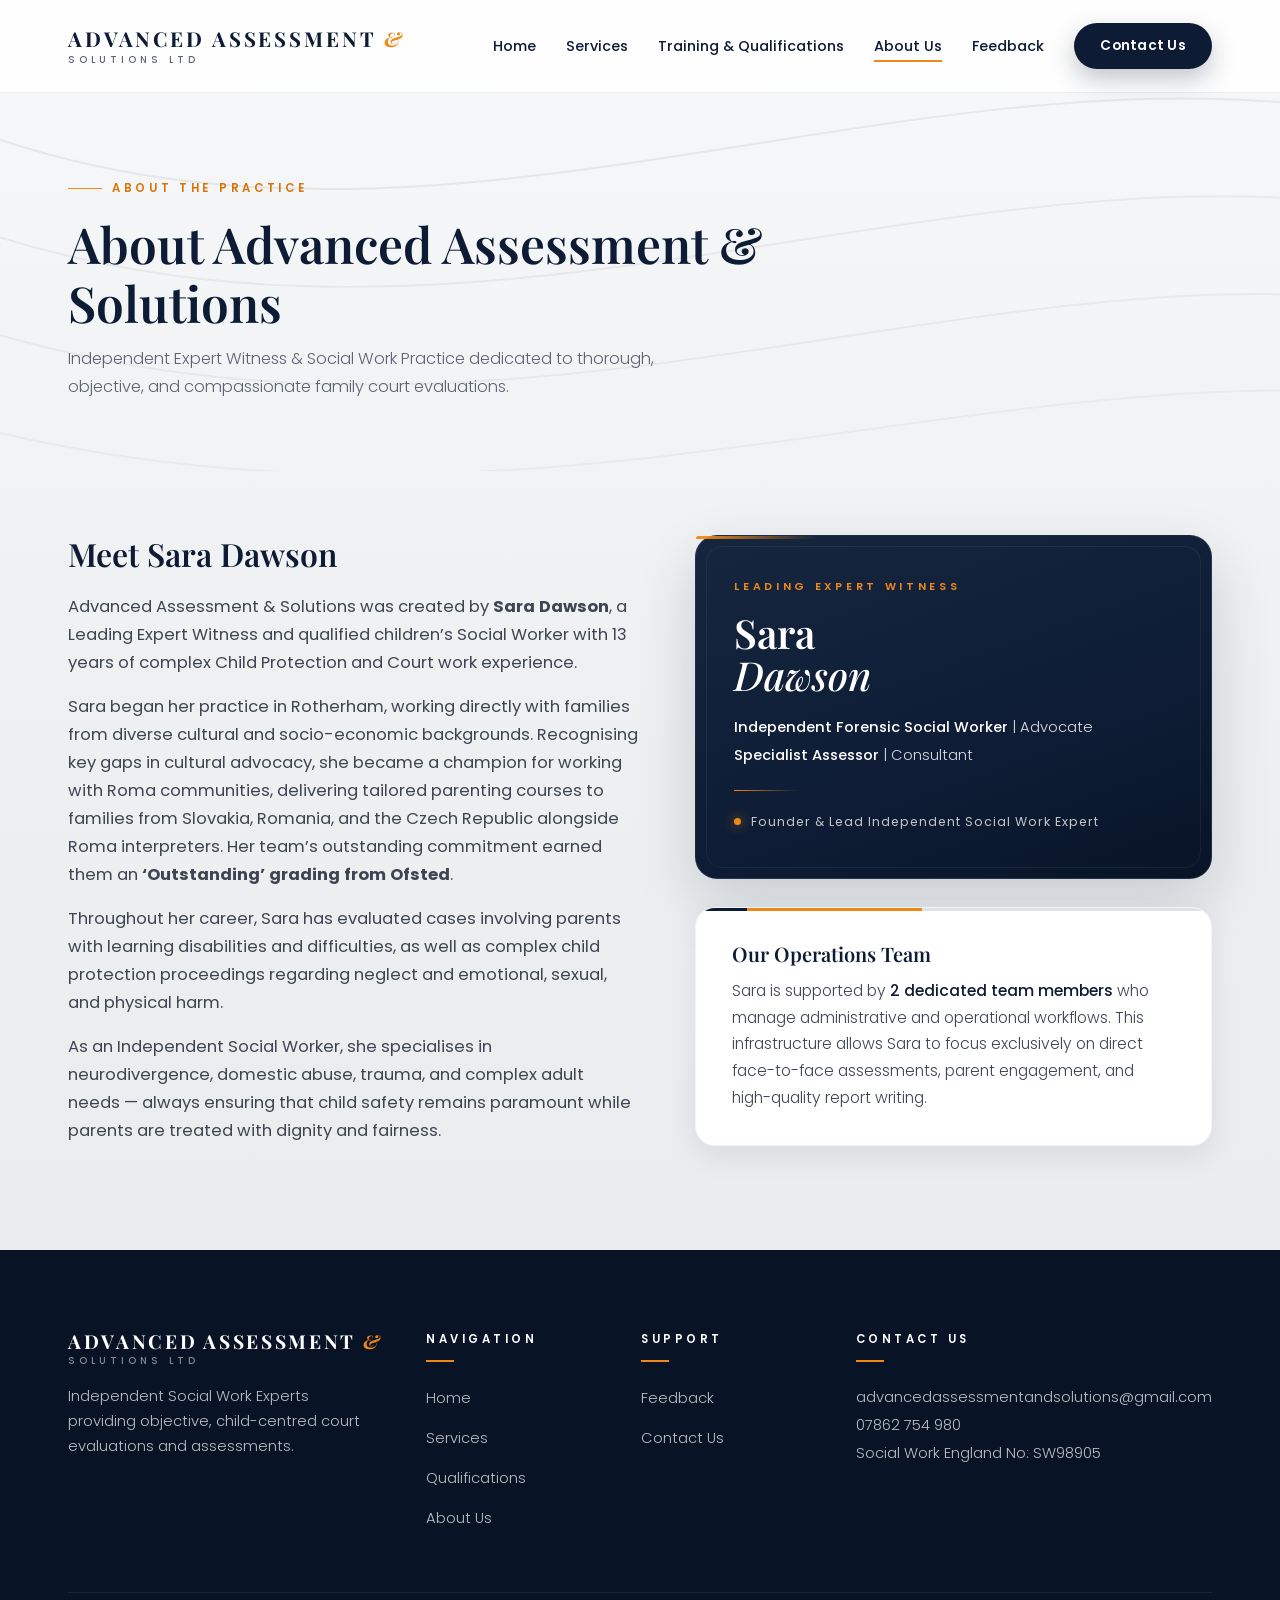
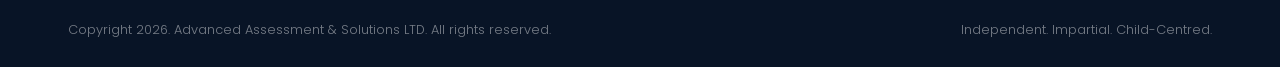
==== commit d62ca686: "v" ====
--- a/about.html
+++ b/about.html
@@ -1,352 +1,43 @@
 <!DOCTYPE html>
-<html lang="en-GB"><head>
+<html lang="en-GB">
+<head>
 <meta charset="UTF-8">
 <meta name="viewport" content="width=device-width, initial-scale=1.0">
-<title>Advanced Assessment &amp; Solutions — Full Site Preview</title>
+<title>About Us | Advanced Assessment &amp; Solutions LTD</title>
+<meta name="description" content="Meet Sara Dawson, Leading Expert Witness and Independent Forensic Social Worker, and the team behind Advanced Assessment & Solutions.">
+<link rel="icon" href="data:image/svg+xml,%3Csvg xmlns='http://www.w3.org/2000/svg' viewBox='0 0 64 64'%3E%3Ccircle cx='32' cy='32' r='30' fill='%230d1c34'/%3E%3Ctext x='32' y='42' font-family='Georgia' font-size='26' fill='%23f08818' text-anchor='middle'%3EA%3C/text%3E%3C/svg%3E">
 <link rel="preconnect" href="https://fonts.googleapis.com">
-<link rel="preconnect" href="https://fonts.gstatic.com" crossorigin="">
-<link href="https://fonts.googleapis.com/css2?family=Playfair+Display:ital,wght@0,500;0,600;0,700;1,500;1,600&amp;family=Poppins:wght@300;400;500;600&amp;display=swap" rel="stylesheet">
+<link rel="preconnect" href="https://fonts.gstatic.com" crossorigin>
+<link href="https://fonts.googleapis.com/css2?family=Playfair+Display:ital,wght@0,500;0,600;0,700;1,500;1,600&family=Poppins:wght@300;400;500;600&display=swap" rel="stylesheet">
 <link rel="stylesheet" href="assets/css/style.css">
 </head>
 <body>
-<header class="header scrolled" id="header">
+<header class="header" id="header">
   <div class="container nav-container">
-    <a href="#pg-home" class="brand-logo">
+    <a href="index.html" class="brand-logo">
       <span class="title">ADVANCED ASSESSMENT <span class="amp">&amp;</span></span>
       <span class="subtitle">Solutions Ltd</span>
     </a>
     <ul class="nav-links" id="navLinks">
-      <li><a href="#pg-home" class="">Home</a></li>
-      <li><a href="#pg-services">Services</a></li>
-      <li><a href="#pg-training" class="active">Training &amp; Qualifications</a></li>
-      <li><a href="#pg-about">About Us</a></li>
-      <li><a href="#pg-feedback">Feedback</a></li>
-      <li><a href="#pg-contact" class="btn btn-navy">Contact Us</a></li>
+      <li><a href="index.html">Home</a></li>
+      <li><a href="services.html">Services</a></li>
+      <li><a href="training.html">Training &amp; Qualifications</a></li>
+      <li><a href="about.html" class="active">About Us</a></li>
+      <li><a href="feedback.html">Feedback</a></li>
+      <li><a href="contact.html" class="btn btn-navy">Contact Us</a></li>
     </ul>
     <button class="nav-toggle" id="navToggle" aria-label="Toggle navigation" aria-expanded="false">
       <span></span><span></span><span></span>
     </button>
   </div>
 </header>
-<main>
-<section class="pg" id="pg-home">
-
-<!-- ================= HERO ================= -->
-<section class="hero">
-  <svg class="hero-contours" viewBox="0 0 1440 320" preserveAspectRatio="none" aria-hidden="true">
-    <g fill="none" stroke="#0d1c34" stroke-width="1">
-      <path d="M0,120 C240,200 480,60 720,110 C960,160 1200,40 1440,90" opacity=".07"></path>
-      <path d="M0,170 C260,250 500,110 740,160 C980,210 1220,90 1440,140" opacity=".06"></path>
-      <path d="M0,220 C280,300 520,160 760,210 C1000,260 1240,140 1440,190" opacity=".05"></path>
-      <path d="M0,270 C300,340 540,210 780,260 C1020,300 1260,190 1440,240" opacity=".04"></path>
-    </g>
-  </svg>
-  <div class="container hero-grid">
-    <div class="hero-copy">
-      <span class="kicker">Independent Expert Witness Practice</span>
-      <h1>Child-Centred <em>Independent</em> Court Assessments</h1>
-      <p class="lead">Delivering robust, impartial, and evidence-based court evaluations across complex Child Protection proceedings, neurodivergence, domestic abuse, and trauma.</p>
-      <div class="hero-ctas">
-        <a href="contact.html" class="btn btn-primary">Contact Us</a>
-        <a href="services.html" class="btn btn-ghost">Our Services <span class="arrow">→</span></a>
-      </div>
-      <div class="hero-trust">
-        <span class="trust-chip">
-          <svg viewBox="0 0 24 24" fill="none" stroke="currentColor" stroke-width="2"><path d="M12 2l8 4v6c0 5-3.5 8.5-8 10-4.5-1.5-8-5-8-10V6l8-4z"></path><path d="M9 12l2 2 4-4"></path></svg>
-          Social Work England Reg. SW98905
-        </span>
-        <span class="trust-chip">
-          <svg viewBox="0 0 24 24" fill="currentColor"><path d="M12 2l2.9 6.3 6.9.6-5.2 4.6 1.5 6.7L12 16.9 5.9 20.2l1.5-6.7L2.2 8.9l6.9-.6L12 2z"></path></svg>
-          BASW Winner 2024 &amp; 2026
-        </span>
-        <span class="trust-chip">
-          <svg viewBox="0 0 24 24" fill="none" stroke="currentColor" stroke-width="2"><circle cx="12" cy="12" r="9"></circle><path d="M8.5 12.5l2.5 2.5 5-5.5"></path></svg>
-          'Outstanding' Ofsted Team
-        </span>
-      </div>
-    </div>
-
-    <div class="hero-visual">
-      <div class="medallion">
-        <div class="inner">
-          <div class="stars">
-            <svg viewBox="0 0 24 24"><path d="M12 2l2.9 6.3 6.9.6-5.2 4.6 1.5 6.7L12 16.9 5.9 20.2l1.5-6.7L2.2 8.9l6.9-.6L12 2z"></path></svg>
-            <svg viewBox="0 0 24 24"><path d="M12 2l2.9 6.3 6.9.6-5.2 4.6 1.5 6.7L12 16.9 5.9 20.2l1.5-6.7L2.2 8.9l6.9-.6L12 2z"></path></svg>
-            <svg viewBox="0 0 24 24"><path d="M12 2l2.9 6.3 6.9.6-5.2 4.6 1.5 6.7L12 16.9 5.9 20.2l1.5-6.7L2.2 8.9l6.9-.6L12 2z"></path></svg>
-            <svg viewBox="0 0 24 24"><path d="M12 2l2.9 6.3 6.9.6-5.2 4.6 1.5 6.7L12 16.9 5.9 20.2l1.5-6.7L2.2 8.9l6.9-.6L12 2z"></path></svg>
-            <svg viewBox="0 0 24 24"><path d="M12 2l2.9 6.3 6.9.6-5.2 4.6 1.5 6.7L12 16.9 5.9 20.2l1.5-6.7L2.2 8.9l6.9-.6L12 2z"></path></svg>
-          </div>
-          <span class="org">BASW</span>
-          <span class="win">WINNER</span>
-          <span class="yr">2024 <span class="amp">&amp;</span><br>2026</span>
-        </div>
-      </div>
-
-      <div class="cred-panel">
-        <span class="cred-role">Leading Expert Witness</span>
-        <div class="cred-name">Sara <span>Dawson</span></div>
-        <span class="cred-mark" aria-hidden="true">&amp;</span>
-        <div class="cred-lines">
-          <b>Independent Forensic Social Worker</b> | Advocate<br>
-          <b>Specialist Assessor</b> | Consultant
-        </div>
-        <div class="cred-divider"></div>
-        <span class="cred-reg"><span class="dot"></span> Social Work England No: SW98905</span>
-      </div>
-
-      <div class="contact-card">
-        <a class="pill" href="tel:07862754980">
-          <span class="icon"><svg viewBox="0 0 24 24" fill="none" stroke="currentColor" stroke-width="2"><path d="M22 16.9v3a2 2 0 0 1-2.2 2 19.8 19.8 0 0 1-8.6-3.1 19.5 19.5 0 0 1-6-6A19.8 19.8 0 0 1 2.1 4.2 2 2 0 0 1 4.1 2h3a2 2 0 0 1 2 1.7c.13.96.36 1.9.7 2.8a2 2 0 0 1-.45 2.1L8.1 9.9a16 16 0 0 0 6 6l1.3-1.3a2 2 0 0 1 2.1-.45c.9.34 1.84.57 2.8.7A2 2 0 0 1 22 16.9z"></path></svg></span>
-          07862 754 980
-        </a>
-        <a class="pill" href="mailto:advancedassessmentandsolutions@gmail.com">
-          <span class="icon"><svg viewBox="0 0 24 24" fill="none" stroke="currentColor" stroke-width="2"><rect x="2" y="4" width="20" height="16" rx="3"></rect><path d="M2 7l10 6 10-6"></path></svg></span>
-          advancedassessmentandsolutions@gmail.com
-        </a>
-        <a class="pill" href="https://advancedassessmentandsolutions.com" target="_blank" rel="noopener">
-          <span class="icon"><svg viewBox="0 0 24 24" fill="none" stroke="currentColor" stroke-width="2"><circle cx="12" cy="12" r="9"></circle><path d="M3 12h18M12 3c2.5 2.6 4 5.6 4 9s-1.5 6.4-4 9c-2.5-2.6-4-5.6-4-9s1.5-6.4 4-9z"></path></svg></span>
-          advancedassessmentandsolutions.com
-        </a>
-      </div>
-    </div>
-  </div>
-</section>
-
-<!-- ================= STATS ================= -->
-<section class="stats-bar">
-  <svg class="contours" viewBox="0 0 1440 320" preserveAspectRatio="none" aria-hidden="true">
-    <g fill="none" stroke="#ffffff" stroke-width="1">
-      <path d="M0,200 C300,120 600,260 900,180 C1140,120 1320,220 1440,180" opacity=".05"></path>
-      <path d="M0,250 C320,170 620,300 920,220 C1160,160 1330,260 1440,230" opacity=".04"></path>
-    </g>
-  </svg>
-  <div class="container stats-grid">
-    <div class="stat-item reveal">
-      <div class="stat-value"><span class="counter" data-count="13">0</span><span class="plus">+</span> Years</div>
-      <div class="stat-rule"></div>
-      <div class="stat-label">Court &amp; Child Protection Practice</div>
-    </div>
-    <div class="stat-item reveal" style="--d:.12s">
-      <div class="stat-value"><em style="font-style:italic">'Outstanding'</em></div>
-      <div class="stat-rule"></div>
-      <div class="stat-label">Ofsted Team Pedigree</div>
-    </div>
-    <div class="stat-item reveal" style="--d:.24s">
-      <div class="stat-value"><span class="counter" data-count="3">0</span>-Person</div>
-      <div class="stat-rule"></div>
-      <div class="stat-label">Dedicated Operations &amp; Support Team</div>
-    </div>
-  </div>
-</section>
-
-<!-- ================= EXPERTISE ================= -->
-<section class="section">
-  <div class="container">
-    <div class="section-head reveal">
-      <span class="kicker" style="justify-content:center">Leading Social Work Expertise</span>
-      <h2 class="h2">Grounded in Integrity &amp; Compassion</h2>
-      <p class="sub">Independent, rigorous and fair — every assessment is built around the child's best interests and the family's right to a transparent process.</p>
-    </div>
-    <div class="expertise-grid">
-      <article class="card reveal">
-        <span class="card-num">01</span>
-        <h3>Practice Leadership</h3>
-        <p>Advanced Assessment &amp; Solutions was created by <b>Sara Dawson</b>, a Leading Expert Witness and qualified children's Social Worker with 13 years of complex Child Protection and Court experience.</p>
-        <p>Sara began her career in Rotherham, working alongside families from diverse cultures. She became a dedicated champion for Roma communities, delivering parenting programmes with Roma interpreters as part of a practice team graded <b>'Outstanding' by Ofsted</b>.</p>
-        <a href="about.html" class="text-link">Learn more about Sara's background <span class="arrow">→</span></a>
-      </article>
-      <article class="card reveal" style="--d:.15s">
-        <span class="card-num">02</span>
-        <h3>Operational Structure</h3>
-        <p>Sara specialises in assessing adults with learning disabilities, learning difficulties, neurodivergence, domestic abuse, trauma, and complex mental health needs.</p>
-        <p>To ensure total focus on family evaluations and court reporting, Sara is supported by <b>2 dedicated administrative staff members</b>.</p>
-      </article>
-    </div>
-  </div>
-</section>
-
-<!-- ================= ETHOS ================= -->
-<section class="ethos-wrap">
-  <div class="container">
-    <div class="ethos reveal">
-      <svg class="contours" viewBox="0 0 1440 320" preserveAspectRatio="none" aria-hidden="true">
-        <g fill="none" stroke="#ffffff" stroke-width="1">
-          <path d="M0,220 C280,140 560,280 840,200 C1080,140 1280,240 1440,200" opacity=".06"></path>
-          <path d="M0,270 C300,190 580,320 860,240 C1100,180 1300,280 1440,250" opacity=".05"></path>
-        </g>
-      </svg>
-      <span class="kicker">Our Core Practice Ethos</span>
-      <blockquote>Our focus is always on the child and what is in their best interests. Equally, we ensure that parents fully understand the assessment process and receive a completely fair, transparent evaluation.</blockquote>
-      <a href="contact.html" class="btn btn-primary">Contact Us</a>
-    </div>
-  </div>
-</section>
-
-<!-- ================= FOOTER ================= -->
-</section>
-
-<section class="pg" id="pg-services">
 <div class="page-hero">
   <svg class="hero-contours" viewBox="0 0 1440 320" preserveAspectRatio="none" aria-hidden="true">
     <g fill="none" stroke="#0d1c34" stroke-width="1">
-      <path d="M0,120 C240,200 480,60 720,110 C960,160 1200,40 1440,90" opacity=".07"></path>
-      <path d="M0,170 C260,250 500,110 740,160 C980,210 1220,90 1440,140" opacity=".06"></path>
-      <path d="M0,220 C280,300 520,160 760,210 C1000,260 1240,140 1440,190" opacity=".05"></path>
-      <path d="M0,270 C300,340 540,210 780,260 C1020,300 1260,190 1440,240" opacity=".04"></path>
-    </g>
-  </svg>
-  <div class="container">
-    <span class="kicker">What We Do</span>
-    <h1>Our Assessment Services</h1>
-    <p class="sub">Comprehensive, independent expert witness assessments tailored for family court proceedings and local authority instructions.</p>
-  </div>
-</div>
-
-<section class="section" style="padding-top:64px">
-  <div class="container">
-    <div class="svc-grid">
-      <article class="card svc-card reveal" style="--d:.0s">
-        <span class="card-num">01</span>
-        <h3>Neurodivergence &amp; Learning Disabilities</h3>
-        <p>Specialised parenting assessments for adults with cognitive impairments, neurodivergence (Autism, ADHD), learning difficulties, or adapted communication requirements.</p>
-        <ul class="tick-list">
-            <li>PAMs &amp; Adapted Assessment Frameworks</li>
-            <li>Cognitive accessibility adjustments</li>
-            <li>Parental capacity evaluation</li>
-        </ul>
-      </article>
-      <article class="card svc-card reveal" style="--d:.12s">
-        <span class="card-num">02</span>
-        <h3>Trauma &amp; Domestic Abuse</h3>
-        <p>In-depth evaluations assessing the impact of domestic abuse, historic trauma, and mental health difficulties on parenting capacity and child safety.</p>
-        <ul class="tick-list">
-            <li>Trauma-informed interviewing</li>
-            <li>Risk assessment &amp; safety planning</li>
-            <li>Mental health impact analysis</li>
-        </ul>
-      </article>
-      <article class="card svc-card reveal" style="--d:.24s">
-        <span class="card-num">03</span>
-        <h3>Child Protection &amp; Risk Assessments</h3>
-        <p>Expert witness reports for cases involving complex neglect, emotional, sexual, or physical harm in court care proceedings.</p>
-        <ul class="tick-list">
-            <li>Public &amp; Private law expert witness reports</li>
-            <li>Analysis of neglect and risk indicators</li>
-            <li>Child-centred best-interest recommendations</li>
-        </ul>
-      </article>
-      <article class="card svc-card reveal" style="--d:.36s">
-        <span class="card-num">04</span>
-        <h3>Cultural &amp; Language Advocacy</h3>
-        <p>Culturally sensitive assessments working with non-English speaking families, diverse communities, and specialist interpreter services.</p>
-        <ul class="tick-list">
-            <li>Roma community specialist insight</li>
-            <li>Interpreter-supported parent evaluations</li>
-            <li>Cross-cultural family assessments</li>
-        </ul>
-      </article>
-    </div>
-    <div class="strip reveal">
-      <span class="strip-label">Also instructed for</span>
-      <span class="trust-chip">Specialist Family &amp; Parenting Assessments</span>
-      <span class="trust-chip">Risk, Safeguarding &amp; Carer Assessments</span>
-      <span class="trust-chip">Court Reports, Supervised Contact &amp; Direct Work with Children</span>
-    </div>
-  </div>
-</section>
-
-<section style="padding:0 0 104px">
-  <div class="container">
-    <div class="cta-band reveal">
-      <div>
-        <h3>Need something more specific?</h3>
-        <p>Every instruction is scoped individually — tell us what the court needs and we will confirm availability and timescales.</p>
-      </div>
-      <a href="contact.html" class="btn btn-primary">Contact Us</a>
-    </div>
-  </div>
-</section>
-
-</section>
-
-<section class="pg active" id="pg-training">
-<div class="page-hero">
-  <svg class="hero-contours" viewBox="0 0 1440 320" preserveAspectRatio="none" aria-hidden="true">
-    <g fill="none" stroke="#0d1c34" stroke-width="1">
-      <path d="M0,120 C240,200 480,60 720,110 C960,160 1200,40 1440,90" opacity=".07"></path>
-      <path d="M0,170 C260,250 500,110 740,160 C980,210 1220,90 1440,140" opacity=".06"></path>
-      <path d="M0,220 C280,300 520,160 760,210 C1000,260 1240,140 1440,190" opacity=".05"></path>
-      <path d="M0,270 C300,340 540,210 780,260 C1020,300 1260,190 1440,240" opacity=".04"></path>
-    </g>
-  </svg>
-  <div class="container">
-    <span class="kicker">Training &amp; Qualifications</span>
-    <h1>Training &amp; Professional Qualifications</h1>
-    <p class="sub">13 years of specialised practice, Ofsted-recognised excellence, and continuous professional development in expert witness reporting.</p>
-  </div>
-</div>
-
-<section class="section" style="padding-top:64px">
-  <div class="container">
-    <div class="section-head" style="margin-bottom:20px">
-      <span class="kicker" style="justify-content:center">Professional Accreditations</span>
-      <h2 class="h2">Accreditations &amp; Practice Highlights</h2>
-    </div>
-    <div class="cred-rows">
-      <div class="cred-row reveal in">
-        <span class="num">01</span>
-        <span class="eyebrow">13+ Years Post-Qualifying Experience</span>
-        <h3>Qualified Children’s Social Worker &amp; Expert Witness</h3>
-        <p>Over a decade of frontline Child Protection and court proceedings practice, writing independent expert reports for local authorities and family courts.</p>
-      </div>
-      <div class="cred-row reveal in" style="--d:.1s">
-        <span class="num">02</span>
-        <span class="eyebrow">Practice Excellence</span>
-        <h3>Ofsted ‘Outstanding’ Team Background</h3>
-        <p>Formed her core foundation in Rotherham, contributing to a dedicated practice team awarded the highest ‘Outstanding’ grading by Ofsted.</p>
-      </div>
-      <div class="cred-row reveal in" style="--d:.2s">
-        <span class="num">03</span>
-        <span class="eyebrow">Cultural Advocacy Leadership</span>
-        <h3>Specialist Roma Community &amp; Cross-Cultural Training</h3>
-        <p>Pioneered tailored parenting education programmes delivered alongside Roma interpreters to families from Slovakia, Romania, and the Czech Republic.</p>
-      </div>
-      <div class="cred-row reveal" style="--d:.3s">
-        <span class="num">04</span>
-        <span class="eyebrow">Continuous Professional Development</span>
-        <h3>CPD &amp; Specialist Methodologies</h3>
-        <ul class="tick-list">
-          <li>Cognitive &amp; Learning Disability Assessment Methodologies</li>
-          <li>Trauma-Informed Practice &amp; Domestic Violence Frameworks</li>
-          <li>Courtroom Skills &amp; Cross-Examination Training for Expert Witnesses</li>
-        </ul>
-      </div>
-    </div>
-  </div>
-</section>
-
-<section style="padding:0 0 104px">
-  <div class="container">
-    <div class="cta-band reveal">
-      <div>
-        <h3>Check Sara’s availability</h3>
-        <p>CV requests, timescale estimates and new instructions — the administration team responds quickly.</p>
-      </div>
-      <a href="contact.html" class="btn btn-primary">Contact Us</a>
-    </div>
-  </div>
-</section>
-
-</section>
-
-<section class="pg" id="pg-about">
-<div class="page-hero">
-  <svg class="hero-contours" viewBox="0 0 1440 320" preserveAspectRatio="none" aria-hidden="true">
-    <g fill="none" stroke="#0d1c34" stroke-width="1">
-      <path d="M0,120 C240,200 480,60 720,110 C960,160 1200,40 1440,90" opacity=".07"></path>
-      <path d="M0,170 C260,250 500,110 740,160 C980,210 1220,90 1440,140" opacity=".06"></path>
-      <path d="M0,220 C280,300 520,160 760,210 C1000,260 1240,140 1440,190" opacity=".05"></path>
-      <path d="M0,270 C300,340 540,210 780,260 C1020,300 1260,190 1440,240" opacity=".04"></path>
+      <path d="M0,120 C240,200 480,60 720,110 C960,160 1200,40 1440,90" opacity=".07"/>
+      <path d="M0,170 C260,250 500,110 740,160 C980,210 1220,90 1440,140" opacity=".06"/>
+      <path d="M0,220 C280,300 520,160 760,210 C1000,260 1240,140 1440,190" opacity=".05"/>
+      <path d="M0,270 C300,340 540,210 780,260 C1020,300 1260,190 1440,240" opacity=".04"/>
     </g>
   </svg>
   <div class="container">
@@ -360,10 +51,10 @@
   <div class="container about-grid">
     <div class="reveal">
       <h2 style="font-size:2rem;margin-bottom:20px">Meet Sara Dawson</h2>
-      <p>Advanced Assessment &amp; Solutions was created by <strong>Sara Dawson</strong>, a Leading Expert Witness and qualified children’s Social Worker with 13 years of complex Child Protection and Court work experience.</p>
-      <p>Sara began her practice in Rotherham, working directly with families from diverse cultural and socio-economic backgrounds. Recognising key gaps in cultural advocacy, she became a champion for working with Roma communities, delivering tailored parenting courses to families from Slovakia, Romania, and the Czech Republic alongside Roma interpreters. Her team’s outstanding commitment earned them an <strong>‘Outstanding’ grading from Ofsted</strong>.</p>
+      <p>Advanced Assessment &amp; Solutions was created by <strong>Sara Dawson</strong>, a Leading Expert Witness and qualified children&rsquo;s Social Worker with 13 years of complex Child Protection and Court work experience.</p>
+      <p>Sara began her practice in Rotherham, working directly with families from diverse cultural and socio-economic backgrounds. Recognising key gaps in cultural advocacy, she became a champion for working with Roma communities, delivering tailored parenting courses to families from Slovakia, Romania, and the Czech Republic alongside Roma interpreters. Her team&rsquo;s outstanding commitment earned them an <strong>&lsquo;Outstanding&rsquo; grading from Ofsted</strong>.</p>
       <p>Throughout her career, Sara has evaluated cases involving parents with learning disabilities and difficulties, as well as complex child protection proceedings regarding neglect and emotional, sexual, and physical harm.</p>
-      <p style="margin-bottom:0">As an Independent Social Worker, she specialises in neurodivergence, domestic abuse, trauma, and complex adult needs — always ensuring that child safety remains paramount while parents are treated with dignity and fairness.</p>
+      <p style="margin-bottom:0">As an Independent Social Worker, she specialises in neurodivergence, domestic abuse, trauma, and complex adult needs &mdash; always ensuring that child safety remains paramount while parents are treated with dignity and fairness.</p>
     </div>
     <div class="about-side">
       <div class="cred-panel static reveal" style="--d:.12s">
@@ -384,158 +75,11 @@
   </div>
 </section>
 
-</section>
-
-<section class="pg" id="pg-feedback">
-<div class="page-hero">
-  <svg class="hero-contours" viewBox="0 0 1440 320" preserveAspectRatio="none" aria-hidden="true">
-    <g fill="none" stroke="#0d1c34" stroke-width="1">
-      <path d="M0,120 C240,200 480,60 720,110 C960,160 1200,40 1440,90" opacity=".07"></path>
-      <path d="M0,170 C260,250 500,110 740,160 C980,210 1220,90 1440,140" opacity=".06"></path>
-      <path d="M0,220 C280,300 520,160 760,210 C1000,260 1240,140 1440,190" opacity=".05"></path>
-      <path d="M0,270 C300,340 540,210 780,260 C1020,300 1260,190 1440,240" opacity=".04"></path>
-    </g>
-  </svg>
-  <div class="container">
-    <span class="kicker">Feedback</span>
-    <h1>Feedback &amp; Testimonials</h1>
-    <p class="sub">We value feedback from instructing solicitors, local authority teams, judiciary, and service users.</p>
-  </div>
-</div>
-
-<section class="section" style="padding-top:64px">
-  <div class="container" style="max-width:920px">
-    <div class="section-head" style="margin-bottom:44px">
-      <span class="kicker" style="justify-content:center">Professional Comments</span>
-      <h2 class="h2">What Instructing Parties Say</h2>
-    </div>
-    <div class="svc-grid">
-      <figure class="quote-card reveal">
-        <p>Sara Dawson’s independent reports are consistently praised for their thoroughness, clear evidence base, and child-focused clarity during family court proceedings.</p>
-        <figcaption class="who">Instructing Solicitor</figcaption>
-      </figure>
-      <figure class="quote-card reveal" style="--d:.14s">
-        <p>Extremely fair and accessible assessment approach for parents with complex neurodivergent needs. Made complex reports clear and actionable.</p>
-        <figcaption class="who">Guardian / Legal Representative</figcaption>
-      </figure>
-    </div>
-    <div class="form-card reveal" style="margin-top:52px">
-      <h3>Submit Your Feedback</h3>
-      <form action="mailto:advancedassessmentandsolutions@gmail.com" method="post" enctype="text/plain">
-        <div style="display:grid;grid-template-columns:1fr 1fr;gap:18px" class="form-row">
-          <div class="form-group">
-            <label for="fb-name">Your Name</label>
-            <input class="form-control" id="fb-name" type="text" placeholder="Full name" required="">
-          </div>
-          <div class="form-group">
-            <label for="fb-role">Role / Organisation</label>
-            <input class="form-control" id="fb-role" type="text" placeholder="Solicitor, Local Authority, Parent…">
-          </div>
-        </div>
-        <div class="form-group">
-          <label for="fb-email">Email Address</label>
-          <input class="form-control" id="fb-email" type="email" placeholder="name@domain.com" required="">
-        </div>
-        <div class="form-group">
-          <label for="fb-msg">Feedback &amp; Comments</label>
-          <textarea class="form-control" id="fb-msg" placeholder="Share your experience working with Advanced Assessment &amp; Solutions LTD…" required=""></textarea>
-        </div>
-        <button type="submit" class="btn btn-primary">Submit Feedback</button>
-      </form>
-      <p class="form-note">Prefer email? Write to us directly at <a href="mailto:advancedassessmentandsolutions@gmail.com">advancedassessmentandsolutions@gmail.com</a>.</p>
-    </div>
-  </div>
-</section>
-
-</section>
-
-<section class="pg" id="pg-contact">
-<div class="page-hero">
-  <svg class="hero-contours" viewBox="0 0 1440 320" preserveAspectRatio="none" aria-hidden="true">
-    <g fill="none" stroke="#0d1c34" stroke-width="1">
-      <path d="M0,120 C240,200 480,60 720,110 C960,160 1200,40 1440,90" opacity=".07"></path>
-      <path d="M0,170 C260,250 500,110 740,160 C980,210 1220,90 1440,140" opacity=".06"></path>
-      <path d="M0,220 C280,300 520,160 760,210 C1000,260 1240,140 1440,190" opacity=".05"></path>
-      <path d="M0,270 C300,340 540,210 780,260 C1020,300 1260,190 1440,240" opacity=".04"></path>
-    </g>
-  </svg>
-  <div class="container">
-    <span class="kicker">Contact &amp; Instructions</span>
-    <h1>Instruct the Practice</h1>
-    <p class="sub">Get in touch to request CVs, check expert availability, or submit new assessment instructions.</p>
-  </div>
-</div>
-
-<section class="section" style="padding-top:64px">
-  <div class="container contact-grid">
-    <div class="reveal">
-      <h2 style="font-size:1.9rem;margin-bottom:14px">Direct Practice Contact</h2>
-      <p>For instructions, timescale estimates, or general enquiries, contact Sara Dawson and her administration team:</p>
-      <div class="contact-pills">
-        <a class="pill" href="mailto:advancedassessmentandsolutions@gmail.com">
-          <span class="icon"><svg viewBox="0 0 24 24" fill="none" stroke="currentColor" stroke-width="2"><rect x="2" y="4" width="20" height="16" rx="3"></rect><path d="M2 7l10 6 10-6"></path></svg></span>
-          advancedassessmentandsolutions@gmail.com
-        </a>
-        <a class="pill" href="tel:07862754980">
-          <span class="icon"><svg viewBox="0 0 24 24" fill="none" stroke="currentColor" stroke-width="2"><path d="M22 16.9v3a2 2 0 0 1-2.2 2 19.8 19.8 0 0 1-8.6-3.1 19.5 19.5 0 0 1-6-6A19.8 19.8 0 0 1 2.1 4.2 2 2 0 0 1 4.1 2h3a2 2 0 0 1 2 1.7c.13.96.36 1.9.7 2.8a2 2 0 0 1-.45 2.1L8.1 9.9a16 16 0 0 0 6 6l1.3-1.3a2 2 0 0 1 2.1-.45c.9.34 1.84.57 2.8.7A2 2 0 0 1 22 16.9z"></path></svg></span>
-          07862 754 980
-        </a>
-        <a class="pill" href="https://advancedassessmentandsolutions.com" target="_blank" rel="noopener">
-          <span class="icon"><svg viewBox="0 0 24 24" fill="none" stroke="currentColor" stroke-width="2"><circle cx="12" cy="12" r="9"></circle><path d="M3 12h18M12 3c2.5 2.6 4 5.6 4 9s-1.5 6.4-4 9c-2.5-2.6-4-5.6-4-9s1.5-6.4 4-9z"></path></svg></span>
-          advancedassessmentandsolutions.com
-        </a>
-      </div>
-      <div class="info-card">
-        <h4>Assessment Instructions Checklist</h4>
-        <ul class="tick-list" style="margin-top:6px">
-          <li>Court filing deadlines / filing dates</li>
-          <li>Parent &amp; child details and primary languages</li>
-          <li>Specific cognitive, neurodivergence, or trauma considerations</li>
-          <li>Funding authorisation (LAA / Local Authority)</li>
-        </ul>
-      </div>
-    </div>
-    <div class="form-card reveal" style="--d:.14s">
-      <h3>Send an Enquiry</h3>
-      <form action="mailto:advancedassessmentandsolutions@gmail.com" method="post" enctype="text/plain">
-        <div class="form-group">
-          <label for="ct-name">Your Name / Instructor Name</label>
-          <input class="form-control" id="ct-name" type="text" placeholder="e.g. Jane Smith" required="">
-        </div>
-        <div class="form-group">
-          <label for="ct-firm">Instructing Firm or Organisation</label>
-          <input class="form-control" id="ct-firm" type="text" placeholder="e.g. Solicitors / Local Authority" required="">
-        </div>
-        <div class="form-group">
-          <label for="ct-email">Email Address</label>
-          <input class="form-control" id="ct-email" type="email" placeholder="name@domain.com" required="">
-        </div>
-        <div class="form-group">
-          <label for="ct-type">Enquiry Type</label>
-          <select class="form-control" id="ct-type">
-            <option>New Court Instruction Request</option>
-            <option>CV &amp; Availability Enquiry</option>
-            <option>General Information</option>
-          </select>
-        </div>
-        <div class="form-group">
-          <label for="ct-msg">Case Details &amp; Timescale Requirements</label>
-          <textarea class="form-control" id="ct-msg" placeholder="Brief outline of required assessment…" required=""></textarea>
-        </div>
-        <button type="submit" class="btn btn-primary">Send Message</button>
-      </form>
-    </div>
-  </div>
-</section>
-
-</section>
-</main>
-
 <footer class="footer">
   <div class="container">
     <div class="footer-grid">
       <div class="footer-brand">
-        <a href="#pg-home" class="brand-logo">
+        <a href="index.html" class="brand-logo">
           <span class="title">ADVANCED ASSESSMENT <span class="amp">&amp;</span></span>
           <span class="subtitle" style="color:rgba(255,255,255,.5)">Solutions Ltd</span>
         </a>
@@ -544,17 +88,17 @@
       <div>
         <h5>Navigation</h5>
         <ul>
-          <li><a href="#pg-home">Home</a></li>
-          <li><a href="#pg-services">Services</a></li>
-          <li><a href="#pg-training">Qualifications</a></li>
-          <li><a href="#pg-about">About Us</a></li>
+          <li><a href="index.html">Home</a></li>
+          <li><a href="services.html">Services</a></li>
+          <li><a href="training.html">Qualifications</a></li>
+          <li><a href="about.html">About Us</a></li>
         </ul>
       </div>
       <div>
         <h5>Support</h5>
         <ul>
-          <li><a href="#pg-feedback">Feedback</a></li>
-          <li><a href="#pg-contact">Contact Us</a></li>
+          <li><a href="feedback.html">Feedback</a></li>
+          <li><a href="contact.html">Contact Us</a></li>
         </ul>
       </div>
       <div class="footer-contact">
@@ -573,3571 +117,6 @@
   </div>
 </footer>
 
-<script src="assets/js/main.js" defer=""></script>
-<script>
-(function(){
-  var pages = ['home','services','training','about','feedback','contact'];
-  function current(){
-    var h = (location.hash || '#pg-home').replace('#pg-','');
-    return pages.indexOf(h) > -1 ? h : 'home';
-  }
-  function render(){
-    var cur = current();
-    document.querySelectorAll('.pg').forEach(function(s){
-      s.classList.toggle('active', s.id === 'pg-' + cur);
-    });
-    document.querySelectorAll('.nav-links a').forEach(function(a){
-      var href = a.getAttribute('href') || '';
-      a.classList.toggle('active', href === '#pg-' + cur && !a.classList.contains('btn'));
-    });
-    window.scrollTo(0,0);
-  }
-  window.addEventListener('hashchange', render);
-  render();
-})();
-</script>
-
-
-</body></html>
-<head>
-<meta charset="UTF-8">
-<meta name="viewport" content="width=device-width, initial-scale=1.0">
-<title>Advanced Assessment &amp; Solutions — Full Site Preview</title>
-<link rel="preconnect" href="https://fonts.googleapis.com">
-<link rel="preconnect" href="https://fonts.gstatic.com" crossorigin="">
-<link href="https://fonts.googleapis.com/css2?family=Playfair+Display:ital,wght@0,500;0,600;0,700;1,500;1,600&amp;family=Poppins:wght@300;400;500;600&amp;display=swap" rel="stylesheet">
-<link rel="stylesheet" href="assets/css/style.css">
-</head>
-<body>
-<header class="header scrolled" id="header">
-  <div class="container nav-container">
-    <a href="#pg-home" class="brand-logo">
-      <span class="title">ADVANCED ASSESSMENT <span class="amp">&amp;</span></span>
-      <span class="subtitle">Solutions Ltd</span>
-    </a>
-    <ul class="nav-links" id="navLinks">
-      <li><a href="#pg-home" class="">Home</a></li>
-      <li><a href="#pg-services">Services</a></li>
-      <li><a href="#pg-training" class="active">Training &amp; Qualifications</a></li>
-      <li><a href="#pg-about">About Us</a></li>
-      <li><a href="#pg-feedback">Feedback</a></li>
-      <li><a href="#pg-contact" class="btn btn-navy">Contact Us</a></li>
-    </ul>
-    <button class="nav-toggle" id="navToggle" aria-label="Toggle navigation" aria-expanded="false">
-      <span></span><span></span><span></span>
-    </button>
-  </div>
-</header>
-<main>
-<section class="pg" id="pg-home">
-
-<!-- ================= HERO ================= -->
-<section class="hero">
-  <svg class="hero-contours" viewBox="0 0 1440 320" preserveAspectRatio="none" aria-hidden="true">
-    <g fill="none" stroke="#0d1c34" stroke-width="1">
-      <path d="M0,120 C240,200 480,60 720,110 C960,160 1200,40 1440,90" opacity=".07"></path>
-      <path d="M0,170 C260,250 500,110 740,160 C980,210 1220,90 1440,140" opacity=".06"></path>
-      <path d="M0,220 C280,300 520,160 760,210 C1000,260 1240,140 1440,190" opacity=".05"></path>
-      <path d="M0,270 C300,340 540,210 780,260 C1020,300 1260,190 1440,240" opacity=".04"></path>
-    </g>
-  </svg>
-  <div class="container hero-grid">
-    <div class="hero-copy">
-      <span class="kicker">Independent Expert Witness Practice</span>
-      <h1>Child-Centred <em>Independent</em> Court Assessments</h1>
-      <p class="lead">Delivering robust, impartial, and evidence-based court evaluations across complex Child Protection proceedings, neurodivergence, domestic abuse, and trauma.</p>
-      <div class="hero-ctas">
-        <a href="contact.html" class="btn btn-primary">Contact Us</a>
-        <a href="services.html" class="btn btn-ghost">Our Services <span class="arrow">→</span></a>
-      </div>
-      <div class="hero-trust">
-        <span class="trust-chip">
-          <svg viewBox="0 0 24 24" fill="none" stroke="currentColor" stroke-width="2"><path d="M12 2l8 4v6c0 5-3.5 8.5-8 10-4.5-1.5-8-5-8-10V6l8-4z"></path><path d="M9 12l2 2 4-4"></path></svg>
-          Social Work England Reg. SW98905
-        </span>
-        <span class="trust-chip">
-          <svg viewBox="0 0 24 24" fill="currentColor"><path d="M12 2l2.9 6.3 6.9.6-5.2 4.6 1.5 6.7L12 16.9 5.9 20.2l1.5-6.7L2.2 8.9l6.9-.6L12 2z"></path></svg>
-          BASW Winner 2024 &amp; 2026
-        </span>
-        <span class="trust-chip">
-          <svg viewBox="0 0 24 24" fill="none" stroke="currentColor" stroke-width="2"><circle cx="12" cy="12" r="9"></circle><path d="M8.5 12.5l2.5 2.5 5-5.5"></path></svg>
-          'Outstanding' Ofsted Team
-        </span>
-      </div>
-    </div>
-
-    <div class="hero-visual">
-      <div class="medallion">
-        <div class="inner">
-          <div class="stars">
-            <svg viewBox="0 0 24 24"><path d="M12 2l2.9 6.3 6.9.6-5.2 4.6 1.5 6.7L12 16.9 5.9 20.2l1.5-6.7L2.2 8.9l6.9-.6L12 2z"></path></svg>
-            <svg viewBox="0 0 24 24"><path d="M12 2l2.9 6.3 6.9.6-5.2 4.6 1.5 6.7L12 16.9 5.9 20.2l1.5-6.7L2.2 8.9l6.9-.6L12 2z"></path></svg>
-            <svg viewBox="0 0 24 24"><path d="M12 2l2.9 6.3 6.9.6-5.2 4.6 1.5 6.7L12 16.9 5.9 20.2l1.5-6.7L2.2 8.9l6.9-.6L12 2z"></path></svg>
-            <svg viewBox="0 0 24 24"><path d="M12 2l2.9 6.3 6.9.6-5.2 4.6 1.5 6.7L12 16.9 5.9 20.2l1.5-6.7L2.2 8.9l6.9-.6L12 2z"></path></svg>
-            <svg viewBox="0 0 24 24"><path d="M12 2l2.9 6.3 6.9.6-5.2 4.6 1.5 6.7L12 16.9 5.9 20.2l1.5-6.7L2.2 8.9l6.9-.6L12 2z"></path></svg>
-          </div>
-          <span class="org">BASW</span>
-          <span class="win">WINNER</span>
-          <span class="yr">2024 <span class="amp">&amp;</span><br>2026</span>
-        </div>
-      </div>
-
-      <div class="cred-panel">
-        <span class="cred-role">Leading Expert Witness</span>
-        <div class="cred-name">Sara <span>Dawson</span></div>
-        <span class="cred-mark" aria-hidden="true">&amp;</span>
-        <div class="cred-lines">
-          <b>Independent Forensic Social Worker</b> | Advocate<br>
-          <b>Specialist Assessor</b> | Consultant
-        </div>
-        <div class="cred-divider"></div>
-        <span class="cred-reg"><span class="dot"></span> Social Work England No: SW98905</span>
-      </div>
-
-      <div class="contact-card">
-        <a class="pill" href="tel:07862754980">
-          <span class="icon"><svg viewBox="0 0 24 24" fill="none" stroke="currentColor" stroke-width="2"><path d="M22 16.9v3a2 2 0 0 1-2.2 2 19.8 19.8 0 0 1-8.6-3.1 19.5 19.5 0 0 1-6-6A19.8 19.8 0 0 1 2.1 4.2 2 2 0 0 1 4.1 2h3a2 2 0 0 1 2 1.7c.13.96.36 1.9.7 2.8a2 2 0 0 1-.45 2.1L8.1 9.9a16 16 0 0 0 6 6l1.3-1.3a2 2 0 0 1 2.1-.45c.9.34 1.84.57 2.8.7A2 2 0 0 1 22 16.9z"></path></svg></span>
-          07862 754 980
-        </a>
-        <a class="pill" href="mailto:advancedassessmentandsolutions@gmail.com">
-          <span class="icon"><svg viewBox="0 0 24 24" fill="none" stroke="currentColor" stroke-width="2"><rect x="2" y="4" width="20" height="16" rx="3"></rect><path d="M2 7l10 6 10-6"></path></svg></span>
-          advancedassessmentandsolutions@gmail.com
-        </a>
-        <a class="pill" href="https://advancedassessmentandsolutions.com" target="_blank" rel="noopener">
-          <span class="icon"><svg viewBox="0 0 24 24" fill="none" stroke="currentColor" stroke-width="2"><circle cx="12" cy="12" r="9"></circle><path d="M3 12h18M12 3c2.5 2.6 4 5.6 4 9s-1.5 6.4-4 9c-2.5-2.6-4-5.6-4-9s1.5-6.4 4-9z"></path></svg></span>
-          advancedassessmentandsolutions.com
-        </a>
-      </div>
-    </div>
-  </div>
-</section>
-
-<!-- ================= STATS ================= -->
-<section class="stats-bar">
-  <svg class="contours" viewBox="0 0 1440 320" preserveAspectRatio="none" aria-hidden="true">
-    <g fill="none" stroke="#ffffff" stroke-width="1">
-      <path d="M0,200 C300,120 600,260 900,180 C1140,120 1320,220 1440,180" opacity=".05"></path>
-      <path d="M0,250 C320,170 620,300 920,220 C1160,160 1330,260 1440,230" opacity=".04"></path>
-    </g>
-  </svg>
-  <div class="container stats-grid">
-    <div class="stat-item reveal">
-      <div class="stat-value"><span class="counter" data-count="13">0</span><span class="plus">+</span> Years</div>
-      <div class="stat-rule"></div>
-      <div class="stat-label">Court &amp; Child Protection Practice</div>
-    </div>
-    <div class="stat-item reveal" style="--d:.12s">
-      <div class="stat-value"><em style="font-style:italic">'Outstanding'</em></div>
-      <div class="stat-rule"></div>
-      <div class="stat-label">Ofsted Team Pedigree</div>
-    </div>
-    <div class="stat-item reveal" style="--d:.24s">
-      <div class="stat-value"><span class="counter" data-count="3">0</span>-Person</div>
-      <div class="stat-rule"></div>
-      <div class="stat-label">Dedicated Operations &amp; Support Team</div>
-    </div>
-  </div>
-</section>
-
-<!-- ================= EXPERTISE ================= -->
-<section class="section">
-  <div class="container">
-    <div class="section-head reveal">
-      <span class="kicker" style="justify-content:center">Leading Social Work Expertise</span>
-      <h2 class="h2">Grounded in Integrity &amp; Compassion</h2>
-      <p class="sub">Independent, rigorous and fair — every assessment is built around the child's best interests and the family's right to a transparent process.</p>
-    </div>
-    <div class="expertise-grid">
-      <article class="card reveal">
-        <span class="card-num">01</span>
-        <h3>Practice Leadership</h3>
-        <p>Advanced Assessment &amp; Solutions was created by <b>Sara Dawson</b>, a Leading Expert Witness and qualified children's Social Worker with 13 years of complex Child Protection and Court experience.</p>
-        <p>Sara began her career in Rotherham, working alongside families from diverse cultures. She became a dedicated champion for Roma communities, delivering parenting programmes with Roma interpreters as part of a practice team graded <b>'Outstanding' by Ofsted</b>.</p>
-        <a href="about.html" class="text-link">Learn more about Sara's background <span class="arrow">→</span></a>
-      </article>
-      <article class="card reveal" style="--d:.15s">
-        <span class="card-num">02</span>
-        <h3>Operational Structure</h3>
-        <p>Sara specialises in assessing adults with learning disabilities, learning difficulties, neurodivergence, domestic abuse, trauma, and complex mental health needs.</p>
-        <p>To ensure total focus on family evaluations and court reporting, Sara is supported by <b>2 dedicated administrative staff members</b>.</p>
-      </article>
-    </div>
-  </div>
-</section>
-
-<!-- ================= ETHOS ================= -->
-<section class="ethos-wrap">
-  <div class="container">
-    <div class="ethos reveal">
-      <svg class="contours" viewBox="0 0 1440 320" preserveAspectRatio="none" aria-hidden="true">
-        <g fill="none" stroke="#ffffff" stroke-width="1">
-          <path d="M0,220 C280,140 560,280 840,200 C1080,140 1280,240 1440,200" opacity=".06"></path>
-          <path d="M0,270 C300,190 580,320 860,240 C1100,180 1300,280 1440,250" opacity=".05"></path>
-        </g>
-      </svg>
-      <span class="kicker">Our Core Practice Ethos</span>
-      <blockquote>Our focus is always on the child and what is in their best interests. Equally, we ensure that parents fully understand the assessment process and receive a completely fair, transparent evaluation.</blockquote>
-      <a href="contact.html" class="btn btn-primary">Contact Us</a>
-    </div>
-  </div>
-</section>
-
-<!-- ================= FOOTER ================= -->
-</section>
-
-<section class="pg" id="pg-services">
-<div class="page-hero">
-  <svg class="hero-contours" viewBox="0 0 1440 320" preserveAspectRatio="none" aria-hidden="true">
-    <g fill="none" stroke="#0d1c34" stroke-width="1">
-      <path d="M0,120 C240,200 480,60 720,110 C960,160 1200,40 1440,90" opacity=".07"></path>
-      <path d="M0,170 C260,250 500,110 740,160 C980,210 1220,90 1440,140" opacity=".06"></path>
-      <path d="M0,220 C280,300 520,160 760,210 C1000,260 1240,140 1440,190" opacity=".05"></path>
-      <path d="M0,270 C300,340 540,210 780,260 C1020,300 1260,190 1440,240" opacity=".04"></path>
-    </g>
-  </svg>
-  <div class="container">
-    <span class="kicker">What We Do</span>
-    <h1>Our Assessment Services</h1>
-    <p class="sub">Comprehensive, independent expert witness assessments tailored for family court proceedings and local authority instructions.</p>
-  </div>
-</div>
-
-<section class="section" style="padding-top:64px">
-  <div class="container">
-    <div class="svc-grid">
-      <article class="card svc-card reveal" style="--d:.0s">
-        <span class="card-num">01</span>
-        <h3>Neurodivergence &amp; Learning Disabilities</h3>
-        <p>Specialised parenting assessments for adults with cognitive impairments, neurodivergence (Autism, ADHD), learning difficulties, or adapted communication requirements.</p>
-        <ul class="tick-list">
-            <li>PAMs &amp; Adapted Assessment Frameworks</li>
-            <li>Cognitive accessibility adjustments</li>
-            <li>Parental capacity evaluation</li>
-        </ul>
-      </article>
-      <article class="card svc-card reveal" style="--d:.12s">
-        <span class="card-num">02</span>
-        <h3>Trauma &amp; Domestic Abuse</h3>
-        <p>In-depth evaluations assessing the impact of domestic abuse, historic trauma, and mental health difficulties on parenting capacity and child safety.</p>
-        <ul class="tick-list">
-            <li>Trauma-informed interviewing</li>
-            <li>Risk assessment &amp; safety planning</li>
-            <li>Mental health impact analysis</li>
-        </ul>
-      </article>
-      <article class="card svc-card reveal" style="--d:.24s">
-        <span class="card-num">03</span>
-        <h3>Child Protection &amp; Risk Assessments</h3>
-        <p>Expert witness reports for cases involving complex neglect, emotional, sexual, or physical harm in court care proceedings.</p>
-        <ul class="tick-list">
-            <li>Public &amp; Private law expert witness reports</li>
-            <li>Analysis of neglect and risk indicators</li>
-            <li>Child-centred best-interest recommendations</li>
-        </ul>
-      </article>
-      <article class="card svc-card reveal" style="--d:.36s">
-        <span class="card-num">04</span>
-        <h3>Cultural &amp; Language Advocacy</h3>
-        <p>Culturally sensitive assessments working with non-English speaking families, diverse communities, and specialist interpreter services.</p>
-        <ul class="tick-list">
-            <li>Roma community specialist insight</li>
-            <li>Interpreter-supported parent evaluations</li>
-            <li>Cross-cultural family assessments</li>
-        </ul>
-      </article>
-    </div>
-    <div class="strip reveal">
-      <span class="strip-label">Also instructed for</span>
-      <span class="trust-chip">Specialist Family &amp; Parenting Assessments</span>
-      <span class="trust-chip">Risk, Safeguarding &amp; Carer Assessments</span>
-      <span class="trust-chip">Court Reports, Supervised Contact &amp; Direct Work with Children</span>
-    </div>
-  </div>
-</section>
-
-<section style="padding:0 0 104px">
-  <div class="container">
-    <div class="cta-band reveal">
-      <div>
-        <h3>Need something more specific?</h3>
-        <p>Every instruction is scoped individually — tell us what the court needs and we will confirm availability and timescales.</p>
-      </div>
-      <a href="contact.html" class="btn btn-primary">Contact Us</a>
-    </div>
-  </div>
-</section>
-
-</section>
-
-<section class="pg active" id="pg-training">
-<div class="page-hero">
-  <svg class="hero-contours" viewBox="0 0 1440 320" preserveAspectRatio="none" aria-hidden="true">
-    <g fill="none" stroke="#0d1c34" stroke-width="1">
-      <path d="M0,120 C240,200 480,60 720,110 C960,160 1200,40 1440,90" opacity=".07"></path>
-      <path d="M0,170 C260,250 500,110 740,160 C980,210 1220,90 1440,140" opacity=".06"></path>
-      <path d="M0,220 C280,300 520,160 760,210 C1000,260 1240,140 1440,190" opacity=".05"></path>
-      <path d="M0,270 C300,340 540,210 780,260 C1020,300 1260,190 1440,240" opacity=".04"></path>
-    </g>
-  </svg>
-  <div class="container">
-    <span class="kicker">Training &amp; Qualifications</span>
-    <h1>Training &amp; Professional Qualifications</h1>
-    <p class="sub">13 years of specialised practice, Ofsted-recognised excellence, and continuous professional development in expert witness reporting.</p>
-  </div>
-</div>
-
-<section class="section" style="padding-top:64px">
-  <div class="container">
-    <div class="section-head" style="margin-bottom:20px">
-      <span class="kicker" style="justify-content:center">Professional Accreditations</span>
-      <h2 class="h2">Accreditations &amp; Practice Highlights</h2>
-    </div>
-    <div class="cred-rows">
-      <div class="cred-row reveal in">
-        <span class="num">01</span>
-        <span class="eyebrow">13+ Years Post-Qualifying Experience</span>
-        <h3>Qualified Children’s Social Worker &amp; Expert Witness</h3>
-        <p>Over a decade of frontline Child Protection and court proceedings practice, writing independent expert reports for local authorities and family courts.</p>
-      </div>
-      <div class="cred-row reveal in" style="--d:.1s">
-        <span class="num">02</span>
-        <span class="eyebrow">Practice Excellence</span>
-        <h3>Ofsted ‘Outstanding’ Team Background</h3>
-        <p>Formed her core foundation in Rotherham, contributing to a dedicated practice team awarded the highest ‘Outstanding’ grading by Ofsted.</p>
-      </div>
-      <div class="cred-row reveal in" style="--d:.2s">
-        <span class="num">03</span>
-        <span class="eyebrow">Cultural Advocacy Leadership</span>
-        <h3>Specialist Roma Community &amp; Cross-Cultural Training</h3>
-        <p>Pioneered tailored parenting education programmes delivered alongside Roma interpreters to families from Slovakia, Romania, and the Czech Republic.</p>
-      </div>
-      <div class="cred-row reveal" style="--d:.3s">
-        <span class="num">04</span>
-        <span class="eyebrow">Continuous Professional Development</span>
-        <h3>CPD &amp; Specialist Methodologies</h3>
-        <ul class="tick-list">
-          <li>Cognitive &amp; Learning Disability Assessment Methodologies</li>
-          <li>Trauma-Informed Practice &amp; Domestic Violence Frameworks</li>
-          <li>Courtroom Skills &amp; Cross-Examination Training for Expert Witnesses</li>
-        </ul>
-      </div>
-    </div>
-  </div>
-</section>
-
-<section style="padding:0 0 104px">
-  <div class="container">
-    <div class="cta-band reveal">
-      <div>
-        <h3>Check Sara’s availability</h3>
-        <p>CV requests, timescale estimates and new instructions — the administration team responds quickly.</p>
-      </div>
-      <a href="contact.html" class="btn btn-primary">Contact Us</a>
-    </div>
-  </div>
-</section>
-
-</section>
-
-<section class="pg" id="pg-about">
-<div class="page-hero">
-  <svg class="hero-contours" viewBox="0 0 1440 320" preserveAspectRatio="none" aria-hidden="true">
-    <g fill="none" stroke="#0d1c34" stroke-width="1">
-      <path d="M0,120 C240,200 480,60 720,110 C960,160 1200,40 1440,90" opacity=".07"></path>
-      <path d="M0,170 C260,250 500,110 740,160 C980,210 1220,90 1440,140" opacity=".06"></path>
-      <path d="M0,220 C280,300 520,160 760,210 C1000,260 1240,140 1440,190" opacity=".05"></path>
-      <path d="M0,270 C300,340 540,210 780,260 C1020,300 1260,190 1440,240" opacity=".04"></path>
-    </g>
-  </svg>
-  <div class="container">
-    <span class="kicker">About the Practice</span>
-    <h1>About Advanced Assessment &amp; Solutions</h1>
-    <p class="sub">Independent Expert Witness &amp; Social Work Practice dedicated to thorough, objective, and compassionate family court evaluations.</p>
-  </div>
-</div>
-
-<section class="section" style="padding-top:64px">
-  <div class="container about-grid">
-    <div class="reveal">
-      <h2 style="font-size:2rem;margin-bottom:20px">Meet Sara Dawson</h2>
-      <p>Advanced Assessment &amp; Solutions was created by <strong>Sara Dawson</strong>, a Leading Expert Witness and qualified children’s Social Worker with 13 years of complex Child Protection and Court work experience.</p>
-      <p>Sara began her practice in Rotherham, working directly with families from diverse cultural and socio-economic backgrounds. Recognising key gaps in cultural advocacy, she became a champion for working with Roma communities, delivering tailored parenting courses to families from Slovakia, Romania, and the Czech Republic alongside Roma interpreters. Her team’s outstanding commitment earned them an <strong>‘Outstanding’ grading from Ofsted</strong>.</p>
-      <p>Throughout her career, Sara has evaluated cases involving parents with learning disabilities and difficulties, as well as complex child protection proceedings regarding neglect and emotional, sexual, and physical harm.</p>
-      <p style="margin-bottom:0">As an Independent Social Worker, she specialises in neurodivergence, domestic abuse, trauma, and complex adult needs — always ensuring that child safety remains paramount while parents are treated with dignity and fairness.</p>
-    </div>
-    <div class="about-side">
-      <div class="cred-panel static reveal" style="--d:.12s">
-        <span class="cred-role">Leading Expert Witness</span>
-        <div class="cred-name">Sara <span>Dawson</span></div>
-        <div class="cred-lines">
-          <b>Independent Forensic Social Worker</b> | Advocate<br>
-          <b>Specialist Assessor</b> | Consultant
-        </div>
-        <div class="cred-divider"></div>
-        <span class="cred-reg"><span class="dot"></span> Founder &amp; Lead Independent Social Work Expert</span>
-      </div>
-      <div class="card reveal" style="--d:.22s;padding:34px 36px">
-        <h3 style="font-size:1.25rem;margin-bottom:12px">Our Operations Team</h3>
-        <p style="margin-bottom:0">Sara is supported by <b>2 dedicated team members</b> who manage administrative and operational workflows. This infrastructure allows Sara to focus exclusively on direct face-to-face assessments, parent engagement, and high-quality report writing.</p>
-      </div>
-    </div>
-  </div>
-</section>
-
-</section>
-
-<section class="pg" id="pg-feedback">
-<div class="page-hero">
-  <svg class="hero-contours" viewBox="0 0 1440 320" preserveAspectRatio="none" aria-hidden="true">
-    <g fill="none" stroke="#0d1c34" stroke-width="1">
-      <path d="M0,120 C240,200 480,60 720,110 C960,160 1200,40 1440,90" opacity=".07"></path>
-      <path d="M0,170 C260,250 500,110 740,160 C980,210 1220,90 1440,140" opacity=".06"></path>
-      <path d="M0,220 C280,300 520,160 760,210 C1000,260 1240,140 1440,190" opacity=".05"></path>
-      <path d="M0,270 C300,340 540,210 780,260 C1020,300 1260,190 1440,240" opacity=".04"></path>
-    </g>
-  </svg>
-  <div class="container">
-    <span class="kicker">Feedback</span>
-    <h1>Feedback &amp; Testimonials</h1>
-    <p class="sub">We value feedback from instructing solicitors, local authority teams, judiciary, and service users.</p>
-  </div>
-</div>
-
-<section class="section" style="padding-top:64px">
-  <div class="container" style="max-width:920px">
-    <div class="section-head" style="margin-bottom:44px">
-      <span class="kicker" style="justify-content:center">Professional Comments</span>
-      <h2 class="h2">What Instructing Parties Say</h2>
-    </div>
-    <div class="svc-grid">
-      <figure class="quote-card reveal">
-        <p>Sara Dawson’s independent reports are consistently praised for their thoroughness, clear evidence base, and child-focused clarity during family court proceedings.</p>
-        <figcaption class="who">Instructing Solicitor</figcaption>
-      </figure>
-      <figure class="quote-card reveal" style="--d:.14s">
-        <p>Extremely fair and accessible assessment approach for parents with complex neurodivergent needs. Made complex reports clear and actionable.</p>
-        <figcaption class="who">Guardian / Legal Representative</figcaption>
-      </figure>
-    </div>
-    <div class="form-card reveal" style="margin-top:52px">
-      <h3>Submit Your Feedback</h3>
-      <form action="mailto:advancedassessmentandsolutions@gmail.com" method="post" enctype="text/plain">
-        <div style="display:grid;grid-template-columns:1fr 1fr;gap:18px" class="form-row">
-          <div class="form-group">
-            <label for="fb-name">Your Name</label>
-            <input class="form-control" id="fb-name" type="text" placeholder="Full name" required="">
-          </div>
-          <div class="form-group">
-            <label for="fb-role">Role / Organisation</label>
-            <input class="form-control" id="fb-role" type="text" placeholder="Solicitor, Local Authority, Parent…">
-          </div>
-        </div>
-        <div class="form-group">
-          <label for="fb-email">Email Address</label>
-          <input class="form-control" id="fb-email" type="email" placeholder="name@domain.com" required="">
-        </div>
-        <div class="form-group">
-          <label for="fb-msg">Feedback &amp; Comments</label>
-          <textarea class="form-control" id="fb-msg" placeholder="Share your experience working with Advanced Assessment &amp; Solutions LTD…" required=""></textarea>
-        </div>
-        <button type="submit" class="btn btn-primary">Submit Feedback</button>
-      </form>
-      <p class="form-note">Prefer email? Write to us directly at <a href="mailto:advancedassessmentandsolutions@gmail.com">advancedassessmentandsolutions@gmail.com</a>.</p>
-    </div>
-  </div>
-</section>
-
-</section>
-
-<section class="pg" id="pg-contact">
-<div class="page-hero">
-  <svg class="hero-contours" viewBox="0 0 1440 320" preserveAspectRatio="none" aria-hidden="true">
-    <g fill="none" stroke="#0d1c34" stroke-width="1">
-      <path d="M0,120 C240,200 480,60 720,110 C960,160 1200,40 1440,90" opacity=".07"></path>
-      <path d="M0,170 C260,250 500,110 740,160 C980,210 1220,90 1440,140" opacity=".06"></path>
-      <path d="M0,220 C280,300 520,160 760,210 C1000,260 1240,140 1440,190" opacity=".05"></path>
-      <path d="M0,270 C300,340 540,210 780,260 C1020,300 1260,190 1440,240" opacity=".04"></path>
-    </g>
-  </svg>
-  <div class="container">
-    <span class="kicker">Contact &amp; Instructions</span>
-    <h1>Instruct the Practice</h1>
-    <p class="sub">Get in touch to request CVs, check expert availability, or submit new assessment instructions.</p>
-  </div>
-</div>
-
-<section class="section" style="padding-top:64px">
-  <div class="container contact-grid">
-    <div class="reveal">
-      <h2 style="font-size:1.9rem;margin-bottom:14px">Direct Practice Contact</h2>
-      <p>For instructions, timescale estimates, or general enquiries, contact Sara Dawson and her administration team:</p>
-      <div class="contact-pills">
-        <a class="pill" href="mailto:advancedassessmentandsolutions@gmail.com">
-          <span class="icon"><svg viewBox="0 0 24 24" fill="none" stroke="currentColor" stroke-width="2"><rect x="2" y="4" width="20" height="16" rx="3"></rect><path d="M2 7l10 6 10-6"></path></svg></span>
-          advancedassessmentandsolutions@gmail.com
-        </a>
-        <a class="pill" href="tel:07862754980">
-          <span class="icon"><svg viewBox="0 0 24 24" fill="none" stroke="currentColor" stroke-width="2"><path d="M22 16.9v3a2 2 0 0 1-2.2 2 19.8 19.8 0 0 1-8.6-3.1 19.5 19.5 0 0 1-6-6A19.8 19.8 0 0 1 2.1 4.2 2 2 0 0 1 4.1 2h3a2 2 0 0 1 2 1.7c.13.96.36 1.9.7 2.8a2 2 0 0 1-.45 2.1L8.1 9.9a16 16 0 0 0 6 6l1.3-1.3a2 2 0 0 1 2.1-.45c.9.34 1.84.57 2.8.7A2 2 0 0 1 22 16.9z"></path></svg></span>
-          07862 754 980
-        </a>
-        <a class="pill" href="https://advancedassessmentandsolutions.com" target="_blank" rel="noopener">
-          <span class="icon"><svg viewBox="0 0 24 24" fill="none" stroke="currentColor" stroke-width="2"><circle cx="12" cy="12" r="9"></circle><path d="M3 12h18M12 3c2.5 2.6 4 5.6 4 9s-1.5 6.4-4 9c-2.5-2.6-4-5.6-4-9s1.5-6.4 4-9z"></path></svg></span>
-          advancedassessmentandsolutions.com
-        </a>
-      </div>
-      <div class="info-card">
-        <h4>Assessment Instructions Checklist</h4>
-        <ul class="tick-list" style="margin-top:6px">
-          <li>Court filing deadlines / filing dates</li>
-          <li>Parent &amp; child details and primary languages</li>
-          <li>Specific cognitive, neurodivergence, or trauma considerations</li>
-          <li>Funding authorisation (LAA / Local Authority)</li>
-        </ul>
-      </div>
-    </div>
-    <div class="form-card reveal" style="--d:.14s">
-      <h3>Send an Enquiry</h3>
-      <form action="mailto:advancedassessmentandsolutions@gmail.com" method="post" enctype="text/plain">
-        <div class="form-group">
-          <label for="ct-name">Your Name / Instructor Name</label>
-          <input class="form-control" id="ct-name" type="text" placeholder="e.g. Jane Smith" required="">
-        </div>
-        <div class="form-group">
-          <label for="ct-firm">Instructing Firm or Organisation</label>
-          <input class="form-control" id="ct-firm" type="text" placeholder="e.g. Solicitors / Local Authority" required="">
-        </div>
-        <div class="form-group">
-          <label for="ct-email">Email Address</label>
-          <input class="form-control" id="ct-email" type="email" placeholder="name@domain.com" required="">
-        </div>
-        <div class="form-group">
-          <label for="ct-type">Enquiry Type</label>
-          <select class="form-control" id="ct-type">
-            <option>New Court Instruction Request</option>
-            <option>CV &amp; Availability Enquiry</option>
-            <option>General Information</option>
-          </select>
-        </div>
-        <div class="form-group">
-          <label for="ct-msg">Case Details &amp; Timescale Requirements</label>
-          <textarea class="form-control" id="ct-msg" placeholder="Brief outline of required assessment…" required=""></textarea>
-        </div>
-        <button type="submit" class="btn btn-primary">Send Message</button>
-      </form>
-    </div>
-  </div>
-</section>
-
-</section>
-</main>
-
-<footer class="footer">
-  <div class="container">
-    <div class="footer-grid">
-      <div class="footer-brand">
-        <a href="#pg-home" class="brand-logo">
-          <span class="title">ADVANCED ASSESSMENT <span class="amp">&amp;</span></span>
-          <span class="subtitle" style="color:rgba(255,255,255,.5)">Solutions Ltd</span>
-        </a>
-        <p>Independent Social Work Experts providing objective, child-centred court evaluations and assessments.</p>
-      </div>
-      <div>
-        <h5>Navigation</h5>
-        <ul>
-          <li><a href="#pg-home">Home</a></li>
-          <li><a href="#pg-services">Services</a></li>
-          <li><a href="#pg-training">Qualifications</a></li>
-          <li><a href="#pg-about">About Us</a></li>
-        </ul>
-      </div>
-      <div>
-        <h5>Support</h5>
-        <ul>
-          <li><a href="#pg-feedback">Feedback</a></li>
-          <li><a href="#pg-contact">Contact Us</a></li>
-        </ul>
-      </div>
-      <div class="footer-contact">
-        <h5>Contact Us</h5>
-        <p>
-          <a href="mailto:advancedassessmentandsolutions@gmail.com">advancedassessmentandsolutions@gmail.com</a><br>
-          <a href="tel:07862754980">07862 754 980</a><br>
-          Social Work England No: SW98905
-        </p>
-      </div>
-    </div>
-    <div class="footer-bottom">
-      <span>Copyright 2026. Advanced Assessment &amp; Solutions LTD. All rights reserved.</span>
-      <span>Independent. Impartial. Child-Centred.</span>
-    </div>
-  </div>
-</footer>
-
-<script src="assets/js/main.js" defer=""></script>
-<script>
-(function(){
-  var pages = ['home','services','training','about','feedback','contact'];
-  function current(){
-    var h = (location.hash || '#pg-home').replace('#pg-','');
-    return pages.indexOf(h) > -1 ? h : 'home';
-  }
-  function render(){
-    var cur = current();
-    document.querySelectorAll('.pg').forEach(function(s){
-      s.classList.toggle('active', s.id === 'pg-' + cur);
-    });
-    document.querySelectorAll('.nav-links a').forEach(function(a){
-      var href = a.getAttribute('href') || '';
-      a.classList.toggle('active', href === '#pg-' + cur && !a.classList.contains('btn'));
-    });
-    window.scrollTo(0,0);
-  }
-  window.addEventListener('hashchange', render);
-  render();
-})();
-</script>
-
-
+<script src="assets/js/main.js" defer></script>
 </body>
-<header class="header scrolled" id="header">
-  <div class="container nav-container">
-    <a href="#pg-home" class="brand-logo">
-      <span class="title">ADVANCED ASSESSMENT <span class="amp">&amp;</span></span>
-      <span class="subtitle">Solutions Ltd</span>
-    </a>
-    <ul class="nav-links" id="navLinks">
-      <li><a href="#pg-home" class="">Home</a></li>
-      <li><a href="#pg-services">Services</a></li>
-      <li><a href="#pg-training" class="active">Training &amp; Qualifications</a></li>
-      <li><a href="#pg-about">About Us</a></li>
-      <li><a href="#pg-feedback">Feedback</a></li>
-      <li><a href="#pg-contact" class="btn btn-navy">Contact Us</a></li>
-    </ul>
-    <button class="nav-toggle" id="navToggle" aria-label="Toggle navigation" aria-expanded="false">
-      <span></span><span></span><span></span>
-    </button>
-  </div>
-</header>
-<main>
-<section class="pg" id="pg-home">
-
-<!-- ================= HERO ================= -->
-<section class="hero">
-  <svg class="hero-contours" viewBox="0 0 1440 320" preserveAspectRatio="none" aria-hidden="true">
-    <g fill="none" stroke="#0d1c34" stroke-width="1">
-      <path d="M0,120 C240,200 480,60 720,110 C960,160 1200,40 1440,90" opacity=".07"></path>
-      <path d="M0,170 C260,250 500,110 740,160 C980,210 1220,90 1440,140" opacity=".06"></path>
-      <path d="M0,220 C280,300 520,160 760,210 C1000,260 1240,140 1440,190" opacity=".05"></path>
-      <path d="M0,270 C300,340 540,210 780,260 C1020,300 1260,190 1440,240" opacity=".04"></path>
-    </g>
-  </svg>
-  <div class="container hero-grid">
-    <div class="hero-copy">
-      <span class="kicker">Independent Expert Witness Practice</span>
-      <h1>Child-Centred <em>Independent</em> Court Assessments</h1>
-      <p class="lead">Delivering robust, impartial, and evidence-based court evaluations across complex Child Protection proceedings, neurodivergence, domestic abuse, and trauma.</p>
-      <div class="hero-ctas">
-        <a href="contact.html" class="btn btn-primary">Contact Us</a>
-        <a href="services.html" class="btn btn-ghost">Our Services <span class="arrow">→</span></a>
-      </div>
-      <div class="hero-trust">
-        <span class="trust-chip">
-          <svg viewBox="0 0 24 24" fill="none" stroke="currentColor" stroke-width="2"><path d="M12 2l8 4v6c0 5-3.5 8.5-8 10-4.5-1.5-8-5-8-10V6l8-4z"></path><path d="M9 12l2 2 4-4"></path></svg>
-          Social Work England Reg. SW98905
-        </span>
-        <span class="trust-chip">
-          <svg viewBox="0 0 24 24" fill="currentColor"><path d="M12 2l2.9 6.3 6.9.6-5.2 4.6 1.5 6.7L12 16.9 5.9 20.2l1.5-6.7L2.2 8.9l6.9-.6L12 2z"></path></svg>
-          BASW Winner 2024 &amp; 2026
-        </span>
-        <span class="trust-chip">
-          <svg viewBox="0 0 24 24" fill="none" stroke="currentColor" stroke-width="2"><circle cx="12" cy="12" r="9"></circle><path d="M8.5 12.5l2.5 2.5 5-5.5"></path></svg>
-          'Outstanding' Ofsted Team
-        </span>
-      </div>
-    </div>
-
-    <div class="hero-visual">
-      <div class="medallion">
-        <div class="inner">
-          <div class="stars">
-            <svg viewBox="0 0 24 24"><path d="M12 2l2.9 6.3 6.9.6-5.2 4.6 1.5 6.7L12 16.9 5.9 20.2l1.5-6.7L2.2 8.9l6.9-.6L12 2z"></path></svg>
-            <svg viewBox="0 0 24 24"><path d="M12 2l2.9 6.3 6.9.6-5.2 4.6 1.5 6.7L12 16.9 5.9 20.2l1.5-6.7L2.2 8.9l6.9-.6L12 2z"></path></svg>
-            <svg viewBox="0 0 24 24"><path d="M12 2l2.9 6.3 6.9.6-5.2 4.6 1.5 6.7L12 16.9 5.9 20.2l1.5-6.7L2.2 8.9l6.9-.6L12 2z"></path></svg>
-            <svg viewBox="0 0 24 24"><path d="M12 2l2.9 6.3 6.9.6-5.2 4.6 1.5 6.7L12 16.9 5.9 20.2l1.5-6.7L2.2 8.9l6.9-.6L12 2z"></path></svg>
-            <svg viewBox="0 0 24 24"><path d="M12 2l2.9 6.3 6.9.6-5.2 4.6 1.5 6.7L12 16.9 5.9 20.2l1.5-6.7L2.2 8.9l6.9-.6L12 2z"></path></svg>
-          </div>
-          <span class="org">BASW</span>
-          <span class="win">WINNER</span>
-          <span class="yr">2024 <span class="amp">&amp;</span><br>2026</span>
-        </div>
-      </div>
-
-      <div class="cred-panel">
-        <span class="cred-role">Leading Expert Witness</span>
-        <div class="cred-name">Sara <span>Dawson</span></div>
-        <span class="cred-mark" aria-hidden="true">&amp;</span>
-        <div class="cred-lines">
-          <b>Independent Forensic Social Worker</b> | Advocate<br>
-          <b>Specialist Assessor</b> | Consultant
-        </div>
-        <div class="cred-divider"></div>
-        <span class="cred-reg"><span class="dot"></span> Social Work England No: SW98905</span>
-      </div>
-
-      <div class="contact-card">
-        <a class="pill" href="tel:07862754980">
-          <span class="icon"><svg viewBox="0 0 24 24" fill="none" stroke="currentColor" stroke-width="2"><path d="M22 16.9v3a2 2 0 0 1-2.2 2 19.8 19.8 0 0 1-8.6-3.1 19.5 19.5 0 0 1-6-6A19.8 19.8 0 0 1 2.1 4.2 2 2 0 0 1 4.1 2h3a2 2 0 0 1 2 1.7c.13.96.36 1.9.7 2.8a2 2 0 0 1-.45 2.1L8.1 9.9a16 16 0 0 0 6 6l1.3-1.3a2 2 0 0 1 2.1-.45c.9.34 1.84.57 2.8.7A2 2 0 0 1 22 16.9z"></path></svg></span>
-          07862 754 980
-        </a>
-        <a class="pill" href="mailto:advancedassessmentandsolutions@gmail.com">
-          <span class="icon"><svg viewBox="0 0 24 24" fill="none" stroke="currentColor" stroke-width="2"><rect x="2" y="4" width="20" height="16" rx="3"></rect><path d="M2 7l10 6 10-6"></path></svg></span>
-          advancedassessmentandsolutions@gmail.com
-        </a>
-        <a class="pill" href="https://advancedassessmentandsolutions.com" target="_blank" rel="noopener">
-          <span class="icon"><svg viewBox="0 0 24 24" fill="none" stroke="currentColor" stroke-width="2"><circle cx="12" cy="12" r="9"></circle><path d="M3 12h18M12 3c2.5 2.6 4 5.6 4 9s-1.5 6.4-4 9c-2.5-2.6-4-5.6-4-9s1.5-6.4 4-9z"></path></svg></span>
-          advancedassessmentandsolutions.com
-        </a>
-      </div>
-    </div>
-  </div>
-</section>
-
-<!-- ================= STATS ================= -->
-<section class="stats-bar">
-  <svg class="contours" viewBox="0 0 1440 320" preserveAspectRatio="none" aria-hidden="true">
-    <g fill="none" stroke="#ffffff" stroke-width="1">
-      <path d="M0,200 C300,120 600,260 900,180 C1140,120 1320,220 1440,180" opacity=".05"></path>
-      <path d="M0,250 C320,170 620,300 920,220 C1160,160 1330,260 1440,230" opacity=".04"></path>
-    </g>
-  </svg>
-  <div class="container stats-grid">
-    <div class="stat-item reveal">
-      <div class="stat-value"><span class="counter" data-count="13">0</span><span class="plus">+</span> Years</div>
-      <div class="stat-rule"></div>
-      <div class="stat-label">Court &amp; Child Protection Practice</div>
-    </div>
-    <div class="stat-item reveal" style="--d:.12s">
-      <div class="stat-value"><em style="font-style:italic">'Outstanding'</em></div>
-      <div class="stat-rule"></div>
-      <div class="stat-label">Ofsted Team Pedigree</div>
-    </div>
-    <div class="stat-item reveal" style="--d:.24s">
-      <div class="stat-value"><span class="counter" data-count="3">0</span>-Person</div>
-      <div class="stat-rule"></div>
-      <div class="stat-label">Dedicated Operations &amp; Support Team</div>
-    </div>
-  </div>
-</section>
-
-<!-- ================= EXPERTISE ================= -->
-<section class="section">
-  <div class="container">
-    <div class="section-head reveal">
-      <span class="kicker" style="justify-content:center">Leading Social Work Expertise</span>
-      <h2 class="h2">Grounded in Integrity &amp; Compassion</h2>
-      <p class="sub">Independent, rigorous and fair — every assessment is built around the child's best interests and the family's right to a transparent process.</p>
-    </div>
-    <div class="expertise-grid">
-      <article class="card reveal">
-        <span class="card-num">01</span>
-        <h3>Practice Leadership</h3>
-        <p>Advanced Assessment &amp; Solutions was created by <b>Sara Dawson</b>, a Leading Expert Witness and qualified children's Social Worker with 13 years of complex Child Protection and Court experience.</p>
-        <p>Sara began her career in Rotherham, working alongside families from diverse cultures. She became a dedicated champion for Roma communities, delivering parenting programmes with Roma interpreters as part of a practice team graded <b>'Outstanding' by Ofsted</b>.</p>
-        <a href="about.html" class="text-link">Learn more about Sara's background <span class="arrow">→</span></a>
-      </article>
-      <article class="card reveal" style="--d:.15s">
-        <span class="card-num">02</span>
-        <h3>Operational Structure</h3>
-        <p>Sara specialises in assessing adults with learning disabilities, learning difficulties, neurodivergence, domestic abuse, trauma, and complex mental health needs.</p>
-        <p>To ensure total focus on family evaluations and court reporting, Sara is supported by <b>2 dedicated administrative staff members</b>.</p>
-      </article>
-    </div>
-  </div>
-</section>
-
-<!-- ================= ETHOS ================= -->
-<section class="ethos-wrap">
-  <div class="container">
-    <div class="ethos reveal">
-      <svg class="contours" viewBox="0 0 1440 320" preserveAspectRatio="none" aria-hidden="true">
-        <g fill="none" stroke="#ffffff" stroke-width="1">
-          <path d="M0,220 C280,140 560,280 840,200 C1080,140 1280,240 1440,200" opacity=".06"></path>
-          <path d="M0,270 C300,190 580,320 860,240 C1100,180 1300,280 1440,250" opacity=".05"></path>
-        </g>
-      </svg>
-      <span class="kicker">Our Core Practice Ethos</span>
-      <blockquote>Our focus is always on the child and what is in their best interests. Equally, we ensure that parents fully understand the assessment process and receive a completely fair, transparent evaluation.</blockquote>
-      <a href="contact.html" class="btn btn-primary">Contact Us</a>
-    </div>
-  </div>
-</section>
-
-<!-- ================= FOOTER ================= -->
-</section>
-
-<section class="pg" id="pg-services">
-<div class="page-hero">
-  <svg class="hero-contours" viewBox="0 0 1440 320" preserveAspectRatio="none" aria-hidden="true">
-    <g fill="none" stroke="#0d1c34" stroke-width="1">
-      <path d="M0,120 C240,200 480,60 720,110 C960,160 1200,40 1440,90" opacity=".07"></path>
-      <path d="M0,170 C260,250 500,110 740,160 C980,210 1220,90 1440,140" opacity=".06"></path>
-      <path d="M0,220 C280,300 520,160 760,210 C1000,260 1240,140 1440,190" opacity=".05"></path>
-      <path d="M0,270 C300,340 540,210 780,260 C1020,300 1260,190 1440,240" opacity=".04"></path>
-    </g>
-  </svg>
-  <div class="container">
-    <span class="kicker">What We Do</span>
-    <h1>Our Assessment Services</h1>
-    <p class="sub">Comprehensive, independent expert witness assessments tailored for family court proceedings and local authority instructions.</p>
-  </div>
-</div>
-
-<section class="section" style="padding-top:64px">
-  <div class="container">
-    <div class="svc-grid">
-      <article class="card svc-card reveal" style="--d:.0s">
-        <span class="card-num">01</span>
-        <h3>Neurodivergence &amp; Learning Disabilities</h3>
-        <p>Specialised parenting assessments for adults with cognitive impairments, neurodivergence (Autism, ADHD), learning difficulties, or adapted communication requirements.</p>
-        <ul class="tick-list">
-            <li>PAMs &amp; Adapted Assessment Frameworks</li>
-            <li>Cognitive accessibility adjustments</li>
-            <li>Parental capacity evaluation</li>
-        </ul>
-      </article>
-      <article class="card svc-card reveal" style="--d:.12s">
-        <span class="card-num">02</span>
-        <h3>Trauma &amp; Domestic Abuse</h3>
-        <p>In-depth evaluations assessing the impact of domestic abuse, historic trauma, and mental health difficulties on parenting capacity and child safety.</p>
-        <ul class="tick-list">
-            <li>Trauma-informed interviewing</li>
-            <li>Risk assessment &amp; safety planning</li>
-            <li>Mental health impact analysis</li>
-        </ul>
-      </article>
-      <article class="card svc-card reveal" style="--d:.24s">
-        <span class="card-num">03</span>
-        <h3>Child Protection &amp; Risk Assessments</h3>
-        <p>Expert witness reports for cases involving complex neglect, emotional, sexual, or physical harm in court care proceedings.</p>
-        <ul class="tick-list">
-            <li>Public &amp; Private law expert witness reports</li>
-            <li>Analysis of neglect and risk indicators</li>
-            <li>Child-centred best-interest recommendations</li>
-        </ul>
-      </article>
-      <article class="card svc-card reveal" style="--d:.36s">
-        <span class="card-num">04</span>
-        <h3>Cultural &amp; Language Advocacy</h3>
-        <p>Culturally sensitive assessments working with non-English speaking families, diverse communities, and specialist interpreter services.</p>
-        <ul class="tick-list">
-            <li>Roma community specialist insight</li>
-            <li>Interpreter-supported parent evaluations</li>
-            <li>Cross-cultural family assessments</li>
-        </ul>
-      </article>
-    </div>
-    <div class="strip reveal">
-      <span class="strip-label">Also instructed for</span>
-      <span class="trust-chip">Specialist Family &amp; Parenting Assessments</span>
-      <span class="trust-chip">Risk, Safeguarding &amp; Carer Assessments</span>
-      <span class="trust-chip">Court Reports, Supervised Contact &amp; Direct Work with Children</span>
-    </div>
-  </div>
-</section>
-
-<section style="padding:0 0 104px">
-  <div class="container">
-    <div class="cta-band reveal">
-      <div>
-        <h3>Need something more specific?</h3>
-        <p>Every instruction is scoped individually — tell us what the court needs and we will confirm availability and timescales.</p>
-      </div>
-      <a href="contact.html" class="btn btn-primary">Contact Us</a>
-    </div>
-  </div>
-</section>
-
-</section>
-
-<section class="pg active" id="pg-training">
-<div class="page-hero">
-  <svg class="hero-contours" viewBox="0 0 1440 320" preserveAspectRatio="none" aria-hidden="true">
-    <g fill="none" stroke="#0d1c34" stroke-width="1">
-      <path d="M0,120 C240,200 480,60 720,110 C960,160 1200,40 1440,90" opacity=".07"></path>
-      <path d="M0,170 C260,250 500,110 740,160 C980,210 1220,90 1440,140" opacity=".06"></path>
-      <path d="M0,220 C280,300 520,160 760,210 C1000,260 1240,140 1440,190" opacity=".05"></path>
-      <path d="M0,270 C300,340 540,210 780,260 C1020,300 1260,190 1440,240" opacity=".04"></path>
-    </g>
-  </svg>
-  <div class="container">
-    <span class="kicker">Training &amp; Qualifications</span>
-    <h1>Training &amp; Professional Qualifications</h1>
-    <p class="sub">13 years of specialised practice, Ofsted-recognised excellence, and continuous professional development in expert witness reporting.</p>
-  </div>
-</div>
-
-<section class="section" style="padding-top:64px">
-  <div class="container">
-    <div class="section-head" style="margin-bottom:20px">
-      <span class="kicker" style="justify-content:center">Professional Accreditations</span>
-      <h2 class="h2">Accreditations &amp; Practice Highlights</h2>
-    </div>
-    <div class="cred-rows">
-      <div class="cred-row reveal in">
-        <span class="num">01</span>
-        <span class="eyebrow">13+ Years Post-Qualifying Experience</span>
-        <h3>Qualified Children’s Social Worker &amp; Expert Witness</h3>
-        <p>Over a decade of frontline Child Protection and court proceedings practice, writing independent expert reports for local authorities and family courts.</p>
-      </div>
-      <div class="cred-row reveal in" style="--d:.1s">
-        <span class="num">02</span>
-        <span class="eyebrow">Practice Excellence</span>
-        <h3>Ofsted ‘Outstanding’ Team Background</h3>
-        <p>Formed her core foundation in Rotherham, contributing to a dedicated practice team awarded the highest ‘Outstanding’ grading by Ofsted.</p>
-      </div>
-      <div class="cred-row reveal in" style="--d:.2s">
-        <span class="num">03</span>
-        <span class="eyebrow">Cultural Advocacy Leadership</span>
-        <h3>Specialist Roma Community &amp; Cross-Cultural Training</h3>
-        <p>Pioneered tailored parenting education programmes delivered alongside Roma interpreters to families from Slovakia, Romania, and the Czech Republic.</p>
-      </div>
-      <div class="cred-row reveal" style="--d:.3s">
-        <span class="num">04</span>
-        <span class="eyebrow">Continuous Professional Development</span>
-        <h3>CPD &amp; Specialist Methodologies</h3>
-        <ul class="tick-list">
-          <li>Cognitive &amp; Learning Disability Assessment Methodologies</li>
-          <li>Trauma-Informed Practice &amp; Domestic Violence Frameworks</li>
-          <li>Courtroom Skills &amp; Cross-Examination Training for Expert Witnesses</li>
-        </ul>
-      </div>
-    </div>
-  </div>
-</section>
-
-<section style="padding:0 0 104px">
-  <div class="container">
-    <div class="cta-band reveal">
-      <div>
-        <h3>Check Sara’s availability</h3>
-        <p>CV requests, timescale estimates and new instructions — the administration team responds quickly.</p>
-      </div>
-      <a href="contact.html" class="btn btn-primary">Contact Us</a>
-    </div>
-  </div>
-</section>
-
-</section>
-
-<section class="pg" id="pg-about">
-<div class="page-hero">
-  <svg class="hero-contours" viewBox="0 0 1440 320" preserveAspectRatio="none" aria-hidden="true">
-    <g fill="none" stroke="#0d1c34" stroke-width="1">
-      <path d="M0,120 C240,200 480,60 720,110 C960,160 1200,40 1440,90" opacity=".07"></path>
-      <path d="M0,170 C260,250 500,110 740,160 C980,210 1220,90 1440,140" opacity=".06"></path>
-      <path d="M0,220 C280,300 520,160 760,210 C1000,260 1240,140 1440,190" opacity=".05"></path>
-      <path d="M0,270 C300,340 540,210 780,260 C1020,300 1260,190 1440,240" opacity=".04"></path>
-    </g>
-  </svg>
-  <div class="container">
-    <span class="kicker">About the Practice</span>
-    <h1>About Advanced Assessment &amp; Solutions</h1>
-    <p class="sub">Independent Expert Witness &amp; Social Work Practice dedicated to thorough, objective, and compassionate family court evaluations.</p>
-  </div>
-</div>
-
-<section class="section" style="padding-top:64px">
-  <div class="container about-grid">
-    <div class="reveal">
-      <h2 style="font-size:2rem;margin-bottom:20px">Meet Sara Dawson</h2>
-      <p>Advanced Assessment &amp; Solutions was created by <strong>Sara Dawson</strong>, a Leading Expert Witness and qualified children’s Social Worker with 13 years of complex Child Protection and Court work experience.</p>
-      <p>Sara began her practice in Rotherham, working directly with families from diverse cultural and socio-economic backgrounds. Recognising key gaps in cultural advocacy, she became a champion for working with Roma communities, delivering tailored parenting courses to families from Slovakia, Romania, and the Czech Republic alongside Roma interpreters. Her team’s outstanding commitment earned them an <strong>‘Outstanding’ grading from Ofsted</strong>.</p>
-      <p>Throughout her career, Sara has evaluated cases involving parents with learning disabilities and difficulties, as well as complex child protection proceedings regarding neglect and emotional, sexual, and physical harm.</p>
-      <p style="margin-bottom:0">As an Independent Social Worker, she specialises in neurodivergence, domestic abuse, trauma, and complex adult needs — always ensuring that child safety remains paramount while parents are treated with dignity and fairness.</p>
-    </div>
-    <div class="about-side">
-      <div class="cred-panel static reveal" style="--d:.12s">
-        <span class="cred-role">Leading Expert Witness</span>
-        <div class="cred-name">Sara <span>Dawson</span></div>
-        <div class="cred-lines">
-          <b>Independent Forensic Social Worker</b> | Advocate<br>
-          <b>Specialist Assessor</b> | Consultant
-        </div>
-        <div class="cred-divider"></div>
-        <span class="cred-reg"><span class="dot"></span> Founder &amp; Lead Independent Social Work Expert</span>
-      </div>
-      <div class="card reveal" style="--d:.22s;padding:34px 36px">
-        <h3 style="font-size:1.25rem;margin-bottom:12px">Our Operations Team</h3>
-        <p style="margin-bottom:0">Sara is supported by <b>2 dedicated team members</b> who manage administrative and operational workflows. This infrastructure allows Sara to focus exclusively on direct face-to-face assessments, parent engagement, and high-quality report writing.</p>
-      </div>
-    </div>
-  </div>
-</section>
-
-</section>
-
-<section class="pg" id="pg-feedback">
-<div class="page-hero">
-  <svg class="hero-contours" viewBox="0 0 1440 320" preserveAspectRatio="none" aria-hidden="true">
-    <g fill="none" stroke="#0d1c34" stroke-width="1">
-      <path d="M0,120 C240,200 480,60 720,110 C960,160 1200,40 1440,90" opacity=".07"></path>
-      <path d="M0,170 C260,250 500,110 740,160 C980,210 1220,90 1440,140" opacity=".06"></path>
-      <path d="M0,220 C280,300 520,160 760,210 C1000,260 1240,140 1440,190" opacity=".05"></path>
-      <path d="M0,270 C300,340 540,210 780,260 C1020,300 1260,190 1440,240" opacity=".04"></path>
-    </g>
-  </svg>
-  <div class="container">
-    <span class="kicker">Feedback</span>
-    <h1>Feedback &amp; Testimonials</h1>
-    <p class="sub">We value feedback from instructing solicitors, local authority teams, judiciary, and service users.</p>
-  </div>
-</div>
-
-<section class="section" style="padding-top:64px">
-  <div class="container" style="max-width:920px">
-    <div class="section-head" style="margin-bottom:44px">
-      <span class="kicker" style="justify-content:center">Professional Comments</span>
-      <h2 class="h2">What Instructing Parties Say</h2>
-    </div>
-    <div class="svc-grid">
-      <figure class="quote-card reveal">
-        <p>Sara Dawson’s independent reports are consistently praised for their thoroughness, clear evidence base, and child-focused clarity during family court proceedings.</p>
-        <figcaption class="who">Instructing Solicitor</figcaption>
-      </figure>
-      <figure class="quote-card reveal" style="--d:.14s">
-        <p>Extremely fair and accessible assessment approach for parents with complex neurodivergent needs. Made complex reports clear and actionable.</p>
-        <figcaption class="who">Guardian / Legal Representative</figcaption>
-      </figure>
-    </div>
-    <div class="form-card reveal" style="margin-top:52px">
-      <h3>Submit Your Feedback</h3>
-      <form action="mailto:advancedassessmentandsolutions@gmail.com" method="post" enctype="text/plain">
-        <div style="display:grid;grid-template-columns:1fr 1fr;gap:18px" class="form-row">
-          <div class="form-group">
-            <label for="fb-name">Your Name</label>
-            <input class="form-control" id="fb-name" type="text" placeholder="Full name" required="">
-          </div>
-          <div class="form-group">
-            <label for="fb-role">Role / Organisation</label>
-            <input class="form-control" id="fb-role" type="text" placeholder="Solicitor, Local Authority, Parent…">
-          </div>
-        </div>
-        <div class="form-group">
-          <label for="fb-email">Email Address</label>
-          <input class="form-control" id="fb-email" type="email" placeholder="name@domain.com" required="">
-        </div>
-        <div class="form-group">
-          <label for="fb-msg">Feedback &amp; Comments</label>
-          <textarea class="form-control" id="fb-msg" placeholder="Share your experience working with Advanced Assessment &amp; Solutions LTD…" required=""></textarea>
-        </div>
-        <button type="submit" class="btn btn-primary">Submit Feedback</button>
-      </form>
-      <p class="form-note">Prefer email? Write to us directly at <a href="mailto:advancedassessmentandsolutions@gmail.com">advancedassessmentandsolutions@gmail.com</a>.</p>
-    </div>
-  </div>
-</section>
-
-</section>
-
-<section class="pg" id="pg-contact">
-<div class="page-hero">
-  <svg class="hero-contours" viewBox="0 0 1440 320" preserveAspectRatio="none" aria-hidden="true">
-    <g fill="none" stroke="#0d1c34" stroke-width="1">
-      <path d="M0,120 C240,200 480,60 720,110 C960,160 1200,40 1440,90" opacity=".07"></path>
-      <path d="M0,170 C260,250 500,110 740,160 C980,210 1220,90 1440,140" opacity=".06"></path>
-      <path d="M0,220 C280,300 520,160 760,210 C1000,260 1240,140 1440,190" opacity=".05"></path>
-      <path d="M0,270 C300,340 540,210 780,260 C1020,300 1260,190 1440,240" opacity=".04"></path>
-    </g>
-  </svg>
-  <div class="container">
-    <span class="kicker">Contact &amp; Instructions</span>
-    <h1>Instruct the Practice</h1>
-    <p class="sub">Get in touch to request CVs, check expert availability, or submit new assessment instructions.</p>
-  </div>
-</div>
-
-<section class="section" style="padding-top:64px">
-  <div class="container contact-grid">
-    <div class="reveal">
-      <h2 style="font-size:1.9rem;margin-bottom:14px">Direct Practice Contact</h2>
-      <p>For instructions, timescale estimates, or general enquiries, contact Sara Dawson and her administration team:</p>
-      <div class="contact-pills">
-        <a class="pill" href="mailto:advancedassessmentandsolutions@gmail.com">
-          <span class="icon"><svg viewBox="0 0 24 24" fill="none" stroke="currentColor" stroke-width="2"><rect x="2" y="4" width="20" height="16" rx="3"></rect><path d="M2 7l10 6 10-6"></path></svg></span>
-          advancedassessmentandsolutions@gmail.com
-        </a>
-        <a class="pill" href="tel:07862754980">
-          <span class="icon"><svg viewBox="0 0 24 24" fill="none" stroke="currentColor" stroke-width="2"><path d="M22 16.9v3a2 2 0 0 1-2.2 2 19.8 19.8 0 0 1-8.6-3.1 19.5 19.5 0 0 1-6-6A19.8 19.8 0 0 1 2.1 4.2 2 2 0 0 1 4.1 2h3a2 2 0 0 1 2 1.7c.13.96.36 1.9.7 2.8a2 2 0 0 1-.45 2.1L8.1 9.9a16 16 0 0 0 6 6l1.3-1.3a2 2 0 0 1 2.1-.45c.9.34 1.84.57 2.8.7A2 2 0 0 1 22 16.9z"></path></svg></span>
-          07862 754 980
-        </a>
-        <a class="pill" href="https://advancedassessmentandsolutions.com" target="_blank" rel="noopener">
-          <span class="icon"><svg viewBox="0 0 24 24" fill="none" stroke="currentColor" stroke-width="2"><circle cx="12" cy="12" r="9"></circle><path d="M3 12h18M12 3c2.5 2.6 4 5.6 4 9s-1.5 6.4-4 9c-2.5-2.6-4-5.6-4-9s1.5-6.4 4-9z"></path></svg></span>
-          advancedassessmentandsolutions.com
-        </a>
-      </div>
-      <div class="info-card">
-        <h4>Assessment Instructions Checklist</h4>
-        <ul class="tick-list" style="margin-top:6px">
-          <li>Court filing deadlines / filing dates</li>
-          <li>Parent &amp; child details and primary languages</li>
-          <li>Specific cognitive, neurodivergence, or trauma considerations</li>
-          <li>Funding authorisation (LAA / Local Authority)</li>
-        </ul>
-      </div>
-    </div>
-    <div class="form-card reveal" style="--d:.14s">
-      <h3>Send an Enquiry</h3>
-      <form action="mailto:advancedassessmentandsolutions@gmail.com" method="post" enctype="text/plain">
-        <div class="form-group">
-          <label for="ct-name">Your Name / Instructor Name</label>
-          <input class="form-control" id="ct-name" type="text" placeholder="e.g. Jane Smith" required="">
-        </div>
-        <div class="form-group">
-          <label for="ct-firm">Instructing Firm or Organisation</label>
-          <input class="form-control" id="ct-firm" type="text" placeholder="e.g. Solicitors / Local Authority" required="">
-        </div>
-        <div class="form-group">
-          <label for="ct-email">Email Address</label>
-          <input class="form-control" id="ct-email" type="email" placeholder="name@domain.com" required="">
-        </div>
-        <div class="form-group">
-          <label for="ct-type">Enquiry Type</label>
-          <select class="form-control" id="ct-type">
-            <option>New Court Instruction Request</option>
-            <option>CV &amp; Availability Enquiry</option>
-            <option>General Information</option>
-          </select>
-        </div>
-        <div class="form-group">
-          <label for="ct-msg">Case Details &amp; Timescale Requirements</label>
-          <textarea class="form-control" id="ct-msg" placeholder="Brief outline of required assessment…" required=""></textarea>
-        </div>
-        <button type="submit" class="btn btn-primary">Send Message</button>
-      </form>
-    </div>
-  </div>
-</section>
-
-</section>
-</main>
-<section class="pg" id="pg-home">
-
-<!-- ================= HERO ================= -->
-<section class="hero">
-  <svg class="hero-contours" viewBox="0 0 1440 320" preserveAspectRatio="none" aria-hidden="true">
-    <g fill="none" stroke="#0d1c34" stroke-width="1">
-      <path d="M0,120 C240,200 480,60 720,110 C960,160 1200,40 1440,90" opacity=".07"></path>
-      <path d="M0,170 C260,250 500,110 740,160 C980,210 1220,90 1440,140" opacity=".06"></path>
-      <path d="M0,220 C280,300 520,160 760,210 C1000,260 1240,140 1440,190" opacity=".05"></path>
-      <path d="M0,270 C300,340 540,210 780,260 C1020,300 1260,190 1440,240" opacity=".04"></path>
-    </g>
-  </svg>
-  <div class="container hero-grid">
-    <div class="hero-copy">
-      <span class="kicker">Independent Expert Witness Practice</span>
-      <h1>Child-Centred <em>Independent</em> Court Assessments</h1>
-      <p class="lead">Delivering robust, impartial, and evidence-based court evaluations across complex Child Protection proceedings, neurodivergence, domestic abuse, and trauma.</p>
-      <div class="hero-ctas">
-        <a href="contact.html" class="btn btn-primary">Contact Us</a>
-        <a href="services.html" class="btn btn-ghost">Our Services <span class="arrow">→</span></a>
-      </div>
-      <div class="hero-trust">
-        <span class="trust-chip">
-          <svg viewBox="0 0 24 24" fill="none" stroke="currentColor" stroke-width="2"><path d="M12 2l8 4v6c0 5-3.5 8.5-8 10-4.5-1.5-8-5-8-10V6l8-4z"></path><path d="M9 12l2 2 4-4"></path></svg>
-          Social Work England Reg. SW98905
-        </span>
-        <span class="trust-chip">
-          <svg viewBox="0 0 24 24" fill="currentColor"><path d="M12 2l2.9 6.3 6.9.6-5.2 4.6 1.5 6.7L12 16.9 5.9 20.2l1.5-6.7L2.2 8.9l6.9-.6L12 2z"></path></svg>
-          BASW Winner 2024 &amp; 2026
-        </span>
-        <span class="trust-chip">
-          <svg viewBox="0 0 24 24" fill="none" stroke="currentColor" stroke-width="2"><circle cx="12" cy="12" r="9"></circle><path d="M8.5 12.5l2.5 2.5 5-5.5"></path></svg>
-          'Outstanding' Ofsted Team
-        </span>
-      </div>
-    </div>
-
-    <div class="hero-visual">
-      <div class="medallion">
-        <div class="inner">
-          <div class="stars">
-            <svg viewBox="0 0 24 24"><path d="M12 2l2.9 6.3 6.9.6-5.2 4.6 1.5 6.7L12 16.9 5.9 20.2l1.5-6.7L2.2 8.9l6.9-.6L12 2z"></path></svg>
-            <svg viewBox="0 0 24 24"><path d="M12 2l2.9 6.3 6.9.6-5.2 4.6 1.5 6.7L12 16.9 5.9 20.2l1.5-6.7L2.2 8.9l6.9-.6L12 2z"></path></svg>
-            <svg viewBox="0 0 24 24"><path d="M12 2l2.9 6.3 6.9.6-5.2 4.6 1.5 6.7L12 16.9 5.9 20.2l1.5-6.7L2.2 8.9l6.9-.6L12 2z"></path></svg>
-            <svg viewBox="0 0 24 24"><path d="M12 2l2.9 6.3 6.9.6-5.2 4.6 1.5 6.7L12 16.9 5.9 20.2l1.5-6.7L2.2 8.9l6.9-.6L12 2z"></path></svg>
-            <svg viewBox="0 0 24 24"><path d="M12 2l2.9 6.3 6.9.6-5.2 4.6 1.5 6.7L12 16.9 5.9 20.2l1.5-6.7L2.2 8.9l6.9-.6L12 2z"></path></svg>
-          </div>
-          <span class="org">BASW</span>
-          <span class="win">WINNER</span>
-          <span class="yr">2024 <span class="amp">&amp;</span><br>2026</span>
-        </div>
-      </div>
-
-      <div class="cred-panel">
-        <span class="cred-role">Leading Expert Witness</span>
-        <div class="cred-name">Sara <span>Dawson</span></div>
-        <span class="cred-mark" aria-hidden="true">&amp;</span>
-        <div class="cred-lines">
-          <b>Independent Forensic Social Worker</b> | Advocate<br>
-          <b>Specialist Assessor</b> | Consultant
-        </div>
-        <div class="cred-divider"></div>
-        <span class="cred-reg"><span class="dot"></span> Social Work England No: SW98905</span>
-      </div>
-
-      <div class="contact-card">
-        <a class="pill" href="tel:07862754980">
-          <span class="icon"><svg viewBox="0 0 24 24" fill="none" stroke="currentColor" stroke-width="2"><path d="M22 16.9v3a2 2 0 0 1-2.2 2 19.8 19.8 0 0 1-8.6-3.1 19.5 19.5 0 0 1-6-6A19.8 19.8 0 0 1 2.1 4.2 2 2 0 0 1 4.1 2h3a2 2 0 0 1 2 1.7c.13.96.36 1.9.7 2.8a2 2 0 0 1-.45 2.1L8.1 9.9a16 16 0 0 0 6 6l1.3-1.3a2 2 0 0 1 2.1-.45c.9.34 1.84.57 2.8.7A2 2 0 0 1 22 16.9z"></path></svg></span>
-          07862 754 980
-        </a>
-        <a class="pill" href="mailto:advancedassessmentandsolutions@gmail.com">
-          <span class="icon"><svg viewBox="0 0 24 24" fill="none" stroke="currentColor" stroke-width="2"><rect x="2" y="4" width="20" height="16" rx="3"></rect><path d="M2 7l10 6 10-6"></path></svg></span>
-          advancedassessmentandsolutions@gmail.com
-        </a>
-        <a class="pill" href="https://advancedassessmentandsolutions.com" target="_blank" rel="noopener">
-          <span class="icon"><svg viewBox="0 0 24 24" fill="none" stroke="currentColor" stroke-width="2"><circle cx="12" cy="12" r="9"></circle><path d="M3 12h18M12 3c2.5 2.6 4 5.6 4 9s-1.5 6.4-4 9c-2.5-2.6-4-5.6-4-9s1.5-6.4 4-9z"></path></svg></span>
-          advancedassessmentandsolutions.com
-        </a>
-      </div>
-    </div>
-  </div>
-</section>
-
-<!-- ================= STATS ================= -->
-<section class="stats-bar">
-  <svg class="contours" viewBox="0 0 1440 320" preserveAspectRatio="none" aria-hidden="true">
-    <g fill="none" stroke="#ffffff" stroke-width="1">
-      <path d="M0,200 C300,120 600,260 900,180 C1140,120 1320,220 1440,180" opacity=".05"></path>
-      <path d="M0,250 C320,170 620,300 920,220 C1160,160 1330,260 1440,230" opacity=".04"></path>
-    </g>
-  </svg>
-  <div class="container stats-grid">
-    <div class="stat-item reveal">
-      <div class="stat-value"><span class="counter" data-count="13">0</span><span class="plus">+</span> Years</div>
-      <div class="stat-rule"></div>
-      <div class="stat-label">Court &amp; Child Protection Practice</div>
-    </div>
-    <div class="stat-item reveal" style="--d:.12s">
-      <div class="stat-value"><em style="font-style:italic">'Outstanding'</em></div>
-      <div class="stat-rule"></div>
-      <div class="stat-label">Ofsted Team Pedigree</div>
-    </div>
-    <div class="stat-item reveal" style="--d:.24s">
-      <div class="stat-value"><span class="counter" data-count="3">0</span>-Person</div>
-      <div class="stat-rule"></div>
-      <div class="stat-label">Dedicated Operations &amp; Support Team</div>
-    </div>
-  </div>
-</section>
-
-<!-- ================= EXPERTISE ================= -->
-<section class="section">
-  <div class="container">
-    <div class="section-head reveal">
-      <span class="kicker" style="justify-content:center">Leading Social Work Expertise</span>
-      <h2 class="h2">Grounded in Integrity &amp; Compassion</h2>
-      <p class="sub">Independent, rigorous and fair — every assessment is built around the child's best interests and the family's right to a transparent process.</p>
-    </div>
-    <div class="expertise-grid">
-      <article class="card reveal">
-        <span class="card-num">01</span>
-        <h3>Practice Leadership</h3>
-        <p>Advanced Assessment &amp; Solutions was created by <b>Sara Dawson</b>, a Leading Expert Witness and qualified children's Social Worker with 13 years of complex Child Protection and Court experience.</p>
-        <p>Sara began her career in Rotherham, working alongside families from diverse cultures. She became a dedicated champion for Roma communities, delivering parenting programmes with Roma interpreters as part of a practice team graded <b>'Outstanding' by Ofsted</b>.</p>
-        <a href="about.html" class="text-link">Learn more about Sara's background <span class="arrow">→</span></a>
-      </article>
-      <article class="card reveal" style="--d:.15s">
-        <span class="card-num">02</span>
-        <h3>Operational Structure</h3>
-        <p>Sara specialises in assessing adults with learning disabilities, learning difficulties, neurodivergence, domestic abuse, trauma, and complex mental health needs.</p>
-        <p>To ensure total focus on family evaluations and court reporting, Sara is supported by <b>2 dedicated administrative staff members</b>.</p>
-      </article>
-    </div>
-  </div>
-</section>
-
-<!-- ================= ETHOS ================= -->
-<section class="ethos-wrap">
-  <div class="container">
-    <div class="ethos reveal">
-      <svg class="contours" viewBox="0 0 1440 320" preserveAspectRatio="none" aria-hidden="true">
-        <g fill="none" stroke="#ffffff" stroke-width="1">
-          <path d="M0,220 C280,140 560,280 840,200 C1080,140 1280,240 1440,200" opacity=".06"></path>
-          <path d="M0,270 C300,190 580,320 860,240 C1100,180 1300,280 1440,250" opacity=".05"></path>
-        </g>
-      </svg>
-      <span class="kicker">Our Core Practice Ethos</span>
-      <blockquote>Our focus is always on the child and what is in their best interests. Equally, we ensure that parents fully understand the assessment process and receive a completely fair, transparent evaluation.</blockquote>
-      <a href="contact.html" class="btn btn-primary">Contact Us</a>
-    </div>
-  </div>
-</section>
-
-<!-- ================= FOOTER ================= -->
-</section>
-<section class="pg" id="pg-services">
-<div class="page-hero">
-  <svg class="hero-contours" viewBox="0 0 1440 320" preserveAspectRatio="none" aria-hidden="true">
-    <g fill="none" stroke="#0d1c34" stroke-width="1">
-      <path d="M0,120 C240,200 480,60 720,110 C960,160 1200,40 1440,90" opacity=".07"></path>
-      <path d="M0,170 C260,250 500,110 740,160 C980,210 1220,90 1440,140" opacity=".06"></path>
-      <path d="M0,220 C280,300 520,160 760,210 C1000,260 1240,140 1440,190" opacity=".05"></path>
-      <path d="M0,270 C300,340 540,210 780,260 C1020,300 1260,190 1440,240" opacity=".04"></path>
-    </g>
-  </svg>
-  <div class="container">
-    <span class="kicker">What We Do</span>
-    <h1>Our Assessment Services</h1>
-    <p class="sub">Comprehensive, independent expert witness assessments tailored for family court proceedings and local authority instructions.</p>
-  </div>
-</div>
-
-<section class="section" style="padding-top:64px">
-  <div class="container">
-    <div class="svc-grid">
-      <article class="card svc-card reveal" style="--d:.0s">
-        <span class="card-num">01</span>
-        <h3>Neurodivergence &amp; Learning Disabilities</h3>
-        <p>Specialised parenting assessments for adults with cognitive impairments, neurodivergence (Autism, ADHD), learning difficulties, or adapted communication requirements.</p>
-        <ul class="tick-list">
-            <li>PAMs &amp; Adapted Assessment Frameworks</li>
-            <li>Cognitive accessibility adjustments</li>
-            <li>Parental capacity evaluation</li>
-        </ul>
-      </article>
-      <article class="card svc-card reveal" style="--d:.12s">
-        <span class="card-num">02</span>
-        <h3>Trauma &amp; Domestic Abuse</h3>
-        <p>In-depth evaluations assessing the impact of domestic abuse, historic trauma, and mental health difficulties on parenting capacity and child safety.</p>
-        <ul class="tick-list">
-            <li>Trauma-informed interviewing</li>
-            <li>Risk assessment &amp; safety planning</li>
-            <li>Mental health impact analysis</li>
-        </ul>
-      </article>
-      <article class="card svc-card reveal" style="--d:.24s">
-        <span class="card-num">03</span>
-        <h3>Child Protection &amp; Risk Assessments</h3>
-        <p>Expert witness reports for cases involving complex neglect, emotional, sexual, or physical harm in court care proceedings.</p>
-        <ul class="tick-list">
-            <li>Public &amp; Private law expert witness reports</li>
-            <li>Analysis of neglect and risk indicators</li>
-            <li>Child-centred best-interest recommendations</li>
-        </ul>
-      </article>
-      <article class="card svc-card reveal" style="--d:.36s">
-        <span class="card-num">04</span>
-        <h3>Cultural &amp; Language Advocacy</h3>
-        <p>Culturally sensitive assessments working with non-English speaking families, diverse communities, and specialist interpreter services.</p>
-        <ul class="tick-list">
-            <li>Roma community specialist insight</li>
-            <li>Interpreter-supported parent evaluations</li>
-            <li>Cross-cultural family assessments</li>
-        </ul>
-      </article>
-    </div>
-    <div class="strip reveal">
-      <span class="strip-label">Also instructed for</span>
-      <span class="trust-chip">Specialist Family &amp; Parenting Assessments</span>
-      <span class="trust-chip">Risk, Safeguarding &amp; Carer Assessments</span>
-      <span class="trust-chip">Court Reports, Supervised Contact &amp; Direct Work with Children</span>
-    </div>
-  </div>
-</section>
-
-<section style="padding:0 0 104px">
-  <div class="container">
-    <div class="cta-band reveal">
-      <div>
-        <h3>Need something more specific?</h3>
-        <p>Every instruction is scoped individually — tell us what the court needs and we will confirm availability and timescales.</p>
-      </div>
-      <a href="contact.html" class="btn btn-primary">Contact Us</a>
-    </div>
-  </div>
-</section>
-
-</section>
-<section class="pg active" id="pg-training">
-<div class="page-hero">
-  <svg class="hero-contours" viewBox="0 0 1440 320" preserveAspectRatio="none" aria-hidden="true">
-    <g fill="none" stroke="#0d1c34" stroke-width="1">
-      <path d="M0,120 C240,200 480,60 720,110 C960,160 1200,40 1440,90" opacity=".07"></path>
-      <path d="M0,170 C260,250 500,110 740,160 C980,210 1220,90 1440,140" opacity=".06"></path>
-      <path d="M0,220 C280,300 520,160 760,210 C1000,260 1240,140 1440,190" opacity=".05"></path>
-      <path d="M0,270 C300,340 540,210 780,260 C1020,300 1260,190 1440,240" opacity=".04"></path>
-    </g>
-  </svg>
-  <div class="container">
-    <span class="kicker">Training &amp; Qualifications</span>
-    <h1>Training &amp; Professional Qualifications</h1>
-    <p class="sub">13 years of specialised practice, Ofsted-recognised excellence, and continuous professional development in expert witness reporting.</p>
-  </div>
-</div>
-
-<section class="section" style="padding-top:64px">
-  <div class="container">
-    <div class="section-head" style="margin-bottom:20px">
-      <span class="kicker" style="justify-content:center">Professional Accreditations</span>
-      <h2 class="h2">Accreditations &amp; Practice Highlights</h2>
-    </div>
-    <div class="cred-rows">
-      <div class="cred-row reveal in">
-        <span class="num">01</span>
-        <span class="eyebrow">13+ Years Post-Qualifying Experience</span>
-        <h3>Qualified Children’s Social Worker &amp; Expert Witness</h3>
-        <p>Over a decade of frontline Child Protection and court proceedings practice, writing independent expert reports for local authorities and family courts.</p>
-      </div>
-      <div class="cred-row reveal in" style="--d:.1s">
-        <span class="num">02</span>
-        <span class="eyebrow">Practice Excellence</span>
-        <h3>Ofsted ‘Outstanding’ Team Background</h3>
-        <p>Formed her core foundation in Rotherham, contributing to a dedicated practice team awarded the highest ‘Outstanding’ grading by Ofsted.</p>
-      </div>
-      <div class="cred-row reveal in" style="--d:.2s">
-        <span class="num">03</span>
-        <span class="eyebrow">Cultural Advocacy Leadership</span>
-        <h3>Specialist Roma Community &amp; Cross-Cultural Training</h3>
-        <p>Pioneered tailored parenting education programmes delivered alongside Roma interpreters to families from Slovakia, Romania, and the Czech Republic.</p>
-      </div>
-      <div class="cred-row reveal" style="--d:.3s">
-        <span class="num">04</span>
-        <span class="eyebrow">Continuous Professional Development</span>
-        <h3>CPD &amp; Specialist Methodologies</h3>
-        <ul class="tick-list">
-          <li>Cognitive &amp; Learning Disability Assessment Methodologies</li>
-          <li>Trauma-Informed Practice &amp; Domestic Violence Frameworks</li>
-          <li>Courtroom Skills &amp; Cross-Examination Training for Expert Witnesses</li>
-        </ul>
-      </div>
-    </div>
-  </div>
-</section>
-
-<section style="padding:0 0 104px">
-  <div class="container">
-    <div class="cta-band reveal">
-      <div>
-        <h3>Check Sara’s availability</h3>
-        <p>CV requests, timescale estimates and new instructions — the administration team responds quickly.</p>
-      </div>
-      <a href="contact.html" class="btn btn-primary">Contact Us</a>
-    </div>
-  </div>
-</section>
-
-</section>
-<div class="page-hero">
-  <svg class="hero-contours" viewBox="0 0 1440 320" preserveAspectRatio="none" aria-hidden="true">
-    <g fill="none" stroke="#0d1c34" stroke-width="1">
-      <path d="M0,120 C240,200 480,60 720,110 C960,160 1200,40 1440,90" opacity=".07"></path>
-      <path d="M0,170 C260,250 500,110 740,160 C980,210 1220,90 1440,140" opacity=".06"></path>
-      <path d="M0,220 C280,300 520,160 760,210 C1000,260 1240,140 1440,190" opacity=".05"></path>
-      <path d="M0,270 C300,340 540,210 780,260 C1020,300 1260,190 1440,240" opacity=".04"></path>
-    </g>
-  </svg>
-  <div class="container">
-    <span class="kicker">Training &amp; Qualifications</span>
-    <h1>Training &amp; Professional Qualifications</h1>
-    <p class="sub">13 years of specialised practice, Ofsted-recognised excellence, and continuous professional development in expert witness reporting.</p>
-  </div>
-</div>
-<svg class="hero-contours" viewBox="0 0 1440 320" preserveAspectRatio="none" aria-hidden="true">
-    <g fill="none" stroke="#0d1c34" stroke-width="1">
-      <path d="M0,120 C240,200 480,60 720,110 C960,160 1200,40 1440,90" opacity=".07"></path>
-      <path d="M0,170 C260,250 500,110 740,160 C980,210 1220,90 1440,140" opacity=".06"></path>
-      <path d="M0,220 C280,300 520,160 760,210 C1000,260 1240,140 1440,190" opacity=".05"></path>
-      <path d="M0,270 C300,340 540,210 780,260 C1020,300 1260,190 1440,240" opacity=".04"></path>
-    </g>
-  </svg>
-<div class="container">
-    <span class="kicker">Training &amp; Qualifications</span>
-    <h1>Training &amp; Professional Qualifications</h1>
-    <p class="sub">13 years of specialised practice, Ofsted-recognised excellence, and continuous professional development in expert witness reporting.</p>
-  </div>
-<span class="kicker">Training &amp; Qualifications</span>
-<h1>Training &amp; Professional Qualifications</h1>
-<p class="sub">13 years of specialised practice, Ofsted-recognised excellence, and continuous professional development in expert witness reporting.</p>
-<div class="container">
-    <span class="kicker">Training &amp; Qualifications</span>
-    <h1>Training &amp; Professional Qualifications</h1>
-    <p class="sub">13 years of specialised practice, Ofsted-recognised excellence, and continuous professional development in expert witness reporting.</p>
-  </div>
-<div class="page-hero">
-  <svg class="hero-contours" viewBox="0 0 1440 320" preserveAspectRatio="none" aria-hidden="true">
-    <g fill="none" stroke="#0d1c34" stroke-width="1">
-      <path d="M0,120 C240,200 480,60 720,110 C960,160 1200,40 1440,90" opacity=".07"></path>
-      <path d="M0,170 C260,250 500,110 740,160 C980,210 1220,90 1440,140" opacity=".06"></path>
-      <path d="M0,220 C280,300 520,160 760,210 C1000,260 1240,140 1440,190" opacity=".05"></path>
-      <path d="M0,270 C300,340 540,210 780,260 C1020,300 1260,190 1440,240" opacity=".04"></path>
-    </g>
-  </svg>
-  <div class="container">
-    <span class="kicker">Training &amp; Qualifications</span>
-    <h1>Training &amp; Professional Qualifications</h1>
-    <p class="sub">13 years of specialised practice, Ofsted-recognised excellence, and continuous professional development in expert witness reporting.</p>
-  </div>
-</div>
-<section class="section" style="padding-top:64px">
-  <div class="container">
-    <div class="section-head" style="margin-bottom:20px">
-      <span class="kicker" style="justify-content:center">Professional Accreditations</span>
-      <h2 class="h2">Accreditations &amp; Practice Highlights</h2>
-    </div>
-    <div class="cred-rows">
-      <div class="cred-row reveal in">
-        <span class="num">01</span>
-        <span class="eyebrow">13+ Years Post-Qualifying Experience</span>
-        <h3>Qualified Children’s Social Worker &amp; Expert Witness</h3>
-        <p>Over a decade of frontline Child Protection and court proceedings practice, writing independent expert reports for local authorities and family courts.</p>
-      </div>
-      <div class="cred-row reveal in" style="--d:.1s">
-        <span class="num">02</span>
-        <span class="eyebrow">Practice Excellence</span>
-        <h3>Ofsted ‘Outstanding’ Team Background</h3>
-        <p>Formed her core foundation in Rotherham, contributing to a dedicated practice team awarded the highest ‘Outstanding’ grading by Ofsted.</p>
-      </div>
-      <div class="cred-row reveal in" style="--d:.2s">
-        <span class="num">03</span>
-        <span class="eyebrow">Cultural Advocacy Leadership</span>
-        <h3>Specialist Roma Community &amp; Cross-Cultural Training</h3>
-        <p>Pioneered tailored parenting education programmes delivered alongside Roma interpreters to families from Slovakia, Romania, and the Czech Republic.</p>
-      </div>
-      <div class="cred-row reveal" style="--d:.3s">
-        <span class="num">04</span>
-        <span class="eyebrow">Continuous Professional Development</span>
-        <h3>CPD &amp; Specialist Methodologies</h3>
-        <ul class="tick-list">
-          <li>Cognitive &amp; Learning Disability Assessment Methodologies</li>
-          <li>Trauma-Informed Practice &amp; Domestic Violence Frameworks</li>
-          <li>Courtroom Skills &amp; Cross-Examination Training for Expert Witnesses</li>
-        </ul>
-      </div>
-    </div>
-  </div>
-</section>
-<section style="padding:0 0 104px">
-  <div class="container">
-    <div class="cta-band reveal">
-      <div>
-        <h3>Check Sara’s availability</h3>
-        <p>CV requests, timescale estimates and new instructions — the administration team responds quickly.</p>
-      </div>
-      <a href="contact.html" class="btn btn-primary">Contact Us</a>
-    </div>
-  </div>
-</section>
-<section class="pg active" id="pg-training">
-<div class="page-hero">
-  <svg class="hero-contours" viewBox="0 0 1440 320" preserveAspectRatio="none" aria-hidden="true">
-    <g fill="none" stroke="#0d1c34" stroke-width="1">
-      <path d="M0,120 C240,200 480,60 720,110 C960,160 1200,40 1440,90" opacity=".07"></path>
-      <path d="M0,170 C260,250 500,110 740,160 C980,210 1220,90 1440,140" opacity=".06"></path>
-      <path d="M0,220 C280,300 520,160 760,210 C1000,260 1240,140 1440,190" opacity=".05"></path>
-      <path d="M0,270 C300,340 540,210 780,260 C1020,300 1260,190 1440,240" opacity=".04"></path>
-    </g>
-  </svg>
-  <div class="container">
-    <span class="kicker">Training &amp; Qualifications</span>
-    <h1>Training &amp; Professional Qualifications</h1>
-    <p class="sub">13 years of specialised practice, Ofsted-recognised excellence, and continuous professional development in expert witness reporting.</p>
-  </div>
-</div>
-
-<section class="section" style="padding-top:64px">
-  <div class="container">
-    <div class="section-head" style="margin-bottom:20px">
-      <span class="kicker" style="justify-content:center">Professional Accreditations</span>
-      <h2 class="h2">Accreditations &amp; Practice Highlights</h2>
-    </div>
-    <div class="cred-rows">
-      <div class="cred-row reveal in">
-        <span class="num">01</span>
-        <span class="eyebrow">13+ Years Post-Qualifying Experience</span>
-        <h3>Qualified Children’s Social Worker &amp; Expert Witness</h3>
-        <p>Over a decade of frontline Child Protection and court proceedings practice, writing independent expert reports for local authorities and family courts.</p>
-      </div>
-      <div class="cred-row reveal in" style="--d:.1s">
-        <span class="num">02</span>
-        <span class="eyebrow">Practice Excellence</span>
-        <h3>Ofsted ‘Outstanding’ Team Background</h3>
-        <p>Formed her core foundation in Rotherham, contributing to a dedicated practice team awarded the highest ‘Outstanding’ grading by Ofsted.</p>
-      </div>
-      <div class="cred-row reveal in" style="--d:.2s">
-        <span class="num">03</span>
-        <span class="eyebrow">Cultural Advocacy Leadership</span>
-        <h3>Specialist Roma Community &amp; Cross-Cultural Training</h3>
-        <p>Pioneered tailored parenting education programmes delivered alongside Roma interpreters to families from Slovakia, Romania, and the Czech Republic.</p>
-      </div>
-      <div class="cred-row reveal" style="--d:.3s">
-        <span class="num">04</span>
-        <span class="eyebrow">Continuous Professional Development</span>
-        <h3>CPD &amp; Specialist Methodologies</h3>
-        <ul class="tick-list">
-          <li>Cognitive &amp; Learning Disability Assessment Methodologies</li>
-          <li>Trauma-Informed Practice &amp; Domestic Violence Frameworks</li>
-          <li>Courtroom Skills &amp; Cross-Examination Training for Expert Witnesses</li>
-        </ul>
-      </div>
-    </div>
-  </div>
-</section>
-
-<section style="padding:0 0 104px">
-  <div class="container">
-    <div class="cta-band reveal">
-      <div>
-        <h3>Check Sara’s availability</h3>
-        <p>CV requests, timescale estimates and new instructions — the administration team responds quickly.</p>
-      </div>
-      <a href="contact.html" class="btn btn-primary">Contact Us</a>
-    </div>
-  </div>
-</section>
-
-</section>
-<section class="pg" id="pg-about">
-<div class="page-hero">
-  <svg class="hero-contours" viewBox="0 0 1440 320" preserveAspectRatio="none" aria-hidden="true">
-    <g fill="none" stroke="#0d1c34" stroke-width="1">
-      <path d="M0,120 C240,200 480,60 720,110 C960,160 1200,40 1440,90" opacity=".07"></path>
-      <path d="M0,170 C260,250 500,110 740,160 C980,210 1220,90 1440,140" opacity=".06"></path>
-      <path d="M0,220 C280,300 520,160 760,210 C1000,260 1240,140 1440,190" opacity=".05"></path>
-      <path d="M0,270 C300,340 540,210 780,260 C1020,300 1260,190 1440,240" opacity=".04"></path>
-    </g>
-  </svg>
-  <div class="container">
-    <span class="kicker">About the Practice</span>
-    <h1>About Advanced Assessment &amp; Solutions</h1>
-    <p class="sub">Independent Expert Witness &amp; Social Work Practice dedicated to thorough, objective, and compassionate family court evaluations.</p>
-  </div>
-</div>
-
-<section class="section" style="padding-top:64px">
-  <div class="container about-grid">
-    <div class="reveal">
-      <h2 style="font-size:2rem;margin-bottom:20px">Meet Sara Dawson</h2>
-      <p>Advanced Assessment &amp; Solutions was created by <strong>Sara Dawson</strong>, a Leading Expert Witness and qualified children’s Social Worker with 13 years of complex Child Protection and Court work experience.</p>
-      <p>Sara began her practice in Rotherham, working directly with families from diverse cultural and socio-economic backgrounds. Recognising key gaps in cultural advocacy, she became a champion for working with Roma communities, delivering tailored parenting courses to families from Slovakia, Romania, and the Czech Republic alongside Roma interpreters. Her team’s outstanding commitment earned them an <strong>‘Outstanding’ grading from Ofsted</strong>.</p>
-      <p>Throughout her career, Sara has evaluated cases involving parents with learning disabilities and difficulties, as well as complex child protection proceedings regarding neglect and emotional, sexual, and physical harm.</p>
-      <p style="margin-bottom:0">As an Independent Social Worker, she specialises in neurodivergence, domestic abuse, trauma, and complex adult needs — always ensuring that child safety remains paramount while parents are treated with dignity and fairness.</p>
-    </div>
-    <div class="about-side">
-      <div class="cred-panel static reveal" style="--d:.12s">
-        <span class="cred-role">Leading Expert Witness</span>
-        <div class="cred-name">Sara <span>Dawson</span></div>
-        <div class="cred-lines">
-          <b>Independent Forensic Social Worker</b> | Advocate<br>
-          <b>Specialist Assessor</b> | Consultant
-        </div>
-        <div class="cred-divider"></div>
-        <span class="cred-reg"><span class="dot"></span> Founder &amp; Lead Independent Social Work Expert</span>
-      </div>
-      <div class="card reveal" style="--d:.22s;padding:34px 36px">
-        <h3 style="font-size:1.25rem;margin-bottom:12px">Our Operations Team</h3>
-        <p style="margin-bottom:0">Sara is supported by <b>2 dedicated team members</b> who manage administrative and operational workflows. This infrastructure allows Sara to focus exclusively on direct face-to-face assessments, parent engagement, and high-quality report writing.</p>
-      </div>
-    </div>
-  </div>
-</section>
-
-</section>
-<section class="pg" id="pg-feedback">
-<div class="page-hero">
-  <svg class="hero-contours" viewBox="0 0 1440 320" preserveAspectRatio="none" aria-hidden="true">
-    <g fill="none" stroke="#0d1c34" stroke-width="1">
-      <path d="M0,120 C240,200 480,60 720,110 C960,160 1200,40 1440,90" opacity=".07"></path>
-      <path d="M0,170 C260,250 500,110 740,160 C980,210 1220,90 1440,140" opacity=".06"></path>
-      <path d="M0,220 C280,300 520,160 760,210 C1000,260 1240,140 1440,190" opacity=".05"></path>
-      <path d="M0,270 C300,340 540,210 780,260 C1020,300 1260,190 1440,240" opacity=".04"></path>
-    </g>
-  </svg>
-  <div class="container">
-    <span class="kicker">Feedback</span>
-    <h1>Feedback &amp; Testimonials</h1>
-    <p class="sub">We value feedback from instructing solicitors, local authority teams, judiciary, and service users.</p>
-  </div>
-</div>
-
-<section class="section" style="padding-top:64px">
-  <div class="container" style="max-width:920px">
-    <div class="section-head" style="margin-bottom:44px">
-      <span class="kicker" style="justify-content:center">Professional Comments</span>
-      <h2 class="h2">What Instructing Parties Say</h2>
-    </div>
-    <div class="svc-grid">
-      <figure class="quote-card reveal">
-        <p>Sara Dawson’s independent reports are consistently praised for their thoroughness, clear evidence base, and child-focused clarity during family court proceedings.</p>
-        <figcaption class="who">Instructing Solicitor</figcaption>
-      </figure>
-      <figure class="quote-card reveal" style="--d:.14s">
-        <p>Extremely fair and accessible assessment approach for parents with complex neurodivergent needs. Made complex reports clear and actionable.</p>
-        <figcaption class="who">Guardian / Legal Representative</figcaption>
-      </figure>
-    </div>
-    <div class="form-card reveal" style="margin-top:52px">
-      <h3>Submit Your Feedback</h3>
-      <form action="mailto:advancedassessmentandsolutions@gmail.com" method="post" enctype="text/plain">
-        <div style="display:grid;grid-template-columns:1fr 1fr;gap:18px" class="form-row">
-          <div class="form-group">
-            <label for="fb-name">Your Name</label>
-            <input class="form-control" id="fb-name" type="text" placeholder="Full name" required="">
-          </div>
-          <div class="form-group">
-            <label for="fb-role">Role / Organisation</label>
-            <input class="form-control" id="fb-role" type="text" placeholder="Solicitor, Local Authority, Parent…">
-          </div>
-        </div>
-        <div class="form-group">
-          <label for="fb-email">Email Address</label>
-          <input class="form-control" id="fb-email" type="email" placeholder="name@domain.com" required="">
-        </div>
-        <div class="form-group">
-          <label for="fb-msg">Feedback &amp; Comments</label>
-          <textarea class="form-control" id="fb-msg" placeholder="Share your experience working with Advanced Assessment &amp; Solutions LTD…" required=""></textarea>
-        </div>
-        <button type="submit" class="btn btn-primary">Submit Feedback</button>
-      </form>
-      <p class="form-note">Prefer email? Write to us directly at <a href="mailto:advancedassessmentandsolutions@gmail.com">advancedassessmentandsolutions@gmail.com</a>.</p>
-    </div>
-  </div>
-</section>
-
-</section>
-<section class="pg" id="pg-contact">
-<div class="page-hero">
-  <svg class="hero-contours" viewBox="0 0 1440 320" preserveAspectRatio="none" aria-hidden="true">
-    <g fill="none" stroke="#0d1c34" stroke-width="1">
-      <path d="M0,120 C240,200 480,60 720,110 C960,160 1200,40 1440,90" opacity=".07"></path>
-      <path d="M0,170 C260,250 500,110 740,160 C980,210 1220,90 1440,140" opacity=".06"></path>
-      <path d="M0,220 C280,300 520,160 760,210 C1000,260 1240,140 1440,190" opacity=".05"></path>
-      <path d="M0,270 C300,340 540,210 780,260 C1020,300 1260,190 1440,240" opacity=".04"></path>
-    </g>
-  </svg>
-  <div class="container">
-    <span class="kicker">Contact &amp; Instructions</span>
-    <h1>Instruct the Practice</h1>
-    <p class="sub">Get in touch to request CVs, check expert availability, or submit new assessment instructions.</p>
-  </div>
-</div>
-
-<section class="section" style="padding-top:64px">
-  <div class="container contact-grid">
-    <div class="reveal">
-      <h2 style="font-size:1.9rem;margin-bottom:14px">Direct Practice Contact</h2>
-      <p>For instructions, timescale estimates, or general enquiries, contact Sara Dawson and her administration team:</p>
-      <div class="contact-pills">
-        <a class="pill" href="mailto:advancedassessmentandsolutions@gmail.com">
-          <span class="icon"><svg viewBox="0 0 24 24" fill="none" stroke="currentColor" stroke-width="2"><rect x="2" y="4" width="20" height="16" rx="3"></rect><path d="M2 7l10 6 10-6"></path></svg></span>
-          advancedassessmentandsolutions@gmail.com
-        </a>
-        <a class="pill" href="tel:07862754980">
-          <span class="icon"><svg viewBox="0 0 24 24" fill="none" stroke="currentColor" stroke-width="2"><path d="M22 16.9v3a2 2 0 0 1-2.2 2 19.8 19.8 0 0 1-8.6-3.1 19.5 19.5 0 0 1-6-6A19.8 19.8 0 0 1 2.1 4.2 2 2 0 0 1 4.1 2h3a2 2 0 0 1 2 1.7c.13.96.36 1.9.7 2.8a2 2 0 0 1-.45 2.1L8.1 9.9a16 16 0 0 0 6 6l1.3-1.3a2 2 0 0 1 2.1-.45c.9.34 1.84.57 2.8.7A2 2 0 0 1 22 16.9z"></path></svg></span>
-          07862 754 980
-        </a>
-        <a class="pill" href="https://advancedassessmentandsolutions.com" target="_blank" rel="noopener">
-          <span class="icon"><svg viewBox="0 0 24 24" fill="none" stroke="currentColor" stroke-width="2"><circle cx="12" cy="12" r="9"></circle><path d="M3 12h18M12 3c2.5 2.6 4 5.6 4 9s-1.5 6.4-4 9c-2.5-2.6-4-5.6-4-9s1.5-6.4 4-9z"></path></svg></span>
-          advancedassessmentandsolutions.com
-        </a>
-      </div>
-      <div class="info-card">
-        <h4>Assessment Instructions Checklist</h4>
-        <ul class="tick-list" style="margin-top:6px">
-          <li>Court filing deadlines / filing dates</li>
-          <li>Parent &amp; child details and primary languages</li>
-          <li>Specific cognitive, neurodivergence, or trauma considerations</li>
-          <li>Funding authorisation (LAA / Local Authority)</li>
-        </ul>
-      </div>
-    </div>
-    <div class="form-card reveal" style="--d:.14s">
-      <h3>Send an Enquiry</h3>
-      <form action="mailto:advancedassessmentandsolutions@gmail.com" method="post" enctype="text/plain">
-        <div class="form-group">
-          <label for="ct-name">Your Name / Instructor Name</label>
-          <input class="form-control" id="ct-name" type="text" placeholder="e.g. Jane Smith" required="">
-        </div>
-        <div class="form-group">
-          <label for="ct-firm">Instructing Firm or Organisation</label>
-          <input class="form-control" id="ct-firm" type="text" placeholder="e.g. Solicitors / Local Authority" required="">
-        </div>
-        <div class="form-group">
-          <label for="ct-email">Email Address</label>
-          <input class="form-control" id="ct-email" type="email" placeholder="name@domain.com" required="">
-        </div>
-        <div class="form-group">
-          <label for="ct-type">Enquiry Type</label>
-          <select class="form-control" id="ct-type">
-            <option>New Court Instruction Request</option>
-            <option>CV &amp; Availability Enquiry</option>
-            <option>General Information</option>
-          </select>
-        </div>
-        <div class="form-group">
-          <label for="ct-msg">Case Details &amp; Timescale Requirements</label>
-          <textarea class="form-control" id="ct-msg" placeholder="Brief outline of required assessment…" required=""></textarea>
-        </div>
-        <button type="submit" class="btn btn-primary">Send Message</button>
-      </form>
-    </div>
-  </div>
-</section>
-
-</section>
-<main>
-<section class="pg" id="pg-home">
-
-<!-- ================= HERO ================= -->
-<section class="hero">
-  <svg class="hero-contours" viewBox="0 0 1440 320" preserveAspectRatio="none" aria-hidden="true">
-    <g fill="none" stroke="#0d1c34" stroke-width="1">
-      <path d="M0,120 C240,200 480,60 720,110 C960,160 1200,40 1440,90" opacity=".07"></path>
-      <path d="M0,170 C260,250 500,110 740,160 C980,210 1220,90 1440,140" opacity=".06"></path>
-      <path d="M0,220 C280,300 520,160 760,210 C1000,260 1240,140 1440,190" opacity=".05"></path>
-      <path d="M0,270 C300,340 540,210 780,260 C1020,300 1260,190 1440,240" opacity=".04"></path>
-    </g>
-  </svg>
-  <div class="container hero-grid">
-    <div class="hero-copy">
-      <span class="kicker">Independent Expert Witness Practice</span>
-      <h1>Child-Centred <em>Independent</em> Court Assessments</h1>
-      <p class="lead">Delivering robust, impartial, and evidence-based court evaluations across complex Child Protection proceedings, neurodivergence, domestic abuse, and trauma.</p>
-      <div class="hero-ctas">
-        <a href="contact.html" class="btn btn-primary">Contact Us</a>
-        <a href="services.html" class="btn btn-ghost">Our Services <span class="arrow">→</span></a>
-      </div>
-      <div class="hero-trust">
-        <span class="trust-chip">
-          <svg viewBox="0 0 24 24" fill="none" stroke="currentColor" stroke-width="2"><path d="M12 2l8 4v6c0 5-3.5 8.5-8 10-4.5-1.5-8-5-8-10V6l8-4z"></path><path d="M9 12l2 2 4-4"></path></svg>
-          Social Work England Reg. SW98905
-        </span>
-        <span class="trust-chip">
-          <svg viewBox="0 0 24 24" fill="currentColor"><path d="M12 2l2.9 6.3 6.9.6-5.2 4.6 1.5 6.7L12 16.9 5.9 20.2l1.5-6.7L2.2 8.9l6.9-.6L12 2z"></path></svg>
-          BASW Winner 2024 &amp; 2026
-        </span>
-        <span class="trust-chip">
-          <svg viewBox="0 0 24 24" fill="none" stroke="currentColor" stroke-width="2"><circle cx="12" cy="12" r="9"></circle><path d="M8.5 12.5l2.5 2.5 5-5.5"></path></svg>
-          'Outstanding' Ofsted Team
-        </span>
-      </div>
-    </div>
-
-    <div class="hero-visual">
-      <div class="medallion">
-        <div class="inner">
-          <div class="stars">
-            <svg viewBox="0 0 24 24"><path d="M12 2l2.9 6.3 6.9.6-5.2 4.6 1.5 6.7L12 16.9 5.9 20.2l1.5-6.7L2.2 8.9l6.9-.6L12 2z"></path></svg>
-            <svg viewBox="0 0 24 24"><path d="M12 2l2.9 6.3 6.9.6-5.2 4.6 1.5 6.7L12 16.9 5.9 20.2l1.5-6.7L2.2 8.9l6.9-.6L12 2z"></path></svg>
-            <svg viewBox="0 0 24 24"><path d="M12 2l2.9 6.3 6.9.6-5.2 4.6 1.5 6.7L12 16.9 5.9 20.2l1.5-6.7L2.2 8.9l6.9-.6L12 2z"></path></svg>
-            <svg viewBox="0 0 24 24"><path d="M12 2l2.9 6.3 6.9.6-5.2 4.6 1.5 6.7L12 16.9 5.9 20.2l1.5-6.7L2.2 8.9l6.9-.6L12 2z"></path></svg>
-            <svg viewBox="0 0 24 24"><path d="M12 2l2.9 6.3 6.9.6-5.2 4.6 1.5 6.7L12 16.9 5.9 20.2l1.5-6.7L2.2 8.9l6.9-.6L12 2z"></path></svg>
-          </div>
-          <span class="org">BASW</span>
-          <span class="win">WINNER</span>
-          <span class="yr">2024 <span class="amp">&amp;</span><br>2026</span>
-        </div>
-      </div>
-
-      <div class="cred-panel">
-        <span class="cred-role">Leading Expert Witness</span>
-        <div class="cred-name">Sara <span>Dawson</span></div>
-        <span class="cred-mark" aria-hidden="true">&amp;</span>
-        <div class="cred-lines">
-          <b>Independent Forensic Social Worker</b> | Advocate<br>
-          <b>Specialist Assessor</b> | Consultant
-        </div>
-        <div class="cred-divider"></div>
-        <span class="cred-reg"><span class="dot"></span> Social Work England No: SW98905</span>
-      </div>
-
-      <div class="contact-card">
-        <a class="pill" href="tel:07862754980">
-          <span class="icon"><svg viewBox="0 0 24 24" fill="none" stroke="currentColor" stroke-width="2"><path d="M22 16.9v3a2 2 0 0 1-2.2 2 19.8 19.8 0 0 1-8.6-3.1 19.5 19.5 0 0 1-6-6A19.8 19.8 0 0 1 2.1 4.2 2 2 0 0 1 4.1 2h3a2 2 0 0 1 2 1.7c.13.96.36 1.9.7 2.8a2 2 0 0 1-.45 2.1L8.1 9.9a16 16 0 0 0 6 6l1.3-1.3a2 2 0 0 1 2.1-.45c.9.34 1.84.57 2.8.7A2 2 0 0 1 22 16.9z"></path></svg></span>
-          07862 754 980
-        </a>
-        <a class="pill" href="mailto:advancedassessmentandsolutions@gmail.com">
-          <span class="icon"><svg viewBox="0 0 24 24" fill="none" stroke="currentColor" stroke-width="2"><rect x="2" y="4" width="20" height="16" rx="3"></rect><path d="M2 7l10 6 10-6"></path></svg></span>
-          advancedassessmentandsolutions@gmail.com
-        </a>
-        <a class="pill" href="https://advancedassessmentandsolutions.com" target="_blank" rel="noopener">
-          <span class="icon"><svg viewBox="0 0 24 24" fill="none" stroke="currentColor" stroke-width="2"><circle cx="12" cy="12" r="9"></circle><path d="M3 12h18M12 3c2.5 2.6 4 5.6 4 9s-1.5 6.4-4 9c-2.5-2.6-4-5.6-4-9s1.5-6.4 4-9z"></path></svg></span>
-          advancedassessmentandsolutions.com
-        </a>
-      </div>
-    </div>
-  </div>
-</section>
-
-<!-- ================= STATS ================= -->
-<section class="stats-bar">
-  <svg class="contours" viewBox="0 0 1440 320" preserveAspectRatio="none" aria-hidden="true">
-    <g fill="none" stroke="#ffffff" stroke-width="1">
-      <path d="M0,200 C300,120 600,260 900,180 C1140,120 1320,220 1440,180" opacity=".05"></path>
-      <path d="M0,250 C320,170 620,300 920,220 C1160,160 1330,260 1440,230" opacity=".04"></path>
-    </g>
-  </svg>
-  <div class="container stats-grid">
-    <div class="stat-item reveal">
-      <div class="stat-value"><span class="counter" data-count="13">0</span><span class="plus">+</span> Years</div>
-      <div class="stat-rule"></div>
-      <div class="stat-label">Court &amp; Child Protection Practice</div>
-    </div>
-    <div class="stat-item reveal" style="--d:.12s">
-      <div class="stat-value"><em style="font-style:italic">'Outstanding'</em></div>
-      <div class="stat-rule"></div>
-      <div class="stat-label">Ofsted Team Pedigree</div>
-    </div>
-    <div class="stat-item reveal" style="--d:.24s">
-      <div class="stat-value"><span class="counter" data-count="3">0</span>-Person</div>
-      <div class="stat-rule"></div>
-      <div class="stat-label">Dedicated Operations &amp; Support Team</div>
-    </div>
-  </div>
-</section>
-
-<!-- ================= EXPERTISE ================= -->
-<section class="section">
-  <div class="container">
-    <div class="section-head reveal">
-      <span class="kicker" style="justify-content:center">Leading Social Work Expertise</span>
-      <h2 class="h2">Grounded in Integrity &amp; Compassion</h2>
-      <p class="sub">Independent, rigorous and fair — every assessment is built around the child's best interests and the family's right to a transparent process.</p>
-    </div>
-    <div class="expertise-grid">
-      <article class="card reveal">
-        <span class="card-num">01</span>
-        <h3>Practice Leadership</h3>
-        <p>Advanced Assessment &amp; Solutions was created by <b>Sara Dawson</b>, a Leading Expert Witness and qualified children's Social Worker with 13 years of complex Child Protection and Court experience.</p>
-        <p>Sara began her career in Rotherham, working alongside families from diverse cultures. She became a dedicated champion for Roma communities, delivering parenting programmes with Roma interpreters as part of a practice team graded <b>'Outstanding' by Ofsted</b>.</p>
-        <a href="about.html" class="text-link">Learn more about Sara's background <span class="arrow">→</span></a>
-      </article>
-      <article class="card reveal" style="--d:.15s">
-        <span class="card-num">02</span>
-        <h3>Operational Structure</h3>
-        <p>Sara specialises in assessing adults with learning disabilities, learning difficulties, neurodivergence, domestic abuse, trauma, and complex mental health needs.</p>
-        <p>To ensure total focus on family evaluations and court reporting, Sara is supported by <b>2 dedicated administrative staff members</b>.</p>
-      </article>
-    </div>
-  </div>
-</section>
-
-<!-- ================= ETHOS ================= -->
-<section class="ethos-wrap">
-  <div class="container">
-    <div class="ethos reveal">
-      <svg class="contours" viewBox="0 0 1440 320" preserveAspectRatio="none" aria-hidden="true">
-        <g fill="none" stroke="#ffffff" stroke-width="1">
-          <path d="M0,220 C280,140 560,280 840,200 C1080,140 1280,240 1440,200" opacity=".06"></path>
-          <path d="M0,270 C300,190 580,320 860,240 C1100,180 1300,280 1440,250" opacity=".05"></path>
-        </g>
-      </svg>
-      <span class="kicker">Our Core Practice Ethos</span>
-      <blockquote>Our focus is always on the child and what is in their best interests. Equally, we ensure that parents fully understand the assessment process and receive a completely fair, transparent evaluation.</blockquote>
-      <a href="contact.html" class="btn btn-primary">Contact Us</a>
-    </div>
-  </div>
-</section>
-
-<!-- ================= FOOTER ================= -->
-</section>
-
-<section class="pg" id="pg-services">
-<div class="page-hero">
-  <svg class="hero-contours" viewBox="0 0 1440 320" preserveAspectRatio="none" aria-hidden="true">
-    <g fill="none" stroke="#0d1c34" stroke-width="1">
-      <path d="M0,120 C240,200 480,60 720,110 C960,160 1200,40 1440,90" opacity=".07"></path>
-      <path d="M0,170 C260,250 500,110 740,160 C980,210 1220,90 1440,140" opacity=".06"></path>
-      <path d="M0,220 C280,300 520,160 760,210 C1000,260 1240,140 1440,190" opacity=".05"></path>
-      <path d="M0,270 C300,340 540,210 780,260 C1020,300 1260,190 1440,240" opacity=".04"></path>
-    </g>
-  </svg>
-  <div class="container">
-    <span class="kicker">What We Do</span>
-    <h1>Our Assessment Services</h1>
-    <p class="sub">Comprehensive, independent expert witness assessments tailored for family court proceedings and local authority instructions.</p>
-  </div>
-</div>
-
-<section class="section" style="padding-top:64px">
-  <div class="container">
-    <div class="svc-grid">
-      <article class="card svc-card reveal" style="--d:.0s">
-        <span class="card-num">01</span>
-        <h3>Neurodivergence &amp; Learning Disabilities</h3>
-        <p>Specialised parenting assessments for adults with cognitive impairments, neurodivergence (Autism, ADHD), learning difficulties, or adapted communication requirements.</p>
-        <ul class="tick-list">
-            <li>PAMs &amp; Adapted Assessment Frameworks</li>
-            <li>Cognitive accessibility adjustments</li>
-            <li>Parental capacity evaluation</li>
-        </ul>
-      </article>
-      <article class="card svc-card reveal" style="--d:.12s">
-        <span class="card-num">02</span>
-        <h3>Trauma &amp; Domestic Abuse</h3>
-        <p>In-depth evaluations assessing the impact of domestic abuse, historic trauma, and mental health difficulties on parenting capacity and child safety.</p>
-        <ul class="tick-list">
-            <li>Trauma-informed interviewing</li>
-            <li>Risk assessment &amp; safety planning</li>
-            <li>Mental health impact analysis</li>
-        </ul>
-      </article>
-      <article class="card svc-card reveal" style="--d:.24s">
-        <span class="card-num">03</span>
-        <h3>Child Protection &amp; Risk Assessments</h3>
-        <p>Expert witness reports for cases involving complex neglect, emotional, sexual, or physical harm in court care proceedings.</p>
-        <ul class="tick-list">
-            <li>Public &amp; Private law expert witness reports</li>
-            <li>Analysis of neglect and risk indicators</li>
-            <li>Child-centred best-interest recommendations</li>
-        </ul>
-      </article>
-      <article class="card svc-card reveal" style="--d:.36s">
-        <span class="card-num">04</span>
-        <h3>Cultural &amp; Language Advocacy</h3>
-        <p>Culturally sensitive assessments working with non-English speaking families, diverse communities, and specialist interpreter services.</p>
-        <ul class="tick-list">
-            <li>Roma community specialist insight</li>
-            <li>Interpreter-supported parent evaluations</li>
-            <li>Cross-cultural family assessments</li>
-        </ul>
-      </article>
-    </div>
-    <div class="strip reveal">
-      <span class="strip-label">Also instructed for</span>
-      <span class="trust-chip">Specialist Family &amp; Parenting Assessments</span>
-      <span class="trust-chip">Risk, Safeguarding &amp; Carer Assessments</span>
-      <span class="trust-chip">Court Reports, Supervised Contact &amp; Direct Work with Children</span>
-    </div>
-  </div>
-</section>
-
-<section style="padding:0 0 104px">
-  <div class="container">
-    <div class="cta-band reveal">
-      <div>
-        <h3>Need something more specific?</h3>
-        <p>Every instruction is scoped individually — tell us what the court needs and we will confirm availability and timescales.</p>
-      </div>
-      <a href="contact.html" class="btn btn-primary">Contact Us</a>
-    </div>
-  </div>
-</section>
-
-</section>
-
-<section class="pg active" id="pg-training">
-<div class="page-hero">
-  <svg class="hero-contours" viewBox="0 0 1440 320" preserveAspectRatio="none" aria-hidden="true">
-    <g fill="none" stroke="#0d1c34" stroke-width="1">
-      <path d="M0,120 C240,200 480,60 720,110 C960,160 1200,40 1440,90" opacity=".07"></path>
-      <path d="M0,170 C260,250 500,110 740,160 C980,210 1220,90 1440,140" opacity=".06"></path>
-      <path d="M0,220 C280,300 520,160 760,210 C1000,260 1240,140 1440,190" opacity=".05"></path>
-      <path d="M0,270 C300,340 540,210 780,260 C1020,300 1260,190 1440,240" opacity=".04"></path>
-    </g>
-  </svg>
-  <div class="container">
-    <span class="kicker">Training &amp; Qualifications</span>
-    <h1>Training &amp; Professional Qualifications</h1>
-    <p class="sub">13 years of specialised practice, Ofsted-recognised excellence, and continuous professional development in expert witness reporting.</p>
-  </div>
-</div>
-
-<section class="section" style="padding-top:64px">
-  <div class="container">
-    <div class="section-head" style="margin-bottom:20px">
-      <span class="kicker" style="justify-content:center">Professional Accreditations</span>
-      <h2 class="h2">Accreditations &amp; Practice Highlights</h2>
-    </div>
-    <div class="cred-rows">
-      <div class="cred-row reveal in">
-        <span class="num">01</span>
-        <span class="eyebrow">13+ Years Post-Qualifying Experience</span>
-        <h3>Qualified Children’s Social Worker &amp; Expert Witness</h3>
-        <p>Over a decade of frontline Child Protection and court proceedings practice, writing independent expert reports for local authorities and family courts.</p>
-      </div>
-      <div class="cred-row reveal in" style="--d:.1s">
-        <span class="num">02</span>
-        <span class="eyebrow">Practice Excellence</span>
-        <h3>Ofsted ‘Outstanding’ Team Background</h3>
-        <p>Formed her core foundation in Rotherham, contributing to a dedicated practice team awarded the highest ‘Outstanding’ grading by Ofsted.</p>
-      </div>
-      <div class="cred-row reveal in" style="--d:.2s">
-        <span class="num">03</span>
-        <span class="eyebrow">Cultural Advocacy Leadership</span>
-        <h3>Specialist Roma Community &amp; Cross-Cultural Training</h3>
-        <p>Pioneered tailored parenting education programmes delivered alongside Roma interpreters to families from Slovakia, Romania, and the Czech Republic.</p>
-      </div>
-      <div class="cred-row reveal" style="--d:.3s">
-        <span class="num">04</span>
-        <span class="eyebrow">Continuous Professional Development</span>
-        <h3>CPD &amp; Specialist Methodologies</h3>
-        <ul class="tick-list">
-          <li>Cognitive &amp; Learning Disability Assessment Methodologies</li>
-          <li>Trauma-Informed Practice &amp; Domestic Violence Frameworks</li>
-          <li>Courtroom Skills &amp; Cross-Examination Training for Expert Witnesses</li>
-        </ul>
-      </div>
-    </div>
-  </div>
-</section>
-
-<section style="padding:0 0 104px">
-  <div class="container">
-    <div class="cta-band reveal">
-      <div>
-        <h3>Check Sara’s availability</h3>
-        <p>CV requests, timescale estimates and new instructions — the administration team responds quickly.</p>
-      </div>
-      <a href="contact.html" class="btn btn-primary">Contact Us</a>
-    </div>
-  </div>
-</section>
-
-</section>
-
-<section class="pg" id="pg-about">
-<div class="page-hero">
-  <svg class="hero-contours" viewBox="0 0 1440 320" preserveAspectRatio="none" aria-hidden="true">
-    <g fill="none" stroke="#0d1c34" stroke-width="1">
-      <path d="M0,120 C240,200 480,60 720,110 C960,160 1200,40 1440,90" opacity=".07"></path>
-      <path d="M0,170 C260,250 500,110 740,160 C980,210 1220,90 1440,140" opacity=".06"></path>
-      <path d="M0,220 C280,300 520,160 760,210 C1000,260 1240,140 1440,190" opacity=".05"></path>
-      <path d="M0,270 C300,340 540,210 780,260 C1020,300 1260,190 1440,240" opacity=".04"></path>
-    </g>
-  </svg>
-  <div class="container">
-    <span class="kicker">About the Practice</span>
-    <h1>About Advanced Assessment &amp; Solutions</h1>
-    <p class="sub">Independent Expert Witness &amp; Social Work Practice dedicated to thorough, objective, and compassionate family court evaluations.</p>
-  </div>
-</div>
-
-<section class="section" style="padding-top:64px">
-  <div class="container about-grid">
-    <div class="reveal">
-      <h2 style="font-size:2rem;margin-bottom:20px">Meet Sara Dawson</h2>
-      <p>Advanced Assessment &amp; Solutions was created by <strong>Sara Dawson</strong>, a Leading Expert Witness and qualified children’s Social Worker with 13 years of complex Child Protection and Court work experience.</p>
-      <p>Sara began her practice in Rotherham, working directly with families from diverse cultural and socio-economic backgrounds. Recognising key gaps in cultural advocacy, she became a champion for working with Roma communities, delivering tailored parenting courses to families from Slovakia, Romania, and the Czech Republic alongside Roma interpreters. Her team’s outstanding commitment earned them an <strong>‘Outstanding’ grading from Ofsted</strong>.</p>
-      <p>Throughout her career, Sara has evaluated cases involving parents with learning disabilities and difficulties, as well as complex child protection proceedings regarding neglect and emotional, sexual, and physical harm.</p>
-      <p style="margin-bottom:0">As an Independent Social Worker, she specialises in neurodivergence, domestic abuse, trauma, and complex adult needs — always ensuring that child safety remains paramount while parents are treated with dignity and fairness.</p>
-    </div>
-    <div class="about-side">
-      <div class="cred-panel static reveal" style="--d:.12s">
-        <span class="cred-role">Leading Expert Witness</span>
-        <div class="cred-name">Sara <span>Dawson</span></div>
-        <div class="cred-lines">
-          <b>Independent Forensic Social Worker</b> | Advocate<br>
-          <b>Specialist Assessor</b> | Consultant
-        </div>
-        <div class="cred-divider"></div>
-        <span class="cred-reg"><span class="dot"></span> Founder &amp; Lead Independent Social Work Expert</span>
-      </div>
-      <div class="card reveal" style="--d:.22s;padding:34px 36px">
-        <h3 style="font-size:1.25rem;margin-bottom:12px">Our Operations Team</h3>
-        <p style="margin-bottom:0">Sara is supported by <b>2 dedicated team members</b> who manage administrative and operational workflows. This infrastructure allows Sara to focus exclusively on direct face-to-face assessments, parent engagement, and high-quality report writing.</p>
-      </div>
-    </div>
-  </div>
-</section>
-
-</section>
-
-<section class="pg" id="pg-feedback">
-<div class="page-hero">
-  <svg class="hero-contours" viewBox="0 0 1440 320" preserveAspectRatio="none" aria-hidden="true">
-    <g fill="none" stroke="#0d1c34" stroke-width="1">
-      <path d="M0,120 C240,200 480,60 720,110 C960,160 1200,40 1440,90" opacity=".07"></path>
-      <path d="M0,170 C260,250 500,110 740,160 C980,210 1220,90 1440,140" opacity=".06"></path>
-      <path d="M0,220 C280,300 520,160 760,210 C1000,260 1240,140 1440,190" opacity=".05"></path>
-      <path d="M0,270 C300,340 540,210 780,260 C1020,300 1260,190 1440,240" opacity=".04"></path>
-    </g>
-  </svg>
-  <div class="container">
-    <span class="kicker">Feedback</span>
-    <h1>Feedback &amp; Testimonials</h1>
-    <p class="sub">We value feedback from instructing solicitors, local authority teams, judiciary, and service users.</p>
-  </div>
-</div>
-
-<section class="section" style="padding-top:64px">
-  <div class="container" style="max-width:920px">
-    <div class="section-head" style="margin-bottom:44px">
-      <span class="kicker" style="justify-content:center">Professional Comments</span>
-      <h2 class="h2">What Instructing Parties Say</h2>
-    </div>
-    <div class="svc-grid">
-      <figure class="quote-card reveal">
-        <p>Sara Dawson’s independent reports are consistently praised for their thoroughness, clear evidence base, and child-focused clarity during family court proceedings.</p>
-        <figcaption class="who">Instructing Solicitor</figcaption>
-      </figure>
-      <figure class="quote-card reveal" style="--d:.14s">
-        <p>Extremely fair and accessible assessment approach for parents with complex neurodivergent needs. Made complex reports clear and actionable.</p>
-        <figcaption class="who">Guardian / Legal Representative</figcaption>
-      </figure>
-    </div>
-    <div class="form-card reveal" style="margin-top:52px">
-      <h3>Submit Your Feedback</h3>
-      <form action="mailto:advancedassessmentandsolutions@gmail.com" method="post" enctype="text/plain">
-        <div style="display:grid;grid-template-columns:1fr 1fr;gap:18px" class="form-row">
-          <div class="form-group">
-            <label for="fb-name">Your Name</label>
-            <input class="form-control" id="fb-name" type="text" placeholder="Full name" required="">
-          </div>
-          <div class="form-group">
-            <label for="fb-role">Role / Organisation</label>
-            <input class="form-control" id="fb-role" type="text" placeholder="Solicitor, Local Authority, Parent…">
-          </div>
-        </div>
-        <div class="form-group">
-          <label for="fb-email">Email Address</label>
-          <input class="form-control" id="fb-email" type="email" placeholder="name@domain.com" required="">
-        </div>
-        <div class="form-group">
-          <label for="fb-msg">Feedback &amp; Comments</label>
-          <textarea class="form-control" id="fb-msg" placeholder="Share your experience working with Advanced Assessment &amp; Solutions LTD…" required=""></textarea>
-        </div>
-        <button type="submit" class="btn btn-primary">Submit Feedback</button>
-      </form>
-      <p class="form-note">Prefer email? Write to us directly at <a href="mailto:advancedassessmentandsolutions@gmail.com">advancedassessmentandsolutions@gmail.com</a>.</p>
-    </div>
-  </div>
-</section>
-
-</section>
-
-<section class="pg" id="pg-contact">
-<div class="page-hero">
-  <svg class="hero-contours" viewBox="0 0 1440 320" preserveAspectRatio="none" aria-hidden="true">
-    <g fill="none" stroke="#0d1c34" stroke-width="1">
-      <path d="M0,120 C240,200 480,60 720,110 C960,160 1200,40 1440,90" opacity=".07"></path>
-      <path d="M0,170 C260,250 500,110 740,160 C980,210 1220,90 1440,140" opacity=".06"></path>
-      <path d="M0,220 C280,300 520,160 760,210 C1000,260 1240,140 1440,190" opacity=".05"></path>
-      <path d="M0,270 C300,340 540,210 780,260 C1020,300 1260,190 1440,240" opacity=".04"></path>
-    </g>
-  </svg>
-  <div class="container">
-    <span class="kicker">Contact &amp; Instructions</span>
-    <h1>Instruct the Practice</h1>
-    <p class="sub">Get in touch to request CVs, check expert availability, or submit new assessment instructions.</p>
-  </div>
-</div>
-
-<section class="section" style="padding-top:64px">
-  <div class="container contact-grid">
-    <div class="reveal">
-      <h2 style="font-size:1.9rem;margin-bottom:14px">Direct Practice Contact</h2>
-      <p>For instructions, timescale estimates, or general enquiries, contact Sara Dawson and her administration team:</p>
-      <div class="contact-pills">
-        <a class="pill" href="mailto:advancedassessmentandsolutions@gmail.com">
-          <span class="icon"><svg viewBox="0 0 24 24" fill="none" stroke="currentColor" stroke-width="2"><rect x="2" y="4" width="20" height="16" rx="3"></rect><path d="M2 7l10 6 10-6"></path></svg></span>
-          advancedassessmentandsolutions@gmail.com
-        </a>
-        <a class="pill" href="tel:07862754980">
-          <span class="icon"><svg viewBox="0 0 24 24" fill="none" stroke="currentColor" stroke-width="2"><path d="M22 16.9v3a2 2 0 0 1-2.2 2 19.8 19.8 0 0 1-8.6-3.1 19.5 19.5 0 0 1-6-6A19.8 19.8 0 0 1 2.1 4.2 2 2 0 0 1 4.1 2h3a2 2 0 0 1 2 1.7c.13.96.36 1.9.7 2.8a2 2 0 0 1-.45 2.1L8.1 9.9a16 16 0 0 0 6 6l1.3-1.3a2 2 0 0 1 2.1-.45c.9.34 1.84.57 2.8.7A2 2 0 0 1 22 16.9z"></path></svg></span>
-          07862 754 980
-        </a>
-        <a class="pill" href="https://advancedassessmentandsolutions.com" target="_blank" rel="noopener">
-          <span class="icon"><svg viewBox="0 0 24 24" fill="none" stroke="currentColor" stroke-width="2"><circle cx="12" cy="12" r="9"></circle><path d="M3 12h18M12 3c2.5 2.6 4 5.6 4 9s-1.5 6.4-4 9c-2.5-2.6-4-5.6-4-9s1.5-6.4 4-9z"></path></svg></span>
-          advancedassessmentandsolutions.com
-        </a>
-      </div>
-      <div class="info-card">
-        <h4>Assessment Instructions Checklist</h4>
-        <ul class="tick-list" style="margin-top:6px">
-          <li>Court filing deadlines / filing dates</li>
-          <li>Parent &amp; child details and primary languages</li>
-          <li>Specific cognitive, neurodivergence, or trauma considerations</li>
-          <li>Funding authorisation (LAA / Local Authority)</li>
-        </ul>
-      </div>
-    </div>
-    <div class="form-card reveal" style="--d:.14s">
-      <h3>Send an Enquiry</h3>
-      <form action="mailto:advancedassessmentandsolutions@gmail.com" method="post" enctype="text/plain">
-        <div class="form-group">
-          <label for="ct-name">Your Name / Instructor Name</label>
-          <input class="form-control" id="ct-name" type="text" placeholder="e.g. Jane Smith" required="">
-        </div>
-        <div class="form-group">
-          <label for="ct-firm">Instructing Firm or Organisation</label>
-          <input class="form-control" id="ct-firm" type="text" placeholder="e.g. Solicitors / Local Authority" required="">
-        </div>
-        <div class="form-group">
-          <label for="ct-email">Email Address</label>
-          <input class="form-control" id="ct-email" type="email" placeholder="name@domain.com" required="">
-        </div>
-        <div class="form-group">
-          <label for="ct-type">Enquiry Type</label>
-          <select class="form-control" id="ct-type">
-            <option>New Court Instruction Request</option>
-            <option>CV &amp; Availability Enquiry</option>
-            <option>General Information</option>
-          </select>
-        </div>
-        <div class="form-group">
-          <label for="ct-msg">Case Details &amp; Timescale Requirements</label>
-          <textarea class="form-control" id="ct-msg" placeholder="Brief outline of required assessment…" required=""></textarea>
-        </div>
-        <button type="submit" class="btn btn-primary">Send Message</button>
-      </form>
-    </div>
-  </div>
-</section>
-
-</section>
-</main>
-<footer class="footer">
-  <div class="container">
-    <div class="footer-grid">
-      <div class="footer-brand">
-        <a href="#pg-home" class="brand-logo">
-          <span class="title">ADVANCED ASSESSMENT <span class="amp">&amp;</span></span>
-          <span class="subtitle" style="color:rgba(255,255,255,.5)">Solutions Ltd</span>
-        </a>
-        <p>Independent Social Work Experts providing objective, child-centred court evaluations and assessments.</p>
-      </div>
-      <div>
-        <h5>Navigation</h5>
-        <ul>
-          <li><a href="#pg-home">Home</a></li>
-          <li><a href="#pg-services">Services</a></li>
-          <li><a href="#pg-training">Qualifications</a></li>
-          <li><a href="#pg-about">About Us</a></li>
-        </ul>
-      </div>
-      <div>
-        <h5>Support</h5>
-        <ul>
-          <li><a href="#pg-feedback">Feedback</a></li>
-          <li><a href="#pg-contact">Contact Us</a></li>
-        </ul>
-      </div>
-      <div class="footer-contact">
-        <h5>Contact Us</h5>
-        <p>
-          <a href="mailto:advancedassessmentandsolutions@gmail.com">advancedassessmentandsolutions@gmail.com</a><br>
-          <a href="tel:07862754980">07862 754 980</a><br>
-          Social Work England No: SW98905
-        </p>
-      </div>
-    </div>
-    <div class="footer-bottom">
-      <span>Copyright 2026. Advanced Assessment &amp; Solutions LTD. All rights reserved.</span>
-      <span>Independent. Impartial. Child-Centred.</span>
-    </div>
-  </div>
-</footer>
-<script src="assets/js/main.js" defer=""></script>
-<script>
-(function(){
-  var pages = ['home','services','training','about','feedback','contact'];
-  function current(){
-    var h = (location.hash || '#pg-home').replace('#pg-','');
-    return pages.indexOf(h) > -1 ? h : 'home';
-  }
-  function render(){
-    var cur = current();
-    document.querySelectorAll('.pg').forEach(function(s){
-      s.classList.toggle('active', s.id === 'pg-' + cur);
-    });
-    document.querySelectorAll('.nav-links a').forEach(function(a){
-      var href = a.getAttribute('href') || '';
-      a.classList.toggle('active', href === '#pg-' + cur && !a.classList.contains('btn'));
-    });
-    window.scrollTo(0,0);
-  }
-  window.addEventListener('hashchange', render);
-  render();
-})();
-</script>
-<body>
-<header class="header scrolled" id="header">
-  <div class="container nav-container">
-    <a href="#pg-home" class="brand-logo">
-      <span class="title">ADVANCED ASSESSMENT <span class="amp">&amp;</span></span>
-      <span class="subtitle">Solutions Ltd</span>
-    </a>
-    <ul class="nav-links" id="navLinks">
-      <li><a href="#pg-home" class="">Home</a></li>
-      <li><a href="#pg-services">Services</a></li>
-      <li><a href="#pg-training" class="active">Training &amp; Qualifications</a></li>
-      <li><a href="#pg-about">About Us</a></li>
-      <li><a href="#pg-feedback">Feedback</a></li>
-      <li><a href="#pg-contact" class="btn btn-navy">Contact Us</a></li>
-    </ul>
-    <button class="nav-toggle" id="navToggle" aria-label="Toggle navigation" aria-expanded="false">
-      <span></span><span></span><span></span>
-    </button>
-  </div>
-</header>
-<main>
-<section class="pg" id="pg-home">
-
-<!-- ================= HERO ================= -->
-<section class="hero">
-  <svg class="hero-contours" viewBox="0 0 1440 320" preserveAspectRatio="none" aria-hidden="true">
-    <g fill="none" stroke="#0d1c34" stroke-width="1">
-      <path d="M0,120 C240,200 480,60 720,110 C960,160 1200,40 1440,90" opacity=".07"></path>
-      <path d="M0,170 C260,250 500,110 740,160 C980,210 1220,90 1440,140" opacity=".06"></path>
-      <path d="M0,220 C280,300 520,160 760,210 C1000,260 1240,140 1440,190" opacity=".05"></path>
-      <path d="M0,270 C300,340 540,210 780,260 C1020,300 1260,190 1440,240" opacity=".04"></path>
-    </g>
-  </svg>
-  <div class="container hero-grid">
-    <div class="hero-copy">
-      <span class="kicker">Independent Expert Witness Practice</span>
-      <h1>Child-Centred <em>Independent</em> Court Assessments</h1>
-      <p class="lead">Delivering robust, impartial, and evidence-based court evaluations across complex Child Protection proceedings, neurodivergence, domestic abuse, and trauma.</p>
-      <div class="hero-ctas">
-        <a href="contact.html" class="btn btn-primary">Contact Us</a>
-        <a href="services.html" class="btn btn-ghost">Our Services <span class="arrow">→</span></a>
-      </div>
-      <div class="hero-trust">
-        <span class="trust-chip">
-          <svg viewBox="0 0 24 24" fill="none" stroke="currentColor" stroke-width="2"><path d="M12 2l8 4v6c0 5-3.5 8.5-8 10-4.5-1.5-8-5-8-10V6l8-4z"></path><path d="M9 12l2 2 4-4"></path></svg>
-          Social Work England Reg. SW98905
-        </span>
-        <span class="trust-chip">
-          <svg viewBox="0 0 24 24" fill="currentColor"><path d="M12 2l2.9 6.3 6.9.6-5.2 4.6 1.5 6.7L12 16.9 5.9 20.2l1.5-6.7L2.2 8.9l6.9-.6L12 2z"></path></svg>
-          BASW Winner 2024 &amp; 2026
-        </span>
-        <span class="trust-chip">
-          <svg viewBox="0 0 24 24" fill="none" stroke="currentColor" stroke-width="2"><circle cx="12" cy="12" r="9"></circle><path d="M8.5 12.5l2.5 2.5 5-5.5"></path></svg>
-          'Outstanding' Ofsted Team
-        </span>
-      </div>
-    </div>
-
-    <div class="hero-visual">
-      <div class="medallion">
-        <div class="inner">
-          <div class="stars">
-            <svg viewBox="0 0 24 24"><path d="M12 2l2.9 6.3 6.9.6-5.2 4.6 1.5 6.7L12 16.9 5.9 20.2l1.5-6.7L2.2 8.9l6.9-.6L12 2z"></path></svg>
-            <svg viewBox="0 0 24 24"><path d="M12 2l2.9 6.3 6.9.6-5.2 4.6 1.5 6.7L12 16.9 5.9 20.2l1.5-6.7L2.2 8.9l6.9-.6L12 2z"></path></svg>
-            <svg viewBox="0 0 24 24"><path d="M12 2l2.9 6.3 6.9.6-5.2 4.6 1.5 6.7L12 16.9 5.9 20.2l1.5-6.7L2.2 8.9l6.9-.6L12 2z"></path></svg>
-            <svg viewBox="0 0 24 24"><path d="M12 2l2.9 6.3 6.9.6-5.2 4.6 1.5 6.7L12 16.9 5.9 20.2l1.5-6.7L2.2 8.9l6.9-.6L12 2z"></path></svg>
-            <svg viewBox="0 0 24 24"><path d="M12 2l2.9 6.3 6.9.6-5.2 4.6 1.5 6.7L12 16.9 5.9 20.2l1.5-6.7L2.2 8.9l6.9-.6L12 2z"></path></svg>
-          </div>
-          <span class="org">BASW</span>
-          <span class="win">WINNER</span>
-          <span class="yr">2024 <span class="amp">&amp;</span><br>2026</span>
-        </div>
-      </div>
-
-      <div class="cred-panel">
-        <span class="cred-role">Leading Expert Witness</span>
-        <div class="cred-name">Sara <span>Dawson</span></div>
-        <span class="cred-mark" aria-hidden="true">&amp;</span>
-        <div class="cred-lines">
-          <b>Independent Forensic Social Worker</b> | Advocate<br>
-          <b>Specialist Assessor</b> | Consultant
-        </div>
-        <div class="cred-divider"></div>
-        <span class="cred-reg"><span class="dot"></span> Social Work England No: SW98905</span>
-      </div>
-
-      <div class="contact-card">
-        <a class="pill" href="tel:07862754980">
-          <span class="icon"><svg viewBox="0 0 24 24" fill="none" stroke="currentColor" stroke-width="2"><path d="M22 16.9v3a2 2 0 0 1-2.2 2 19.8 19.8 0 0 1-8.6-3.1 19.5 19.5 0 0 1-6-6A19.8 19.8 0 0 1 2.1 4.2 2 2 0 0 1 4.1 2h3a2 2 0 0 1 2 1.7c.13.96.36 1.9.7 2.8a2 2 0 0 1-.45 2.1L8.1 9.9a16 16 0 0 0 6 6l1.3-1.3a2 2 0 0 1 2.1-.45c.9.34 1.84.57 2.8.7A2 2 0 0 1 22 16.9z"></path></svg></span>
-          07862 754 980
-        </a>
-        <a class="pill" href="mailto:advancedassessmentandsolutions@gmail.com">
-          <span class="icon"><svg viewBox="0 0 24 24" fill="none" stroke="currentColor" stroke-width="2"><rect x="2" y="4" width="20" height="16" rx="3"></rect><path d="M2 7l10 6 10-6"></path></svg></span>
-          advancedassessmentandsolutions@gmail.com
-        </a>
-        <a class="pill" href="https://advancedassessmentandsolutions.com" target="_blank" rel="noopener">
-          <span class="icon"><svg viewBox="0 0 24 24" fill="none" stroke="currentColor" stroke-width="2"><circle cx="12" cy="12" r="9"></circle><path d="M3 12h18M12 3c2.5 2.6 4 5.6 4 9s-1.5 6.4-4 9c-2.5-2.6-4-5.6-4-9s1.5-6.4 4-9z"></path></svg></span>
-          advancedassessmentandsolutions.com
-        </a>
-      </div>
-    </div>
-  </div>
-</section>
-
-<!-- ================= STATS ================= -->
-<section class="stats-bar">
-  <svg class="contours" viewBox="0 0 1440 320" preserveAspectRatio="none" aria-hidden="true">
-    <g fill="none" stroke="#ffffff" stroke-width="1">
-      <path d="M0,200 C300,120 600,260 900,180 C1140,120 1320,220 1440,180" opacity=".05"></path>
-      <path d="M0,250 C320,170 620,300 920,220 C1160,160 1330,260 1440,230" opacity=".04"></path>
-    </g>
-  </svg>
-  <div class="container stats-grid">
-    <div class="stat-item reveal">
-      <div class="stat-value"><span class="counter" data-count="13">0</span><span class="plus">+</span> Years</div>
-      <div class="stat-rule"></div>
-      <div class="stat-label">Court &amp; Child Protection Practice</div>
-    </div>
-    <div class="stat-item reveal" style="--d:.12s">
-      <div class="stat-value"><em style="font-style:italic">'Outstanding'</em></div>
-      <div class="stat-rule"></div>
-      <div class="stat-label">Ofsted Team Pedigree</div>
-    </div>
-    <div class="stat-item reveal" style="--d:.24s">
-      <div class="stat-value"><span class="counter" data-count="3">0</span>-Person</div>
-      <div class="stat-rule"></div>
-      <div class="stat-label">Dedicated Operations &amp; Support Team</div>
-    </div>
-  </div>
-</section>
-
-<!-- ================= EXPERTISE ================= -->
-<section class="section">
-  <div class="container">
-    <div class="section-head reveal">
-      <span class="kicker" style="justify-content:center">Leading Social Work Expertise</span>
-      <h2 class="h2">Grounded in Integrity &amp; Compassion</h2>
-      <p class="sub">Independent, rigorous and fair — every assessment is built around the child's best interests and the family's right to a transparent process.</p>
-    </div>
-    <div class="expertise-grid">
-      <article class="card reveal">
-        <span class="card-num">01</span>
-        <h3>Practice Leadership</h3>
-        <p>Advanced Assessment &amp; Solutions was created by <b>Sara Dawson</b>, a Leading Expert Witness and qualified children's Social Worker with 13 years of complex Child Protection and Court experience.</p>
-        <p>Sara began her career in Rotherham, working alongside families from diverse cultures. She became a dedicated champion for Roma communities, delivering parenting programmes with Roma interpreters as part of a practice team graded <b>'Outstanding' by Ofsted</b>.</p>
-        <a href="about.html" class="text-link">Learn more about Sara's background <span class="arrow">→</span></a>
-      </article>
-      <article class="card reveal" style="--d:.15s">
-        <span class="card-num">02</span>
-        <h3>Operational Structure</h3>
-        <p>Sara specialises in assessing adults with learning disabilities, learning difficulties, neurodivergence, domestic abuse, trauma, and complex mental health needs.</p>
-        <p>To ensure total focus on family evaluations and court reporting, Sara is supported by <b>2 dedicated administrative staff members</b>.</p>
-      </article>
-    </div>
-  </div>
-</section>
-
-<!-- ================= ETHOS ================= -->
-<section class="ethos-wrap">
-  <div class="container">
-    <div class="ethos reveal">
-      <svg class="contours" viewBox="0 0 1440 320" preserveAspectRatio="none" aria-hidden="true">
-        <g fill="none" stroke="#ffffff" stroke-width="1">
-          <path d="M0,220 C280,140 560,280 840,200 C1080,140 1280,240 1440,200" opacity=".06"></path>
-          <path d="M0,270 C300,190 580,320 860,240 C1100,180 1300,280 1440,250" opacity=".05"></path>
-        </g>
-      </svg>
-      <span class="kicker">Our Core Practice Ethos</span>
-      <blockquote>Our focus is always on the child and what is in their best interests. Equally, we ensure that parents fully understand the assessment process and receive a completely fair, transparent evaluation.</blockquote>
-      <a href="contact.html" class="btn btn-primary">Contact Us</a>
-    </div>
-  </div>
-</section>
-
-<!-- ================= FOOTER ================= -->
-</section>
-
-<section class="pg" id="pg-services">
-<div class="page-hero">
-  <svg class="hero-contours" viewBox="0 0 1440 320" preserveAspectRatio="none" aria-hidden="true">
-    <g fill="none" stroke="#0d1c34" stroke-width="1">
-      <path d="M0,120 C240,200 480,60 720,110 C960,160 1200,40 1440,90" opacity=".07"></path>
-      <path d="M0,170 C260,250 500,110 740,160 C980,210 1220,90 1440,140" opacity=".06"></path>
-      <path d="M0,220 C280,300 520,160 760,210 C1000,260 1240,140 1440,190" opacity=".05"></path>
-      <path d="M0,270 C300,340 540,210 780,260 C1020,300 1260,190 1440,240" opacity=".04"></path>
-    </g>
-  </svg>
-  <div class="container">
-    <span class="kicker">What We Do</span>
-    <h1>Our Assessment Services</h1>
-    <p class="sub">Comprehensive, independent expert witness assessments tailored for family court proceedings and local authority instructions.</p>
-  </div>
-</div>
-
-<section class="section" style="padding-top:64px">
-  <div class="container">
-    <div class="svc-grid">
-      <article class="card svc-card reveal" style="--d:.0s">
-        <span class="card-num">01</span>
-        <h3>Neurodivergence &amp; Learning Disabilities</h3>
-        <p>Specialised parenting assessments for adults with cognitive impairments, neurodivergence (Autism, ADHD), learning difficulties, or adapted communication requirements.</p>
-        <ul class="tick-list">
-            <li>PAMs &amp; Adapted Assessment Frameworks</li>
-            <li>Cognitive accessibility adjustments</li>
-            <li>Parental capacity evaluation</li>
-        </ul>
-      </article>
-      <article class="card svc-card reveal" style="--d:.12s">
-        <span class="card-num">02</span>
-        <h3>Trauma &amp; Domestic Abuse</h3>
-        <p>In-depth evaluations assessing the impact of domestic abuse, historic trauma, and mental health difficulties on parenting capacity and child safety.</p>
-        <ul class="tick-list">
-            <li>Trauma-informed interviewing</li>
-            <li>Risk assessment &amp; safety planning</li>
-            <li>Mental health impact analysis</li>
-        </ul>
-      </article>
-      <article class="card svc-card reveal" style="--d:.24s">
-        <span class="card-num">03</span>
-        <h3>Child Protection &amp; Risk Assessments</h3>
-        <p>Expert witness reports for cases involving complex neglect, emotional, sexual, or physical harm in court care proceedings.</p>
-        <ul class="tick-list">
-            <li>Public &amp; Private law expert witness reports</li>
-            <li>Analysis of neglect and risk indicators</li>
-            <li>Child-centred best-interest recommendations</li>
-        </ul>
-      </article>
-      <article class="card svc-card reveal" style="--d:.36s">
-        <span class="card-num">04</span>
-        <h3>Cultural &amp; Language Advocacy</h3>
-        <p>Culturally sensitive assessments working with non-English speaking families, diverse communities, and specialist interpreter services.</p>
-        <ul class="tick-list">
-            <li>Roma community specialist insight</li>
-            <li>Interpreter-supported parent evaluations</li>
-            <li>Cross-cultural family assessments</li>
-        </ul>
-      </article>
-    </div>
-    <div class="strip reveal">
-      <span class="strip-label">Also instructed for</span>
-      <span class="trust-chip">Specialist Family &amp; Parenting Assessments</span>
-      <span class="trust-chip">Risk, Safeguarding &amp; Carer Assessments</span>
-      <span class="trust-chip">Court Reports, Supervised Contact &amp; Direct Work with Children</span>
-    </div>
-  </div>
-</section>
-
-<section style="padding:0 0 104px">
-  <div class="container">
-    <div class="cta-band reveal">
-      <div>
-        <h3>Need something more specific?</h3>
-        <p>Every instruction is scoped individually — tell us what the court needs and we will confirm availability and timescales.</p>
-      </div>
-      <a href="contact.html" class="btn btn-primary">Contact Us</a>
-    </div>
-  </div>
-</section>
-
-</section>
-
-<section class="pg active" id="pg-training">
-<div class="page-hero">
-  <svg class="hero-contours" viewBox="0 0 1440 320" preserveAspectRatio="none" aria-hidden="true">
-    <g fill="none" stroke="#0d1c34" stroke-width="1">
-      <path d="M0,120 C240,200 480,60 720,110 C960,160 1200,40 1440,90" opacity=".07"></path>
-      <path d="M0,170 C260,250 500,110 740,160 C980,210 1220,90 1440,140" opacity=".06"></path>
-      <path d="M0,220 C280,300 520,160 760,210 C1000,260 1240,140 1440,190" opacity=".05"></path>
-      <path d="M0,270 C300,340 540,210 780,260 C1020,300 1260,190 1440,240" opacity=".04"></path>
-    </g>
-  </svg>
-  <div class="container">
-    <span class="kicker">Training &amp; Qualifications</span>
-    <h1>Training &amp; Professional Qualifications</h1>
-    <p class="sub">13 years of specialised practice, Ofsted-recognised excellence, and continuous professional development in expert witness reporting.</p>
-  </div>
-</div>
-
-<section class="section" style="padding-top:64px">
-  <div class="container">
-    <div class="section-head" style="margin-bottom:20px">
-      <span class="kicker" style="justify-content:center">Professional Accreditations</span>
-      <h2 class="h2">Accreditations &amp; Practice Highlights</h2>
-    </div>
-    <div class="cred-rows">
-      <div class="cred-row reveal in">
-        <span class="num">01</span>
-        <span class="eyebrow">13+ Years Post-Qualifying Experience</span>
-        <h3>Qualified Children’s Social Worker &amp; Expert Witness</h3>
-        <p>Over a decade of frontline Child Protection and court proceedings practice, writing independent expert reports for local authorities and family courts.</p>
-      </div>
-      <div class="cred-row reveal in" style="--d:.1s">
-        <span class="num">02</span>
-        <span class="eyebrow">Practice Excellence</span>
-        <h3>Ofsted ‘Outstanding’ Team Background</h3>
-        <p>Formed her core foundation in Rotherham, contributing to a dedicated practice team awarded the highest ‘Outstanding’ grading by Ofsted.</p>
-      </div>
-      <div class="cred-row reveal in" style="--d:.2s">
-        <span class="num">03</span>
-        <span class="eyebrow">Cultural Advocacy Leadership</span>
-        <h3>Specialist Roma Community &amp; Cross-Cultural Training</h3>
-        <p>Pioneered tailored parenting education programmes delivered alongside Roma interpreters to families from Slovakia, Romania, and the Czech Republic.</p>
-      </div>
-      <div class="cred-row reveal" style="--d:.3s">
-        <span class="num">04</span>
-        <span class="eyebrow">Continuous Professional Development</span>
-        <h3>CPD &amp; Specialist Methodologies</h3>
-        <ul class="tick-list">
-          <li>Cognitive &amp; Learning Disability Assessment Methodologies</li>
-          <li>Trauma-Informed Practice &amp; Domestic Violence Frameworks</li>
-          <li>Courtroom Skills &amp; Cross-Examination Training for Expert Witnesses</li>
-        </ul>
-      </div>
-    </div>
-  </div>
-</section>
-
-<section style="padding:0 0 104px">
-  <div class="container">
-    <div class="cta-band reveal">
-      <div>
-        <h3>Check Sara’s availability</h3>
-        <p>CV requests, timescale estimates and new instructions — the administration team responds quickly.</p>
-      </div>
-      <a href="contact.html" class="btn btn-primary">Contact Us</a>
-    </div>
-  </div>
-</section>
-
-</section>
-
-<section class="pg" id="pg-about">
-<div class="page-hero">
-  <svg class="hero-contours" viewBox="0 0 1440 320" preserveAspectRatio="none" aria-hidden="true">
-    <g fill="none" stroke="#0d1c34" stroke-width="1">
-      <path d="M0,120 C240,200 480,60 720,110 C960,160 1200,40 1440,90" opacity=".07"></path>
-      <path d="M0,170 C260,250 500,110 740,160 C980,210 1220,90 1440,140" opacity=".06"></path>
-      <path d="M0,220 C280,300 520,160 760,210 C1000,260 1240,140 1440,190" opacity=".05"></path>
-      <path d="M0,270 C300,340 540,210 780,260 C1020,300 1260,190 1440,240" opacity=".04"></path>
-    </g>
-  </svg>
-  <div class="container">
-    <span class="kicker">About the Practice</span>
-    <h1>About Advanced Assessment &amp; Solutions</h1>
-    <p class="sub">Independent Expert Witness &amp; Social Work Practice dedicated to thorough, objective, and compassionate family court evaluations.</p>
-  </div>
-</div>
-
-<section class="section" style="padding-top:64px">
-  <div class="container about-grid">
-    <div class="reveal">
-      <h2 style="font-size:2rem;margin-bottom:20px">Meet Sara Dawson</h2>
-      <p>Advanced Assessment &amp; Solutions was created by <strong>Sara Dawson</strong>, a Leading Expert Witness and qualified children’s Social Worker with 13 years of complex Child Protection and Court work experience.</p>
-      <p>Sara began her practice in Rotherham, working directly with families from diverse cultural and socio-economic backgrounds. Recognising key gaps in cultural advocacy, she became a champion for working with Roma communities, delivering tailored parenting courses to families from Slovakia, Romania, and the Czech Republic alongside Roma interpreters. Her team’s outstanding commitment earned them an <strong>‘Outstanding’ grading from Ofsted</strong>.</p>
-      <p>Throughout her career, Sara has evaluated cases involving parents with learning disabilities and difficulties, as well as complex child protection proceedings regarding neglect and emotional, sexual, and physical harm.</p>
-      <p style="margin-bottom:0">As an Independent Social Worker, she specialises in neurodivergence, domestic abuse, trauma, and complex adult needs — always ensuring that child safety remains paramount while parents are treated with dignity and fairness.</p>
-    </div>
-    <div class="about-side">
-      <div class="cred-panel static reveal" style="--d:.12s">
-        <span class="cred-role">Leading Expert Witness</span>
-        <div class="cred-name">Sara <span>Dawson</span></div>
-        <div class="cred-lines">
-          <b>Independent Forensic Social Worker</b> | Advocate<br>
-          <b>Specialist Assessor</b> | Consultant
-        </div>
-        <div class="cred-divider"></div>
-        <span class="cred-reg"><span class="dot"></span> Founder &amp; Lead Independent Social Work Expert</span>
-      </div>
-      <div class="card reveal" style="--d:.22s;padding:34px 36px">
-        <h3 style="font-size:1.25rem;margin-bottom:12px">Our Operations Team</h3>
-        <p style="margin-bottom:0">Sara is supported by <b>2 dedicated team members</b> who manage administrative and operational workflows. This infrastructure allows Sara to focus exclusively on direct face-to-face assessments, parent engagement, and high-quality report writing.</p>
-      </div>
-    </div>
-  </div>
-</section>
-
-</section>
-
-<section class="pg" id="pg-feedback">
-<div class="page-hero">
-  <svg class="hero-contours" viewBox="0 0 1440 320" preserveAspectRatio="none" aria-hidden="true">
-    <g fill="none" stroke="#0d1c34" stroke-width="1">
-      <path d="M0,120 C240,200 480,60 720,110 C960,160 1200,40 1440,90" opacity=".07"></path>
-      <path d="M0,170 C260,250 500,110 740,160 C980,210 1220,90 1440,140" opacity=".06"></path>
-      <path d="M0,220 C280,300 520,160 760,210 C1000,260 1240,140 1440,190" opacity=".05"></path>
-      <path d="M0,270 C300,340 540,210 780,260 C1020,300 1260,190 1440,240" opacity=".04"></path>
-    </g>
-  </svg>
-  <div class="container">
-    <span class="kicker">Feedback</span>
-    <h1>Feedback &amp; Testimonials</h1>
-    <p class="sub">We value feedback from instructing solicitors, local authority teams, judiciary, and service users.</p>
-  </div>
-</div>
-
-<section class="section" style="padding-top:64px">
-  <div class="container" style="max-width:920px">
-    <div class="section-head" style="margin-bottom:44px">
-      <span class="kicker" style="justify-content:center">Professional Comments</span>
-      <h2 class="h2">What Instructing Parties Say</h2>
-    </div>
-    <div class="svc-grid">
-      <figure class="quote-card reveal">
-        <p>Sara Dawson’s independent reports are consistently praised for their thoroughness, clear evidence base, and child-focused clarity during family court proceedings.</p>
-        <figcaption class="who">Instructing Solicitor</figcaption>
-      </figure>
-      <figure class="quote-card reveal" style="--d:.14s">
-        <p>Extremely fair and accessible assessment approach for parents with complex neurodivergent needs. Made complex reports clear and actionable.</p>
-        <figcaption class="who">Guardian / Legal Representative</figcaption>
-      </figure>
-    </div>
-    <div class="form-card reveal" style="margin-top:52px">
-      <h3>Submit Your Feedback</h3>
-      <form action="mailto:advancedassessmentandsolutions@gmail.com" method="post" enctype="text/plain">
-        <div style="display:grid;grid-template-columns:1fr 1fr;gap:18px" class="form-row">
-          <div class="form-group">
-            <label for="fb-name">Your Name</label>
-            <input class="form-control" id="fb-name" type="text" placeholder="Full name" required="">
-          </div>
-          <div class="form-group">
-            <label for="fb-role">Role / Organisation</label>
-            <input class="form-control" id="fb-role" type="text" placeholder="Solicitor, Local Authority, Parent…">
-          </div>
-        </div>
-        <div class="form-group">
-          <label for="fb-email">Email Address</label>
-          <input class="form-control" id="fb-email" type="email" placeholder="name@domain.com" required="">
-        </div>
-        <div class="form-group">
-          <label for="fb-msg">Feedback &amp; Comments</label>
-          <textarea class="form-control" id="fb-msg" placeholder="Share your experience working with Advanced Assessment &amp; Solutions LTD…" required=""></textarea>
-        </div>
-        <button type="submit" class="btn btn-primary">Submit Feedback</button>
-      </form>
-      <p class="form-note">Prefer email? Write to us directly at <a href="mailto:advancedassessmentandsolutions@gmail.com">advancedassessmentandsolutions@gmail.com</a>.</p>
-    </div>
-  </div>
-</section>
-
-</section>
-
-<section class="pg" id="pg-contact">
-<div class="page-hero">
-  <svg class="hero-contours" viewBox="0 0 1440 320" preserveAspectRatio="none" aria-hidden="true">
-    <g fill="none" stroke="#0d1c34" stroke-width="1">
-      <path d="M0,120 C240,200 480,60 720,110 C960,160 1200,40 1440,90" opacity=".07"></path>
-      <path d="M0,170 C260,250 500,110 740,160 C980,210 1220,90 1440,140" opacity=".06"></path>
-      <path d="M0,220 C280,300 520,160 760,210 C1000,260 1240,140 1440,190" opacity=".05"></path>
-      <path d="M0,270 C300,340 540,210 780,260 C1020,300 1260,190 1440,240" opacity=".04"></path>
-    </g>
-  </svg>
-  <div class="container">
-    <span class="kicker">Contact &amp; Instructions</span>
-    <h1>Instruct the Practice</h1>
-    <p class="sub">Get in touch to request CVs, check expert availability, or submit new assessment instructions.</p>
-  </div>
-</div>
-
-<section class="section" style="padding-top:64px">
-  <div class="container contact-grid">
-    <div class="reveal">
-      <h2 style="font-size:1.9rem;margin-bottom:14px">Direct Practice Contact</h2>
-      <p>For instructions, timescale estimates, or general enquiries, contact Sara Dawson and her administration team:</p>
-      <div class="contact-pills">
-        <a class="pill" href="mailto:advancedassessmentandsolutions@gmail.com">
-          <span class="icon"><svg viewBox="0 0 24 24" fill="none" stroke="currentColor" stroke-width="2"><rect x="2" y="4" width="20" height="16" rx="3"></rect><path d="M2 7l10 6 10-6"></path></svg></span>
-          advancedassessmentandsolutions@gmail.com
-        </a>
-        <a class="pill" href="tel:07862754980">
-          <span class="icon"><svg viewBox="0 0 24 24" fill="none" stroke="currentColor" stroke-width="2"><path d="M22 16.9v3a2 2 0 0 1-2.2 2 19.8 19.8 0 0 1-8.6-3.1 19.5 19.5 0 0 1-6-6A19.8 19.8 0 0 1 2.1 4.2 2 2 0 0 1 4.1 2h3a2 2 0 0 1 2 1.7c.13.96.36 1.9.7 2.8a2 2 0 0 1-.45 2.1L8.1 9.9a16 16 0 0 0 6 6l1.3-1.3a2 2 0 0 1 2.1-.45c.9.34 1.84.57 2.8.7A2 2 0 0 1 22 16.9z"></path></svg></span>
-          07862 754 980
-        </a>
-        <a class="pill" href="https://advancedassessmentandsolutions.com" target="_blank" rel="noopener">
-          <span class="icon"><svg viewBox="0 0 24 24" fill="none" stroke="currentColor" stroke-width="2"><circle cx="12" cy="12" r="9"></circle><path d="M3 12h18M12 3c2.5 2.6 4 5.6 4 9s-1.5 6.4-4 9c-2.5-2.6-4-5.6-4-9s1.5-6.4 4-9z"></path></svg></span>
-          advancedassessmentandsolutions.com
-        </a>
-      </div>
-      <div class="info-card">
-        <h4>Assessment Instructions Checklist</h4>
-        <ul class="tick-list" style="margin-top:6px">
-          <li>Court filing deadlines / filing dates</li>
-          <li>Parent &amp; child details and primary languages</li>
-          <li>Specific cognitive, neurodivergence, or trauma considerations</li>
-          <li>Funding authorisation (LAA / Local Authority)</li>
-        </ul>
-      </div>
-    </div>
-    <div class="form-card reveal" style="--d:.14s">
-      <h3>Send an Enquiry</h3>
-      <form action="mailto:advancedassessmentandsolutions@gmail.com" method="post" enctype="text/plain">
-        <div class="form-group">
-          <label for="ct-name">Your Name / Instructor Name</label>
-          <input class="form-control" id="ct-name" type="text" placeholder="e.g. Jane Smith" required="">
-        </div>
-        <div class="form-group">
-          <label for="ct-firm">Instructing Firm or Organisation</label>
-          <input class="form-control" id="ct-firm" type="text" placeholder="e.g. Solicitors / Local Authority" required="">
-        </div>
-        <div class="form-group">
-          <label for="ct-email">Email Address</label>
-          <input class="form-control" id="ct-email" type="email" placeholder="name@domain.com" required="">
-        </div>
-        <div class="form-group">
-          <label for="ct-type">Enquiry Type</label>
-          <select class="form-control" id="ct-type">
-            <option>New Court Instruction Request</option>
-            <option>CV &amp; Availability Enquiry</option>
-            <option>General Information</option>
-          </select>
-        </div>
-        <div class="form-group">
-          <label for="ct-msg">Case Details &amp; Timescale Requirements</label>
-          <textarea class="form-control" id="ct-msg" placeholder="Brief outline of required assessment…" required=""></textarea>
-        </div>
-        <button type="submit" class="btn btn-primary">Send Message</button>
-      </form>
-    </div>
-  </div>
-</section>
-
-</section>
-</main>
-
-<footer class="footer">
-  <div class="container">
-    <div class="footer-grid">
-      <div class="footer-brand">
-        <a href="#pg-home" class="brand-logo">
-          <span class="title">ADVANCED ASSESSMENT <span class="amp">&amp;</span></span>
-          <span class="subtitle" style="color:rgba(255,255,255,.5)">Solutions Ltd</span>
-        </a>
-        <p>Independent Social Work Experts providing objective, child-centred court evaluations and assessments.</p>
-      </div>
-      <div>
-        <h5>Navigation</h5>
-        <ul>
-          <li><a href="#pg-home">Home</a></li>
-          <li><a href="#pg-services">Services</a></li>
-          <li><a href="#pg-training">Qualifications</a></li>
-          <li><a href="#pg-about">About Us</a></li>
-        </ul>
-      </div>
-      <div>
-        <h5>Support</h5>
-        <ul>
-          <li><a href="#pg-feedback">Feedback</a></li>
-          <li><a href="#pg-contact">Contact Us</a></li>
-        </ul>
-      </div>
-      <div class="footer-contact">
-        <h5>Contact Us</h5>
-        <p>
-          <a href="mailto:advancedassessmentandsolutions@gmail.com">advancedassessmentandsolutions@gmail.com</a><br>
-          <a href="tel:07862754980">07862 754 980</a><br>
-          Social Work England No: SW98905
-        </p>
-      </div>
-    </div>
-    <div class="footer-bottom">
-      <span>Copyright 2026. Advanced Assessment &amp; Solutions LTD. All rights reserved.</span>
-      <span>Independent. Impartial. Child-Centred.</span>
-    </div>
-  </div>
-</footer>
-
-<script src="assets/js/main.js" defer=""></script>
-<script>
-(function(){
-  var pages = ['home','services','training','about','feedback','contact'];
-  function current(){
-    var h = (location.hash || '#pg-home').replace('#pg-','');
-    return pages.indexOf(h) > -1 ? h : 'home';
-  }
-  function render(){
-    var cur = current();
-    document.querySelectorAll('.pg').forEach(function(s){
-      s.classList.toggle('active', s.id === 'pg-' + cur);
-    });
-    document.querySelectorAll('.nav-links a').forEach(function(a){
-      var href = a.getAttribute('href') || '';
-      a.classList.toggle('active', href === '#pg-' + cur && !a.classList.contains('btn'));
-    });
-    window.scrollTo(0,0);
-  }
-  window.addEventListener('hashchange', render);
-  render();
-})();
-</script>
-
-
-</body>
-<html lang="en-GB"><head>
-<meta charset="UTF-8">
-<meta name="viewport" content="width=device-width, initial-scale=1.0">
-<title>Advanced Assessment &amp; Solutions — Full Site Preview</title>
-<link rel="preconnect" href="https://fonts.googleapis.com">
-<link rel="preconnect" href="https://fonts.gstatic.com" crossorigin="">
-<link href="https://fonts.googleapis.com/css2?family=Playfair+Display:ital,wght@0,500;0,600;0,700;1,500;1,600&amp;family=Poppins:wght@300;400;500;600&amp;display=swap" rel="stylesheet">
-<link rel="stylesheet" href="assets/css/style.css">
-</head>
-<body>
-<header class="header scrolled" id="header">
-  <div class="container nav-container">
-    <a href="#pg-home" class="brand-logo">
-      <span class="title">ADVANCED ASSESSMENT <span class="amp">&amp;</span></span>
-      <span class="subtitle">Solutions Ltd</span>
-    </a>
-    <ul class="nav-links" id="navLinks">
-      <li><a href="#pg-home" class="">Home</a></li>
-      <li><a href="#pg-services">Services</a></li>
-      <li><a href="#pg-training" class="active">Training &amp; Qualifications</a></li>
-      <li><a href="#pg-about">About Us</a></li>
-      <li><a href="#pg-feedback">Feedback</a></li>
-      <li><a href="#pg-contact" class="btn btn-navy">Contact Us</a></li>
-    </ul>
-    <button class="nav-toggle" id="navToggle" aria-label="Toggle navigation" aria-expanded="false">
-      <span></span><span></span><span></span>
-    </button>
-  </div>
-</header>
-<main>
-<section class="pg" id="pg-home">
-
-<!-- ================= HERO ================= -->
-<section class="hero">
-  <svg class="hero-contours" viewBox="0 0 1440 320" preserveAspectRatio="none" aria-hidden="true">
-    <g fill="none" stroke="#0d1c34" stroke-width="1">
-      <path d="M0,120 C240,200 480,60 720,110 C960,160 1200,40 1440,90" opacity=".07"></path>
-      <path d="M0,170 C260,250 500,110 740,160 C980,210 1220,90 1440,140" opacity=".06"></path>
-      <path d="M0,220 C280,300 520,160 760,210 C1000,260 1240,140 1440,190" opacity=".05"></path>
-      <path d="M0,270 C300,340 540,210 780,260 C1020,300 1260,190 1440,240" opacity=".04"></path>
-    </g>
-  </svg>
-  <div class="container hero-grid">
-    <div class="hero-copy">
-      <span class="kicker">Independent Expert Witness Practice</span>
-      <h1>Child-Centred <em>Independent</em> Court Assessments</h1>
-      <p class="lead">Delivering robust, impartial, and evidence-based court evaluations across complex Child Protection proceedings, neurodivergence, domestic abuse, and trauma.</p>
-      <div class="hero-ctas">
-        <a href="contact.html" class="btn btn-primary">Contact Us</a>
-        <a href="services.html" class="btn btn-ghost">Our Services <span class="arrow">→</span></a>
-      </div>
-      <div class="hero-trust">
-        <span class="trust-chip">
-          <svg viewBox="0 0 24 24" fill="none" stroke="currentColor" stroke-width="2"><path d="M12 2l8 4v6c0 5-3.5 8.5-8 10-4.5-1.5-8-5-8-10V6l8-4z"></path><path d="M9 12l2 2 4-4"></path></svg>
-          Social Work England Reg. SW98905
-        </span>
-        <span class="trust-chip">
-          <svg viewBox="0 0 24 24" fill="currentColor"><path d="M12 2l2.9 6.3 6.9.6-5.2 4.6 1.5 6.7L12 16.9 5.9 20.2l1.5-6.7L2.2 8.9l6.9-.6L12 2z"></path></svg>
-          BASW Winner 2024 &amp; 2026
-        </span>
-        <span class="trust-chip">
-          <svg viewBox="0 0 24 24" fill="none" stroke="currentColor" stroke-width="2"><circle cx="12" cy="12" r="9"></circle><path d="M8.5 12.5l2.5 2.5 5-5.5"></path></svg>
-          'Outstanding' Ofsted Team
-        </span>
-      </div>
-    </div>
-
-    <div class="hero-visual">
-      <div class="medallion">
-        <div class="inner">
-          <div class="stars">
-            <svg viewBox="0 0 24 24"><path d="M12 2l2.9 6.3 6.9.6-5.2 4.6 1.5 6.7L12 16.9 5.9 20.2l1.5-6.7L2.2 8.9l6.9-.6L12 2z"></path></svg>
-            <svg viewBox="0 0 24 24"><path d="M12 2l2.9 6.3 6.9.6-5.2 4.6 1.5 6.7L12 16.9 5.9 20.2l1.5-6.7L2.2 8.9l6.9-.6L12 2z"></path></svg>
-            <svg viewBox="0 0 24 24"><path d="M12 2l2.9 6.3 6.9.6-5.2 4.6 1.5 6.7L12 16.9 5.9 20.2l1.5-6.7L2.2 8.9l6.9-.6L12 2z"></path></svg>
-            <svg viewBox="0 0 24 24"><path d="M12 2l2.9 6.3 6.9.6-5.2 4.6 1.5 6.7L12 16.9 5.9 20.2l1.5-6.7L2.2 8.9l6.9-.6L12 2z"></path></svg>
-            <svg viewBox="0 0 24 24"><path d="M12 2l2.9 6.3 6.9.6-5.2 4.6 1.5 6.7L12 16.9 5.9 20.2l1.5-6.7L2.2 8.9l6.9-.6L12 2z"></path></svg>
-          </div>
-          <span class="org">BASW</span>
-          <span class="win">WINNER</span>
-          <span class="yr">2024 <span class="amp">&amp;</span><br>2026</span>
-        </div>
-      </div>
-
-      <div class="cred-panel">
-        <span class="cred-role">Leading Expert Witness</span>
-        <div class="cred-name">Sara <span>Dawson</span></div>
-        <span class="cred-mark" aria-hidden="true">&amp;</span>
-        <div class="cred-lines">
-          <b>Independent Forensic Social Worker</b> | Advocate<br>
-          <b>Specialist Assessor</b> | Consultant
-        </div>
-        <div class="cred-divider"></div>
-        <span class="cred-reg"><span class="dot"></span> Social Work England No: SW98905</span>
-      </div>
-
-      <div class="contact-card">
-        <a class="pill" href="tel:07862754980">
-          <span class="icon"><svg viewBox="0 0 24 24" fill="none" stroke="currentColor" stroke-width="2"><path d="M22 16.9v3a2 2 0 0 1-2.2 2 19.8 19.8 0 0 1-8.6-3.1 19.5 19.5 0 0 1-6-6A19.8 19.8 0 0 1 2.1 4.2 2 2 0 0 1 4.1 2h3a2 2 0 0 1 2 1.7c.13.96.36 1.9.7 2.8a2 2 0 0 1-.45 2.1L8.1 9.9a16 16 0 0 0 6 6l1.3-1.3a2 2 0 0 1 2.1-.45c.9.34 1.84.57 2.8.7A2 2 0 0 1 22 16.9z"></path></svg></span>
-          07862 754 980
-        </a>
-        <a class="pill" href="mailto:advancedassessmentandsolutions@gmail.com">
-          <span class="icon"><svg viewBox="0 0 24 24" fill="none" stroke="currentColor" stroke-width="2"><rect x="2" y="4" width="20" height="16" rx="3"></rect><path d="M2 7l10 6 10-6"></path></svg></span>
-          advancedassessmentandsolutions@gmail.com
-        </a>
-        <a class="pill" href="https://advancedassessmentandsolutions.com" target="_blank" rel="noopener">
-          <span class="icon"><svg viewBox="0 0 24 24" fill="none" stroke="currentColor" stroke-width="2"><circle cx="12" cy="12" r="9"></circle><path d="M3 12h18M12 3c2.5 2.6 4 5.6 4 9s-1.5 6.4-4 9c-2.5-2.6-4-5.6-4-9s1.5-6.4 4-9z"></path></svg></span>
-          advancedassessmentandsolutions.com
-        </a>
-      </div>
-    </div>
-  </div>
-</section>
-
-<!-- ================= STATS ================= -->
-<section class="stats-bar">
-  <svg class="contours" viewBox="0 0 1440 320" preserveAspectRatio="none" aria-hidden="true">
-    <g fill="none" stroke="#ffffff" stroke-width="1">
-      <path d="M0,200 C300,120 600,260 900,180 C1140,120 1320,220 1440,180" opacity=".05"></path>
-      <path d="M0,250 C320,170 620,300 920,220 C1160,160 1330,260 1440,230" opacity=".04"></path>
-    </g>
-  </svg>
-  <div class="container stats-grid">
-    <div class="stat-item reveal">
-      <div class="stat-value"><span class="counter" data-count="13">0</span><span class="plus">+</span> Years</div>
-      <div class="stat-rule"></div>
-      <div class="stat-label">Court &amp; Child Protection Practice</div>
-    </div>
-    <div class="stat-item reveal" style="--d:.12s">
-      <div class="stat-value"><em style="font-style:italic">'Outstanding'</em></div>
-      <div class="stat-rule"></div>
-      <div class="stat-label">Ofsted Team Pedigree</div>
-    </div>
-    <div class="stat-item reveal" style="--d:.24s">
-      <div class="stat-value"><span class="counter" data-count="3">0</span>-Person</div>
-      <div class="stat-rule"></div>
-      <div class="stat-label">Dedicated Operations &amp; Support Team</div>
-    </div>
-  </div>
-</section>
-
-<!-- ================= EXPERTISE ================= -->
-<section class="section">
-  <div class="container">
-    <div class="section-head reveal">
-      <span class="kicker" style="justify-content:center">Leading Social Work Expertise</span>
-      <h2 class="h2">Grounded in Integrity &amp; Compassion</h2>
-      <p class="sub">Independent, rigorous and fair — every assessment is built around the child's best interests and the family's right to a transparent process.</p>
-    </div>
-    <div class="expertise-grid">
-      <article class="card reveal">
-        <span class="card-num">01</span>
-        <h3>Practice Leadership</h3>
-        <p>Advanced Assessment &amp; Solutions was created by <b>Sara Dawson</b>, a Leading Expert Witness and qualified children's Social Worker with 13 years of complex Child Protection and Court experience.</p>
-        <p>Sara began her career in Rotherham, working alongside families from diverse cultures. She became a dedicated champion for Roma communities, delivering parenting programmes with Roma interpreters as part of a practice team graded <b>'Outstanding' by Ofsted</b>.</p>
-        <a href="about.html" class="text-link">Learn more about Sara's background <span class="arrow">→</span></a>
-      </article>
-      <article class="card reveal" style="--d:.15s">
-        <span class="card-num">02</span>
-        <h3>Operational Structure</h3>
-        <p>Sara specialises in assessing adults with learning disabilities, learning difficulties, neurodivergence, domestic abuse, trauma, and complex mental health needs.</p>
-        <p>To ensure total focus on family evaluations and court reporting, Sara is supported by <b>2 dedicated administrative staff members</b>.</p>
-      </article>
-    </div>
-  </div>
-</section>
-
-<!-- ================= ETHOS ================= -->
-<section class="ethos-wrap">
-  <div class="container">
-    <div class="ethos reveal">
-      <svg class="contours" viewBox="0 0 1440 320" preserveAspectRatio="none" aria-hidden="true">
-        <g fill="none" stroke="#ffffff" stroke-width="1">
-          <path d="M0,220 C280,140 560,280 840,200 C1080,140 1280,240 1440,200" opacity=".06"></path>
-          <path d="M0,270 C300,190 580,320 860,240 C1100,180 1300,280 1440,250" opacity=".05"></path>
-        </g>
-      </svg>
-      <span class="kicker">Our Core Practice Ethos</span>
-      <blockquote>Our focus is always on the child and what is in their best interests. Equally, we ensure that parents fully understand the assessment process and receive a completely fair, transparent evaluation.</blockquote>
-      <a href="contact.html" class="btn btn-primary">Contact Us</a>
-    </div>
-  </div>
-</section>
-
-<!-- ================= FOOTER ================= -->
-</section>
-
-<section class="pg" id="pg-services">
-<div class="page-hero">
-  <svg class="hero-contours" viewBox="0 0 1440 320" preserveAspectRatio="none" aria-hidden="true">
-    <g fill="none" stroke="#0d1c34" stroke-width="1">
-      <path d="M0,120 C240,200 480,60 720,110 C960,160 1200,40 1440,90" opacity=".07"></path>
-      <path d="M0,170 C260,250 500,110 740,160 C980,210 1220,90 1440,140" opacity=".06"></path>
-      <path d="M0,220 C280,300 520,160 760,210 C1000,260 1240,140 1440,190" opacity=".05"></path>
-      <path d="M0,270 C300,340 540,210 780,260 C1020,300 1260,190 1440,240" opacity=".04"></path>
-    </g>
-  </svg>
-  <div class="container">
-    <span class="kicker">What We Do</span>
-    <h1>Our Assessment Services</h1>
-    <p class="sub">Comprehensive, independent expert witness assessments tailored for family court proceedings and local authority instructions.</p>
-  </div>
-</div>
-
-<section class="section" style="padding-top:64px">
-  <div class="container">
-    <div class="svc-grid">
-      <article class="card svc-card reveal" style="--d:.0s">
-        <span class="card-num">01</span>
-        <h3>Neurodivergence &amp; Learning Disabilities</h3>
-        <p>Specialised parenting assessments for adults with cognitive impairments, neurodivergence (Autism, ADHD), learning difficulties, or adapted communication requirements.</p>
-        <ul class="tick-list">
-            <li>PAMs &amp; Adapted Assessment Frameworks</li>
-            <li>Cognitive accessibility adjustments</li>
-            <li>Parental capacity evaluation</li>
-        </ul>
-      </article>
-      <article class="card svc-card reveal" style="--d:.12s">
-        <span class="card-num">02</span>
-        <h3>Trauma &amp; Domestic Abuse</h3>
-        <p>In-depth evaluations assessing the impact of domestic abuse, historic trauma, and mental health difficulties on parenting capacity and child safety.</p>
-        <ul class="tick-list">
-            <li>Trauma-informed interviewing</li>
-            <li>Risk assessment &amp; safety planning</li>
-            <li>Mental health impact analysis</li>
-        </ul>
-      </article>
-      <article class="card svc-card reveal" style="--d:.24s">
-        <span class="card-num">03</span>
-        <h3>Child Protection &amp; Risk Assessments</h3>
-        <p>Expert witness reports for cases involving complex neglect, emotional, sexual, or physical harm in court care proceedings.</p>
-        <ul class="tick-list">
-            <li>Public &amp; Private law expert witness reports</li>
-            <li>Analysis of neglect and risk indicators</li>
-            <li>Child-centred best-interest recommendations</li>
-        </ul>
-      </article>
-      <article class="card svc-card reveal" style="--d:.36s">
-        <span class="card-num">04</span>
-        <h3>Cultural &amp; Language Advocacy</h3>
-        <p>Culturally sensitive assessments working with non-English speaking families, diverse communities, and specialist interpreter services.</p>
-        <ul class="tick-list">
-            <li>Roma community specialist insight</li>
-            <li>Interpreter-supported parent evaluations</li>
-            <li>Cross-cultural family assessments</li>
-        </ul>
-      </article>
-    </div>
-    <div class="strip reveal">
-      <span class="strip-label">Also instructed for</span>
-      <span class="trust-chip">Specialist Family &amp; Parenting Assessments</span>
-      <span class="trust-chip">Risk, Safeguarding &amp; Carer Assessments</span>
-      <span class="trust-chip">Court Reports, Supervised Contact &amp; Direct Work with Children</span>
-    </div>
-  </div>
-</section>
-
-<section style="padding:0 0 104px">
-  <div class="container">
-    <div class="cta-band reveal">
-      <div>
-        <h3>Need something more specific?</h3>
-        <p>Every instruction is scoped individually — tell us what the court needs and we will confirm availability and timescales.</p>
-      </div>
-      <a href="contact.html" class="btn btn-primary">Contact Us</a>
-    </div>
-  </div>
-</section>
-
-</section>
-
-<section class="pg active" id="pg-training">
-<div class="page-hero">
-  <svg class="hero-contours" viewBox="0 0 1440 320" preserveAspectRatio="none" aria-hidden="true">
-    <g fill="none" stroke="#0d1c34" stroke-width="1">
-      <path d="M0,120 C240,200 480,60 720,110 C960,160 1200,40 1440,90" opacity=".07"></path>
-      <path d="M0,170 C260,250 500,110 740,160 C980,210 1220,90 1440,140" opacity=".06"></path>
-      <path d="M0,220 C280,300 520,160 760,210 C1000,260 1240,140 1440,190" opacity=".05"></path>
-      <path d="M0,270 C300,340 540,210 780,260 C1020,300 1260,190 1440,240" opacity=".04"></path>
-    </g>
-  </svg>
-  <div class="container">
-    <span class="kicker">Training &amp; Qualifications</span>
-    <h1>Training &amp; Professional Qualifications</h1>
-    <p class="sub">13 years of specialised practice, Ofsted-recognised excellence, and continuous professional development in expert witness reporting.</p>
-  </div>
-</div>
-
-<section class="section" style="padding-top:64px">
-  <div class="container">
-    <div class="section-head" style="margin-bottom:20px">
-      <span class="kicker" style="justify-content:center">Professional Accreditations</span>
-      <h2 class="h2">Accreditations &amp; Practice Highlights</h2>
-    </div>
-    <div class="cred-rows">
-      <div class="cred-row reveal in">
-        <span class="num">01</span>
-        <span class="eyebrow">13+ Years Post-Qualifying Experience</span>
-        <h3>Qualified Children’s Social Worker &amp; Expert Witness</h3>
-        <p>Over a decade of frontline Child Protection and court proceedings practice, writing independent expert reports for local authorities and family courts.</p>
-      </div>
-      <div class="cred-row reveal in" style="--d:.1s">
-        <span class="num">02</span>
-        <span class="eyebrow">Practice Excellence</span>
-        <h3>Ofsted ‘Outstanding’ Team Background</h3>
-        <p>Formed her core foundation in Rotherham, contributing to a dedicated practice team awarded the highest ‘Outstanding’ grading by Ofsted.</p>
-      </div>
-      <div class="cred-row reveal in" style="--d:.2s">
-        <span class="num">03</span>
-        <span class="eyebrow">Cultural Advocacy Leadership</span>
-        <h3>Specialist Roma Community &amp; Cross-Cultural Training</h3>
-        <p>Pioneered tailored parenting education programmes delivered alongside Roma interpreters to families from Slovakia, Romania, and the Czech Republic.</p>
-      </div>
-      <div class="cred-row reveal" style="--d:.3s">
-        <span class="num">04</span>
-        <span class="eyebrow">Continuous Professional Development</span>
-        <h3>CPD &amp; Specialist Methodologies</h3>
-        <ul class="tick-list">
-          <li>Cognitive &amp; Learning Disability Assessment Methodologies</li>
-          <li>Trauma-Informed Practice &amp; Domestic Violence Frameworks</li>
-          <li>Courtroom Skills &amp; Cross-Examination Training for Expert Witnesses</li>
-        </ul>
-      </div>
-    </div>
-  </div>
-</section>
-
-<section style="padding:0 0 104px">
-  <div class="container">
-    <div class="cta-band reveal">
-      <div>
-        <h3>Check Sara’s availability</h3>
-        <p>CV requests, timescale estimates and new instructions — the administration team responds quickly.</p>
-      </div>
-      <a href="contact.html" class="btn btn-primary">Contact Us</a>
-    </div>
-  </div>
-</section>
-
-</section>
-
-<section class="pg" id="pg-about">
-<div class="page-hero">
-  <svg class="hero-contours" viewBox="0 0 1440 320" preserveAspectRatio="none" aria-hidden="true">
-    <g fill="none" stroke="#0d1c34" stroke-width="1">
-      <path d="M0,120 C240,200 480,60 720,110 C960,160 1200,40 1440,90" opacity=".07"></path>
-      <path d="M0,170 C260,250 500,110 740,160 C980,210 1220,90 1440,140" opacity=".06"></path>
-      <path d="M0,220 C280,300 520,160 760,210 C1000,260 1240,140 1440,190" opacity=".05"></path>
-      <path d="M0,270 C300,340 540,210 780,260 C1020,300 1260,190 1440,240" opacity=".04"></path>
-    </g>
-  </svg>
-  <div class="container">
-    <span class="kicker">About the Practice</span>
-    <h1>About Advanced Assessment &amp; Solutions</h1>
-    <p class="sub">Independent Expert Witness &amp; Social Work Practice dedicated to thorough, objective, and compassionate family court evaluations.</p>
-  </div>
-</div>
-
-<section class="section" style="padding-top:64px">
-  <div class="container about-grid">
-    <div class="reveal">
-      <h2 style="font-size:2rem;margin-bottom:20px">Meet Sara Dawson</h2>
-      <p>Advanced Assessment &amp; Solutions was created by <strong>Sara Dawson</strong>, a Leading Expert Witness and qualified children’s Social Worker with 13 years of complex Child Protection and Court work experience.</p>
-      <p>Sara began her practice in Rotherham, working directly with families from diverse cultural and socio-economic backgrounds. Recognising key gaps in cultural advocacy, she became a champion for working with Roma communities, delivering tailored parenting courses to families from Slovakia, Romania, and the Czech Republic alongside Roma interpreters. Her team’s outstanding commitment earned them an <strong>‘Outstanding’ grading from Ofsted</strong>.</p>
-      <p>Throughout her career, Sara has evaluated cases involving parents with learning disabilities and difficulties, as well as complex child protection proceedings regarding neglect and emotional, sexual, and physical harm.</p>
-      <p style="margin-bottom:0">As an Independent Social Worker, she specialises in neurodivergence, domestic abuse, trauma, and complex adult needs — always ensuring that child safety remains paramount while parents are treated with dignity and fairness.</p>
-    </div>
-    <div class="about-side">
-      <div class="cred-panel static reveal" style="--d:.12s">
-        <span class="cred-role">Leading Expert Witness</span>
-        <div class="cred-name">Sara <span>Dawson</span></div>
-        <div class="cred-lines">
-          <b>Independent Forensic Social Worker</b> | Advocate<br>
-          <b>Specialist Assessor</b> | Consultant
-        </div>
-        <div class="cred-divider"></div>
-        <span class="cred-reg"><span class="dot"></span> Founder &amp; Lead Independent Social Work Expert</span>
-      </div>
-      <div class="card reveal" style="--d:.22s;padding:34px 36px">
-        <h3 style="font-size:1.25rem;margin-bottom:12px">Our Operations Team</h3>
-        <p style="margin-bottom:0">Sara is supported by <b>2 dedicated team members</b> who manage administrative and operational workflows. This infrastructure allows Sara to focus exclusively on direct face-to-face assessments, parent engagement, and high-quality report writing.</p>
-      </div>
-    </div>
-  </div>
-</section>
-
-</section>
-
-<section class="pg" id="pg-feedback">
-<div class="page-hero">
-  <svg class="hero-contours" viewBox="0 0 1440 320" preserveAspectRatio="none" aria-hidden="true">
-    <g fill="none" stroke="#0d1c34" stroke-width="1">
-      <path d="M0,120 C240,200 480,60 720,110 C960,160 1200,40 1440,90" opacity=".07"></path>
-      <path d="M0,170 C260,250 500,110 740,160 C980,210 1220,90 1440,140" opacity=".06"></path>
-      <path d="M0,220 C280,300 520,160 760,210 C1000,260 1240,140 1440,190" opacity=".05"></path>
-      <path d="M0,270 C300,340 540,210 780,260 C1020,300 1260,190 1440,240" opacity=".04"></path>
-    </g>
-  </svg>
-  <div class="container">
-    <span class="kicker">Feedback</span>
-    <h1>Feedback &amp; Testimonials</h1>
-    <p class="sub">We value feedback from instructing solicitors, local authority teams, judiciary, and service users.</p>
-  </div>
-</div>
-
-<section class="section" style="padding-top:64px">
-  <div class="container" style="max-width:920px">
-    <div class="section-head" style="margin-bottom:44px">
-      <span class="kicker" style="justify-content:center">Professional Comments</span>
-      <h2 class="h2">What Instructing Parties Say</h2>
-    </div>
-    <div class="svc-grid">
-      <figure class="quote-card reveal">
-        <p>Sara Dawson’s independent reports are consistently praised for their thoroughness, clear evidence base, and child-focused clarity during family court proceedings.</p>
-        <figcaption class="who">Instructing Solicitor</figcaption>
-      </figure>
-      <figure class="quote-card reveal" style="--d:.14s">
-        <p>Extremely fair and accessible assessment approach for parents with complex neurodivergent needs. Made complex reports clear and actionable.</p>
-        <figcaption class="who">Guardian / Legal Representative</figcaption>
-      </figure>
-    </div>
-    <div class="form-card reveal" style="margin-top:52px">
-      <h3>Submit Your Feedback</h3>
-      <form action="mailto:advancedassessmentandsolutions@gmail.com" method="post" enctype="text/plain">
-        <div style="display:grid;grid-template-columns:1fr 1fr;gap:18px" class="form-row">
-          <div class="form-group">
-            <label for="fb-name">Your Name</label>
-            <input class="form-control" id="fb-name" type="text" placeholder="Full name" required="">
-          </div>
-          <div class="form-group">
-            <label for="fb-role">Role / Organisation</label>
-            <input class="form-control" id="fb-role" type="text" placeholder="Solicitor, Local Authority, Parent…">
-          </div>
-        </div>
-        <div class="form-group">
-          <label for="fb-email">Email Address</label>
-          <input class="form-control" id="fb-email" type="email" placeholder="name@domain.com" required="">
-        </div>
-        <div class="form-group">
-          <label for="fb-msg">Feedback &amp; Comments</label>
-          <textarea class="form-control" id="fb-msg" placeholder="Share your experience working with Advanced Assessment &amp; Solutions LTD…" required=""></textarea>
-        </div>
-        <button type="submit" class="btn btn-primary">Submit Feedback</button>
-      </form>
-      <p class="form-note">Prefer email? Write to us directly at <a href="mailto:advancedassessmentandsolutions@gmail.com">advancedassessmentandsolutions@gmail.com</a>.</p>
-    </div>
-  </div>
-</section>
-
-</section>
-
-<section class="pg" id="pg-contact">
-<div class="page-hero">
-  <svg class="hero-contours" viewBox="0 0 1440 320" preserveAspectRatio="none" aria-hidden="true">
-    <g fill="none" stroke="#0d1c34" stroke-width="1">
-      <path d="M0,120 C240,200 480,60 720,110 C960,160 1200,40 1440,90" opacity=".07"></path>
-      <path d="M0,170 C260,250 500,110 740,160 C980,210 1220,90 1440,140" opacity=".06"></path>
-      <path d="M0,220 C280,300 520,160 760,210 C1000,260 1240,140 1440,190" opacity=".05"></path>
-      <path d="M0,270 C300,340 540,210 780,260 C1020,300 1260,190 1440,240" opacity=".04"></path>
-    </g>
-  </svg>
-  <div class="container">
-    <span class="kicker">Contact &amp; Instructions</span>
-    <h1>Instruct the Practice</h1>
-    <p class="sub">Get in touch to request CVs, check expert availability, or submit new assessment instructions.</p>
-  </div>
-</div>
-
-<section class="section" style="padding-top:64px">
-  <div class="container contact-grid">
-    <div class="reveal">
-      <h2 style="font-size:1.9rem;margin-bottom:14px">Direct Practice Contact</h2>
-      <p>For instructions, timescale estimates, or general enquiries, contact Sara Dawson and her administration team:</p>
-      <div class="contact-pills">
-        <a class="pill" href="mailto:advancedassessmentandsolutions@gmail.com">
-          <span class="icon"><svg viewBox="0 0 24 24" fill="none" stroke="currentColor" stroke-width="2"><rect x="2" y="4" width="20" height="16" rx="3"></rect><path d="M2 7l10 6 10-6"></path></svg></span>
-          advancedassessmentandsolutions@gmail.com
-        </a>
-        <a class="pill" href="tel:07862754980">
-          <span class="icon"><svg viewBox="0 0 24 24" fill="none" stroke="currentColor" stroke-width="2"><path d="M22 16.9v3a2 2 0 0 1-2.2 2 19.8 19.8 0 0 1-8.6-3.1 19.5 19.5 0 0 1-6-6A19.8 19.8 0 0 1 2.1 4.2 2 2 0 0 1 4.1 2h3a2 2 0 0 1 2 1.7c.13.96.36 1.9.7 2.8a2 2 0 0 1-.45 2.1L8.1 9.9a16 16 0 0 0 6 6l1.3-1.3a2 2 0 0 1 2.1-.45c.9.34 1.84.57 2.8.7A2 2 0 0 1 22 16.9z"></path></svg></span>
-          07862 754 980
-        </a>
-        <a class="pill" href="https://advancedassessmentandsolutions.com" target="_blank" rel="noopener">
-          <span class="icon"><svg viewBox="0 0 24 24" fill="none" stroke="currentColor" stroke-width="2"><circle cx="12" cy="12" r="9"></circle><path d="M3 12h18M12 3c2.5 2.6 4 5.6 4 9s-1.5 6.4-4 9c-2.5-2.6-4-5.6-4-9s1.5-6.4 4-9z"></path></svg></span>
-          advancedassessmentandsolutions.com
-        </a>
-      </div>
-      <div class="info-card">
-        <h4>Assessment Instructions Checklist</h4>
-        <ul class="tick-list" style="margin-top:6px">
-          <li>Court filing deadlines / filing dates</li>
-          <li>Parent &amp; child details and primary languages</li>
-          <li>Specific cognitive, neurodivergence, or trauma considerations</li>
-          <li>Funding authorisation (LAA / Local Authority)</li>
-        </ul>
-      </div>
-    </div>
-    <div class="form-card reveal" style="--d:.14s">
-      <h3>Send an Enquiry</h3>
-      <form action="mailto:advancedassessmentandsolutions@gmail.com" method="post" enctype="text/plain">
-        <div class="form-group">
-          <label for="ct-name">Your Name / Instructor Name</label>
-          <input class="form-control" id="ct-name" type="text" placeholder="e.g. Jane Smith" required="">
-        </div>
-        <div class="form-group">
-          <label for="ct-firm">Instructing Firm or Organisation</label>
-          <input class="form-control" id="ct-firm" type="text" placeholder="e.g. Solicitors / Local Authority" required="">
-        </div>
-        <div class="form-group">
-          <label for="ct-email">Email Address</label>
-          <input class="form-control" id="ct-email" type="email" placeholder="name@domain.com" required="">
-        </div>
-        <div class="form-group">
-          <label for="ct-type">Enquiry Type</label>
-          <select class="form-control" id="ct-type">
-            <option>New Court Instruction Request</option>
-            <option>CV &amp; Availability Enquiry</option>
-            <option>General Information</option>
-          </select>
-        </div>
-        <div class="form-group">
-          <label for="ct-msg">Case Details &amp; Timescale Requirements</label>
-          <textarea class="form-control" id="ct-msg" placeholder="Brief outline of required assessment…" required=""></textarea>
-        </div>
-        <button type="submit" class="btn btn-primary">Send Message</button>
-      </form>
-    </div>
-  </div>
-</section>
-
-</section>
-</main>
-
-<footer class="footer">
-  <div class="container">
-    <div class="footer-grid">
-      <div class="footer-brand">
-        <a href="#pg-home" class="brand-logo">
-          <span class="title">ADVANCED ASSESSMENT <span class="amp">&amp;</span></span>
-          <span class="subtitle" style="color:rgba(255,255,255,.5)">Solutions Ltd</span>
-        </a>
-        <p>Independent Social Work Experts providing objective, child-centred court evaluations and assessments.</p>
-      </div>
-      <div>
-        <h5>Navigation</h5>
-        <ul>
-          <li><a href="#pg-home">Home</a></li>
-          <li><a href="#pg-services">Services</a></li>
-          <li><a href="#pg-training">Qualifications</a></li>
-          <li><a href="#pg-about">About Us</a></li>
-        </ul>
-      </div>
-      <div>
-        <h5>Support</h5>
-        <ul>
-          <li><a href="#pg-feedback">Feedback</a></li>
-          <li><a href="#pg-contact">Contact Us</a></li>
-        </ul>
-      </div>
-      <div class="footer-contact">
-        <h5>Contact Us</h5>
-        <p>
-          <a href="mailto:advancedassessmentandsolutions@gmail.com">advancedassessmentandsolutions@gmail.com</a><br>
-          <a href="tel:07862754980">07862 754 980</a><br>
-          Social Work England No: SW98905
-        </p>
-      </div>
-    </div>
-    <div class="footer-bottom">
-      <span>Copyright 2026. Advanced Assessment &amp; Solutions LTD. All rights reserved.</span>
-      <span>Independent. Impartial. Child-Centred.</span>
-    </div>
-  </div>
-</footer>
-
-<script src="assets/js/main.js" defer=""></script>
-<script>
-(function(){
-  var pages = ['home','services','training','about','feedback','contact'];
-  function current(){
-    var h = (location.hash || '#pg-home').replace('#pg-','');
-    return pages.indexOf(h) > -1 ? h : 'home';
-  }
-  function render(){
-    var cur = current();
-    document.querySelectorAll('.pg').forEach(function(s){
-      s.classList.toggle('active', s.id === 'pg-' + cur);
-    });
-    document.querySelectorAll('.nav-links a').forEach(function(a){
-      var href = a.getAttribute('href') || '';
-      a.classList.toggle('active', href === '#pg-' + cur && !a.classList.contains('btn'));
-    });
-    window.scrollTo(0,0);
-  }
-  window.addEventListener('hashchange', render);
-  render();
-})();
-</script>
-
-
-</body></html>
+</html>
--- a/assets/css/style.css
+++ b/assets/css/style.css
@@ -3,1639 +3,478 @@
    Palette drawn from the approved roller banner:
    deep navy · silver gradient · slate · amber accent
    ========================================================== */
-:root {
-    --navy-950: #081426;
-    --navy-900: #0d1c34;
-    --navy-800: #16263f;
-    --navy-700: #1e3050;
-    --ink: #1f2630;
-    --body: #3d4552;
-    --slate: #5c6372;
-    --silver-50: #f6f7f8;
-    --silver-100: #eef0f2;
-    --silver-300: #dfe2e5;
-    --paper: #ffffff;
-    --amber: #f08818;
-    --amber-deep: #d97406;
-    --amber-tint: #fdebd7;
-    --serif: 'Playfair Display', Georgia, serif;
-    --sans: 'Poppins', -apple-system, BlinkMacSystemFont, sans-serif;
-    --ease: cubic-bezier(.16, 1, .3, 1);
-    --shadow-soft: 0 10px 30px rgba(13, 28, 52, .08);
-    --shadow-lift: 0 24px 60px rgba(13, 28, 52, .16);
-}
-
-*, *::before, *::after {
-    box-sizing: border-box;
-    margin: 0;
-    padding: 0
-}
-
-html {
-    scroll-behavior: smooth
-}
-
-body {
-    font-family: var(--sans);
-    color: var(--body);
-    background: linear-gradient(180deg, #f7f8f9 0%, #eef0f2 40%, #e6e8ea 100%);
-    line-height: 1.7;
-    font-size: 16.5px;
-    -webkit-font-smoothing: antialiased;
-    overflow-x: hidden;
-}
-
-h1, h2, h3, h4 {
-    font-family: var(--serif);
-    color: var(--navy-900);
-    line-height: 1.18;
-    font-weight: 600
-}
-
-p {
-    margin-bottom: 1rem
-}
-
-a {
-    text-decoration: none;
-    color: inherit;
-    transition: color .3s var(--ease)
-}
-
-img, svg {
-    display: block
-}
-
-.container {
-    max-width: 1200px;
-    margin: 0 auto;
-    padding: 0 28px;
-    width: 100%
-}
+:root{
+  --navy-950:#081426;
+  --navy-900:#0d1c34;
+  --navy-800:#16263f;
+  --navy-700:#1e3050;
+  --ink:#1f2630;
+  --body:#3d4552;
+  --slate:#5c6372;
+  --silver-50:#f6f7f8;
+  --silver-100:#eef0f2;
+  --silver-300:#dfe2e5;
+  --paper:#ffffff;
+  --amber:#f08818;
+  --amber-deep:#d97406;
+  --amber-tint:#fdebd7;
+  --serif:'Playfair Display',Georgia,serif;
+  --sans:'Poppins',-apple-system,BlinkMacSystemFont,sans-serif;
+  --ease:cubic-bezier(.16,1,.3,1);
+  --shadow-soft:0 10px 30px rgba(13,28,52,.08);
+  --shadow-lift:0 24px 60px rgba(13,28,52,.16);
+}
+*,*::before,*::after{box-sizing:border-box;margin:0;padding:0}
+html{scroll-behavior:smooth}
+body{
+  font-family:var(--sans);
+  color:var(--body);
+  background:linear-gradient(180deg,#f7f8f9 0%,#eef0f2 40%,#e6e8ea 100%);
+  line-height:1.7;
+  font-size:16.5px;
+  -webkit-font-smoothing:antialiased;
+  overflow-x:hidden;
+}
+h1,h2,h3,h4{font-family:var(--serif);color:var(--navy-900);line-height:1.18;font-weight:600}
+p{margin-bottom:1rem}
+a{text-decoration:none;color:inherit;transition:color .3s var(--ease)}
+img,svg{display:block}
+.container{max-width:1200px;margin:0 auto;padding:0 28px;width:100%}
 
 /* ---------- shared type helpers ---------- */
-.kicker {
-    display: inline-flex;
-    align-items: center;
-    gap: 10px;
-    font-size: .72rem;
-    font-weight: 600;
-    letter-spacing: .32em;
-    text-transform: uppercase;
-    color: var(--amber-deep);
-}
-
-.kicker::before {
-    content: '';
-    width: 34px;
-    height: 1px;
-    background: var(--amber)
-}
-
-.h2 {
-    font-size: clamp(1.9rem, 3.6vw, 2.7rem);
-    margin: 14px 0 10px
-}
-
-.sub {
-    max-width: 640px;
-    color: var(--slate);
-    font-weight: 300;
-    font-size: 1.02rem
-}
+.kicker{
+  display:inline-flex;align-items:center;gap:10px;
+  font-size:.72rem;font-weight:600;letter-spacing:.32em;text-transform:uppercase;
+  color:var(--amber-deep);
+}
+.kicker::before{content:'';width:34px;height:1px;background:var(--amber)}
+.h2{font-size:clamp(1.9rem,3.6vw,2.7rem);margin:14px 0 10px}
+.sub{max-width:640px;color:var(--slate);font-weight:300;font-size:1.02rem}
 
 /* ---------- buttons ---------- */
-.btn {
-    position: relative;
-    display: inline-flex;
-    align-items: center;
-    justify-content: center;
-    gap: 10px;
-    padding: 15px 38px;
-    border-radius: 999px;
-    font-weight: 600;
-    font-size: .92rem;
-    letter-spacing: .02em;
-    overflow: hidden;
-    cursor: pointer;
-    border: none;
-    transition: transform .35s var(--ease), box-shadow .35s var(--ease), background .35s var(--ease), color .35s var(--ease), border-color .35s var(--ease);
-}
-
-.btn::after {
-    /* shine sweep */
-    content: '';
-    position: absolute;
-    top: 0;
-    left: -80%;
-    width: 50%;
-    height: 100%;
-    background: linear-gradient(105deg, transparent, rgba(255, 255, 255, .35), transparent);
-    transform: skewX(-20deg);
-    transition: left .6s var(--ease);
-}
-
-.btn:hover::after {
-    left: 130%
-}
-
-.btn-primary {
-    background: linear-gradient(135deg, #f59a2b, #e07a08);
-    color: var(--navy-950);
-    box-shadow: 0 10px 24px rgba(240, 136, 24, .28);
-}
-
-.btn-primary:hover {
-    transform: translateY(-3px);
-    box-shadow: 0 16px 34px rgba(240, 136, 24, .4)
-}
-
-.btn-ghost {
-    background: transparent;
-    color: var(--navy-900);
-    border: 1.5px solid rgba(13, 28, 52, .22);
-}
-
-.btn-ghost:hover {
-    border-color: var(--navy-900);
-    background: rgba(255, 255, 255, .7);
-    transform: translateY(-3px)
-}
-
-.btn-navy {
-    background: var(--navy-900);
-    color: #fff;
-    box-shadow: 0 10px 24px rgba(13, 28, 52, .25)
-}
-
-.btn-navy:hover {
-    background: var(--navy-700);
-    transform: translateY(-3px)
-}
+.btn{
+  position:relative;display:inline-flex;align-items:center;justify-content:center;gap:10px;
+  padding:15px 38px;border-radius:999px;font-weight:600;font-size:.92rem;
+  letter-spacing:.02em;overflow:hidden;cursor:pointer;border:none;
+  transition:transform .35s var(--ease),box-shadow .35s var(--ease),background .35s var(--ease),color .35s var(--ease),border-color .35s var(--ease);
+}
+.btn::after{ /* shine sweep */
+  content:'';position:absolute;top:0;left:-80%;width:50%;height:100%;
+  background:linear-gradient(105deg,transparent,rgba(255,255,255,.35),transparent);
+  transform:skewX(-20deg);transition:left .6s var(--ease);
+}
+.btn:hover::after{left:130%}
+.btn-primary{
+  background:linear-gradient(135deg,#f59a2b,#e07a08);color:var(--navy-950);
+  box-shadow:0 10px 24px rgba(240,136,24,.28);
+}
+.btn-primary:hover{transform:translateY(-3px);box-shadow:0 16px 34px rgba(240,136,24,.4)}
+.btn-ghost{
+  background:transparent;color:var(--navy-900);
+  border:1.5px solid rgba(13,28,52,.22);
+}
+.btn-ghost:hover{border-color:var(--navy-900);background:rgba(255,255,255,.7);transform:translateY(-3px)}
+.btn-navy{background:var(--navy-900);color:#fff;box-shadow:0 10px 24px rgba(13,28,52,.25)}
+.btn-navy:hover{background:var(--navy-700);transform:translateY(-3px)}
 
 /* ==========================================================
    HEADER — ivory glass, condenses on scroll
    ========================================================== */
-.header {
-    position: fixed;
-    top: 0;
-    left: 0;
-    right: 0;
-    z-index: 1000;
-    background: rgba(255, 255, 255, .82);
-    -webkit-backdrop-filter: blur(14px);
-    backdrop-filter: blur(14px);
-    border-bottom: 1px solid rgba(13, 28, 52, .07);
-    transition: padding .4s var(--ease), box-shadow .4s var(--ease), background .4s var(--ease);
-}
-
-.header .nav-container {
-    display: flex;
-    justify-content: space-between;
-    align-items: center;
-    height: 92px;
-    transition: height .4s var(--ease)
-}
-
-.header.scrolled {
-    background: rgba(255, 255, 255, .94);
-    box-shadow: 0 8px 30px rgba(13, 28, 52, .09)
-}
-
-.header.scrolled .nav-container {
-    height: 66px
-}
-
-.brand-logo {
-    display: flex;
-    flex-direction: column;
-    line-height: 1.15
-}
-
-.brand-logo .title {
-    font-family: var(--serif);
-    font-size: 1.28rem;
-    font-weight: 700;
-    letter-spacing: .14em;
-    color: var(--navy-900);
-    white-space: nowrap;
-}
-
-.brand-logo .title .amp {
-    color: var(--amber);
-    font-style: italic
-}
-
-.brand-logo .subtitle {
-    font-size: .6rem;
-    letter-spacing: .42em;
-    text-transform: uppercase;
-    color: var(--slate);
-    font-weight: 500;
-    margin-top: 3px;
-}
-
-.nav-links {
-    display: flex;
-    gap: 30px;
-    align-items: center;
-    list-style: none
-}
-
-.nav-links a:not(.btn) {
-    font-weight: 500;
-    font-size: .9rem;
-    color: var(--navy-900);
-    position: relative;
-    padding: 6px 0;
-}
-
-.nav-links a:not(.btn)::after {
-    content: '';
-    position: absolute;
-    bottom: 0;
-    left: 50%;
-    width: 0;
-    height: 2px;
-    background: var(--amber);
-    transition: width .35s var(--ease), left .35s var(--ease);
-}
-
-.nav-links a:not(.btn):hover::after, .nav-links a.active::after {
-    width: 100%;
-    left: 0
-}
-
-.nav-links .btn {
-    padding: 11px 26px;
-    font-size: .85rem
-}
-
-.nav-toggle {
-    display: none;
-    background: none;
-    border: none;
-    cursor: pointer;
-    padding: 8px
-}
-
-.nav-toggle span {
-    display: block;
-    width: 22px;
-    height: 2px;
-    background: var(--navy-900);
-    margin: 5px 0;
-    transition: all .3s var(--ease)
-}
+.header{
+  position:fixed;top:0;left:0;right:0;z-index:1000;
+  background:rgba(255,255,255,.82);
+  -webkit-backdrop-filter:blur(14px);backdrop-filter:blur(14px);
+  border-bottom:1px solid rgba(13,28,52,.07);
+  transition:padding .4s var(--ease),box-shadow .4s var(--ease),background .4s var(--ease);
+}
+.header .nav-container{display:flex;justify-content:space-between;align-items:center;height:92px;transition:height .4s var(--ease)}
+.header.scrolled{background:rgba(255,255,255,.94);box-shadow:0 8px 30px rgba(13,28,52,.09)}
+.header.scrolled .nav-container{height:66px}
+.brand-logo{display:flex;flex-direction:column;line-height:1.15}
+.brand-logo .title{
+  font-family:var(--serif);font-size:1.28rem;font-weight:700;letter-spacing:.14em;
+  color:var(--navy-900);white-space:nowrap;
+}
+.brand-logo .title .amp{color:var(--amber);font-style:italic}
+.brand-logo .subtitle{
+  font-size:.6rem;letter-spacing:.42em;text-transform:uppercase;color:var(--slate);
+  font-weight:500;margin-top:3px;
+}
+.nav-links{display:flex;gap:30px;align-items:center;list-style:none}
+.nav-links a:not(.btn){
+  font-weight:500;font-size:.9rem;color:var(--navy-900);position:relative;padding:6px 0;
+}
+.nav-links a:not(.btn)::after{
+  content:'';position:absolute;bottom:0;left:50%;width:0;height:2px;background:var(--amber);
+  transition:width .35s var(--ease),left .35s var(--ease);
+}
+.nav-links a:not(.btn):hover::after,.nav-links a.active::after{width:100%;left:0}
+.nav-links .btn{padding:11px 26px;font-size:.85rem}
+.nav-toggle{display:none;background:none;border:none;cursor:pointer;padding:8px}
+.nav-toggle span{display:block;width:22px;height:2px;background:var(--navy-900);margin:5px 0;transition:all .3s var(--ease)}
 
 /* ==========================================================
    HERO — silver canvas, drifting contours, credential panel
    ========================================================== */
-.hero {
-    position: relative;
-    padding: 170px 0 110px;
-    overflow: hidden;
-}
-
-.hero-contours {
-    position: absolute;
-    left: 0;
-    right: 0;
-    bottom: -40px;
-    width: 220%;
-    max-width: none;
-    animation: drift 46s linear infinite alternate;
-    pointer-events: none;
-}
-
-@keyframes drift {
-    from {
-        transform:translateX(-6%)
-    }
-
-    to {
-        transform: translateX(0%)
-    }
-}
-
-.hero-grid {
-    position: relative;
-    display: grid;
-    grid-template-columns: 1.05fr .95fr;
-    gap: 64px;
-    align-items: center;
-}
-
-.hero-copy > * {
-    opacity: 0;
-    transform: translateY(26px);
-    animation: rise .9s var(--ease) forwards
-}
-
-.hero-copy .kicker {
-    animation-delay: .05s
-}
-
-.hero-copy h1 {
-    animation-delay: .15s;
-    font-size: clamp(2.4rem, 4.6vw, 3.6rem);
-    margin: 18px 0 20px
-}
-
-.hero-copy h1 em {
-    font-style: italic;
-    color: var(--navy-700)
-}
-
-.hero-copy .lead {
-    font-size: 1.12rem;
-    font-weight: 300;
-    color: var(--slate);
-    max-width: 560px;
-    margin-bottom: 34px;
-    animation-delay: .25s
-}
-
-.hero-ctas {
-    display: flex;
-    gap: 16px;
-    flex-wrap: wrap;
-    animation-delay: .35s;
-    margin-bottom: 30px
-}
-
-.hero-trust {
-    display: flex;
-    gap: 10px;
-    flex-wrap: wrap;
-    animation-delay: .5s
-}
-
-.trust-chip {
-    display: inline-flex;
-    align-items: center;
-    gap: 8px;
-    font-size: .74rem;
-    font-weight: 500;
-    letter-spacing: .06em;
-    color: var(--navy-800);
-    background: rgba(255, 255, 255, .65);
-    border: 1px solid rgba(13, 28, 52, .1);
-    padding: 8px 16px;
-    border-radius: 999px;
-    backdrop-filter: blur(6px);
-}
-
-.trust-chip svg {
-    width: 13px;
-    height: 13px;
-    flex: none
-}
-
-@keyframes rise {
-    to {
-        opacity: 1;
-        transform: none
-    }
-}
+.hero{
+  position:relative;padding:170px 0 110px;overflow:hidden;
+}
+.hero-contours{
+  position:absolute;left:0;right:0;bottom:-40px;width:220%;max-width:none;
+  animation:drift 46s linear infinite alternate;
+  pointer-events:none;
+}
+@keyframes drift{from{transform:translateX(-6%)}to{transform:translateX(0%)}}
+.hero-grid{
+  position:relative;display:grid;grid-template-columns:1.05fr .95fr;gap:64px;align-items:center;
+}
+.hero-copy>*{opacity:0;transform:translateY(26px);animation:rise .9s var(--ease) forwards}
+.hero-copy .kicker{animation-delay:.05s}
+.hero-copy h1{animation-delay:.15s;font-size:clamp(2.4rem,4.6vw,3.6rem);margin:18px 0 20px}
+.hero-copy h1 em{font-style:italic;color:var(--navy-700)}
+.hero-copy .lead{font-size:1.12rem;font-weight:300;color:var(--slate);max-width:560px;margin-bottom:34px;animation-delay:.25s}
+.hero-ctas{display:flex;gap:16px;flex-wrap:wrap;animation-delay:.35s;margin-bottom:30px}
+.hero-trust{display:flex;gap:10px;flex-wrap:wrap;animation-delay:.5s}
+.trust-chip{
+  display:inline-flex;align-items:center;gap:8px;font-size:.74rem;font-weight:500;
+  letter-spacing:.06em;color:var(--navy-800);
+  background:rgba(255,255,255,.65);border:1px solid rgba(13,28,52,.1);
+  padding:8px 16px;border-radius:999px;backdrop-filter:blur(6px);
+}
+.trust-chip svg{width:13px;height:13px;flex:none}
+
+@keyframes rise{to{opacity:1;transform:none}}
 
 /* --- credential composition (right) --- */
-.hero-visual {
-    position: relative;
-    min-height: 480px
-}
-
-.cred-panel {
-    position: absolute;
-    inset: 6% 0 18% 12%;
-    background: linear-gradient(160deg, var(--navy-800) 0%, var(--navy-900) 65%, var(--navy-950) 100%);
-    border-radius: 22px;
-    border: 1px solid rgba(255, 255, 255, .08);
-    box-shadow: var(--shadow-lift);
-    padding: 46px 44px;
-    color: #fff;
-    display: flex;
-    flex-direction: column;
-    justify-content: center;
-    opacity: 0;
-    animation: rise 1s var(--ease) .3s forwards;
-}
-
-.cred-panel::before {
-    /* amber corner accent */
-    content: '';
-    position: absolute;
-    top: 0;
-    left: 0;
-    width: 120px;
-    height: 3px;
-    background: linear-gradient(270deg, transparent, var(--amber));
-    border-radius: 22px 0 8px 0;
-}
-
-.cred-mark {
-    position: absolute;
-    right: 22px;
-    bottom: 6px;
-    font-family: var(--serif);
-    font-style: italic;
-    font-size: 7.5rem;
-    line-height: 1;
-    color: rgba(255, 255, 255, .055);
-    pointer-events: none;
-    user-select: none
-}
-
-.cred-panel::after {
-    content: '';
-    position: absolute;
-    inset: 10px;
-    border: 1px solid rgba(255, 255, 255, .06);
-    border-radius: 16px;
-    pointer-events: none;
-}
-
-.cred-role {
-    font-size: .68rem;
-    letter-spacing: .34em;
-    text-transform: uppercase;
-    color: var(--amber);
-    font-weight: 600;
-    margin-bottom: 16px;
-}
-
-.cred-name {
-    font-family: var(--serif);
-    font-size: 2.5rem;
-    font-weight: 600;
-    color: #fff;
-    line-height: 1.05;
-    margin-bottom: 18px
-}
-
-.cred-name span {
-    display: block;
-    font-style: italic;
-    font-weight: 500
-}
-
-.cred-lines {
-    font-size: .92rem;
-    font-weight: 300;
-    color: rgba(255, 255, 255, .85);
-    line-height: 1.9
-}
-
-.cred-lines b {
-    font-weight: 500;
-    color: #fff
-}
-
-.cred-divider {
-    height: 1px;
-    background: linear-gradient(90deg, var(--amber), transparent);
-    margin: 20px 0;
-    width: 64px
-}
-
-.cred-reg {
-    display: inline-flex;
-    align-items: center;
-    gap: 10px;
-    font-size: .78rem;
-    letter-spacing: .08em;
-    color: rgba(255, 255, 255, .75);
-}
-
-.cred-reg .dot {
-    width: 7px;
-    height: 7px;
-    border-radius: 50%;
-    background: var(--amber);
-    box-shadow: 0 0 12px rgba(240, 136, 24, .8)
-}
-
-.contact-card {
-    position: absolute;
-    left: 0;
-    bottom: 0;
-    z-index: 3;
-    background: var(--paper);
-    border-radius: 18px;
-    box-shadow: var(--shadow-lift);
-    padding: 22px 24px;
-    display: flex;
-    flex-direction: column;
-    gap: 12px;
-    min-width: 320px;
-    border: 1px solid rgba(13, 28, 52, .05);
-    opacity: 0;
-    animation: rise .9s var(--ease) .55s forwards;
-}
-
-.pill {
-    display: flex;
-    align-items: center;
-    gap: 12px;
-    font-size: .86rem;
-    font-weight: 500;
-    color: var(--ink);
-    transition: transform .3s var(--ease);
-}
-
-.pill:hover {
-    transform: translateX(4px)
-}
-
-.pill .icon {
-    width: 34px;
-    height: 34px;
-    border-radius: 50%;
-    background: var(--navy-900);
-    color: #fff;
-    display: flex;
-    align-items: center;
-    justify-content: center;
-    flex: none;
-    transition: background .3s var(--ease);
-}
-
-.pill:hover .icon {
-    background: var(--amber-deep)
-}
-
-.pill .icon svg {
-    width: 15px;
-    height: 15px
-}
-
-.medallion {
-    position: absolute;
-    top: -28px;
-    right: 2%;
-    z-index: 4;
-    width: 168px;
-    height: 168px;
-    opacity: 0;
-    animation: rise 1s var(--ease) .7s forwards;
-}
-
-.medallion .inner {
-    width: 100%;
-    height: 100%;
-    border-radius: 50%;
-    background: #fff;
-    border: 6px solid rgba(255, 255, 255, .9);
-    box-shadow: 0 18px 44px rgba(13, 28, 52, .22), inset 0 0 0 1px rgba(13, 28, 52, .08), inset 0 0 0 10px #fff, inset 0 0 0 11px rgba(13, 28, 52, .1);
-    display: flex;
-    flex-direction: column;
-    align-items: center;
-    justify-content: center;
-    text-align: center;
-    animation: float 7s ease-in-out infinite;
-}
-
-@keyframes float {
-    0%, 100% {
-        transform:translateY(0)
-    }
-
-    50% {
-        transform: translateY(-10px)
-    }
-}
-
-.medallion .stars {
-    display: flex;
-    gap: 3px;
-    margin-bottom: 5px
-}
-
-.medallion .stars svg {
-    width: 17px;
-    height: 17px;
-    fill: var(--amber)
-}
-
-.medallion .org {
-    font-family: var(--sans);
-    font-size: .62rem;
-    font-weight: 600;
-    letter-spacing: .28em;
-    color: var(--slate)
-}
-
-.medallion .win {
-    font-family: var(--serif);
-    font-size: 1.06rem;
-    font-weight: 700;
-    color: var(--navy-900);
-    letter-spacing: .04em
-}
-
-.medallion .yr {
-    font-family: var(--serif);
-    font-size: 1.5rem;
-    font-weight: 600;
-    color: var(--navy-900);
-    line-height: 1
-}
-
-.medallion .yr .amp {
-    color: var(--amber);
-    font-style: italic;
-    font-size: 1.1rem
-}
+.hero-visual{position:relative;min-height:480px}
+.cred-panel{
+  position:absolute;inset:6% 0 18% 12%;
+  background:linear-gradient(160deg,var(--navy-800) 0%,var(--navy-900) 65%,var(--navy-950) 100%);
+  border-radius:22px;border:1px solid rgba(255,255,255,.08);
+  box-shadow:var(--shadow-lift);
+  padding:46px 44px;color:#fff;display:flex;flex-direction:column;justify-content:center;
+  opacity:0;animation:rise 1s var(--ease) .3s forwards;
+}
+.cred-panel::before{ /* amber corner accent */
+  content:'';position:absolute;top:0;left:0;width:120px;height:3px;
+  background:linear-gradient(270deg,transparent,var(--amber));
+  border-radius:22px 0 8px 0;
+}
+.cred-mark{position:absolute;right:22px;bottom:6px;font-family:var(--serif);font-style:italic;font-size:7.5rem;line-height:1;color:rgba(255,255,255,.055);pointer-events:none;user-select:none}
+.cred-panel::after{
+  content:'';position:absolute;inset:10px;border:1px solid rgba(255,255,255,.06);border-radius:16px;pointer-events:none;
+}
+.cred-role{
+  font-size:.68rem;letter-spacing:.34em;text-transform:uppercase;color:var(--amber);
+  font-weight:600;margin-bottom:16px;
+}
+.cred-name{font-family:var(--serif);font-size:2.5rem;font-weight:600;color:#fff;line-height:1.05;margin-bottom:18px}
+.cred-name span{display:block;font-style:italic;font-weight:500}
+.cred-lines{font-size:.92rem;font-weight:300;color:rgba(255,255,255,.85);line-height:1.9}
+.cred-lines b{font-weight:500;color:#fff}
+.cred-divider{height:1px;background:linear-gradient(90deg,var(--amber),transparent);margin:20px 0;width:64px}
+.cred-reg{
+  display:inline-flex;align-items:center;gap:10px;font-size:.78rem;letter-spacing:.08em;
+  color:rgba(255,255,255,.75);
+}
+.cred-reg .dot{width:7px;height:7px;border-radius:50%;background:var(--amber);box-shadow:0 0 12px rgba(240,136,24,.8)}
+
+.contact-card{
+  position:absolute;left:0;bottom:0;z-index:3;
+  background:var(--paper);border-radius:18px;box-shadow:var(--shadow-lift);
+  padding:22px 24px;display:flex;flex-direction:column;gap:12px;min-width:320px;
+  border:1px solid rgba(13,28,52,.05);
+  opacity:0;animation:rise .9s var(--ease) .55s forwards;
+}
+.pill{
+  display:flex;align-items:center;gap:12px;font-size:.86rem;font-weight:500;color:var(--ink);
+  transition:transform .3s var(--ease);
+}
+.pill:hover{transform:translateX(4px)}
+.pill .icon{
+  width:34px;height:34px;border-radius:50%;background:var(--navy-900);color:#fff;
+  display:flex;align-items:center;justify-content:center;flex:none;
+  transition:background .3s var(--ease);
+}
+.pill:hover .icon{background:var(--amber-deep)}
+.pill .icon svg{width:15px;height:15px}
+
+.medallion{
+  position:absolute;top:-28px;right:2%;z-index:4;width:168px;height:168px;
+  opacity:0;animation:rise 1s var(--ease) .7s forwards;
+}
+.medallion .inner{
+  width:100%;height:100%;border-radius:50%;background:#fff;
+  border:6px solid rgba(255,255,255,.9);
+  box-shadow:0 18px 44px rgba(13,28,52,.22),inset 0 0 0 1px rgba(13,28,52,.08),inset 0 0 0 10px #fff,inset 0 0 0 11px rgba(13,28,52,.1);
+  display:flex;flex-direction:column;align-items:center;justify-content:center;text-align:center;
+  animation:float 7s ease-in-out infinite;
+}
+@keyframes float{0%,100%{transform:translateY(0)}50%{transform:translateY(-10px)}}
+.medallion .stars{display:flex;gap:3px;margin-bottom:5px}
+.medallion .stars svg{width:17px;height:17px;fill:var(--amber)}
+.medallion .org{font-family:var(--sans);font-size:.62rem;font-weight:600;letter-spacing:.28em;color:var(--slate)}
+.medallion .win{font-family:var(--serif);font-size:1.06rem;font-weight:700;color:var(--navy-900);letter-spacing:.04em}
+.medallion .yr{font-family:var(--serif);font-size:1.5rem;font-weight:600;color:var(--navy-900);line-height:1}
+.medallion .yr .amp{color:var(--amber);font-style:italic;font-size:1.1rem}
 
 /* ==========================================================
    STATS BAND — navy, animated counters
    ========================================================== */
-.stats-bar {
-    position: relative;
-    background:
-    radial-gradient(1200px 300px at 80% -60%, rgba(240, 136, 24, .12), transparent 60%), linear-gradient(180deg, var(--navy-900), var(--navy-950));
-    color: #fff;
-    padding: 72px 0;
-    overflow: hidden;
-}
-
-.stats-bar .contours {
-    position: absolute;
-    inset: auto 0 -30px 0;
-    width: 180%;
-    opacity: .5;
-    pointer-events: none
-}
-
-.stats-grid {
-    position: relative;
-    display: grid;
-    grid-template-columns: repeat(3, 1fr);
-    gap: 40px;
-    text-align: center
-}
-
-.stat-item {
-    position: relative;
-    padding: 0 12px
-}
-
-.stat-item + .stat-item::before {
-    content: '';
-    position: absolute;
-    left: -20px;
-    top: 12%;
-    height: 76%;
-    width: 1px;
-    background: linear-gradient(180deg, transparent, rgba(255, 255, 255, .18), transparent);
-}
-
-.stat-value {
-    font-family: var(--serif);
-    font-size: clamp(2rem, 3.4vw, 2.9rem);
-    font-weight: 600;
-    color: #fff;
-    line-height: 1.1;
-}
-
-.stat-value .plus {
-    color: var(--amber)
-}
-
-.stat-rule {
-    width: 44px;
-    height: 2px;
-    background: var(--amber);
-    margin: 16px auto 14px;
-    transform: scaleX(0);
-    transition: transform .8s var(--ease) .3s
-}
-
-.stat-item.in .stat-rule {
-    transform: scaleX(1)
-}
-
-.stat-label {
-    font-size: .72rem;
-    letter-spacing: .26em;
-    text-transform: uppercase;
-    color: rgba(255, 255, 255, .62);
-    font-weight: 500
-}
+.stats-bar{
+  position:relative;background:
+    radial-gradient(1200px 300px at 80% -60%,rgba(240,136,24,.12),transparent 60%),
+    linear-gradient(180deg,var(--navy-900),var(--navy-950));
+  color:#fff;padding:72px 0;overflow:hidden;
+}
+.stats-bar .contours{position:absolute;inset:auto 0 -30px 0;width:180%;opacity:.5;pointer-events:none}
+.stats-grid{position:relative;display:grid;grid-template-columns:repeat(3,1fr);gap:40px;text-align:center}
+.stat-item{position:relative;padding:0 12px}
+.stat-item + .stat-item::before{
+  content:'';position:absolute;left:-20px;top:12%;height:76%;width:1px;
+  background:linear-gradient(180deg,transparent,rgba(255,255,255,.18),transparent);
+}
+.stat-value{
+  font-family:var(--serif);font-size:clamp(2rem,3.4vw,2.9rem);font-weight:600;color:#fff;
+  line-height:1.1;
+}
+.stat-value .plus{color:var(--amber)}
+.stat-rule{width:44px;height:2px;background:var(--amber);margin:16px auto 14px;transform:scaleX(0);transition:transform .8s var(--ease) .3s}
+.stat-item.in .stat-rule{transform:scaleX(1)}
+.stat-label{font-size:.72rem;letter-spacing:.26em;text-transform:uppercase;color:rgba(255,255,255,.62);font-weight:500}
 
 /* ==========================================================
    SECTION — expertise cards
    ========================================================== */
-.section {
-    padding: 104px 0
-}
-
-.section-head {
-    text-align: center;
-    max-width: 720px;
-    margin: 0 auto 60px
-}
-
-.section-head .sub {
-    margin: 0 auto
-}
-
-.expertise-grid {
-    display: grid;
-    grid-template-columns: 1fr 1fr;
-    gap: 36px;
-    align-items: stretch
-}
-
-.card {
-    position: relative;
-    background: var(--paper);
-    border-radius: 20px;
-    padding: 44px 42px;
-    box-shadow: var(--shadow-soft);
-    border: 1px solid rgba(13, 28, 52, .05);
-    transition: transform .5s var(--ease), box-shadow .5s var(--ease);
-    overflow: hidden;
-}
-
-.card::before {
-    /* top hairline: navy base, amber segment slides */
-    content: '';
-    position: absolute;
-    top: 0;
-    left: 0;
-    right: 0;
-    height: 3px;
-    background: linear-gradient(90deg, var(--navy-900) 55%, var(--amber) 55%, var(--amber) 72%, var(--silver-300) 72%);
-    background-size: 200% 100%;
-    background-position: 100% 0;
-    transition: background-position .6s var(--ease);
-}
-
-.card:hover {
-    transform: translateY(-8px);
-    box-shadow: var(--shadow-lift)
-}
-
-.card:hover::before {
-    background-position: 0 0
-}
-
-.card h3 {
-    font-size: 1.55rem;
-    margin-bottom: 16px
-}
-
-.card p {
-    font-weight: 300;
-    font-size: .98rem
-}
-
-.card p b {
-    font-weight: 500;
-    color: var(--navy-900)
-}
-
-.card-num {
-    position: absolute;
-    top: 26px;
-    right: 32px;
-    font-family: var(--serif);
-    font-style: italic;
-    font-size: 2.6rem;
-    color: var(--silver-300);
-    line-height: 1;
-    transition: color .4s var(--ease);
-}
-
-.card:hover .card-num {
-    color: var(--amber-tint)
-}
-
-.text-link {
-    display: inline-flex;
-    align-items: center;
-    gap: 8px;
-    font-weight: 600;
-    font-size: .9rem;
-    color: var(--navy-900);
-    position: relative;
-    padding-bottom: 2px;
-}
-
-.text-link::after {
-    content: '';
-    position: absolute;
-    bottom: 0;
-    left: 0;
-    width: 100%;
-    height: 1.5px;
-    background: var(--amber);
-    transform: scaleX(.35);
-    transform-origin: left;
-    transition: transform .4s var(--ease)
-}
-
-.text-link:hover::after {
-    transform: scaleX(1)
-}
-
-.text-link .arrow {
-    transition: transform .3s var(--ease)
-}
-
-.text-link:hover .arrow {
-    transform: translateX(4px)
-}
+.section{padding:104px 0}
+.section-head{text-align:center;max-width:720px;margin:0 auto 60px}
+.section-head .sub{margin:0 auto}
+.expertise-grid{display:grid;grid-template-columns:1fr 1fr;gap:36px;align-items:stretch}
+.card{
+  position:relative;background:var(--paper);border-radius:20px;padding:44px 42px;
+  box-shadow:var(--shadow-soft);border:1px solid rgba(13,28,52,.05);
+  transition:transform .5s var(--ease),box-shadow .5s var(--ease);
+  overflow:hidden;
+}
+.card::before{ /* top hairline: navy base, amber segment slides */
+  content:'';position:absolute;top:0;left:0;right:0;height:3px;
+  background:linear-gradient(90deg,var(--navy-900) 55%,var(--amber) 55%,var(--amber) 72%,var(--silver-300) 72%);
+  background-size:200% 100%;background-position:100% 0;
+  transition:background-position .6s var(--ease);
+}
+.card:hover{transform:translateY(-8px);box-shadow:var(--shadow-lift)}
+.card:hover::before{background-position:0 0}
+.card h3{font-size:1.55rem;margin-bottom:16px}
+.card p{font-weight:300;font-size:.98rem}
+.card p b{font-weight:500;color:var(--navy-900)}
+.card-num{
+  position:absolute;top:26px;right:32px;font-family:var(--serif);font-style:italic;
+  font-size:2.6rem;color:var(--silver-300);line-height:1;transition:color .4s var(--ease);
+}
+.card:hover .card-num{color:var(--amber-tint)}
+.text-link{
+  display:inline-flex;align-items:center;gap:8px;font-weight:600;font-size:.9rem;color:var(--navy-900);
+  position:relative;padding-bottom:2px;
+}
+.text-link::after{content:'';position:absolute;bottom:0;left:0;width:100%;height:1.5px;background:var(--amber);transform:scaleX(.35);transform-origin:left;transition:transform .4s var(--ease)}
+.text-link:hover::after{transform:scaleX(1)}
+.text-link .arrow{transition:transform .3s var(--ease)}
+.text-link:hover .arrow{transform:translateX(4px)}
 
 /* ==========================================================
    ETHOS — navy quote panel
    ========================================================== */
-.ethos-wrap {
-    padding: 0 0 104px
-}
-
-.ethos {
-    position: relative;
-    background: linear-gradient(150deg, var(--navy-800), var(--navy-950));
-    border-radius: 26px;
-    padding: 84px 60px;
-    text-align: center;
-    color: #fff;
-    overflow: hidden;
-    box-shadow: var(--shadow-lift);
-}
-
-.ethos .contours {
-    position: absolute;
-    inset: auto -10% -60% -10%;
-    width: 120%;
-    opacity: .45;
-    pointer-events: none
-}
-
-.ethos::before, .ethos::after {
-    content: '';
-    position: absolute;
-    width: 150px;
-    height: 150px;
-    border: 1px solid rgba(240, 136, 24, .35);
-    pointer-events: none;
-}
-
-.ethos::before {
-    top: 26px;
-    left: 26px;
-    border-right: none;
-    border-bottom: none;
-    border-top-left-radius: 14px
-}
-
-.ethos::after {
-    bottom: 26px;
-    right: 26px;
-    border-left: none;
-    border-top: none;
-    border-bottom-right-radius: 14px
-}
-
-.ethos .kicker {
-    color: var(--amber);
-    justify-content: center
-}
-
-.ethos .kicker::before {
-    background: var(--amber)
-}
-
-.ethos blockquote {
-    position: relative;
-    font-family: var(--serif);
-    font-style: italic;
-    font-weight: 500;
-    font-size: clamp(1.35rem, 2.6vw, 1.9rem);
-    line-height: 1.55;
-    color: #fff;
-    max-width: 820px;
-    margin: 26px auto 40px;
-}
-
-.ethos blockquote::before {
-    content: '\201C';
-    position: absolute;
-    top: -34px;
-    left: 50%;
-    transform: translateX(-50%);
-    font-size: 4.4rem;
-    color: var(--amber);
-    opacity: .9;
-    font-style: normal;
-    line-height: 1
-}
+.ethos-wrap{padding:0 0 104px}
+.ethos{
+  position:relative;background:linear-gradient(150deg,var(--navy-800),var(--navy-950));
+  border-radius:26px;padding:84px 60px;text-align:center;color:#fff;overflow:hidden;
+  box-shadow:var(--shadow-lift);
+}
+.ethos .contours{position:absolute;inset:auto -10% -60% -10%;width:120%;opacity:.45;pointer-events:none}
+.ethos::before,.ethos::after{
+  content:'';position:absolute;width:150px;height:150px;border:1px solid rgba(240,136,24,.35);pointer-events:none;
+}
+.ethos::before{top:26px;left:26px;border-right:none;border-bottom:none;border-top-left-radius:14px}
+.ethos::after{bottom:26px;right:26px;border-left:none;border-top:none;border-bottom-right-radius:14px}
+.ethos .kicker{color:var(--amber);justify-content:center}
+.ethos .kicker::before{background:var(--amber)}
+.ethos blockquote{
+  position:relative;font-family:var(--serif);font-style:italic;font-weight:500;
+  font-size:clamp(1.35rem,2.6vw,1.9rem);line-height:1.55;color:#fff;
+  max-width:820px;margin:26px auto 40px;
+}
+.ethos blockquote::before{content:'\201C';position:absolute;top:-34px;left:50%;transform:translateX(-50%);font-size:4.4rem;color:var(--amber);opacity:.9;font-style:normal;line-height:1}
 
 /* ==========================================================
    FOOTER
    ========================================================== */
-.footer {
-    background: var(--navy-950);
-    color: rgba(255, 255, 255, .72);
-    padding: 80px 0 0
-}
-
-.footer-grid {
-    display: grid;
-    grid-template-columns: 1.4fr 1fr 1fr 1.3fr;
-    gap: 44px;
-    padding-bottom: 60px
-}
-
-.footer h5 {
-    font-family: var(--sans);
-    font-size: .72rem;
-    font-weight: 600;
-    letter-spacing: .3em;
-    text-transform: uppercase;
-    color: #fff;
-    margin-bottom: 22px;
-    position: relative;
-    padding-bottom: 12px;
-}
-
-.footer h5::after {
-    content: '';
-    position: absolute;
-    bottom: 0;
-    left: 0;
-    width: 28px;
-    height: 2px;
-    background: var(--amber)
-}
-
-.footer ul {
-    list-style: none;
-    display: flex;
-    flex-direction: column;
-    gap: 12px
-}
-
-.footer a {
-    font-weight: 300;
-    font-size: .92rem
-}
-
-.footer a:hover {
-    color: var(--amber)
-}
-
-.footer-brand .brand-logo .title {
-    color: #fff;
-    font-size: 1.2rem
-}
-
-.footer-brand p {
-    font-weight: 300;
-    font-size: .92rem;
-    margin-top: 18px;
-    max-width: 300px
-}
-
-.footer-contact p {
-    font-weight: 300;
-    font-size: .92rem;
-    line-height: 1.9;
-    margin: 0
-}
-
-.footer-bottom {
-    border-top: 1px solid rgba(255, 255, 255, .08);
-    padding: 26px 0;
-    display: flex;
-    justify-content: space-between;
-    gap: 16px;
-    flex-wrap: wrap;
-    font-size: .8rem;
-    font-weight: 300;
-    color: rgba(255, 255, 255, .45);
+.footer{background:var(--navy-950);color:rgba(255,255,255,.72);padding:80px 0 0}
+.footer-grid{display:grid;grid-template-columns:1.4fr 1fr 1fr 1.3fr;gap:44px;padding-bottom:60px}
+.footer h5{
+  font-family:var(--sans);font-size:.72rem;font-weight:600;letter-spacing:.3em;text-transform:uppercase;
+  color:#fff;margin-bottom:22px;position:relative;padding-bottom:12px;
+}
+.footer h5::after{content:'';position:absolute;bottom:0;left:0;width:28px;height:2px;background:var(--amber)}
+.footer ul{list-style:none;display:flex;flex-direction:column;gap:12px}
+.footer a{font-weight:300;font-size:.92rem}
+.footer a:hover{color:var(--amber)}
+.footer-brand .brand-logo .title{color:#fff;font-size:1.2rem}
+.footer-brand p{font-weight:300;font-size:.92rem;margin-top:18px;max-width:300px}
+.footer-contact p{font-weight:300;font-size:.92rem;line-height:1.9;margin:0}
+.footer-bottom{
+  border-top:1px solid rgba(255,255,255,.08);padding:26px 0;
+  display:flex;justify-content:space-between;gap:16px;flex-wrap:wrap;
+  font-size:.8rem;font-weight:300;color:rgba(255,255,255,.45);
 }
 
 /* ==========================================================
    REVEAL-ON-SCROLL
    ========================================================== */
-.reveal {
-    opacity: 0
-}
-
-.reveal.in {
-    animation: rise .9s var(--ease) var(--d, 0s) both
-}
+.reveal{opacity:0}
+.reveal.in{animation:rise .9s var(--ease) var(--d,0s) both}
 
 /* ==========================================================
    RESPONSIVE
    ========================================================== */
-@media (max-width: 1020px) {
-    .hero-grid {
-        grid-template-columns: 1fr;
-        gap: 90px
-    }
-
-    .hero {
-        padding: 150px 0 90px
-    }
-
-    .hero-visual {
-        min-height: 430px;
-        max-width: 560px;
-        margin: 0 auto
-    }
-
-    .expertise-grid {
-        grid-template-columns: 1fr
-    }
-
-    .footer-grid {
-        grid-template-columns: 1fr 1fr
-    }
-}
-
-@media (max-width: 880px) {
-    .nav-toggle {
-        display: block
-    }
-
-    .nav-links {
-        position: fixed;
-        top: 0;
-        right: 0;
-        height: 100vh;
-        width: min(78vw, 340px);
-        background: rgba(255, 255, 255, .98);
-        backdrop-filter: blur(18px);
-        flex-direction: column;
-        justify-content: center;
-        gap: 28px;
-        transform: translateX(100%);
-        transition: transform .5s var(--ease);
-        box-shadow: -20px 0 60px rgba(13, 28, 52, .15);
-        z-index: 1001;
-    }
-
-    .nav-links.open {
-        transform: translateX(0)
-    }
-
-    body.nav-open .nav-toggle span:nth-child(1) {
-        transform: translateY(7px) rotate(45deg)
-    }
-
-    body.nav-open .nav-toggle span:nth-child(2) {
-        opacity: 0
-    }
-
-    body.nav-open .nav-toggle span:nth-child(3) {
-        transform: translateY(-7px) rotate(-45deg)
-    }
-}
-
-@media (max-width: 640px) {
-    .stats-grid {
-        grid-template-columns: 1fr;
-        gap: 44px
-    }
-
-    .stat-item + .stat-item::before {
-        left: 10%;
-        right: 10%;
-        top: -22px;
-        height: 1px;
-        width: 80%;
-        margin: 0 auto;
-        background: linear-gradient(90deg, transparent, rgba(255, 255, 255, .18), transparent)
-    }
-
-    .hero-visual {
-        min-height: 0;
-        display: flex;
-        flex-direction: column
-    }
-
-    .cred-panel {
-        position: relative;
-        inset: auto;
-        padding: 40px 28px 48px
-    }
-
-    .cred-mark {
-        font-size: 5.2rem;
-        right: 10px;
-        bottom: 2px
-    }
-
-    .cred-role {
-        max-width: 70%;
-        line-height: 1.8
-    }
-
-    .medallion .yr {
-        font-size: 1.25rem
-    }
-
-    .medallion {
-        width: 118px;
-        height: 118px;
-        top: -24px;
-        right: 8px
-    }
-
-    .contact-card {
-        position: relative;
-        left: auto;
-        bottom: auto;
-        margin: -46px 14px 0;
-        width: auto;
-        min-width: 0;
-        padding: 18px 18px
-    }
-
-    .pill {
-        font-size: .8rem;
-        min-width: 0
-    }
-
-    .pill, .pill * {
-        overflow-wrap: anywhere
-    }
-
-    .card-num {
-        position: static;
-        display: inline-block;
-        margin-bottom: 10px;
-        font-size: 2rem
-    }
-
-    .ethos {
-        padding: 64px 28px
-    }
-
-    .footer-grid {
-        grid-template-columns: 1fr
-    }
-
-    .section {
-        padding: 76px 0
-    }
-}
-
-@media (prefers-reduced-motion: reduce) {
-    *, *::before, *::after {
-        animation: none !important;
-        transition: none !important
-    }
-
-    .hero-copy > *, .cred-panel, .contact-card, .medallion, .reveal {
-        opacity: 1 !important;
-        transform: none !important
-    }
-
-    html {
-        scroll-behavior: auto
-    }
+@media(max-width:1020px){
+  .hero-grid{grid-template-columns:1fr;gap:90px}
+  .hero{padding:150px 0 90px}
+  .hero-visual{min-height:430px;max-width:560px;margin:0 auto}
+  .expertise-grid{grid-template-columns:1fr}
+  .footer-grid{grid-template-columns:1fr 1fr}
+}
+@media(max-width:880px){
+  .nav-toggle{display:block}
+  .nav-links{
+    position:fixed;top:0;right:0;height:100vh;width:min(78vw,340px);
+    background:rgba(255,255,255,.98);backdrop-filter:blur(18px);
+    flex-direction:column;justify-content:center;gap:28px;
+    transform:translateX(100%);transition:transform .5s var(--ease);
+    box-shadow:-20px 0 60px rgba(13,28,52,.15);z-index:1001;
+  }
+  .nav-links.open{transform:translateX(0)}
+  body.nav-open .nav-toggle span:nth-child(1){transform:translateY(7px) rotate(45deg)}
+  body.nav-open .nav-toggle span:nth-child(2){opacity:0}
+  body.nav-open .nav-toggle span:nth-child(3){transform:translateY(-7px) rotate(-45deg)}
+}
+@media(max-width:640px){
+  .stats-grid{grid-template-columns:1fr;gap:44px}
+  .stat-item + .stat-item::before{left:10%;right:10%;top:-22px;height:1px;width:80%;margin:0 auto;background:linear-gradient(90deg,transparent,rgba(255,255,255,.18),transparent)}
+  .hero-visual{min-height:0;display:flex;flex-direction:column}
+  .cred-panel{position:relative;inset:auto;padding:40px 28px 48px}
+  .cred-mark{font-size:5.2rem;right:10px;bottom:2px}
+  .cred-role{max-width:70%;line-height:1.8}
+  .medallion .yr{font-size:1.25rem}
+  .medallion{width:118px;height:118px;top:-24px;right:8px}
+  .contact-card{position:relative;left:auto;bottom:auto;margin:-46px 14px 0;width:auto;min-width:0;padding:18px 18px}
+  .pill{font-size:.8rem;min-width:0}
+  .pill,.pill *{overflow-wrap:anywhere}
+  .card-num{position:static;display:inline-block;margin-bottom:10px;font-size:2rem}
+  .ethos{padding:64px 28px}
+  .footer-grid{grid-template-columns:1fr}
+  .section{padding:76px 0}
+}
+@media(prefers-reduced-motion:reduce){
+  *,*::before,*::after{animation:none!important;transition:none!important}
+  .hero-copy>*,.cred-panel,.contact-card,.medallion,.reveal{opacity:1!important;transform:none!important}
+  html{scroll-behavior:auto}
 }
 
 /* ==========================================================
    SUBPAGES
    ========================================================== */
-.page-hero {
-    position: relative;
-    padding: 170px 0 70px;
-    overflow: hidden
-}
-
-.page-hero .kicker {
-    animation: rise .9s var(--ease) .05s both
-}
-
-.page-hero h1 {
-    font-size: clamp(2.2rem, 4.2vw, 3.1rem);
-    margin: 16px 0 14px;
-    max-width: 820px;
-    animation: rise .9s var(--ease) .15s both
-}
-
-.page-hero .sub {
-    animation: rise .9s var(--ease) .25s both;
-    margin-bottom: 0
-}
-
-.page-hero .hero-contours {
-    bottom: -60px
-}
+.page-hero{position:relative;padding:170px 0 70px;overflow:hidden}
+.page-hero .kicker{animation:rise .9s var(--ease) .05s both}
+.page-hero h1{font-size:clamp(2.2rem,4.2vw,3.1rem);margin:16px 0 14px;max-width:820px;animation:rise .9s var(--ease) .15s both}
+.page-hero .sub{animation:rise .9s var(--ease) .25s both;margin-bottom:0}
+.page-hero .hero-contours{bottom:-60px}
 
 /* --- service cards --- */
-.svc-grid {
-    display: grid;
-    grid-template-columns: repeat(2, 1fr);
-    gap: 32px
-}
-
-.svc-card h3 {
-    padding-right: 64px;
-    font-size: 1.4rem
-}
-
-.tick-list {
-    list-style: none;
-    display: flex;
-    flex-direction: column;
-    gap: 10px;
-    margin-top: 20px
-}
-
-.tick-list li {
-    position: relative;
-    padding-left: 26px;
-    font-weight: 300;
-    font-size: .92rem;
-    color: var(--body)
-}
-
-.tick-list li::before {
-    content: '';
-    position: absolute;
-    left: 0;
-    top: 4px;
-    width: 15px;
-    height: 15px;
-    border-radius: 50%;
-    background: var(--amber-tint)
-}
-
-.tick-list li::after {
-    content: '';
-    position: absolute;
-    left: 4.5px;
-    top: 8px;
-    width: 6px;
-    height: 3px;
-    border-left: 1.6px solid var(--amber-deep);
-    border-bottom: 1.6px solid var(--amber-deep);
-    transform: rotate(-45deg)
-}
+.svc-grid{display:grid;grid-template-columns:repeat(2,1fr);gap:32px}
+.svc-card h3{padding-right:64px;font-size:1.4rem}
+.tick-list{list-style:none;display:flex;flex-direction:column;gap:10px;margin-top:20px}
+.tick-list li{position:relative;padding-left:26px;font-weight:300;font-size:.92rem;color:var(--body)}
+.tick-list li::before{content:'';position:absolute;left:0;top:4px;width:15px;height:15px;border-radius:50%;background:var(--amber-tint)}
+.tick-list li::after{content:'';position:absolute;left:4.5px;top:8px;width:6px;height:3px;border-left:1.6px solid var(--amber-deep);border-bottom:1.6px solid var(--amber-deep);transform:rotate(-45deg)}
 
 /* --- "also instructed for" strip --- */
-.strip {
-    display: flex;
-    flex-wrap: wrap;
-    gap: 12px;
-    justify-content: center;
-    margin-top: 52px
-}
-
-.strip-label {
-    width: 100%;
-    text-align: center;
-    font-size: .7rem;
-    letter-spacing: .3em;
-    text-transform: uppercase;
-    color: var(--slate);
-    font-weight: 600;
-    margin-bottom: 4px
-}
+.strip{display:flex;flex-wrap:wrap;gap:12px;justify-content:center;margin-top:52px}
+.strip-label{width:100%;text-align:center;font-size:.7rem;letter-spacing:.3em;text-transform:uppercase;color:var(--slate);font-weight:600;margin-bottom:4px}
 
 /* --- cta band --- */
-.cta-band {
-    display: flex;
-    align-items: center;
-    justify-content: space-between;
-    gap: 24px;
-    flex-wrap: wrap;
-    background: var(--paper);
-    border: 1px solid rgba(13, 28, 52, .06);
-    border-radius: 20px;
-    padding: 38px 44px;
-    box-shadow: var(--shadow-soft);
-}
-
-.cta-band h3 {
-    font-size: 1.5rem;
-    margin-bottom: 6px
-}
-
-.cta-band p {
-    margin: 0;
-    color: var(--slate);
-    font-weight: 300
-}
+.cta-band{
+  display:flex;align-items:center;justify-content:space-between;gap:24px;flex-wrap:wrap;
+  background:var(--paper);border:1px solid rgba(13,28,52,.06);border-radius:20px;
+  padding:38px 44px;box-shadow:var(--shadow-soft);
+}
+.cta-band h3{font-size:1.5rem;margin-bottom:6px}
+.cta-band p{margin:0;color:var(--slate);font-weight:300}
 
 /* --- credential rows (training) --- */
-.cred-rows {
-    max-width: 820px;
-    margin: 0 auto
-}
-
-.cred-row {
-    position: relative;
-    padding: 36px 0 36px 96px;
-    border-top: 1px solid var(--silver-300);
-    transition: padding-left .35s var(--ease)
-}
-
-.cred-row:first-child {
-    border-top: none;
-    padding-top: 0
-}
-
-.cred-row .num {
-    position: absolute;
-    left: 0;
-    top: 36px;
-    font-family: var(--serif);
-    font-style: italic;
-    font-size: 2.4rem;
-    color: var(--silver-300);
-    line-height: 1;
-    transition: color .4s var(--ease)
-}
-
-.cred-row:first-child .num {
-    top: 2px
-}
-
-.cred-row:hover {
-    padding-left: 104px
-}
-
-.cred-row:hover .num {
-    color: var(--amber)
-}
-
-.cred-row .eyebrow {
-    display: block;
-    font-size: .68rem;
-    letter-spacing: .26em;
-    text-transform: uppercase;
-    color: var(--amber-deep);
-    font-weight: 600;
-    margin-bottom: 10px
-}
-
-.cred-row h3 {
-    font-size: 1.4rem;
-    margin-bottom: 10px
-}
-
-.cred-row p {
-    font-weight: 300;
-    margin: 0
-}
-
-.cred-row .tick-list {
-    margin-top: 14px
-}
+.cred-rows{max-width:820px;margin:0 auto}
+.cred-row{position:relative;padding:36px 0 36px 96px;border-top:1px solid var(--silver-300);transition:padding-left .35s var(--ease)}
+.cred-row:first-child{border-top:none;padding-top:0}
+.cred-row .num{position:absolute;left:0;top:36px;font-family:var(--serif);font-style:italic;font-size:2.4rem;color:var(--silver-300);line-height:1;transition:color .4s var(--ease)}
+.cred-row:first-child .num{top:2px}
+.cred-row:hover{padding-left:104px}
+.cred-row:hover .num{color:var(--amber)}
+.cred-row .eyebrow{display:block;font-size:.68rem;letter-spacing:.26em;text-transform:uppercase;color:var(--amber-deep);font-weight:600;margin-bottom:10px}
+.cred-row h3{font-size:1.4rem;margin-bottom:10px}
+.cred-row p{font-weight:300;margin:0}
+.cred-row .tick-list{margin-top:14px}
 
 /* --- quote cards (feedback) --- */
-.quote-card {
-    position: relative;
-    background: var(--paper);
-    border-radius: 18px;
-    padding: 34px 38px 30px;
-    box-shadow: var(--shadow-soft);
-    border: 1px solid rgba(13, 28, 52, .05);
-    overflow: hidden;
-    transition: transform .5s var(--ease), box-shadow .5s var(--ease);
-}
-
-.quote-card:hover {
-    transform: translateY(-4px);
-    box-shadow: var(--shadow-lift)
-}
-
-.quote-card::before {
-    content: '\201C';
-    font-family: var(--serif);
-    font-size: 4.2rem;
-    color: var(--amber);
-    position: absolute;
-    top: 10px;
-    left: 26px;
-    line-height: 1
-}
-
-.quote-card p {
-    font-family: var(--serif);
-    font-style: italic;
-    font-weight: 500;
-    font-size: 1.12rem;
-    line-height: 1.7;
-    color: var(--navy-800);
-    margin: 36px 0 18px
-}
-
-.quote-card .who {
-    font-size: .7rem;
-    letter-spacing: .24em;
-    text-transform: uppercase;
-    color: var(--slate);
-    font-weight: 600
-}
+.quote-card{
+  position:relative;background:var(--paper);border-radius:18px;padding:34px 38px 30px;
+  box-shadow:var(--shadow-soft);border:1px solid rgba(13,28,52,.05);overflow:hidden;
+  transition:transform .5s var(--ease),box-shadow .5s var(--ease);
+}
+.quote-card:hover{transform:translateY(-4px);box-shadow:var(--shadow-lift)}
+.quote-card::before{content:'\201C';font-family:var(--serif);font-size:4.2rem;color:var(--amber);position:absolute;top:10px;left:26px;line-height:1}
+.quote-card p{font-family:var(--serif);font-style:italic;font-weight:500;font-size:1.12rem;line-height:1.7;color:var(--navy-800);margin:36px 0 18px}
+.quote-card .who{font-size:.7rem;letter-spacing:.24em;text-transform:uppercase;color:var(--slate);font-weight:600}
 
 /* --- forms --- */
-.form-card {
-    background: var(--paper);
-    border-radius: 20px;
-    padding: 44px 42px;
-    box-shadow: var(--shadow-soft);
-    border: 1px solid rgba(13, 28, 52, .05)
-}
-
-.form-card h3 {
-    font-size: 1.5rem;
-    margin-bottom: 26px
-}
-
-.form-group {
-    margin-bottom: 18px
-}
-
-.form-group label {
-    display: block;
-    font-size: .7rem;
-    font-weight: 600;
-    letter-spacing: .18em;
-    text-transform: uppercase;
-    color: var(--navy-800);
-    margin-bottom: 8px
-}
-
-.form-control {
-    width: 100%;
-    padding: 13px 16px;
-    border: 1px solid var(--silver-300);
-    border-radius: 10px;
-    font-family: var(--sans);
-    font-size: .95rem;
-    font-weight: 300;
-    color: var(--ink);
-    background: var(--silver-50);
-    transition: border-color .3s var(--ease), box-shadow .3s var(--ease), background .3s var(--ease);
-}
-
-.form-control:focus {
-    outline: none;
-    border-color: var(--amber);
-    background: #fff;
-    box-shadow: 0 0 0 4px rgba(240, 136, 24, .12)
-}
-
-textarea.form-control {
-    resize: vertical;
-    min-height: 120px
-}
-
-select.form-control {
-    appearance: none;
-    -webkit-appearance: none;
-    cursor: pointer;
-    background-image: url("data:image/svg+xml,%3Csvg xmlns='http://www.w3.org/2000/svg' width='12' height='8'%3E%3Cpath d='M1 1l5 5 5-5' stroke='%235c6372' stroke-width='2' fill='none'/%3E%3C/svg%3E");
-    background-repeat: no-repeat;
-    background-position: right 16px center;
-    padding-right: 42px;
-}
-
-.form-note {
-    font-size: .82rem;
-    font-weight: 300;
-    color: var(--slate);
-    margin-top: 16px;
-    margin-bottom: 0
-}
-
-.form-note a {
-    color: var(--navy-900);
-    font-weight: 500;
-    border-bottom: 1px solid var(--amber)
-}
+.form-card{background:var(--paper);border-radius:20px;padding:44px 42px;box-shadow:var(--shadow-soft);border:1px solid rgba(13,28,52,.05)}
+.form-card h3{font-size:1.5rem;margin-bottom:26px}
+.form-group{margin-bottom:18px}
+.form-group label{display:block;font-size:.7rem;font-weight:600;letter-spacing:.18em;text-transform:uppercase;color:var(--navy-800);margin-bottom:8px}
+.form-control{
+  width:100%;padding:13px 16px;border:1px solid var(--silver-300);border-radius:10px;
+  font-family:var(--sans);font-size:.95rem;font-weight:300;color:var(--ink);background:var(--silver-50);
+  transition:border-color .3s var(--ease),box-shadow .3s var(--ease),background .3s var(--ease);
+}
+.form-control:focus{outline:none;border-color:var(--amber);background:#fff;box-shadow:0 0 0 4px rgba(240,136,24,.12)}
+textarea.form-control{resize:vertical;min-height:120px}
+select.form-control{
+  appearance:none;-webkit-appearance:none;cursor:pointer;
+  background-image:url("data:image/svg+xml,%3Csvg xmlns='http://www.w3.org/2000/svg' width='12' height='8'%3E%3Cpath d='M1 1l5 5 5-5' stroke='%235c6372' stroke-width='2' fill='none'/%3E%3C/svg%3E");
+  background-repeat:no-repeat;background-position:right 16px center;padding-right:42px;
+}
+.form-note{font-size:.82rem;font-weight:300;color:var(--slate);margin-top:16px;margin-bottom:0}
+.form-note a{color:var(--navy-900);font-weight:500;border-bottom:1px solid var(--amber)}
 
 /* --- about & contact layouts --- */
-.about-grid {
-    display: grid;
-    grid-template-columns: 1.05fr .95fr;
-    gap: 56px;
-    align-items: start
-}
-
-.about-side {
-    display: flex;
-    flex-direction: column;
-    gap: 28px
-}
-
-.cred-panel.static {
-    position: relative;
-    inset: auto;
-    padding: 42px 38px 46px
-}
-
-.contact-grid {
-    display: grid;
-    grid-template-columns: .9fr 1.1fr;
-    gap: 48px;
-    align-items: start
-}
-
-.contact-block h4 {
-    font-size: 1.05rem;
-    margin-bottom: 10px
-}
-
-.contact-pills {
-    display: flex;
-    flex-direction: column;
-    gap: 12px;
-    margin: 18px 0 30px;
-    background: var(--paper);
-    border-radius: 16px;
-    padding: 20px 22px;
-    box-shadow: var(--shadow-soft);
-    border: 1px solid rgba(13, 28, 52, .05)
-}
-
-.info-card {
-    background: var(--paper);
-    border-radius: 18px;
-    padding: 30px 30px;
-    box-shadow: var(--shadow-soft);
-    border: 1px solid rgba(13, 28, 52, .05)
-}
-
-.info-card h4 {
-    font-size: 1.05rem;
-    margin-bottom: 14px
-}
-
-.info-card .tick-list li {
-    font-size: .9rem
-}
-
-@media (max-width: 1020px) {
-    .about-grid, .contact-grid {
-        grid-template-columns: 1fr
-    }
-}
-
-@media (max-width: 760px) {
-    .svc-grid {
-        grid-template-columns: 1fr
-    }
-
-    .form-row {
-        grid-template-columns: 1fr !important
-    }
-
-    .page-hero {
-        padding: 150px 0 56px
-    }
-
-    .cta-band {
-        padding: 30px 26px
-    }
-
-    .form-card {
-        padding: 32px 24px
-    }
-
-    .cred-row {
-        padding-left: 56px
-    }
-
-    .cred-row .num {
-        font-size: 1.8rem
-    }
-
-    .cred-row:hover {
-        padding-left: 60px
-    }
-}
-
-/* ==========================================================
-   PREVIEW ROUTER
-   ========================================================== */
-.pg {
-    display: none
-}
-
-.pg.active {
-    display: block;
-    animation: pgfade .55s var(--ease) both
-}
-
-@keyframes pgfade {
-    from {
-        opacity: 0;
-        transform:translateY(14px)
-    }
-
-    to {
-        opacity: 1;
-        transform: none
-    }
-}
+.about-grid{display:grid;grid-template-columns:1.05fr .95fr;gap:56px;align-items:start}
+.about-side{display:flex;flex-direction:column;gap:28px}
+.cred-panel.static{position:relative;inset:auto;padding:42px 38px 46px}
+.contact-grid{display:grid;grid-template-columns:.9fr 1.1fr;gap:48px;align-items:start}
+.contact-block h4{font-size:1.05rem;margin-bottom:10px}
+.contact-pills{display:flex;flex-direction:column;gap:12px;margin:18px 0 30px;background:var(--paper);border-radius:16px;padding:20px 22px;box-shadow:var(--shadow-soft);border:1px solid rgba(13,28,52,.05)}
+.info-card{background:var(--paper);border-radius:18px;padding:30px 30px;box-shadow:var(--shadow-soft);border:1px solid rgba(13,28,52,.05)}
+.info-card h4{font-size:1.05rem;margin-bottom:14px}
+.info-card .tick-list li{font-size:.9rem}
+
+@media(max-width:1020px){
+  .about-grid,.contact-grid{grid-template-columns:1fr}
+}
+@media(max-width:760px){
+  .svc-grid{grid-template-columns:1fr}
+  .form-row{grid-template-columns:1fr!important}
+  .page-hero{padding:150px 0 56px}
+  .cta-band{padding:30px 26px}
+  .form-card{padding:32px 24px}
+  .cred-row{padding-left:56px}
+  .cred-row .num{font-size:1.8rem}
+  .cred-row:hover{padding-left:60px}
+}
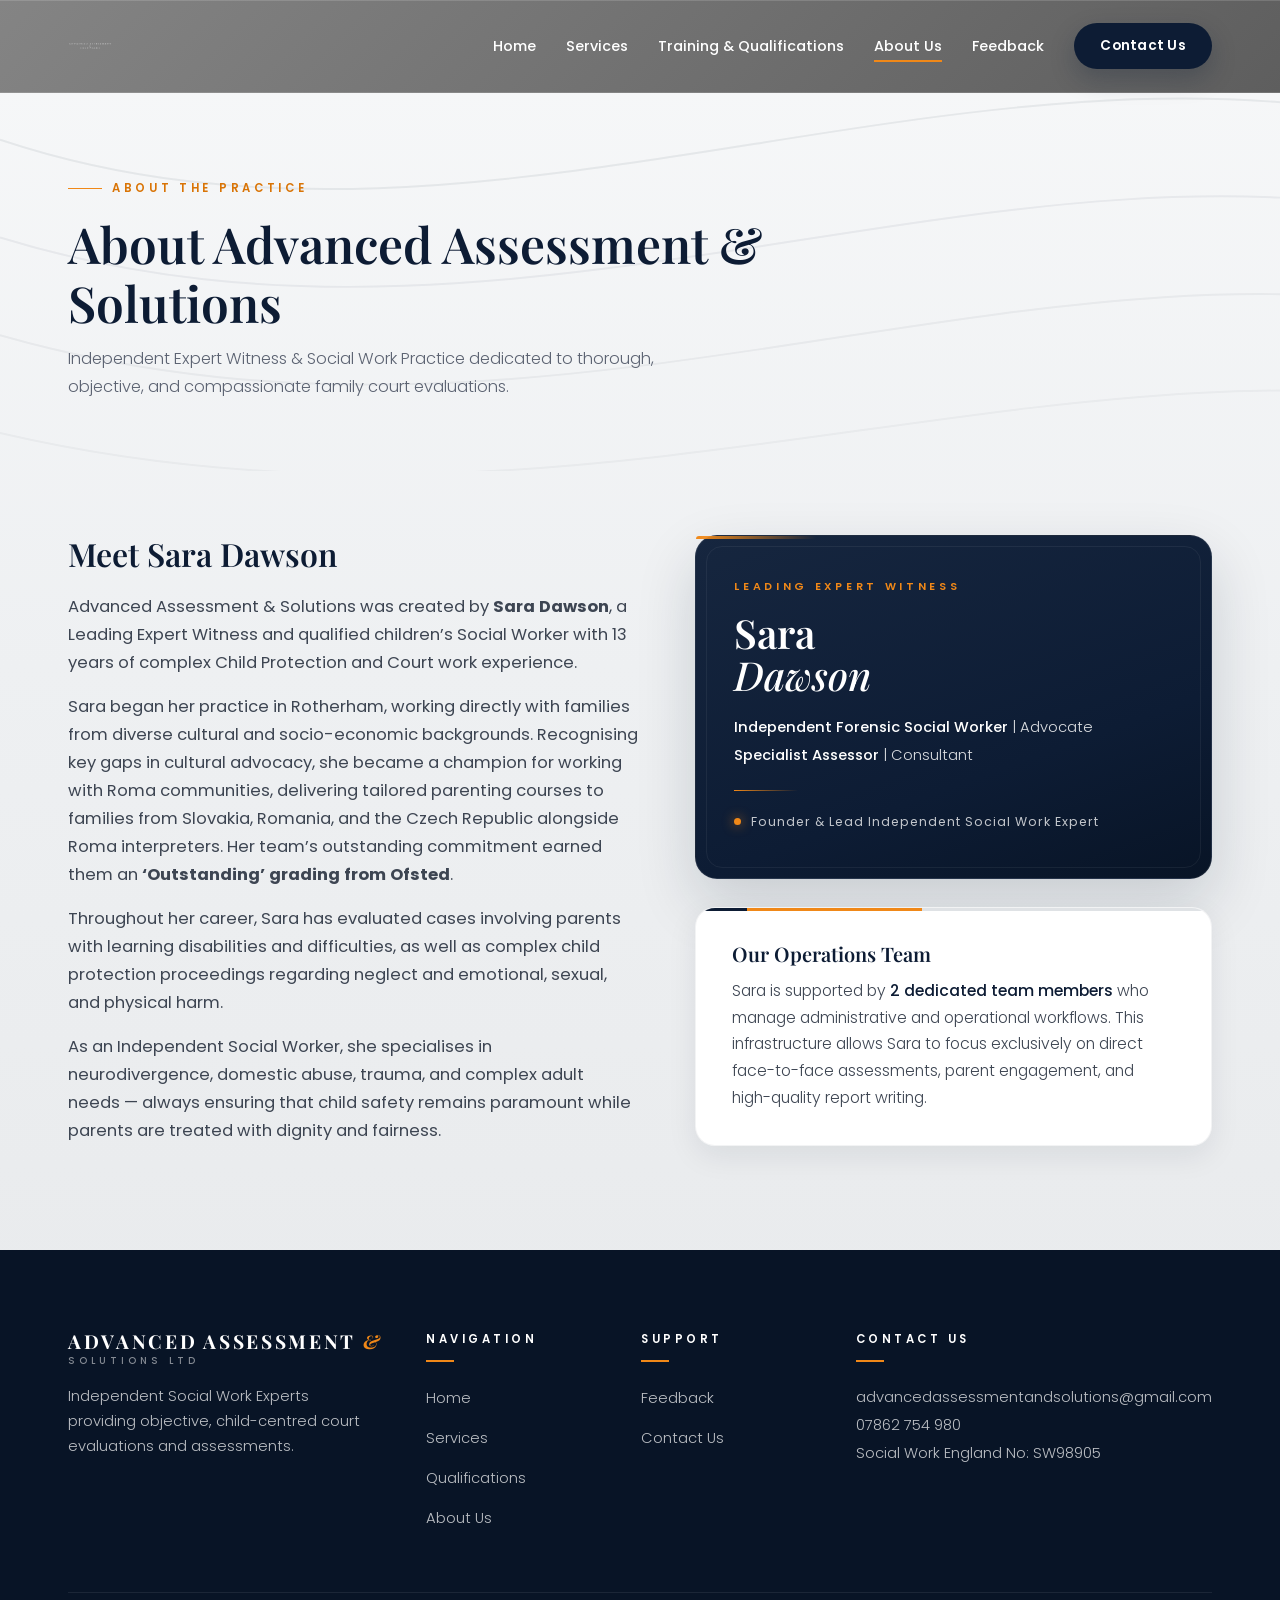
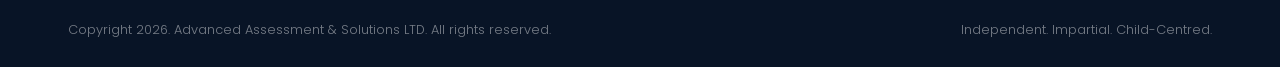
==== commit 85d1737b: "f" ====
--- a/about.html
+++ b/about.html
@@ -14,9 +14,8 @@
 <body>
 <header class="header" id="header">
   <div class="container nav-container">
-    <a href="index.html" class="brand-logo">
-      <span class="title">ADVANCED ASSESSMENT <span class="amp">&amp;</span></span>
-      <span class="subtitle">Solutions Ltd</span>
+    <a href="index.html" class="brand-logo" aria-label="Advanced Assessment &amp; Solutions Ltd — Home">
+      <img src="assets/images/logo-png.png" alt="Advanced Assessment & Solutions Ltd">
     </a>
     <ul class="nav-links" id="navLinks">
       <li><a href="index.html">Home</a></li>
--- a/assets/css/style.css
+++ b/assets/css/style.css
@@ -478,3 +478,29 @@
   .cred-row .num{font-size:1.8rem}
   .cred-row:hover{padding-left:60px}
 }
+
+
+/* ==========================================================
+   NAV — GREY BAR (#737373) + LOGO IMAGE
+   ========================================================== */
+.header,.header.scrolled{background:#737373;border-bottom-color:rgba(255,255,255,.12)}
+.header .brand-logo img{display:block;height:44px;width:auto;transition:height .4s var(--ease)}
+.header.scrolled .brand-logo img{height:34px}
+.header .nav-links a:not(.btn){color:#fff}
+.header .nav-toggle span{background:#fff}
+@media(max-width:900px){
+  .header .nav-links{background:#737373}
+  .header .brand-logo img{height:36px}
+}
+
+/* mobile logo sizing refinement */
+@media(max-width:900px){.header .brand-logo img{height:30px}}
+
+/* ==========================================================
+   NAV — PREMIUM GREY GRADIENT
+   ========================================================== */
+.header{background:linear-gradient(135deg,#848484 0%,#737373 46%,#5e5e5e 100%);box-shadow:inset 0 1px 0 rgba(255,255,255,.14)}
+.header.scrolled{background:linear-gradient(135deg,#7a7a7a 0%,#6a6a6a 50%,#565656 100%);border-bottom-color:rgba(255,255,255,.18);box-shadow:inset 0 1px 0 rgba(255,255,255,.14),0 8px 30px rgba(13,28,52,.18)}
+@media(max-width:900px){
+  .header .nav-links{background:linear-gradient(160deg,#7f7f7f 0%,#5e5e5e 100%)}
+}
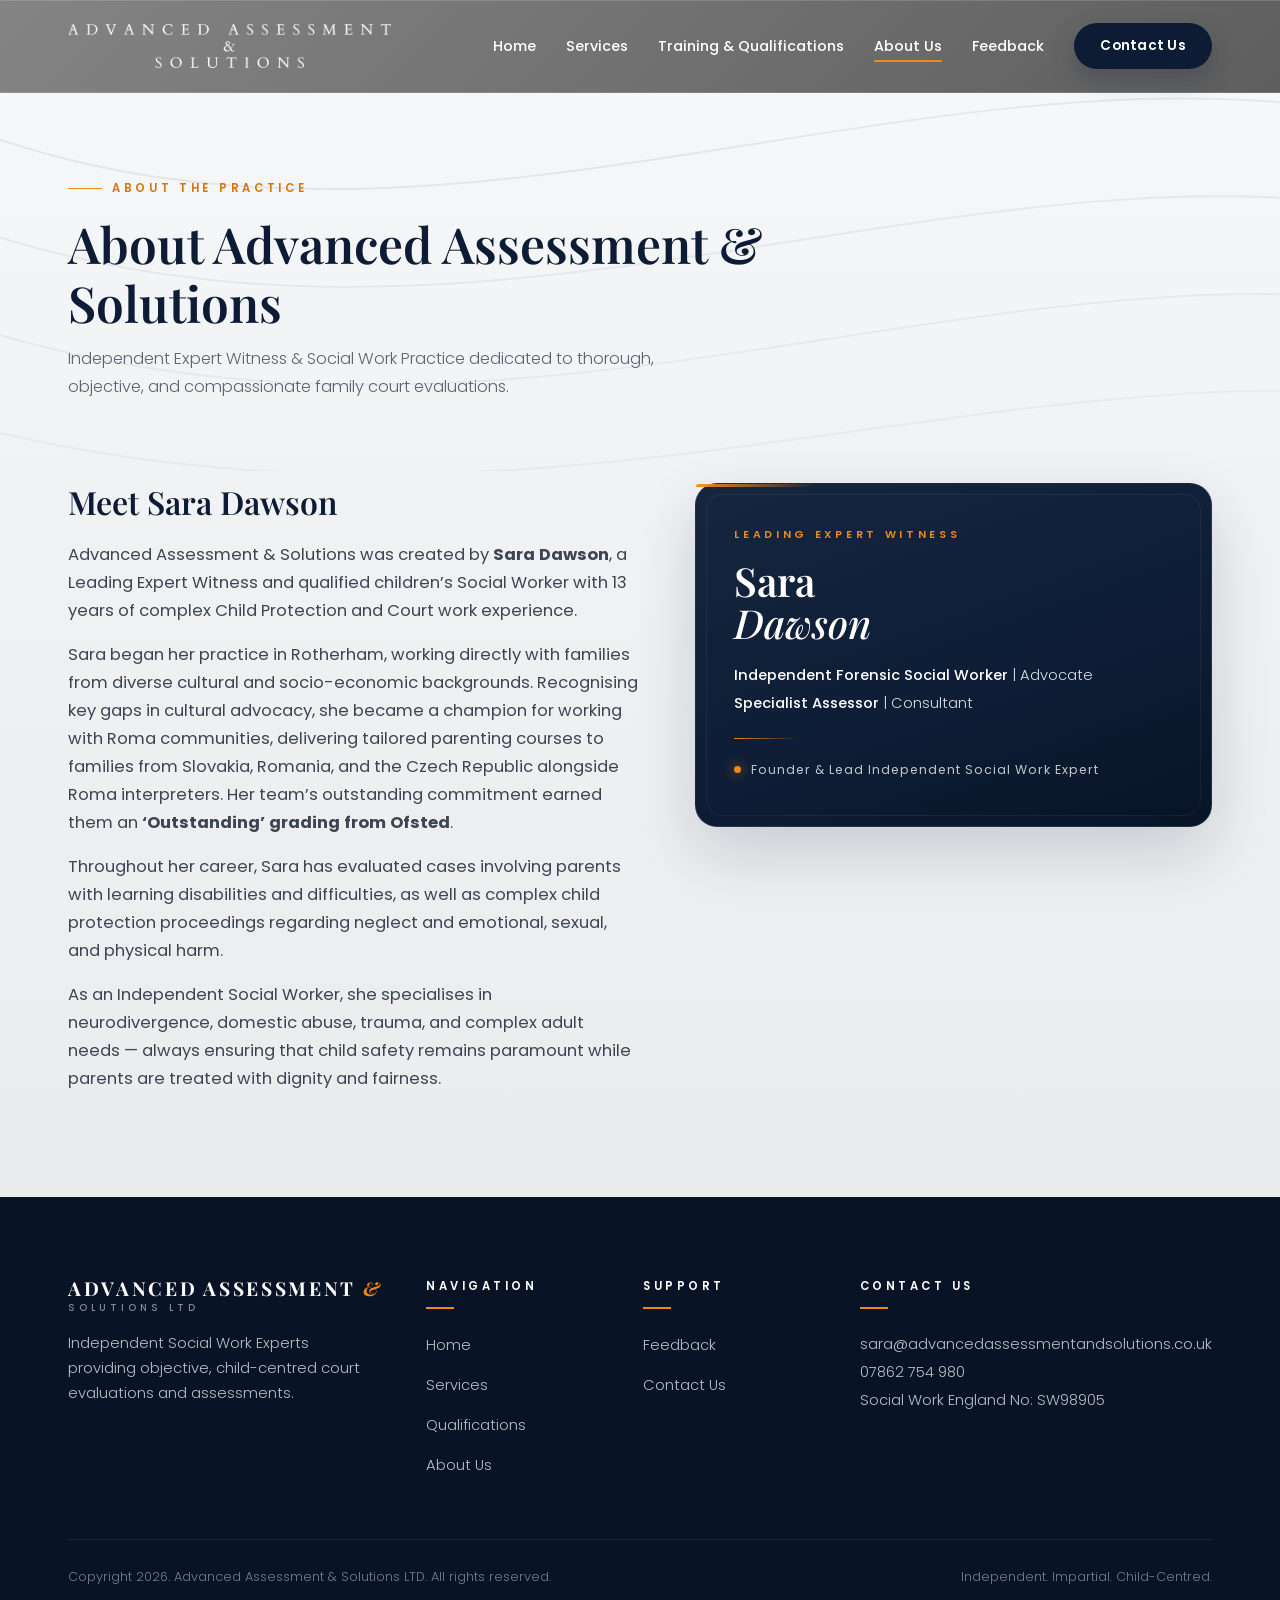
==== commit 513b5499: "f" ====
--- a/about.html
+++ b/about.html
@@ -46,7 +46,7 @@
   </div>
 </div>
 
-<section class="section" style="padding-top:64px">
+<section class="section" style="padding-top:12px">
   <div class="container about-grid">
     <div class="reveal">
       <h2 style="font-size:2rem;margin-bottom:20px">Meet Sara Dawson</h2>
@@ -66,9 +66,7 @@
         <div class="cred-divider"></div>
         <span class="cred-reg"><span class="dot"></span> Founder &amp; Lead Independent Social Work Expert</span>
       </div>
-      <div class="card reveal" style="--d:.22s;padding:34px 36px">
-        <h3 style="font-size:1.25rem;margin-bottom:12px">Our Operations Team</h3>
-        <p style="margin-bottom:0">Sara is supported by <b>2 dedicated team members</b> who manage administrative and operational workflows. This infrastructure allows Sara to focus exclusively on direct face-to-face assessments, parent engagement, and high-quality report writing.</p>
+
       </div>
     </div>
   </div>
@@ -103,7 +101,7 @@
       <div class="footer-contact">
         <h5>Contact Us</h5>
         <p>
-          <a href="mailto:advancedassessmentandsolutions@gmail.com">advancedassessmentandsolutions@gmail.com</a><br>
+          <a href="mailto:sara@advancedassessmentandsolutions.co.uk">sara@advancedassessmentandsolutions.co.uk</a><br>
           <a href="tel:07862754980">07862 754 980</a><br>
           Social Work England No: SW98905
         </p>
--- a/assets/css/style.css
+++ b/assets/css/style.css
@@ -200,7 +200,7 @@
 .pill .icon svg{width:15px;height:15px}
 
 .medallion{
-  position:absolute;top:-28px;right:2%;z-index:4;width:168px;height:168px;
+  position:absolute;top:-28px;right:2%;z-index:4;width:168px;height:168px;--star-r:57px;--star:13px;
   opacity:0;animation:rise 1s var(--ease) .7s forwards;
 }
 .medallion .inner{
@@ -211,8 +211,13 @@
   animation:float 7s ease-in-out infinite;
 }
 @keyframes float{0%,100%{transform:translateY(0)}50%{transform:translateY(-10px)}}
-.medallion .stars{display:flex;gap:3px;margin-bottom:5px}
-.medallion .stars svg{width:17px;height:17px;fill:var(--amber)}
+.medallion .stars{position:absolute;inset:0;pointer-events:none}
+.medallion .stars svg{position:absolute;top:50%;left:50%;width:var(--star);height:var(--star);fill:var(--amber)}
+.medallion .stars svg:nth-child(1){transform:translate(-50%,-50%) rotate(-52deg) translateY(calc(-1*var(--star-r)))}
+.medallion .stars svg:nth-child(2){transform:translate(-50%,-50%) rotate(-26deg) translateY(calc(-1*var(--star-r)))}
+.medallion .stars svg:nth-child(3){transform:translate(-50%,-50%) translateY(calc(-1*var(--star-r)))}
+.medallion .stars svg:nth-child(4){transform:translate(-50%,-50%) rotate(26deg) translateY(calc(-1*var(--star-r)))}
+.medallion .stars svg:nth-child(5){transform:translate(-50%,-50%) rotate(52deg) translateY(calc(-1*var(--star-r)))}
 .medallion .org{font-family:var(--sans);font-size:.62rem;font-weight:600;letter-spacing:.28em;color:var(--slate)}
 .medallion .win{font-family:var(--serif);font-size:1.06rem;font-weight:700;color:var(--navy-900);letter-spacing:.04em}
 .medallion .yr{font-family:var(--serif);font-size:1.5rem;font-weight:600;color:var(--navy-900);line-height:1}
@@ -365,7 +370,7 @@
   .cred-mark{font-size:5.2rem;right:10px;bottom:2px}
   .cred-role{max-width:70%;line-height:1.8}
   .medallion .yr{font-size:1.25rem}
-  .medallion{width:118px;height:118px;top:-24px;right:8px}
+  .medallion{width:118px;height:118px;top:-24px;right:8px;--star-r:40px;--star:10px}
   .contact-card{position:relative;left:auto;bottom:auto;margin:-46px 14px 0;width:auto;min-width:0;padding:18px 18px}
   .pill{font-size:.8rem;min-width:0}
   .pill,.pill *{overflow-wrap:anywhere}
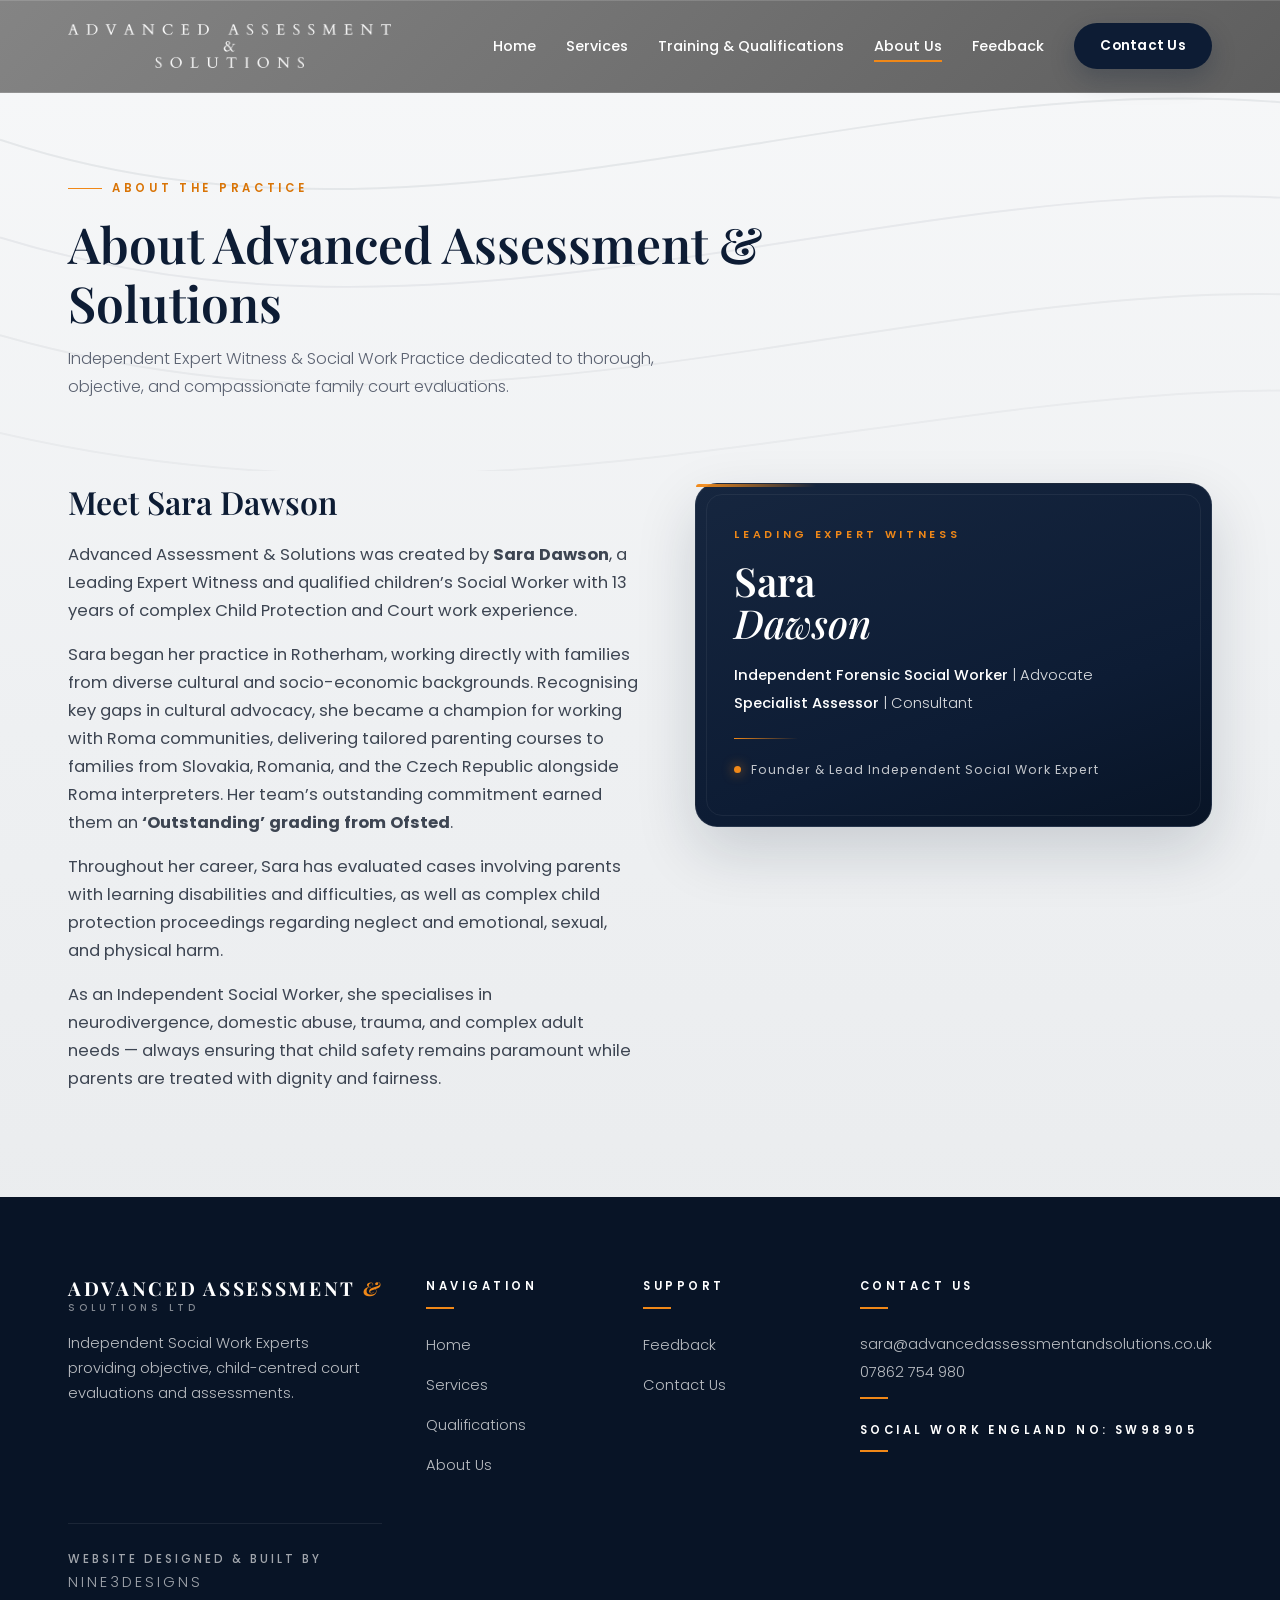
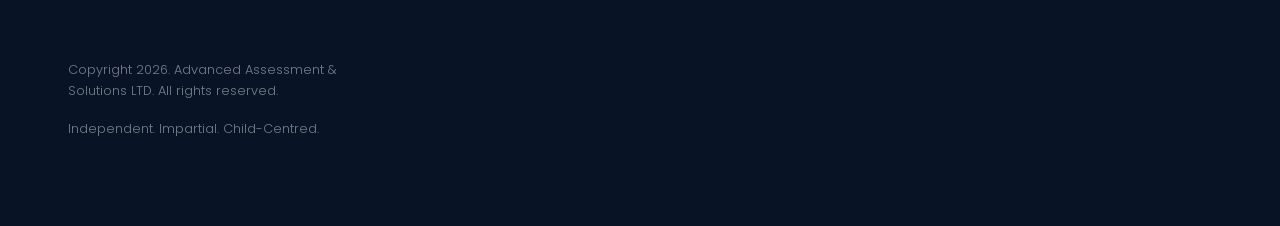
==== commit 87f52a21: "c" ====
--- a/about.html
+++ b/about.html
@@ -99,21 +99,23 @@
         </ul>
       </div>
       <div class="footer-contact">
-        <h5>Contact Us</h5>
-        <p>
-          <a href="mailto:sara@advancedassessmentandsolutions.co.uk">sara@advancedassessmentandsolutions.co.uk</a><br>
-          <a href="tel:07862754980">07862 754 980</a><br>
-          Social Work England No: SW98905
-        </p>
+          <h5>Contact Us</h5>
+          <p>
+            <a href="mailto:sara@advancedassessmentandsolutions.co.uk">sara@advancedassessmentandsolutions.co.uk</a><br>
+            <a href="tel:07862754980">07862 754 980</a><br><h5>
+            <h5>   Social Work England No: SW98905
+     
+      
+      </div>
+      <div class="footer-bottom">   <p class="stat-label">Website designed &amp; built by <a href="https://nine3designs.co.uk">Nine3Designs</a></p>
+          </p>
+        <span>Copyright 2026. Advanced Assessment &amp; Solutions LTD. All rights reserved.</span>
+        <span>Independent. Impartial. Child-Centred.
+   
+        </div>
       </div>
     </div>
-    <div class="footer-bottom">
-      <span>Copyright 2026. Advanced Assessment &amp; Solutions LTD. All rights reserved.</span>
-      <span>Independent. Impartial. Child-Centred.</span>
-    </div>
-  </div>
-</footer>
-
+  </footer>
 <script src="assets/js/main.js" defer></script>
 </body>
 </html>
